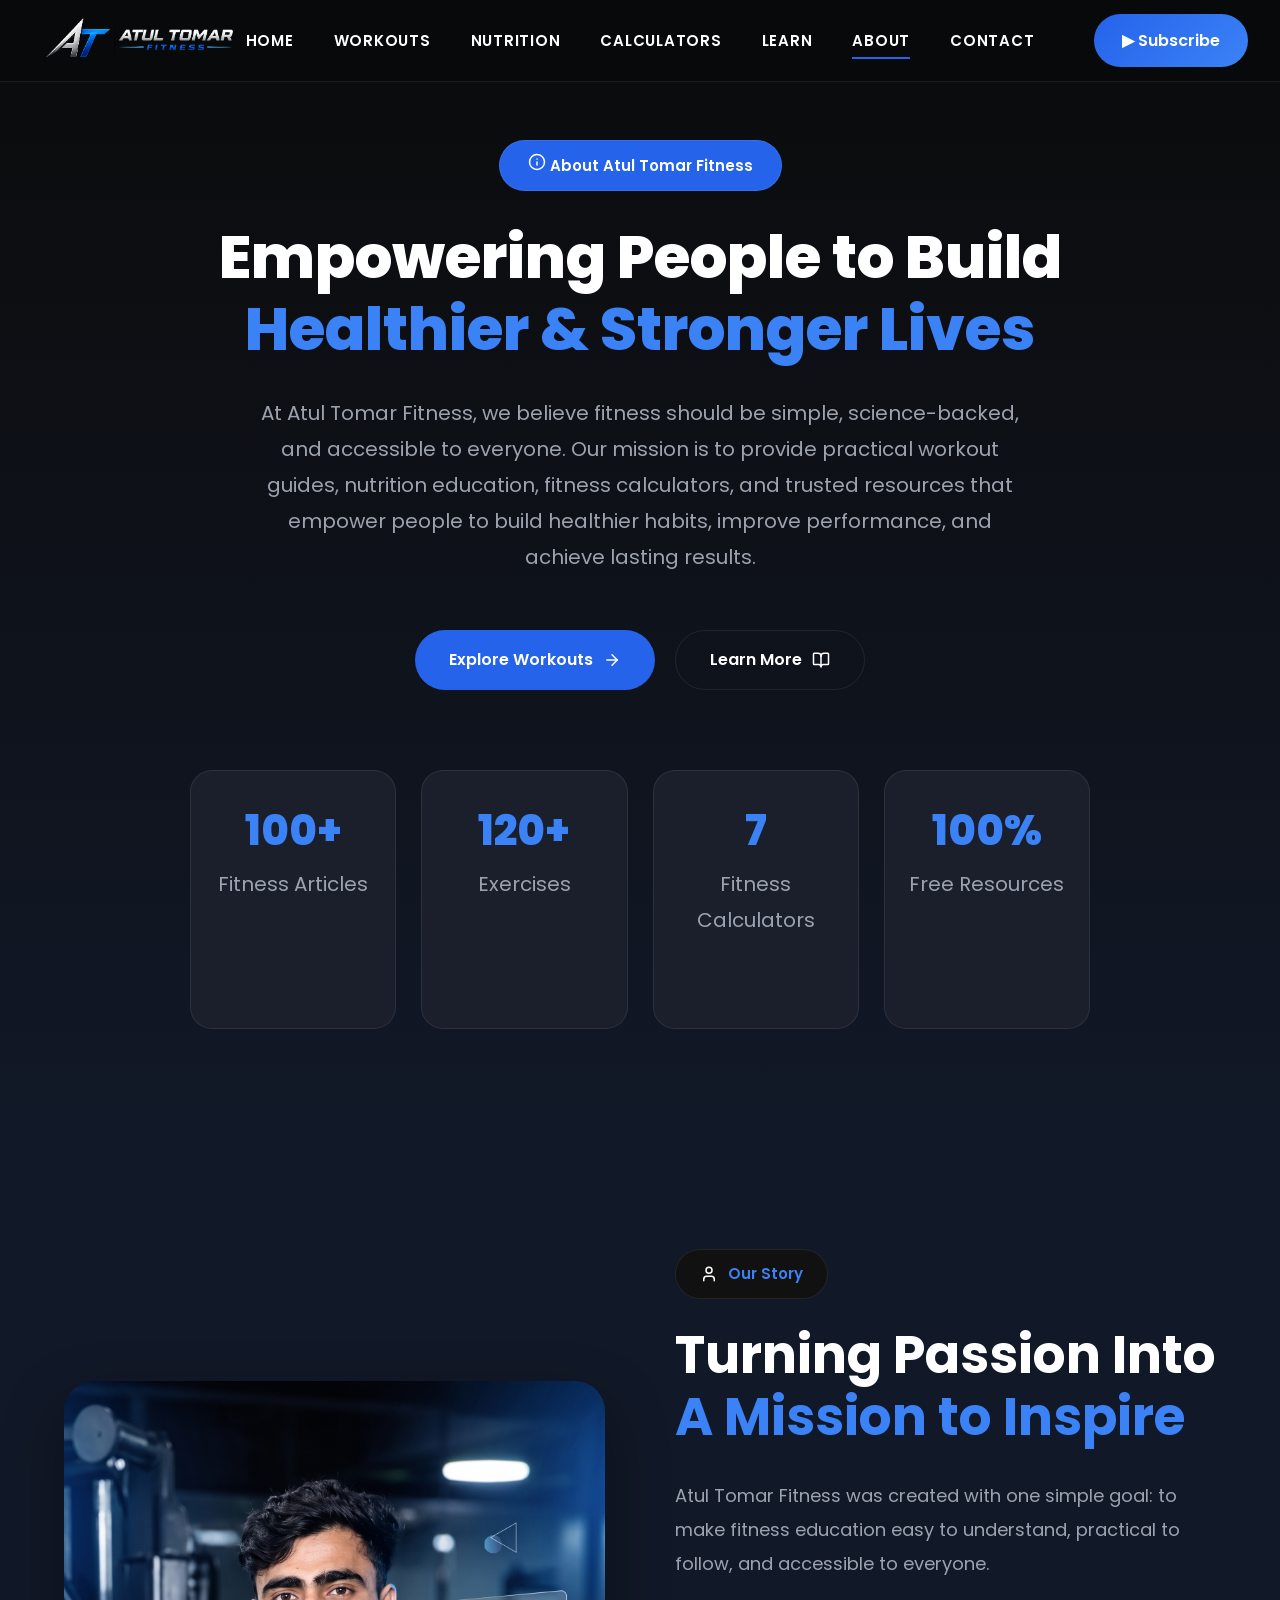
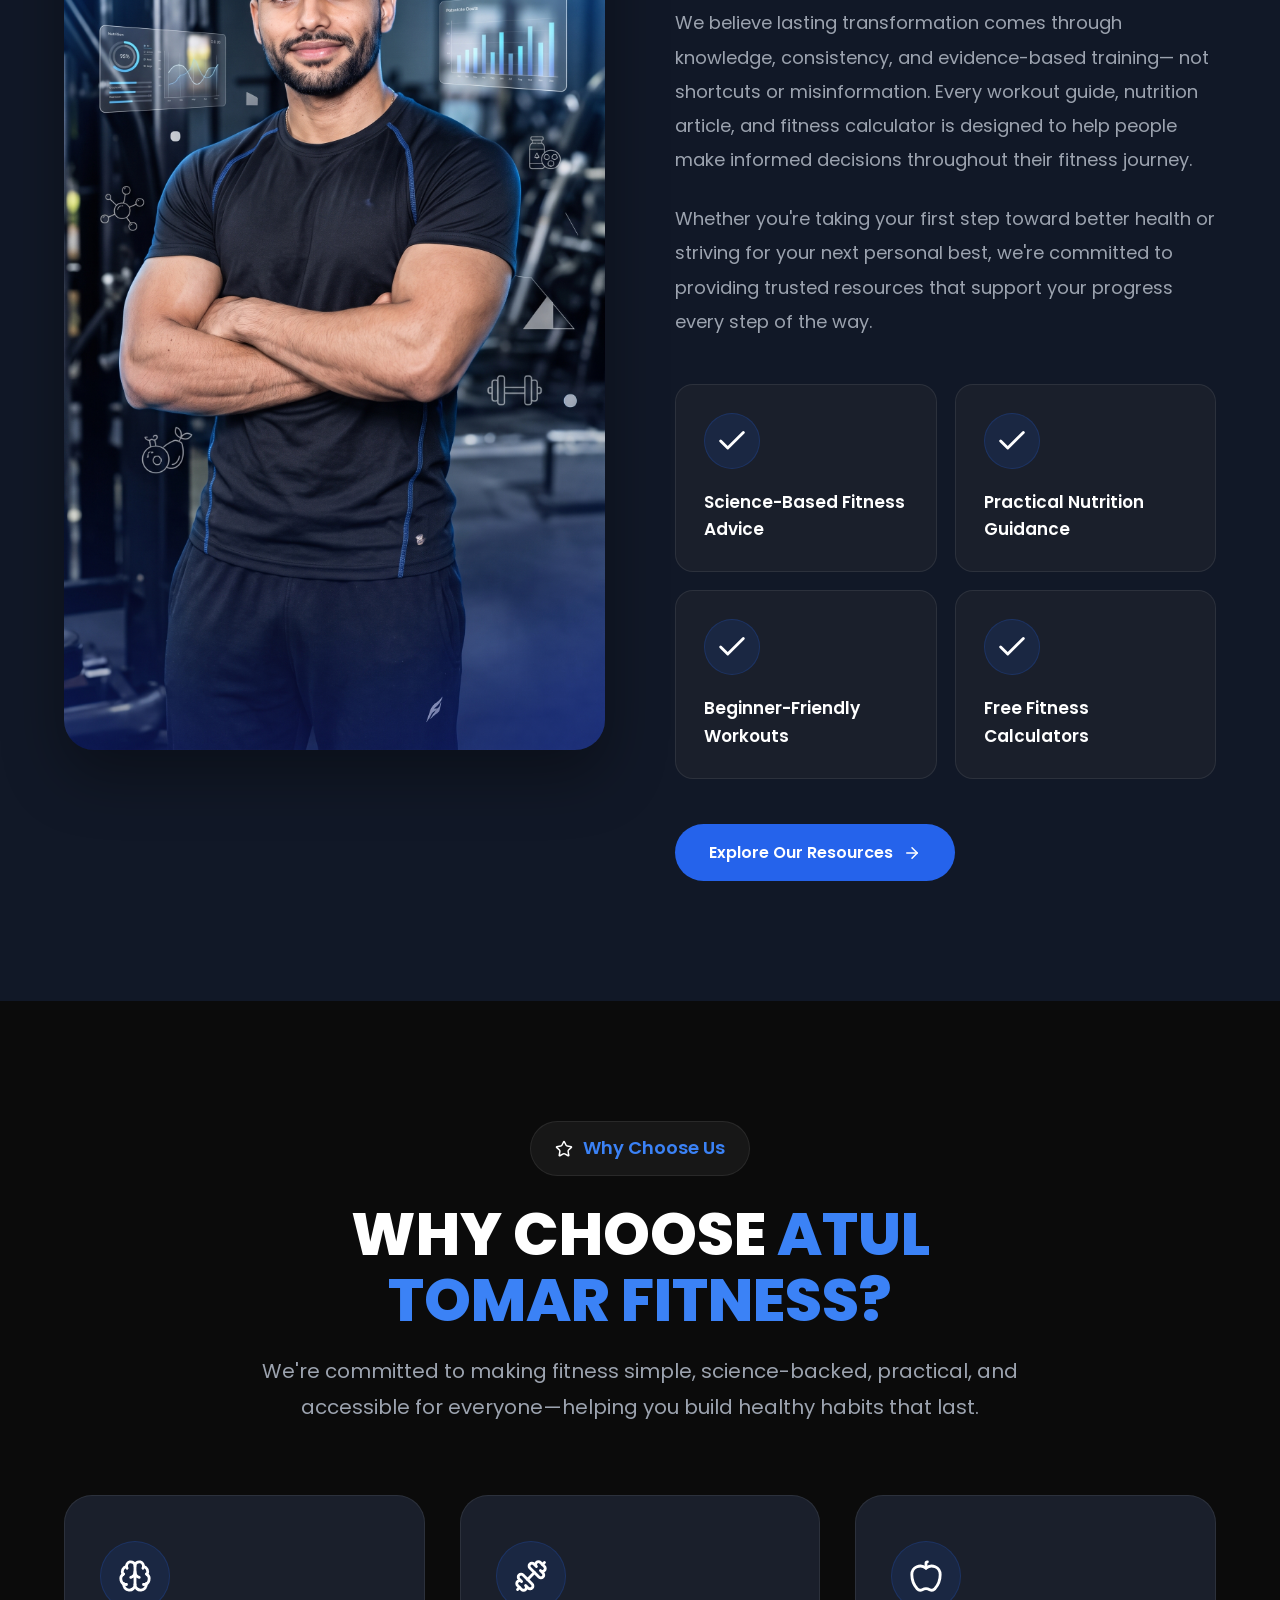
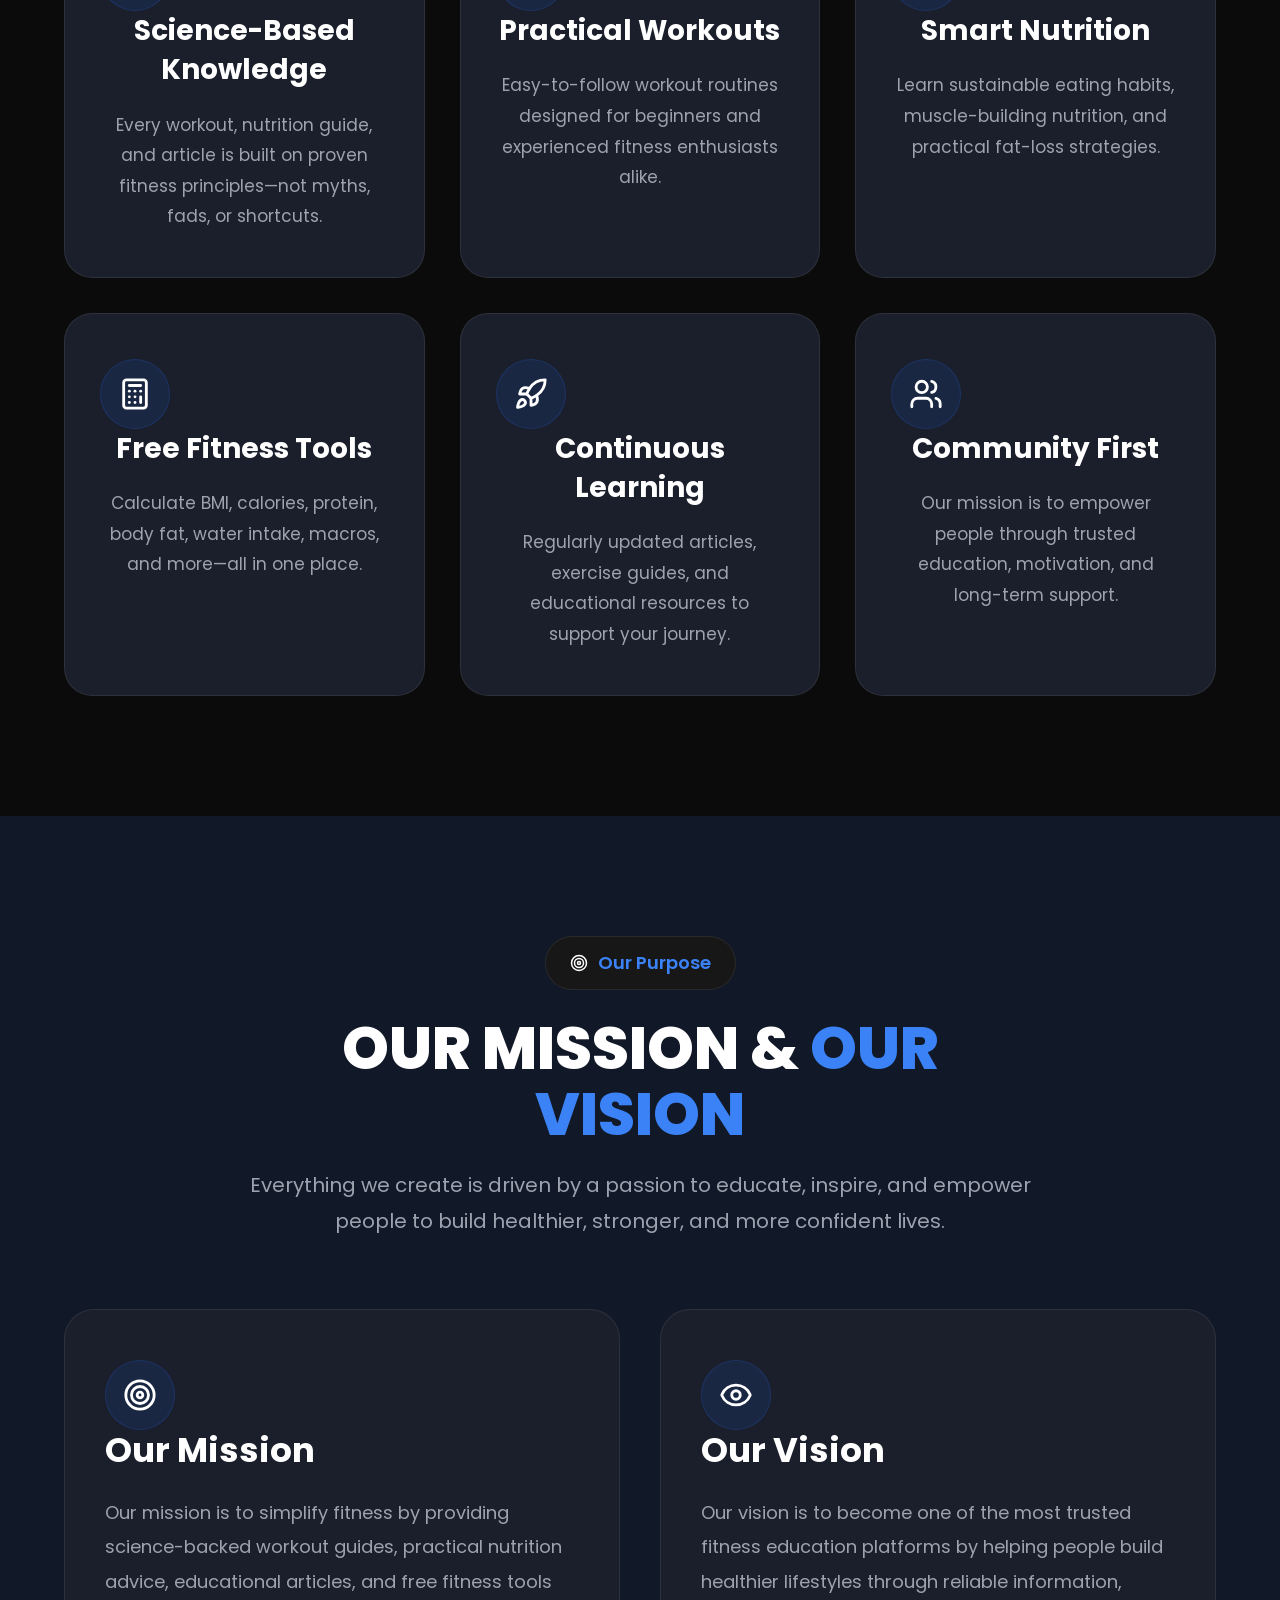
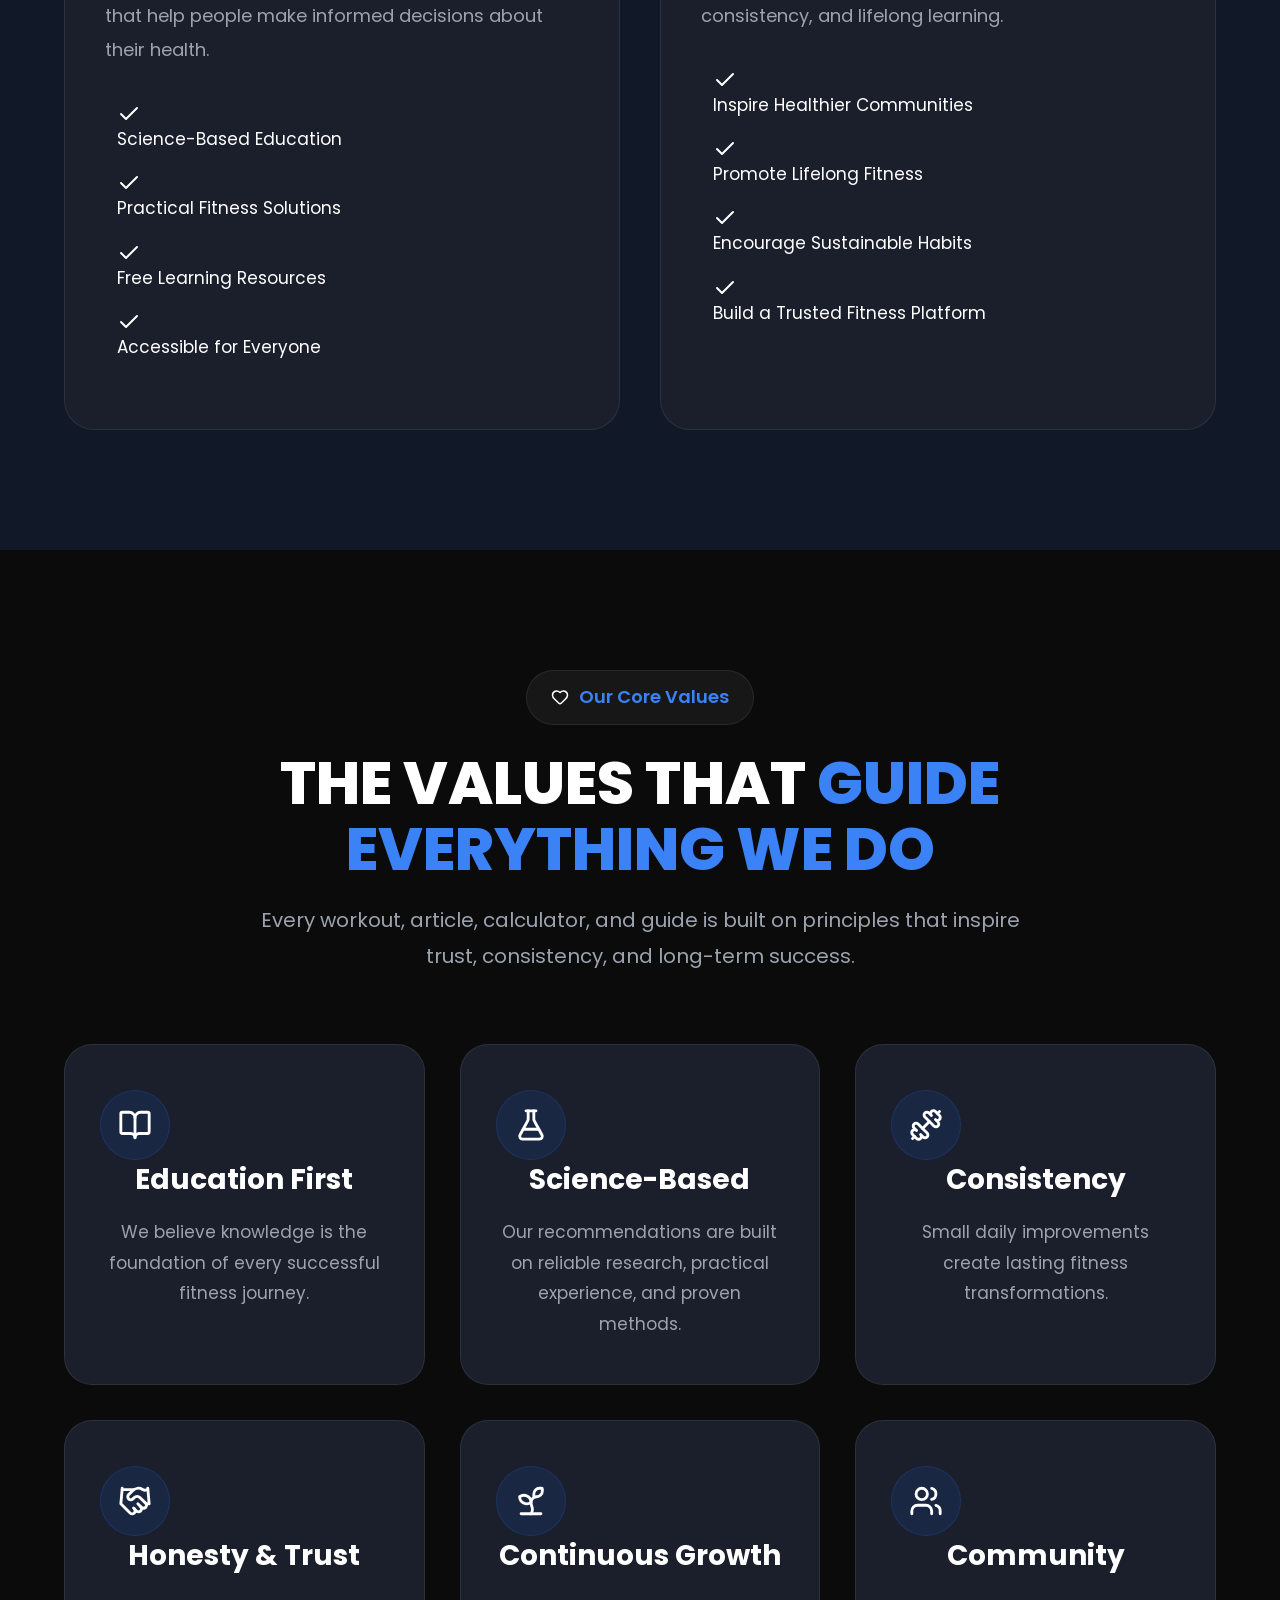
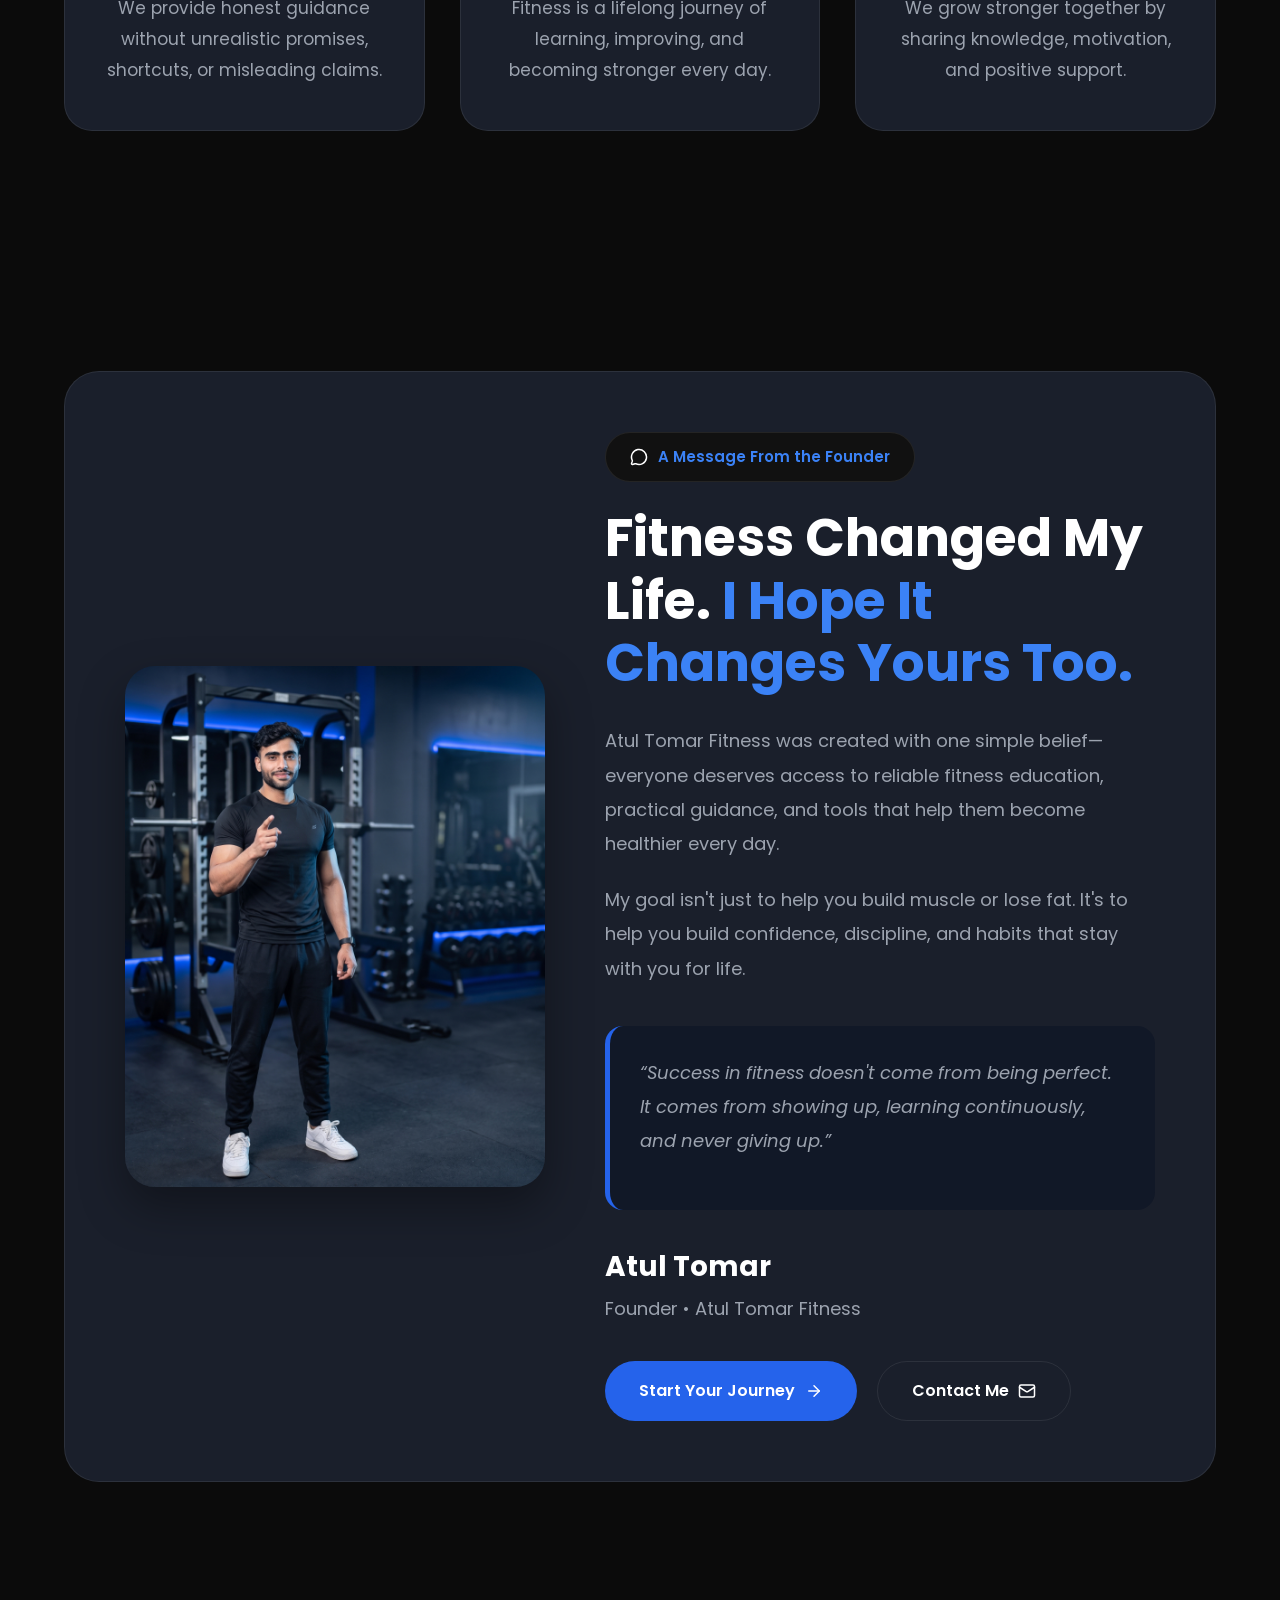
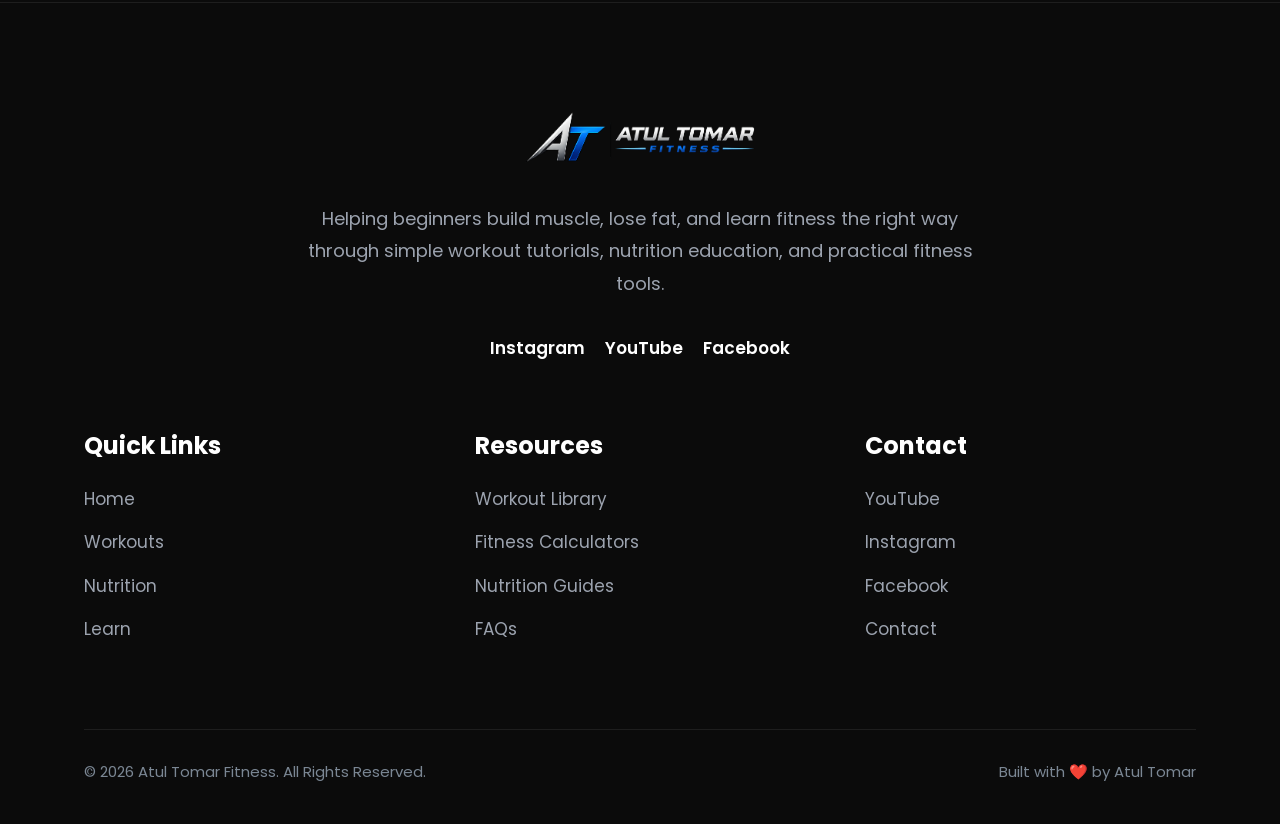
==== about.html @ b4cdebb8 "Launch Atul Tomar Fitness Website V1.0" ====
<!DOCTYPE html>
<html lang="en">

<head>

    <meta charset="UTF-8">

    <meta name="viewport" content="width=device-width, initial-scale=1.0">

    <title>Atul Tomar Fitness</title>

    <link rel="stylesheet" href="css/style.css">

</head>
<body>
<!-- ===================================
     HEADER / NAVIGATION
==================================== -->

<header class="site-header">

    <nav class="main-nav">

        <!-- Logo -->

        <div class="nav-logo">

            <a href="index.html">

                <img
                    src="images/horizontal-logo.png"
                    alt="Atul Tomar Fitness Logo"
                    class="logo-image">

            </a>

        </div>

        <!-- Desktop Navigation -->
<ul class="nav-menu">

    <li class="nav-item">
        <a href="index.html" class="nav-link">Home</a>
    </li>

    <li class="nav-item">
        <a href="workouts.html" class="nav-link">Workouts</a>
    </li>

    <li class="nav-item">
        <a href="nutrition.html" class="nav-link">Nutrition</a>
    </li>

    <li class="nav-item">
                <a href="calculators.html" class="nav-link">
                    Calculators
                </a>
            </li>

    <li class="nav-item">
        <a href="learn.html" class="nav-link">Learn</a>
    </li>

    <li class="nav-item">
        <a href="about.html" class="nav-link active">About</a>
    </li>

    <li class="nav-item">
        <a href="contact.html" class="nav-link">Contact</a>
    </li>

</ul>

        <!-- Navigation Right -->

        <div class="nav-actions">

            <a
                href="https://www.youtube.com/@AtulTomarFitness"
                target="_blank"
                class="subscribe-btn">
              ▶  Subscribe

            </a>

            <button
                class="menu-toggle"
                aria-label="Open Navigation">

                ☰

            </button>

        </div>

    </nav>

</header>
<!-- ==========================================
     ABOUT HERO
========================================== -->

<section class="about-hero" aria-labelledby="about-hero-title">

    <div class="container">

        <div class="about-hero-content">

            <!-- Section Badge -->

            <span class="section-badge">

                <img
                    src="images/icons/info.svg"
                    alt=""
                    aria-hidden="true">

                About Atul Tomar Fitness

            </span>

            <!-- Hero Heading -->

            <h1 id="about-hero-title">

                Empowering People to Build

                <span>Healthier & Stronger Lives</span>

            </h1>

            <!-- Hero Description -->

            <p>

                At Atul Tomar Fitness, we believe fitness should be simple,
                science-backed, and accessible to everyone. Our mission is to
                provide practical workout guides, nutrition education, fitness
                calculators, and trusted resources that empower people to build
                healthier habits, improve performance, and achieve lasting
                results.

            </p>

            <!-- Hero Buttons -->

            <div class="about-buttons">

                <a href="workouts.html" class="primary-btn">

                    <span>Explore Workouts</span>

                    <img
                        src="images/icons/arrow-right.svg"
                        alt=""
                        aria-hidden="true">

                </a>

                <a href="learn.html" class="secondary-btn">

                    <span>Learn More</span>

                    <img
                        src="images/icons/book-open.svg"
                        alt=""
                        aria-hidden="true">

                </a>

            </div>

            <!-- Website Statistics -->

            <div class="about-stats" aria-label="Website Highlights">

                <article class="about-stat">

                    <h3>100+</h3>

                    <p>Fitness Articles</p>

                </article>

                <article class="about-stat">

                    <h3>120+</h3>

                    <p>Exercises</p>

                </article>

                <article class="about-stat">

                    <h3>7</h3>

                    <p>Fitness Calculators</p>

                </article>

                <article class="about-stat">

                    <h3>100%</h3>

                    <p>Free Resources</p>

                </article>

            </div>

        </div>

    </div>

</section>
<!-- ==========================================
     OUR STORY
========================================== -->

<section class="our-story" aria-labelledby="our-story-title">

    <div class="container">

        <div class="story-wrapper">

            <!-- ==========================
                 STORY IMAGE
            =========================== -->

            <div class="story-image">

                <img
                    src="images/atul-founder.jpeg"
                    alt="Atul Tomar, Founder of Atul Tomar Fitness"
                    loading="lazy"
                    decoding="async">

            </div>

            <!-- ==========================
                 STORY CONTENT
            =========================== -->

            <div class="story-content">

                <span class="section-badge">

                    <img
                        src="images/icons/user.svg"
                        alt=""
                        aria-hidden="true">

                    Our Story

                </span>

                <h2 id="our-story-title">

                    Turning Passion Into

                    <span>A Mission to Inspire</span>

                </h2>

                <p>

                    Atul Tomar Fitness was created with one simple goal:
                    to make fitness education easy to understand,
                    practical to follow, and accessible to everyone.

                </p>

                <p>

                    We believe lasting transformation comes through
                    knowledge, consistency, and evidence-based training—
                    not shortcuts or misinformation. Every workout guide,
                    nutrition article, and fitness calculator is designed
                    to help people make informed decisions throughout
                    their fitness journey.

                </p>

                <p>

                    Whether you're taking your first step toward better
                    health or striving for your next personal best,
                    we're committed to providing trusted resources that
                    support your progress every step of the way.

                </p>

               <!-- Story Highlights -->

<ul class="story-highlights">

    <li class="highlight-item">

        <span class="icon-circle">

            <img
                src="images/icons/check.svg"
                alt=""
                aria-hidden="true">

        </span>

        <span class="highlight-text">

            Science-Based Fitness Advice

        </span>

    </li>

    <li class="highlight-item">

        <span class="icon-circle">

            <img
                src="images/icons/check.svg"
                alt=""
                aria-hidden="true">

        </span>

        <span class="highlight-text">

            Practical Nutrition Guidance

        </span>

    </li>

    <li class="highlight-item">

        <span class="icon-circle">

            <img
                src="images/icons/check.svg"
                alt=""
                aria-hidden="true">

        </span>

        <span class="highlight-text">

            Beginner-Friendly Workouts

        </span>

    </li>

    <li class="highlight-item">

        <span class="icon-circle">

            <img
                src="images/icons/check.svg"
                alt=""
                aria-hidden="true">

        </span>

        <span class="highlight-text">

            Free Fitness Calculators

        </span>

    </li>

</ul>

                <a
                    href="learn.html"
                    class="primary-btn">

                    <span>Explore Our Resources</span>

                    <img
                        src="images/icons/arrow-right.svg"
                        alt=""
                        aria-hidden="true">

                </a>

            </div>

        </div>

    </div>

</section>
<!-- ==========================================
     WHY CHOOSE US
========================================== -->

<section class="why-choose" aria-labelledby="why-choose-title">

    <div class="container">

        <!-- Section Heading -->

        <div class="section-heading">

            <span class="section-badge">

                <img
                    src="images/icons/star.svg"
                    alt=""
                    aria-hidden="true">

                Why Choose Us

            </span>

            <h2 id="why-choose-title">

                Why Choose

                <span>Atul Tomar Fitness?</span>

            </h2>

            <p>

                We're committed to making fitness simple,
                science-backed, practical, and accessible
                for everyone—helping you build healthy habits
                that last.

            </p>

        </div>

        <!-- Feature Grid -->

        <div class="choose-grid">

            <!-- ================= Card 1 ================= -->

            <article class="choose-card">

                <span class="icon-circle">

                    <img
                        src="images/icons/brain.svg"
                        alt=""
                        aria-hidden="true">

                </span>

                <h3>

                    Science-Based Knowledge

                </h3>

                <p>

                    Every workout, nutrition guide, and article
                    is built on proven fitness principles—not
                    myths, fads, or shortcuts.

                </p>

            </article>

            <!-- ================= Card 2 ================= -->

            <article class="choose-card">

                <span class="icon-circle">

                    <img
                        src="images/icons/dumbbell.svg"
                        alt=""
                        aria-hidden="true">

                </span>

                <h3>

                    Practical Workouts

                </h3>

                <p>

                    Easy-to-follow workout routines designed
                    for beginners and experienced fitness
                    enthusiasts alike.

                </p>

            </article>

            <!-- ================= Card 3 ================= -->

            <article class="choose-card">

                <span class="icon-circle">

                    <img
                        src="images/icons/apple.svg"
                        alt=""
                        aria-hidden="true">

                </span>

                <h3>

                    Smart Nutrition

                </h3>

                <p>

                    Learn sustainable eating habits,
                    muscle-building nutrition, and
                    practical fat-loss strategies.

                </p>

            </article>

            <!-- ================= Card 4 ================= -->

            <article class="choose-card">

                <span class="icon-circle">

                    <img
                        src="images/icons/calculator.svg"
                        alt=""
                        aria-hidden="true">

                </span>

                <h3>

                    Free Fitness Tools

                </h3>

                <p>

                    Calculate BMI, calories, protein,
                    body fat, water intake, macros,
                    and more—all in one place.

                </p>

            </article>

            <!-- ================= Card 5 ================= -->

            <article class="choose-card">

                <span class="icon-circle">

                    <img
                        src="images/icons/rocket.svg"
                        alt=""
                        aria-hidden="true">

                </span>

                <h3>

                    Continuous Learning

                </h3>

                <p>

                    Regularly updated articles,
                    exercise guides, and educational
                    resources to support your journey.

                </p>

            </article>

            <!-- ================= Card 6 ================= -->

            <article class="choose-card">

                <span class="icon-circle">

                    <img
                        src="images/icons/users.svg"
                        alt=""
                        aria-hidden="true">

                </span>

                <h3>

                    Community First

                </h3>

                <p>

                    Our mission is to empower people
                    through trusted education,
                    motivation, and long-term support.

                </p>

            </article>

        </div>

    </div>

</section>


<!-- ==========================================
     MISSION & VISION
========================================== -->

<section class="mission-vision" aria-labelledby="mission-vision-title">

    <div class="container">

        <!-- Section Heading -->

        <div class="section-heading">

            <span class="section-badge">

                <img
                    src="images/icons/target.svg"
                    alt=""
                    aria-hidden="true">

                Our Purpose

            </span>

            <h2 id="mission-vision-title">

                Our Mission &

                <span>Our Vision</span>

            </h2>

            <p>

                Everything we create is driven by a passion to educate,
                inspire, and empower people to build healthier,
                stronger, and more confident lives.

            </p>

        </div>

        <div class="mission-grid">

            <!-- ================= Mission ================= -->

            <article class="mission-card">

                <span class="icon-circle">

                    <img
                        src="images/icons/target.svg"
                        alt=""
                        aria-hidden="true">

                </span>

                <h3>

                    Our Mission

                </h3>

                <p>

                    Our mission is to simplify fitness by providing
                    science-backed workout guides, practical nutrition
                    advice, educational articles, and free fitness tools
                    that help people make informed decisions about
                    their health.

                </p>

                <ul class="mission-list">

                    <li>

                        <img
                            src="images/icons/check.svg"
                            alt=""
                            aria-hidden="true">

                        <span>Science-Based Education</span>

                    </li>

                    <li>

                        <img
                            src="images/icons/check.svg"
                            alt=""
                            aria-hidden="true">

                        <span>Practical Fitness Solutions</span>

                    </li>

                    <li>

                        <img
                            src="images/icons/check.svg"
                            alt=""
                            aria-hidden="true">

                        <span>Free Learning Resources</span>

                    </li>

                    <li>

                        <img
                            src="images/icons/check.svg"
                            alt=""
                            aria-hidden="true">

                        <span>Accessible for Everyone</span>

                    </li>

                </ul>

            </article>

            <!-- ================= Vision ================= -->

            <article class="mission-card">

                <span class="icon-circle">

                    <img
                        src="images/icons/eye.svg"
                        alt=""
                        aria-hidden="true">

                </span>

                <h3>

                    Our Vision

                </h3>

                <p>

                    Our vision is to become one of the most trusted
                    fitness education platforms by helping people build
                    healthier lifestyles through reliable information,
                    consistency, and lifelong learning.

                </p>

                <ul class="mission-list">

                    <li>

                        <img
                            src="images/icons/check.svg"
                            alt=""
                            aria-hidden="true">

                        <span>Inspire Healthier Communities</span>

                    </li>

                    <li>

                        <img
                            src="images/icons/check.svg"
                            alt=""
                            aria-hidden="true">

                        <span>Promote Lifelong Fitness</span>

                    </li>

                    <li>

                        <img
                            src="images/icons/check.svg"
                            alt=""
                            aria-hidden="true">

                        <span>Encourage Sustainable Habits</span>

                    </li>

                    <li>

                        <img
                            src="images/icons/check.svg"
                            alt=""
                            aria-hidden="true">

                        <span>Build a Trusted Fitness Platform</span>

                    </li>

                </ul>

            </article>

        </div>

    </div>

</section>
<!-- ==========================================================
     CORE VALUES
========================================================== -->

<section class="core-values" aria-labelledby="core-values-title">

    <div class="container">

        <!-- Section Heading -->

        <div class="section-heading">

            <span class="section-badge">

                <img
                    src="images/icons/heart.svg"
                    alt=""
                    aria-hidden="true">

                Our Core Values

            </span>

            <h2 id="core-values-title">

                The Values That

                <span>Guide Everything We Do</span>

            </h2>

            <p>

                Every workout, article, calculator, and guide is built
                on principles that inspire trust, consistency, and
                long-term success.

            </p>

        </div>

        <div class="values-grid">

            <!-- ================= Value 1 ================= -->

            <article class="value-card">

                <span class="icon-circle">

                    <img
                        src="images/icons/book-open.svg"
                        alt=""
                        aria-hidden="true">

                </span>

                <h3>

                    Education First

                </h3>

                <p>

                    We believe knowledge is the foundation of every
                    successful fitness journey.

                </p>

            </article>

            <!-- ================= Value 2 ================= -->

            <article class="value-card">

                <span class="icon-circle">

                    <img
                        src="images/icons/flask-conical.svg"
                        alt=""
                        aria-hidden="true">

                </span>

                <h3>

                    Science-Based

                </h3>

                <p>

                    Our recommendations are built on reliable research,
                    practical experience, and proven methods.

                </p>

            </article>

            <!-- ================= Value 3 ================= -->

            <article class="value-card">

                <span class="icon-circle">

                    <img
                        src="images/icons/dumbbell.svg"
                        alt=""
                        aria-hidden="true">

                </span>

                <h3>

                    Consistency

                </h3>

                <p>

                    Small daily improvements create lasting
                    fitness transformations.

                </p>

            </article>

            <!-- ================= Value 4 ================= -->

            <article class="value-card">

                <span class="icon-circle">

                    <img
                        src="images/icons/handshake.svg"
                        alt=""
                        aria-hidden="true">

                </span>

                <h3>

                    Honesty & Trust

                </h3>

                <p>

                    We provide honest guidance without unrealistic
                    promises, shortcuts, or misleading claims.

                </p>

            </article>

            <!-- ================= Value 5 ================= -->

            <article class="value-card">

                <span class="icon-circle">

                    <img
                        src="images/icons/sprout.svg"
                        alt=""
                        aria-hidden="true">

                </span>

                <h3>

                    Continuous Growth

                </h3>

                <p>

                    Fitness is a lifelong journey of learning,
                    improving, and becoming stronger every day.

                </p>

            </article>

            <!-- ================= Value 6 ================= -->

            <article class="value-card">

                <span class="icon-circle">

                    <img
                        src="images/icons/users.svg"
                        alt=""
                        aria-hidden="true">

                </span>

                <h3>

                    Community

                </h3>

                <p>

                    We grow stronger together by sharing knowledge,
                    motivation, and positive support.

                </p>

            </article>

        </div>

    </div>

</section>

<!-- ==========================================================
     FOUNDER MESSAGE
========================================================== -->

<section class="founder-message" aria-labelledby="founder-message-title">

    <div class="container">

        <div class="founder-card">

            <!-- Founder Image -->

            <div class="founder-image">

                <img
                    src="images/founder-message.jpeg"
                    alt="Portrait of Atul Tomar, Founder of Atul Tomar Fitness"
                    loading="lazy"
                    decoding="async">

            </div>

            <!-- Founder Content -->

            <div class="founder-content">

                <span class="section-badge">

                    <img
                        src="images/icons/message-circle.svg"
                        alt=""
                        aria-hidden="true">

                    A Message From the Founder

                </span>

                <h2 id="founder-message-title">

                    Fitness Changed My Life.

                    <span>I Hope It Changes Yours Too.</span>

                </h2>

                <p>

                    Atul Tomar Fitness was created with one simple belief—
                    everyone deserves access to reliable fitness education,
                    practical guidance, and tools that help them become
                    healthier every day.

                </p>

                <p>

                    My goal isn't just to help you build muscle or lose fat.
                    It's to help you build confidence, discipline, and habits
                    that stay with you for life.

                </p>

                <blockquote>

                    <p>

                        “Success in fitness doesn't come from being perfect.
                        It comes from showing up, learning continuously,
                        and never giving up.”

                    </p>

                </blockquote>

                <div class="founder-signature">

                    <h4>

                        Atul Tomar

                    </h4>

                    <p>

                        Founder • Atul Tomar Fitness

                    </p>

                </div>

                <div class="founder-buttons">

                    <a
                        href="workouts.html"
                        class="primary-btn">

                        <span>Start Your Journey</span>

                        <img
                            src="images/icons/arrow-right.svg"
                            alt=""
                            aria-hidden="true">

                    </a>

                    <a
                        href="contact.html"
                        class="secondary-btn">

                        <span>Contact Me</span>

                        <img
                            src="images/icons/mail.svg"
                            alt=""
                            aria-hidden="true">

                    </a>

                </div>

            </div>

        </div>

    </div>

</section>







<!-- ================================================= -->
<!-- SECTION 11 : FOOTER -->
<!-- STATUS : COMPLETE -->
<!-- ================================================= -->

<footer class="footer">

    <div class="container">
<div class="footer-top">

    <div class="footer-logo-wrapper">
        <img src="images/horizontal-logo.png"
             alt="Atul Tomar Fitness Logo"
             class="footer-logo">
    </div>

    <p class="footer-description">
        Helping beginners build muscle, lose fat, and learn fitness the right way
        through simple workout tutorials, nutrition education, and practical fitness tools.
    </p>

    <div class="footer-socials">
              <a href="https://www.instagram.com/atulfitness84/" target="_blank"   rel="noopener noreferrer">Instagram</a>

<a href="https://www.youtube.com/@AtulTomarFitness" target="_blank"   rel="noopener noreferrer">YouTube</a>

<a href="https://www.facebook.com/AtulTomarFitness" target="_blank"   rel="noopener noreferrer">Facebook</a>

            </div>

        </div>


        <div class="footer-grid">

            <div class="footer-column">

                <h3>Quick Links</h3>

                <a href="index.html">Home</a>

<a href="workouts.html">Workouts</a>

<a href="nutrition.html">Nutrition</a>

<a href="learn.html">Learn</a>

            </div>


            <div class="footer-column">

                <h3>Resources</h3>

                <a href="workouts.html">Workout Library</a>

<a href="calculators.html">Fitness Calculators</a>

<a href="nutrition.html">Nutrition Guides</a>

<a href="learn.html">FAQs</a>

            </div>


            <div class="footer-column">

                <h3>Contact</h3>
<a href="https://www.youtube.com/@AtulTomarFitness" target="_blank"   rel="noopener noreferrer">YouTube</a>

<a href="https://www.instagram.com/atulfitness84/" target="_blank"   rel="noopener noreferrer">Instagram</a>

<a href="https://www.facebook.com/AtulTomarFitness" target="_blank"    rel="noopener noreferrer">Facebook</a>

<a href="contact.html">Contact</a>

            </div>

        </div>


        <div class="footer-bottom">

            <p>
                © 2026 Atul Tomar Fitness. All Rights Reserved.
            </p>

            <p>
                Built with ❤️ by Atul Tomar
            </p>

        </div>

    </div>

</footer>

<!-- ================================================= -->
<!-- END OF SECTION 11 -->
<!-- ================================================= -->
    <script src="javascript/script.js"></script>
</body>
</html>
---- css/style.css ----
/* ==========================================
   ATUL TOMAR FITNESS V2
   Main Stylesheet
========================================== */



/* ==========================================
   GOOGLE FONTS
========================================== */

@import url('https://fonts.googleapis.com/css2?family=Poppins:wght@300;400;500;600;700;800&display=swap');


/* ==========================================
   CSS RESET
========================================== */

*{
    margin:0;
    padding:0;
    box-sizing:border-box;
}

html{
    scroll-behavior:smooth;
}

body{
    font-family:'Poppins',sans-serif;
}

img{
    max-width:100%;
    display:block;
}

a{
    text-decoration:none;
    color:inherit;
}

ul{
    list-style:none;
}

button{
    border:none;
    background:none;
    cursor:pointer;
    font-family:inherit;
}

input,
textarea{
    font-family:inherit;
    outline:none;
}


.section-badge{

    display:inline-flex;

    align-items:center;

    justify-content:center;

    gap:10px;

    padding:12px 24px;

    background:#171717;

    border:1px solid rgba(255,255,255,.08);

    border-radius:50px;

    color:#3b82f6;

    font-size:18px;

    font-weight:600;

    margin-bottom:25px;

}

.section-badge img{

    width:20px;

    height:20px;

    flex-shrink:0;

    display:block;

}
.primary-btn{

    display:inline-flex;

    align-items:center;

    justify-content:center;

    gap:8px;

    white-space:nowrap;

    padding:16px 34px;

    border-radius:50px;

    text-decoration:none;

    font-weight:600;

    transition:all .35s ease;

}
.secondary-btn{

    display:inline-flex;

    align-items:center;

    justify-content:center;

    gap:8px;

    white-space:nowrap;

    padding:16px 34px;

    border-radius:50px;

    text-decoration:none;

    font-weight:600;

    transition:all .35s ease;

}
.icon-circle{

    width:70px;
    height:70px;

    display:flex;
    justify-content:center;
    align-items:center;

    flex-shrink:0;

    border-radius:20px;

    background:linear-gradient(
        135deg,
        #4f8cff,
        #2563eb
    );

    border:1px solid rgba(255,255,255,.08);

       transition:
        transform .35s ease,
        background-color .35s ease,
        border-color .35s ease;


}

.icon-circle img{

    width:34px;

    height:34px;

    object-fit:contain;

    transition:all .35s ease;

}
.card-hover:hover .icon-circle{

    background:#2563eb;

    border-color:#2563eb;

    box-shadow:
        0 0 20px rgba(37,99,235,.45),
        0 0 40px rgba(37,99,235,.20);

    transform:translateY(-3px) scale(1.06);

}

.card-hover:hover .icon-circle img{

    transform:scale(1.08);

}
.primary-btn img,
.secondary-btn img{

    width:18px;

    height:18px;

    flex-shrink:0;

    transition:transform .3s ease;

}

.primary-btn:hover img,
.secondary-btn:hover img{

    transform:translateX(4px);

}
/* ==========================================
   ROOT VARIABLES
========================================== */

:root{

    /* Colors */

    --background:#08090A;
    --surface:#111827;
    --card:#161B22;

    --primary:#2563EB;
    --primary-light:#3B82F6;
    --accent:#38BDF8;

    --white:#FFFFFF;
    --gray:#9CA3AF;

    --border:rgba(255,255,255,.08);

    /* Layout */

    --container-width:1280px;

    --navbar-height:82px;

    /* Radius */

    --radius-small:10px;
    --radius-medium:18px;
    --radius-large:30px;

    /* Animation */

    --transition:.30s ease;

}



/* ==========================================
   GLOBAL STYLES
========================================== */

body{

    background:var(--background);

    color:var(--white);

    overflow-x:hidden;

    line-height:1.6;

}



.container{

    width:90%;

    max-width:var(--container-width);

    margin:auto;

}



section{

    padding:100px 0;

}



::selection{

    background:var(--primary);

    color:white;

}

.primary-btn,
.secondary-btn,
.program-btn,
.workout-btn{

    display:inline-flex;

    align-items:center;

    justify-content:center;

    gap:8px;

    white-space:nowrap;

}
.primary-btn img,
.secondary-btn img,
.program-btn img,
.workout-btn img{

    width:18px;

    height:18px;

    transition:transform .3s ease;

}
.primary-btn:hover img,
.secondary-btn:hover img,
.program-btn:hover img,
.workout-btn:hover img{

    transform:translateX(4px);

}

/* ==========================================
   TYPOGRAPHY
========================================== */

h1,
h2,
h3,
h4,
h5{

    font-weight:700;

    line-height:1.2;

}

p{

    color:var(--gray);

}
/* =====================================================
   ATUL TOMAR FITNESS DESIGN SYSTEM
   Reusable Components
===================================================== */

.section-badge{

    display:inline-flex;

    align-items:center;

    gap:10px;

    padding:12px 24px;

    background:#171717;

    border:1px solid rgba(255,255,255,.08);

    border-radius:50px;

    color:#3b82f6;

    font-size:18px;

    font-weight:600;

}
.section-badge img{

       width:18px;
    height:18px;

    display:inline flex;

    flex-shrink:0;

}
/* ==========================================
   Premium Circular Icon
========================================== */

.icon-circle{

    width:70px;
    height:70px;

    display:flex;
    align-items:center;
    justify-content:center;

    flex-shrink:0;

    border-radius:50%;

    background:rgba(37,99,235,.12);

    border:1px solid rgba(37,99,235,.20);

    transition:all .35s ease;

}
/* ==========================================
   Icon Hover Through Card
========================================== */
.card-hover:hover .icon-circle{

    background:#2563eb;

    border-color:#2563eb;

    box-shadow:
        0 0 20px rgba(37,99,235,.45),
        0 0 40px rgba(37,99,235,.20);

    transform:translateY(-3px) scale(1.06);

}

.card-hover:hover .icon-circle img{

    transform:scale(1.08);

}
/* ==========================================
   Premium Card Hover
========================================== */

.card-hover{

    transition:var(--transition);

}

.card-hover:hover{

    transform:translateY(-8px);

    border-color:rgba(37,99,235,.45);

    box-shadow:
        0 18px 40px rgba(0,0,0,.35),
        0 0 25px rgba(37,99,235,.12);

}

.icon-circle img{

    width:34px;
    height:34px;

    object-fit:contain;

    transition:all .35s ease;

}
/* ==========================================
   Icon Hover Through Card
========================================== */

.highlight-card:hover .icon-circle{

    background:#2563eb;

    border-color:#2563eb;

    box-shadow:
        0 0 20px rgba(37,99,235,.45),
        0 0 40px rgba(37,99,235,.20);

    transform:translateY(-3px) scale(1.06);

}

.highlight-card:hover .icon-circle img{

    transform:scale(1.08);

}


/* ======================================================
   HEADER
====================================================== */

.site-header{

    position:fixed;

    top:0;
    left:0;

    width:100%;

    height:var(--navbar-height);

    background:rgba(8,9,10,.90);

    backdrop-filter:blur(18px);

    border-bottom:1px solid var(--border);

    z-index:1000;

}


/* ======================================================
   NAVIGATION
====================================================== */

.main-nav{

    width:95%;
    max-width:var(--container-width);

    height:100%;

    margin:auto;

    display:flex;

    justify-content:space-between;

    align-items:center;

}


/* ======================================================
   LOGO
====================================================== */

.nav-logo{

    flex:1;

}

.logo-image{

    width:290px;

    max-width:100%;

}


/* ======================================================
   MENU
====================================================== */

.nav-menu{

    flex:2;

    display:flex;

    justify-content:center;

    align-items:center;

    gap:40px;

}


.nav-item{

    list-style:none;

}


.nav-link{

    position:relative;

    color:var(--white);

    font-size:15px;

    font-weight:600;

    text-transform:uppercase;

    letter-spacing:.05em;

    transition:var(--transition);

}


.nav-link:hover{

    color:var(--accent);

}


/* ======================================================
   UNDERLINE ANIMATION
====================================================== */

.nav-link::after{

    content:"";

    position:absolute;

    left:0;

    bottom:-8px;

    width:0;

    height:2px;

    background:var(--primary);

    transition:var(--transition);

}


.nav-link:hover::after{

    width:100%;

}


.nav-link.active::after{

    width:100%;

}


/* ======================================================
   RIGHT SIDE
====================================================== */

.nav-actions{

    flex:1;

    display:flex;

    justify-content:flex-end;

    align-items:center;

    gap:20px;

}


/* ======================================================
   SUBSCRIBE BUTTON
====================================================== */

.subscribe-btn{

    display:inline-flex;

    align-items:center;

    justify-content:center;

    padding:14px 28px;

    background:linear-gradient(
        135deg,
        #2563EB,
        #3B82F6
    );

    color:#fff;

    border-radius:50px;

    font-weight:600;

    transition:var(--transition);

}


.subscribe-btn:hover{

    transform:translateY(-3px);

    box-shadow:0 12px 30px rgba(37,99,235,.40);

}


/* ======================================================
   MOBILE BUTTON
====================================================== */

.menu-toggle{

    display:none;

    font-size:28px;

    color:white;

}


/* ======================================================
   RESPONSIVE
====================================================== */

@media(max-width:992px){

    .nav-menu{

        display:none;

    }

    .subscribe-btn{

        display:none;

    }

    .menu-toggle{

        display:block;

    }

    .logo-image{

        width:220px;

    }

}
 /* ==========================================
 SECTION 01 : NAVIGATION
 STATUS : COMPLETE
 ========================================== */
 /* ======================================================
   SECTION 02 : HERO
   STATUS : CSS COMPLETE
====================================================== */


/* ==========================================
   HERO SECTION
========================================== */

/* =====================================================
   SECTION 02 : HERO

   PURPOSE :
   Introduce the brand with a modern premium hero
   section featuring a strong headline, call-to-action,
   professional image and feature highlights.

   FEATURES :
   ✓ Responsive Two-Column Layout
   ✓ Hero Badge
   ✓ Large Typography
   ✓ CTA Buttons
   ✓ Highlight Cards
   ✓ Premium Image Card
   ✓ Responsive Design

   STATUS : COMPLETE
===================================================== */

.hero-section{

    min-height:calc(100vh - var(--navbar-height));

    display:flex;

    align-items:center;

    padding:120px 0 80px;

}


/* ==========================================
   HERO LAYOUT
========================================== */

.hero-content{

    display:grid;

    grid-template-columns:1fr 1fr;

    align-items:center;

    gap:70px;

}


/* ==========================================
   HERO LEFT
========================================== */

.hero-left{

    display:flex;

    flex-direction:column;

}


/* ==========================================
   HERO BADGE
========================================== */

/* ==========================================
   BADGE COMPONENT
========================================== */

.badge,
.hero-badge{
    display:inline-flex;
    justify-content:center;
    align-items:center;
    width:fit-content;
    padding:12px 22px;
    gap:12px;

    margin-bottom:40px;

    border:1px solid var(--border);
    border-radius:50px;

    background:rgba(255,255,255,.03);

    transition:var(--transition);
}

/* Badge Icon */

.badge-icon{
    width:20px;
    height:20px;
    object-fit:contain;
    flex-shrink:0;

    transition:var(--transition);
}

/* Badge Text */

.badge-text,
.hero-badge span{
    color:var(--accent);
    font-weight:600;
}

/* Hover */

.badge:hover,
.hero-badge:hover{
    border-color:rgba(37,99,235,.45);
    background:rgba(37,99,235,.08);
    box-shadow:0 0 20px rgba(37,99,235,.15);
}

.badge:hover .badge-icon,
.hero-badge:hover .badge-icon{
    transform:rotate(-12deg) scale(1.1);
}

/* ==========================================
   HERO TITLE
========================================== */

.hero-title{

    font-size:64px;

    line-height:1.1;

    font-weight:800;

    margin-bottom:30px;

}


/* ==========================================
   HERO DESCRIPTION
========================================== */

.hero-description{

    font-size:18px;

    max-width:620px;

    margin-bottom:40px;

    color:var(--gray);

      line-height:1.8;

}


/* ==========================================
   HERO BUTTONS
========================================== */

.hero-buttons{

    display:flex;

    gap:20px;

    margin-bottom:50px;

    height:60px;

padding:18px 36px;

font-size:18px;

}


/* ==========================================
   BUTTON COMPONENT
========================================== */

.btn,
.primary-btn,
.secondary-btn{
    display:inline-flex;
    justify-content:center;
    align-items:center;
    gap:.6rem;
    padding:16px 34px;
    border-radius:50px;
    font-weight:600;
    transition:var(--transition);
    text-decoration:none;
    cursor:pointer;
}
/* ==========================================
   Button Icons
========================================== */

.btn img,
.primary-btn img,
.secondary-btn img{

    width:18px;

    height:18px;

    flex-shrink:0;

    transition:transform .3s ease;

}
.btn:hover img,
.primary-btn:hover img{

    transform:translateX(5px);

}

/* Primary Button */

.btn-primary,
.primary-btn{
    background:var(--primary);
    color:#fff;
}

.btn-primary:hover,
.primary-btn:hover{
    transform:translateY(-4px);
    background:var(--primary-light);
}

/* Secondary Button */

.btn-secondary,
.secondary-btn{
    background:transparent;
    border:1px solid var(--border);
    color:#fff;
}

.btn-secondary:hover,
.secondary-btn:hover{
    background:#fff;
    color:#000;
}


/* ==========================================
   HERO HIGHLIGHTS
========================================== */

.hero-highlights{

    display:grid;

    grid-template-columns:repeat(3,1fr);

    gap:20px;

     margin-top:70px;

}


.highlight-card{

    background:var(--card);

    border:1px solid var(--border);

    border-radius:20px;

    padding:22px;

    transition:var(--transition);

}

.highlight-card:hover{

    transform:translateY(-8px);

    border-color:rgba(37,99,235,.45);

    box-shadow:
        0 18px 40px rgba(0,0,0,.35),
        0 0 25px rgba(37,99,235,.12);

}


.highlight-icon{
    width:70px;
    height:70px;

    display:flex;
    justify-content:center;
    align-items:center;

    border-radius:50%;

    background:rgba(37,99,235,.12);

    flex-shrink:0;
}
.highlight-icon img{
    width:34px;
    height:34px;

    object-fit:contain;
}
.highlight-card:hover .highlight-icon{

    background:#2563eb;

    box-shadow:
        0 0 18px rgba(37,99,235,.45),
        0 0 35px rgba(37,99,235,.25);

    transform:scale(1.08);
}
.highlight-card:hover .highlight-icon img{

    transform:scale(1.1) rotate(-5deg);
}


.highlight-content h3{

    margin-bottom:10px;

    font-size:18px;

}


.highlight-content p{

    font-size:14px;

}


/* ==========================================
   HERO RIGHT
========================================== */

.hero-right{

    display:flex;

    justify-content:center;

}


.hero-image-card{

    width:500px;

    max-width:100%;

    padding:18px;

    border-radius:30px;

    background:linear-gradient(
        180deg,
        rgba(37,99,235,.25),
        rgba(255,255,255,.02)
    );

    border:1px solid var(--border);

}


.hero-image{

    width:100%;

    border-radius:22px;

}


/* ==========================================
   RESPONSIVE
========================================== */

@media(max-width:992px){

    .hero-content{

        grid-template-columns:1fr;

        text-align:center;

    }

    .hero-left{

        align-items:center;

    }

    .hero-buttons{

        justify-content:center;

        flex-wrap:wrap;

    }

    .hero-highlights{

        grid-template-columns:1fr;

    }

    .hero-title{

        font-size:46px;

    }

    .hero-title span{

    color:var(--primary);

}

}

 /* ===================================================== 
  STATUS : COMPLETE
===================================================== */

/* =====================================================
   SECTION 03 : WHY CHOOSE ATUL TOMAR FITNESS

   PURPOSE :
   Highlight the core strengths of Atul Tomar Fitness
   using premium feature cards.

   STATUS : COMPLETE
===================================================== */

.why-choose-section{

    padding:120px 0;

    background:#0A0A0A;

}

.section-header{

    text-align:center;

    max-width:800px;

    margin:0 auto 70px;

}

.section-badge{

    display:inline-flex;

    align-items:center;

    gap:10px;

    padding:12px 24px;

    border:1px solid rgba(255,255,255,.08);

    border-radius:999px;

    color:#3B82F6;

    background:#111111;

    font-weight:600;

    font-size:15px;

    margin-bottom:25px;

}

.section-title{

    font-size:56px;

    font-weight:800;

    line-height:1.1;

    color:#ffffff;

    margin-bottom:25px;

}

.section-title span{

    color:#3B82F6;

}

.section-description{

    max-width:700px;

    margin:auto;

    font-size:19px;

    line-height:1.8;

    color:#9CA3AF;

     margin-bottom:90px;

}


/* =====================================
   FEATURE GRID
===================================== */

.feature-grid{

    display:grid;

    grid-template-columns:repeat(2,1fr);

    gap:30px;

    margin-top:80px;

}


/* =====================================
   FEATURE CARD
===================================== */

.feature-card{

    background:#15181F;

    border:1px solid rgba(255,255,255,.06);

    border-radius:24px;

    padding:32px;

    transition:.35s;

}

.feature-card:hover{

    transform:translateY(-10px);

    border-color:#3B82F6;

    box-shadow:0 20px 50px rgba(59,130,246,.15);

}


/* =====================================
   ICON
===================================== */

.feature-icon{

    width:70px;

    height:70px;

    border-radius:18px;

    background:linear-gradient(135deg,#2563EB,#1D4ED8);

    display:flex;

    align-items:center;

    justify-content:center;

    margin-bottom:28px;

}

.feature-icon i{

    color:#ffffff;

    font-size:28px;

}

.feature-card:hover .feature-icon{

    transform:scale(1.1);

    box-shadow:0 0 25px rgba(59,130,246,.45);

}


/* =====================================
   CARD TEXT
===================================== */

.feature-card h3{

    font-size:28px;

    color:#ffffff;

    margin-bottom:18px;

}

.feature-card p{

    color:#A1A1AA;

    line-height:1.8;

    font-size:17px;

    margin-bottom:28px;

}


/* =====================================
   LEARN MORE
===================================== */

.feature-link{

    display:inline-flex;

    align-items:center;

    gap:10px;

    color:#3B82F6;

    text-decoration:none;

    font-weight:700;

    transition:.3s;

}

.feature-link:hover{

    gap:16px;

}

.feature-link i{

    font-size:14px;

}


/* =====================================
   RESPONSIVE
===================================== */

@media(max-width:992px){

    .feature-grid{

        grid-template-columns:1fr;

    }

    .section-title{

        font-size:42px;

    }

}

@media(max-width:768px){

    .why-choose-section{

       padding-top: 120px;
    padding-bottom: 160px;

    }

    .section-title{

        font-size:34px;

    }

    .feature-card{

        padding:30px;

    }

}

/* =====================================
   SECTION DIVIDER
===================================== */

.section-divider{

    width:220px;

    height:2px;

    margin:90px auto 0;

    background:linear-gradient(
        90deg,
        transparent,
        #3B82F6,
        transparent
    );

    border-radius:50px;

}
/* ==========================================
   Link Arrow
========================================== */

.icon-arrow{

    width:18px;
    height:18px;

    transition:var(--transition);

    flex-shrink:0;

}
.feature-link:hover .icon-arrow{

    transform:translateX(5px);

}
/* ==========================================================
   SECTION 03 : WHY CHOOSE ATUL TOMAR FITNESS
   ----------------------------------------------------------
   Purpose:
   • Style the "Why Choose Us" section.
   • Display premium feature cards in a responsive grid.
   • Maintain consistent branding across the website.

   Includes:
   ✓ Section Layout
   ✓ Section Badge
   ✓ Main Heading
   ✓ Description Text
   ✓ Feature Grid
   ✓ Feature Cards
   ✓ Icon Container
   ✓ Card Titles
   ✓ Card Description
   ✓ Learn More Links
   ✓ Hover Effects
   ✓ Section Divider

   Theme:
   • Dark Premium Design
   • Electric Blue Accent
   • Smooth Hover Animations
   • Responsive Layout

   Status : ✅ Completed
========================================================== */


/* ==========================================================
   SECTION 04 : EXERCISE LIBRARY
   ----------------------------------------------------------
   Purpose:
   • Display workout categories.
   • Encourage visitors to explore exercises.
   • Maintain premium dark fitness theme.

   Includes:
   ✓ Section Layout
   ✓ Section Badge
   ✓ Section Heading
   ✓ Description
   ✓ Exercise Grid
   ✓ Exercise Cards
   ✓ Exercise Icons
   ✓ Card Hover Effect
   ✓ Explore Button

   Theme:
   • Dark Premium Design
   • Electric Blue Accent
   • Responsive Grid Layout

   Status : ✅ Completed
========================================================== */


/* ======================================
   SECTION LAYOUT
====================================== */

.exercise-section{

    padding: 80px 0 160px;

    background:#0A0A0A;

}


/* ======================================
   SECTION BADGE
====================================== */

.exercise-section .section-badge{

    width:fit-content;

    margin:0 auto 30px;

    padding:14px 30px;

    border:1px solid rgba(255,255,255,.08);

    border-radius:999px;

    background:#111;

    color:#3B82F6;

    font-size:18px;

    font-weight:600;

}


/* ======================================
   SECTION HEADING
====================================== */

.exercise-section .section-title{

    text-align:center;

    color:#fff;

    font-size:62px;

    font-weight:800;

    line-height:1.1;

    margin-bottom:25px;

}

.exercise-section .section-title span{

    display:block;

    color:#3B82F6;

}


/* ======================================
   SECTION DESCRIPTION
====================================== */

.exercise-section .section-description{

    max-width:760px;

    margin:0 auto 80px;

    text-align:center;

    color:#9CA3AF;

    font-size:22px;

    line-height:1.8;

}


/* ======================================
   EXERCISE GRID
====================================== */

.exercise-grid{

    display:grid;

    grid-template-columns:repeat(4,1fr);

    gap:30px;

}


/* ======================================
   EXERCISE CARD
====================================== */

.exercise-card{

    background:#171A22;

    border:1px solid rgba(255,255,255,.05);

    border-radius:28px;

        padding: 40px 40px 50px;

    transition:.35s ease;

     display: flex;

    flex-direction: column;

}

.exercise-card:hover{

    transform: translateY(-10px)
        scale(1.02);

    border-color:#3B82F6;

      box-shadow: 0 20px 40px rgba(59,130,246,.18);

}


/* ======================================
   EXERCISE ICON
====================================== */

.exercise-icon{

    width:80px;

    height:80px;

    border-radius:22px;

    background:linear-gradient(135deg,#3B82F6,#2563EB);

    display:flex;

    align-items:center;

    justify-content:center;

    font-size:38px;

    margin-bottom:35px;

}


/* ======================================
   CARD TITLE
====================================== */

.exercise-card h3{

    color:#fff;

    font-size:34px;

    font-weight:700;

    margin-bottom:18px;

}


/* ======================================
   CARD DESCRIPTION
====================================== */

.exercise-card p{

    color:#A8B0C0;

    line-height:1.8;

    font-size:18px;

    margin-bottom:35px;

}


/* ======================================
   EXPLORE BUTTON
====================================== */

.exercise-link{

    color:#3B82F6;

    font-weight:700;

    text-decoration:none;

    font-size:18px;

    transition:.3s;

    margin-top: auto;

}

.exercise-link:hover{

    color:#60A5FA;

    padding-left:8px;

}


/* ======================================
   RESPONSIVE
====================================== */

@media(max-width:1200px){

.exercise-grid{

grid-template-columns:repeat(2,1fr);

}

}


@media(max-width:768px){

.exercise-grid{

grid-template-columns:1fr;

}

.exercise-section .section-title{

font-size:42px;

}

.exercise-section .section-description{

font-size:18px;

}

}

.section-divider{

    width:260px;
    height:2px;

    margin:0 auto 80px;

    background:linear-gradient(
        90deg,
        transparent,
        #3B82F6,
        transparent
    );

    opacity:.9;

}
/*======================================================
  SECTION 05 - FEATURED WORKOUT VIDEOS
  Styles for section heading, video cards,
  thumbnails, play button, CTA button, and divider.
======================================================*/


/* Featured Videos Section */

.featured-videos-section{

    
    padding:100px 0 160px;

}


/* Video Grid */

.video-grid{

    display:grid;

    grid-template-columns:repeat(3,1fr);

    gap:35px;

    margin-top:70px;

}


/* Video Card */

.video-card{

    background:#1A1D26;

    border:1px solid rgba(255,255,255,.05);

    border-radius:28px;

    overflow:hidden;

    transition:.35s;

}


.video-card:hover{

    transform:translateY(-10px);

    border-color:#3B82F6;

    box-shadow:0 20px 40px rgba(59,130,246,.18);

}


/* Thumbnail */

.video-thumbnail{

    position:relative;

    overflow:hidden;

    height:240px;

    border-radius:18px;

}

.video-duration{

    position:absolute;

    bottom:15px;

    right:15px;

    background:rgba(0,0,0,0.75);

    color:#ffffff;

    padding:6px 10px;

    border-radius:8px;

    font-size:14px;

    font-weight:600;

}

.video-thumbnail img{

    width:100%;

    height:100%;

    object-fit:cover;

    transition:.4s;

}


.video-card:hover img{

    transform:scale(1.08);

}


/* Play Button */

.play-button{

    position:absolute;

    top:50%;

    left:50%;

    transform:translate(-50%,-50%);

    width:70px;

    height:70px;

    background:rgba(59,130,246,.95);

    border-radius:50%;

    display:flex;

    align-items:center;

    justify-content:center;

    font-size:28px;

    color:#FFFFFF;

    cursor:pointer;

    transition:.3s;

}


.video-card:hover .play-button{

    transform:translate(-50%,-50%) scale(1.12);

}


/* Video Content */

.video-content{

    padding:35px;

}


.video-content h3{

    font-size:32px;

    color:#FFFFFF;

    margin-bottom:18px;

}


.video-content p{

    color:#9CA3AF;

    line-height:1.8;

    margin-bottom:30px;

}


/* Watch Video Link */

.video-link{

    color:#3B82F6;

    text-decoration:none;

    font-weight:600;

    font-size:18px;

    transition:.3s;

}


.video-link:hover{

    color:#60A5FA;

}


/* View All Videos Button */

.videos-button{

    text-align:center;

    margin-top:70px;

}


/* Responsive */

@media(max-width:1100px){

    .video-grid{

        grid-template-columns:repeat(2,1fr);

    }

}


@media(max-width:768px){

    .video-grid{

        grid-template-columns:1fr;

    }

}
/* ==========================================
        SECTION 06 - NUTRITION & DIET
========================================== */

.nutrition-section{

    padding:140px 0 160px;

}

.nutrition-grid{

    display:grid;

    grid-template-columns:repeat(3,1fr);

    gap:30px;

    margin-top:80px;

}

.nutrition-card{

    background:#171a22;

    border:1px solid #242936;

    border-radius:28px;

    padding:45px;

    transition:0.35s ease;

}

.nutrition-card:hover{

    transform:translateY(-10px);

    border-color:#3b82f6;

    box-shadow:0 20px 40px rgba(59,130,246,0.15);

}

.nutrition-icon{

    margin-bottom:30px;

}

.nutrition-card h3{

    color:#ffffff;

    font-size:38px;

    font-weight:700;

    margin-bottom:25px;

}

.nutrition-card p{

    color:#9ca3af;

    font-size:27px;

    line-height:1.8;

    margin-bottom:40px;

}

.nutrition-card a{

    color:#3b82f6;

    text-decoration:none;

    font-size:26px;

    font-weight:700;

    transition:0.3s;

}

.nutrition-card a:hover{

    color:#ffffff;

}

.section-button{

    text-align:center;

    margin-top:70px;

}

.section-button .primary-btn{

    display:inline-block;

    background:linear-gradient(135deg,#3b82f6,#2563eb);

    color:#ffffff;

    text-decoration:none;

    padding:22px 55px;

    border-radius:50px;

    font-size:24px;

    font-weight:700;

    transition:0.35s ease;

}

.section-button .primary-btn:hover{

    transform:translateY(-5px);

    box-shadow:0 15px 35px rgba(59,130,246,0.35);

}

/* ==========================================
        END OF SECTION 06
========================================== */

/* ==========================================
        SECTION 07 - FITNESS TOOLS
========================================== */

.tools-section{
    padding:120px 0;
}

.tools-section .section-header{
    text-align:center;
    max-width:850px;
    margin:0 auto 70px;
}

.section-tag{

    display:inline-flex;

    align-items:center;

    justify-content:center;

    gap:12px;

    padding:12px 26px;

    border:1px solid rgba(255,255,255,.08);

    border-radius:50px;

    background:#111;

    color:var(--primary-color);

    font-size:18px;

    font-weight:600;

    margin-bottom:25px;

}

.tools-section h2{
    font-size:64px;
    font-weight:800;
    line-height:1.1;
    margin-bottom:25px;
    color:#fff;
}

.tools-section h2 span{
    display:block;
    color:var(--primary-color);
}

.tools-section .section-header p{
    color:var(--text-light);
    font-size:22px;
    line-height:1.8;
}

/* ==========================================
        TOOLS GRID
========================================== */

.tools-grid{
    display:grid;
    grid-template-columns:repeat(4,1fr);
    gap:30px;
}

/* ==========================================
        TOOL CARD
========================================== */

.tool-card{
    background:var(--card-bg);
    border:1px solid rgba(255,255,255,0.05);
    border-radius:28px;
    padding:45px 35px;
    transition:0.35s ease;
}

.tool-card:hover{
    transform:translateY(-10px);
    border-color:var(--primary-color);
    box-shadow:0 20px 45px rgba(58,124,255,.18);
}

/* ==========================================
        TOOL ICON
========================================== */

.tool-icon{
    width:90px;
    height:90px;
    border-radius:24px;
    background:linear-gradient(135deg,#4a86ff,#2d5be3);
    display:flex;
    justify-content:center;
    align-items:center;
    font-size:42px;
    margin-bottom:35px;
    transform:scale(1.08);
}

/* ==========================================
        CARD CONTENT
========================================== */

.tool-card h3{
    font-size:34px;
    color:#fff;
    margin-bottom:20px;
    font-weight:700;
}

.tool-card p{
    color:var(--text-light);
    font-size:22px;
    line-height:1.8;
    margin-bottom:35px;
}

.tool-card a{
    color:var(--primary-color);
    text-decoration:none;
    font-size:22px;
    font-weight:600;
    transition:.3s;
}

.tool-card a:hover{
    letter-spacing:1px;
}

/* ==========================================
        SECTION BUTTON
========================================== */

.section-button{
    text-align:center;
    margin-top:70px;
}

/* ==========================================
        SECTION DIVIDER
========================================== */

.tools-section .section-divider{
    width:260px;
    height:2px;
    margin:70px auto 0;
    background:linear-gradient(
        to right,
        transparent,
        var(--primary-color),
        transparent
    );
}

/* ==========================================
        RESPONSIVE
========================================== */

@media(max-width:1200px){

    .tools-grid{
        grid-template-columns:repeat(2,1fr);
    }

}

@media(max-width:768px){

    .tools-section h2{
        font-size:42px;
    }

    .tools-section .section-header p{
        font-size:18px;
    }

    .tools-grid{
        grid-template-columns:1fr;
    }

    .tool-card{
        padding:35px 25px;
    }

    .tool-card h3{
        font-size:28px;
    }

    .tool-card p,
    .tool-card a{
        font-size:18px;
    }

}
/* ==========================================
        SECTION 08 - SUCCESS STORIES
========================================== */

.testimonials-section{
    padding:120px 0;
     padding-bottom:140px;
}

.testimonials-section .section-header{
    text-align:center;
    max-width:900px;
    margin:0 auto 70px;
}

.testimonials-section .section-tag{
    display:inline-block;
    padding:12px 28px;
    border-radius:50px;
    background:#111;
    border:1px solid rgba(255,255,255,.08);
    color:var(--primary-color);
    font-size:18px;
    font-weight:600;
    margin-bottom:25px;
}

.testimonials-section h2{
    font-size:64px;
    font-weight:800;
    line-height:1.1;
    color:#fff;
    margin-bottom:25px;
}

.testimonials-section h2 span{
    display:block;
    color:var(--primary-color);
}

.testimonials-section .section-header p{
    color:var(--text-light);
    font-size:22px;
    line-height:1.8;
}

/* ==========================================
        TESTIMONIAL GRID
========================================== */

.testimonial-grid{
    display:grid;
    grid-template-columns:repeat(3,1fr);
    gap:30px;
    margin-bottom:80px;
}

/* ==========================================
        TESTIMONIAL CARD
========================================== */

.testimonial-card{
    background:var(--card-bg);
    border:1px solid rgba(255,255,255,.05);
    border-radius:28px;
    padding:40px;
    transition:.35s ease;
}

.testimonial-card:hover{
    transform:translateY(-10px);
    border-color:var(--primary-color);
    box-shadow:0 20px 45px rgba(58,124,255,.15);
}

/* ==========================================
        STARS
========================================== */

.stars{
    font-size:22px;
    margin-bottom:25px;
}

/* ==========================================
        REVIEW
========================================== */

.review{
    color:var(--text-light);
    font-size:22px;
    line-height:1.8;
    margin-bottom:35px;
    font-style:italic;
}

/* ==========================================
        USER
========================================== */

.user{
    display:flex;
    align-items:center;
    gap:18px;
}

.user-avatar{
    width:65px;
    height:65px;
    border-radius:50%;
    background:linear-gradient(135deg,#4a86ff,#2d5be3);
    display:flex;
    justify-content:center;
    align-items:center;
    font-size:28px;
    transition:.3s;
      transform:scale(1.1);
}

.user h4{
    color:#fff;
    font-size:22px;
    margin-bottom:6px;
}

.user span{
    color:var(--text-light);
    font-size:17px;
}

/* ==========================================
        COMMUNITY BOX
========================================== */

.community-box{
    background:var(--card-bg);
    border:1px solid rgba(255,255,255,.05);
    border-radius:30px;
    padding:70px;
    text-align:center;
}

.community-box h3{
    font-size:44px;
    color:#fff;
    margin-bottom:20px;
}

.community-box h3 span{
    color:var(--primary-color);
}

.community-box p{
    max-width:700px;
    margin:0 auto 40px;
    color:var(--text-light);
    font-size:22px;
    line-height:1.8;
}

/* ==========================================
        DIVIDER
========================================== */

.testimonials-section .section-divider{
    width:260px;
    height:2px;
    margin:70px auto 0;
    background:linear-gradient(
        to right,
        transparent,
        var(--primary-color),
        transparent
    );
}

/* ==========================================
        RESPONSIVE
========================================== */

@media(max-width:1200px){

    .testimonial-grid{
        grid-template-columns:repeat(2,1fr);
    }

}

@media(max-width:768px){

    .testimonials-section h2{
        font-size:42px;
    }

    .testimonials-section .section-header p{
        font-size:18px;
    }

    .testimonial-grid{
        grid-template-columns:1fr;
    }

    .testimonial-card{
        padding:30px;
    }

    .review{
        font-size:18px;
    }

    .community-box{
        padding:45px 30px;
    }

    .community-box h3{
        font-size:32px;
    }

    .community-box p{
        font-size:18px;
    }

}
/* ===================================================== */
/* SECTION 09 - LATEST ARTICLES & FITNESS GUIDES */
/* ===================================================== */

.articles-section{
    padding:120px 0;
    background:#0b0b0b;
}

.articles-section .container{
    width:90%;
    max-width:1400px;
    margin:auto;
}

/* Section Badge */

.articles-section .section-badge{
    display:inline-block;
    padding:12px 28px;
    border:1px solid rgba(255,255,255,.08);
    border-radius:999px;
    background:#121212;
    color:#ffffff;
    font-size:18px;
    font-weight:600;
    margin-bottom:30px;
}

/* Heading */

.articles-section .section-title{
    font-size:72px;
    line-height:1.1;
    font-weight:800;
    color:#ffffff;
    margin-bottom:30px;
}

.articles-section .section-title span{
    color:#3b82f6;
}

/* Description */

.articles-section .section-description{
    max-width:850px;
    margin:0 auto 80px;
    color:#b6b6b6;
    font-size:24px;
    line-height:1.8;
    text-align:center;
}

/* Articles Grid */

.articles-grid{
    display:grid;
    grid-template-columns:repeat(3,1fr);
    gap:35px;
}

/* Card */

.article-card{
    background:#171a22;
    border:1px solid rgba(255,255,255,.06);
    border-radius:30px;
    overflow:hidden;
    transition:.35s ease;
}

.article-card:hover{
    transform:translateY(-10px);
    border-color:#3b82f6;
    box-shadow:0 15px 45px rgba(59,130,246,.15);
}

/* Image */

.article-image{
    height:250px;
    overflow:hidden;
}

.article-image img{
    width:100%;
    height:100%;
    object-fit:cover;
    display:block;
    transition:.4s;
}

.article-card:hover img{
    transform:scale(1.08);
}

/* Content */

.article-content{
    padding:35px;
}

/* Category */

.article-category{
    display:inline-block;
    background:rgba(59,130,246,.15);
    color:#3b82f6;
    padding:8px 18px;
    border-radius:999px;
    font-size:15px;
    font-weight:600;
    margin-bottom:22px;
}

/* Title */

.article-content h3{
    color:#ffffff;
    font-size:34px;
    line-height:1.3;
    margin-bottom:20px;
}

/* Description */

.article-content p{
    color:#b4b4b4;
    font-size:20px;
    line-height:1.8;
    margin-bottom:35px;
}

/* Read More */

.read-more{
    color:#3b82f6;
    text-decoration:none;
    font-size:22px;
    font-weight:700;
    transition:.3s;
}

.read-more:hover{
    color:#ffffff;
}

/* Button */

.articles-button{
    text-align:center;
    margin-top:70px;
}

.articles-button .primary-btn{
    display:inline-block;
    padding:22px 55px;
    background:#3b82f6;
    color:#ffffff;
    font-size:22px;
    font-weight:700;
    text-decoration:none;
    border-radius:999px;
    transition:.3s;
}

.articles-button .primary-btn:hover{
    background:#2563eb;
    transform:translateY(-4px);
    box-shadow:0 12px 35px rgba(59,130,246,.35);
}

/* ===================================================== */
/* Responsive */
/* ===================================================== */

@media(max-width:992px){

    .articles-grid{
        grid-template-columns:1fr;
    }

    .articles-section .section-title{
        font-size:52px;
    }

    .articles-section .section-description{
        font-size:20px;
    }

    .article-content h3{
        font-size:30px;
    }

}

@media(max-width:576px){

    .articles-section{
        padding:90px 0;
    }

    .articles-section .section-title{
        font-size:42px;
    }

    .article-content{
        padding:28px;
    }

    .article-content h3{
        font-size:26px;
    }

    .article-content p{
        font-size:18px;
    }

    .articles-button .primary-btn{
        width:100%;
        text-align:center;
    }

}

/* ===================================================== */
/* END OF SECTION 09 */
/* ===================================================== */

/* ===================================================== */
/* SECTION 10 - FREQUENTLY ASKED QUESTIONS */
/* ===================================================== */

.faq-section{
    padding:120px 0;
    background:#0b0b0b;
}

.faq-section .container{
    width:90%;
    max-width:1100px;
    margin:auto;
    text-align:center;
}

/* Badge */

.faq-section .section-badge{
    display:inline-block;
    padding:12px 28px;
    border:1px solid rgba(255,255,255,.08);
    border-radius:999px;
    background:#121212;
    color:#ffffff;
    font-size:18px;
    font-weight:600;
    margin-bottom:30px;
}

/* Heading */

.faq-section .section-title{
    font-size:72px;
    line-height:1.1;
    font-weight:800;
    color:#ffffff;
    margin-bottom:30px;
}

.faq-section .section-title span{
    color:#3b82f6;
}

/* Description */

.faq-section .section-description{
    max-width:850px;
    margin:0 auto 70px;
    color:#b6b6b6;
    font-size:24px;
    line-height:1.8;
}

/* FAQ Container */

.faq-container{
    display:flex;
    flex-direction:column;
    gap:20px;
}

/* ==========================================
   FAQ Card
========================================== */

.faq-item{

    background: var(--card-bg);

    border: 1px solid var(--border-color);

    border-radius: var(--radius-lg);

    overflow: hidden;

    transition:
        border-color .3s ease,
        box-shadow .3s ease,
        transform .3s ease;

}

.faq-item + .faq-item{

    margin-top:1rem;

}

.faq-item:hover{
    border-color:#3b82f6;
    box-shadow:0 12px 35px rgba(59,130,246,.12);
}

/* Question */

.faq-question{

    width: 100%;

    display: flex;

    align-items: center;

    justify-content: space-between;

    gap: 1.5rem;

    padding: 1.5rem;

    background: transparent;

    border: none;

    cursor: pointer;

    text-align: left;

    font: inherit;

    color: inherit;

    transition:
        background-color .3s ease,
        color .3s ease;

}

/* Plus Icon */

.faq-icon{
    font-size:34px;
    color:#3b82f6;
    transition:.3s;
}

/* Answer */

.faq-answer{
    max-height:0;
    overflow:hidden;
    transition:max-height .4s ease;
}

.faq-answer p{
    padding:0 35px 30px;
    color:#b6b6b6;
    font-size:20px;
    line-height:1.8;
    text-align:left;
}

/* Active State */

.faq-item.active{
    border-color:#3b82f6;
}

.faq-item.active .faq-icon{
    transform:rotate(45deg);
}

/* ===================================================== */
/* Responsive */
/* ===================================================== */

@media(max-width:992px){

    .faq-section .section-title{
        font-size:52px;
    }

    .faq-section .section-description{
        font-size:20px;
    }

    .faq-question{
        font-size:21px;
        padding:24px 28px;
    }

    .faq-answer p{
        font-size:18px;
        padding:0 28px 25px;
    }

}

@media(max-width:576px){

    .faq-section{
        padding:90px 0;
    }

    .faq-section .section-title{
        font-size:40px;
    }

    .faq-section .section-description{
        font-size:18px;
    }

    .faq-question{
        font-size:18px;
        padding:20px;
    }

    .faq-answer p{
        font-size:16px;
        padding:0 20px 20px;
    }

    .faq-icon{
        font-size:28px;
    }

}

/* ===================================================== */
/* END OF SECTION 10 */
/* ===================================================== */

/* ================================================= */
/* SECTION 11 : FOOTER */
/* STATUS : COMPLETE */
/* ================================================= */

.footer{
    background: #0b0b0b;
    padding: 100px 0 40px;
    border-top: 1px solid rgba(255,255,255,0.08);
}

.footer .container{
    max-width: 1200px;
    margin: auto;
    padding: 0 20px;
}

/* ===========================================
   Footer Top
=========================================== */

.footer-top{
    text-align: center;
    margin-bottom: 70px;
}

.footer-logo-wrapper{
    width:100%;
    display:flex;
    justify-content:center;
    margin-bottom:25px;
}

.footer-logo{
    width:260px;
    height:auto;
}

.footer-description{
    max-width: 700px;
    margin: auto;
    color: #9ca3af;
    font-size: 18px;
    line-height: 1.8;
}

/* ===========================================
   Social Links
=========================================== */

.footer-socials{
    display: flex;
    justify-content: center;
    gap: 20px;
    margin-top: 35px;
}

.footer-socials a{
    color: #ffffff;
    text-decoration: none;
    font-size: 17px;
    font-weight: 600;
    transition: 0.3s;
}

.footer-socials a:hover{
    color: #3b82f6;
}

/* ===========================================
   Footer Grid
=========================================== */

.footer-grid{
    display: grid;
    grid-template-columns: repeat(3,1fr);
    gap: 60px;
    margin-bottom: 70px;
}

.footer-column h3{
    color: #ffffff;
    font-size: 24px;
    margin-bottom: 25px;
}

.footer-column{
    display: flex;
    flex-direction: column;
}

.footer-column a{
    color: #9ca3af;
    text-decoration: none;
    margin-bottom: 16px;
    transition: 0.3s;
    font-size: 17px;
}

.footer-column a:hover{
    color: #3b82f6;
    transform: translateX(6px);
}

/* ===========================================
   Footer Bottom
=========================================== */

.footer-bottom{
    border-top: 1px solid rgba(255,255,255,0.08);
    padding-top: 30px;
    display: flex;
    justify-content: space-between;
    align-items: center;
    flex-wrap: wrap;
    gap: 15px;
}

.footer-bottom p{
    color: #7b8794;
    font-size: 15px;
}

/* ===========================================
   Responsive
=========================================== */

@media(max-width:900px){

    .footer-grid{
        grid-template-columns:1fr;
        text-align:center;
    }

    .footer-column{
        align-items:center;
    }

    .footer-bottom{
        flex-direction:column;
        text-align:center;
    }

}

/* =======================================================
   WORKOUTS PAGE - HERO SECTION
======================================================= */

.workout-hero {
     padding:110px 8% 100px;
    background: #0b0b0b;
}

.workout-hero-container {
    max-width: 1400px;
    margin: auto;

    display: grid;
    grid-template-columns: 1.1fr 0.9fr;
    align-items:start;
    gap: 70px;
}

.workout-badge {
    display: inline-flex;
    align-items: center;
    gap: 10px;

    padding: 14px 28px;

    background: #131313;
    border: 1px solid rgba(255,255,255,.08);

    border-radius: 50px;

    color: #3b82f6;
    font-size: 18px;
    font-weight: 600;

    margin-bottom: 30px;
}

.workout-title {
    font-size: 74px;
    line-height: 1.05;
    font-weight: 800;

    color: #fff;

    margin-bottom: 28px;
}

.workout-title span{
    color:#3b82f6;
}

.workout-description{
    font-size:22px;
    line-height:1.8;
    color:#9ca3af;

    max-width:650px;

    margin-bottom:45px;
}

/* Buttons */

.workout-btn{

    transition:all .3s ease;

}

.workout-btn:hover{

    letter-spacing:.5px;

}
.workout-buttons{
    display:flex;
    gap:22px;
    flex-wrap:wrap;
}

.workout-btn-primary{
    background:#3b82f6;
    color:#fff;

    padding:18px 42px;

    border-radius:50px;

    text-decoration:none;
    font-size:18px;
    font-weight:700;

    transition:.35s;
}

.workout-btn-primary:hover{
    transform:translateY(-5px);
    box-shadow:0 20px 45px rgba(59,130,246,.35);
}

.workout-btn-secondary{
    padding:18px 42px;

    border-radius:50px;

    border:2px solid #3b82f6;

    color:#fff;
    text-decoration:none;

    font-size:18px;
    font-weight:700;

    transition:.35s;
}

.workout-btn-secondary:hover{
    background:#3b82f6;
}

/* Right Image */

.workout-image{
    position:relative;
    display:flex;
    justify-content:center;
    align-items:center;
}

.workout-image img{
     max-width:560px;
    max-height:680px;
    object-fit:cover;
    width:100%;
    max-width:620px;
    height:auto;

    display:block;
    border-radius:30px;

    position:relative;
    z-index:2;

    box-shadow:0 30px 80px rgba(0,0,0,.45);
}

/* Blue Glow */

.workout-image::before{
    content:"";

    position:absolute;

    width:520px;
    height:520px;

    left:50%;
    top:50%;
    transform:translate(-50%,-50%);

    background:#2563eb;
    filter:blur(180px);
    opacity:.18;

    z-index:0;
}

.workout-image img{
    position:relative;
    z-index:2;
}

/* Responsive */

@media(max-width:992px){

.workout-hero-container{

grid-template-columns:1fr;
text-align:center;

}

.workout-description{
margin:auto auto 40px;
}

.workout-buttons{
justify-content:center;
}

.workout-title{
font-size:58px;
}

.workout-image{
margin-top:60px;
}

}

@media(max-width:768px){

.workout-hero{
padding:120px 25px 80px;
}

.workout-title{
font-size:46px;
}

.workout-description{
font-size:18px;
}

.workout-btn-primary,
.workout-btn-secondary{

width:100%;
text-align:center;

}

}
/* =======================================================
   SECTION 02 : WORKOUT CATEGORIES
======================================================= */

.workout-categories{
    width:100%;
    padding:120px 8%;
    background:#0b0b0b;
}

.section-heading{
    max-width:800px;
    margin:0 auto 70px;
    text-align:center;
}

.section-heading .section-badge{

    display:inline-flex;

    align-items:center;

    justify-content:center;

    gap:10px;

    padding:12px 24px;

    background:#171717;

    border:1px solid rgba(255,255,255,.08);

    border-radius:50px;

    color:#3b82f6;

    font-size:18px;

    font-weight:600;

    margin-bottom:25px;

}

.section-heading h2{
    font-size:60px;
    font-weight:800;
    color:#ffffff;
    line-height:1.1;
    margin-bottom:20px;
    text-transform:uppercase;
}

.section-heading h2 span{
    color:#3b82f6;
}

.section-heading p{
    font-size:20px;
    color:#9ca3af;
    line-height:1.8;
}


/* =======================
   CATEGORY GRID
======================= */

.category-grid{
    display:grid;
    grid-template-columns:repeat(4,1fr);
    gap:30px;
}


/* =======================
   CATEGORY CARD
======================= */

.category-card{
    background:#181b24;
    border:1px solid rgba(255,255,255,.05);
    border-radius:24px;
    padding:40px 30px;
    text-decoration:none;
    transition:.35s;
       cursor: pointer;
}

.category-card:hover{
    transform:translateY(-10px);
    border-color:#3b82f6;
    box-shadow:0 0 35px rgba(59,130,246,.18);
}
.category-card:hover .icon-circle{

    background:#2563eb;

    border-color:#2563eb;

    box-shadow:
        0 0 20px rgba(37,99,235,.45),
        0 0 40px rgba(37,99,235,.20);

    transform:translateY(-3px) scale(1.06);

}

.category-card:hover .icon-circle img{

    transform:scale(1.08);

}



.category-card h3{
    color:#ffffff;
    font-size:32px;
    margin-bottom:18px;
    font-weight:700;
}

.category-card p{
    color:#9ca3af;
    font-size:18px;
    line-height:1.8;
}


/* =======================
   TABLET
======================= */

@media(max-width:1100px){

.category-grid{

grid-template-columns:repeat(2,1fr);

}

.section-heading h2{

font-size:48px;

}

}


/* =======================
   MOBILE
======================= */

@media(max-width:768px){

.workout-categories{

padding:80px 6%;

}

.category-grid{

grid-template-columns:1fr;

}

.section-heading h2{

font-size:38px;

}

.section-heading p{

font-size:17px;

}

.category-card{

padding:30px;

}

.category-card h3{

font-size:28px;

}

}

/* =======================================================
   SECTION 03 : FEATURED WORKOUT TUTORIALS
======================================================= */

.featured-workouts{
    padding:120px 8%;
    background:#111111;
}

.featured-workouts .container{
    max-width:1400px;
    margin:auto;
}

/* ======================================
   Section Heading
====================================== */

.featured-workouts .section-heading{
    text-align:center;
    max-width:850px;
    margin:0 auto 70px;
}

.featured-workouts .section-badge{

    display:inline-flex;

    align-items:center;

    gap:10px;

    padding:12px 24px;

    background:#171717;

    border:1px solid rgba(255,255,255,.08);

    border-radius:50px;

    color:#3b82f6;

    font-size:18px;

    font-weight:600;

    margin-bottom:25px;

}

.featured-workouts h2{
    font-size:60px;
    font-weight:800;
    color:#ffffff;
    line-height:1.1;
    margin-bottom:20px;
}

.featured-workouts h2 span{
    color:#3b82f6;
}

.featured-workouts .section-heading p{
    color:#9ca3af;
    font-size:20px;
    line-height:1.8;
}

/* ======================================
   Workout Grid
====================================== */

.workout-grid{
    display:grid;
    grid-template-columns:repeat(2,1fr);
    gap:35px;
}

/* ======================================
   Workout Card
====================================== */

.workout-card{
    background:#181b24;
    border:1px solid rgba(255,255,255,.05);
    border-radius:25px;
    overflow:hidden;
    transition:.35s;
}

.workout-card:hover{
    transform:translateY(-10px);
    border-color:#3b82f6;
    box-shadow:0 20px 45px rgba(59,130,246,.18);
}

/* ======================================
   Thumbnail
====================================== */

.workout-thumbnail{
    position:relative;
    overflow:hidden;
    height:260px;
}

.workout-thumbnail img{
    width:100%;
    height:100%;
    object-fit:cover;
    
    transition:transform .6s ease;
}

.workout-card:hover .workout-thumbnail img{
       transform:scale(1.06);
}

/* ======================================
   Difficulty Badge
====================================== */

.difficulty-badge{
    position:absolute;
    top:20px;
    right:20px;

    background:#3b82f6;
    color:#ffffff;

    padding:8px 16px;

    border-radius:50px;

    font-size:14px;
    font-weight:600;
}

/* ======================================
   Card Content
====================================== */

.workout-content{
    padding:35px;
}

.workout-content h3{
    color:#ffffff;
    font-size:34px;
    margin-bottom:18px;
}

.workout-content p{
    color:#9ca3af;
    font-size:18px;
    line-height:1.8;
    margin-bottom:25px;
}

/* ======================================
   Meta
====================================== */

.workout-meta{
    display:flex;
    justify-content:space-between;
    margin-bottom:30px;

    color:#b6b6b6;
    font-size:16px;
}

/* ======================================
   Button
====================================== */

.workout-btn{
    display:inline-block;
    color:#3b82f6;
    text-decoration:none;
    font-weight:700;
    transition:.3s;
}

.workout-btn:hover{
    color:#ffffff;
}

/* ======================================
   Bottom Button
====================================== */

.workout-action{
    text-align:center;
    margin-top:70px;
}

.workout-action .primary-btn{
    display:inline-block;
    padding:18px 40px;
    border-radius:50px;
    background:#3b82f6;
    color:#ffffff;
    text-decoration:none;
    font-size:18px;
    font-weight:700;
    transition:.35s;
}

.workout-action .primary-btn:hover{
    transform:translateY(-5px);
    box-shadow:0 18px 40px rgba(59,130,246,.3);
}

/* ======================================
   Responsive
====================================== */

@media(max-width:992px){

    .workout-grid{
        grid-template-columns:1fr;
    }

    .featured-workouts h2{
        font-size:48px;
    }

}

@media(max-width:768px){

    .featured-workouts{
        padding:90px 6%;
    }

    .featured-workouts h2{
        font-size:38px;
    }

    .featured-workouts .section-heading p{
        font-size:18px;
    }

    .workout-thumbnail{
        height:220px;
    }

    .workout-content{
        padding:28px;
    }

    .workout-content h3{
        font-size:28px;
    }

}
/* =======================================================
   SECTION 04 : BEGINNER WORKOUT PROGRAMS
======================================================= */

.workout-programs{
    padding:120px 8%;
    background:#0b0b0b;
}

.workout-programs .container{
    max-width:1400px;
    margin:auto;
}

/* ======================================
   Section Heading
====================================== */

.workout-programs .section-heading{
    text-align:center;
    max-width:850px;
    margin:0 auto 70px;
}

.workout-programs .section-badge{

    display:inline-flex;

    align-items:center;

    justify-content:center;

    gap:10px;

    padding:12px 24px;

    background:#171717;

    border:1px solid rgba(255,255,255,.08);

    border-radius:50px;

    color:#3b82f6;

    font-size:18px;

    font-weight:600;

    margin-bottom:25px;

}

.workout-programs h2{
    font-size:60px;
    font-weight:800;
    line-height:1.1;
    color:#ffffff;
    margin-bottom:20px;
}

.workout-programs h2 span{
    color:#3b82f6;
}

.workout-programs .section-heading p{
    color:#9ca3af;
    font-size:20px;
    line-height:1.8;
}
.program-btn{

    display:inline-flex;

    align-items:center;

    gap:8px;

    white-space:nowrap;

}

.program-btn img{

    width:18px;

    height:18px;

    flex-shrink:0;

}

.program-btn:hover img{

    transform:translateX(4px);

}

/* ======================================
   Program Grid
====================================== */

.program-grid{
    display:grid;
    grid-template-columns:repeat(2,1fr);
    gap:35px;
}

/* ======================================
   Program Card
====================================== */

.program-card{
    background:#181b24;
    border:1px solid rgba(255,255,255,.05);
    border-radius:25px;
    padding:40px;
    transition:.35s ease;
}

.program-card:hover{
    transform:translateY(-10px);
    border-color:#3b82f6;
    box-shadow:0 20px 45px rgba(59,130,246,.18);
}

/* ======================================
   Program Icon
====================================== */

.program-icon{
    width:80px;
    height:80px;
    display:flex;
    align-items:center;
    justify-content:center;

    border-radius:20px;

    background:linear-gradient(135deg,#4f8cff,#2563eb);

    font-size:38px;

    margin-bottom:30px;
}

/* ======================================
   Title
====================================== */

.program-card h3{
    color:#ffffff;
    font-size:32px;
    margin-bottom:18px;
}

/* ======================================
   Description
====================================== */

.program-card p{
    color:#9ca3af;
    font-size:18px;
    line-height:1.8;
    margin-bottom:25px;
}

/* ======================================
   Features
====================================== */

.program-features{
    list-style:none;
    padding:0;
    margin-bottom:30px;
}

.program-features li{

    display:flex;

    align-items:center;

    gap:10px;

    margin-bottom:12px;

    color:var(--text-light);

    font-size:0.95rem;

}
.program-features li img{

    width:16px;

    height:16px;

    flex-shrink:0;

}

/* ======================================
   Button
====================================== */

.program-btn{
    display:inline-block;
    color:#3b82f6;
    text-decoration:none;
    font-weight:700;
    transition:.3s;
}

.program-btn:hover{
    color:#ffffff;
}

/* ======================================
   Bottom Button
====================================== */

.program-action{
    text-align:center;
    margin-top:70px;
}

.program-action .primary-btn{

    padding:18px 40px;

    border-radius:50px;

    background:#3b82f6;

    color:#fff;

    text-decoration:none;

    font-size:18px;

    font-weight:700;

    transition:.35s;

}

.program-action .primary-btn:hover{
    transform:translateY(-5px);
    box-shadow:0 18px 40px rgba(59,130,246,.30);
}

/* ======================================
   Responsive
====================================== */

@media(max-width:992px){

.program-grid{
    grid-template-columns:1fr;
}

.workout-programs h2{
    font-size:48px;
}

}

@media(max-width:768px){

.workout-programs{
    padding:90px 6%;
}

.workout-programs h2{
    font-size:38px;
}

.workout-programs .section-heading p{
    font-size:18px;
}

.program-card{
    padding:30px;
}

.program-card h3{
    font-size:28px;
}

.program-card p{
    font-size:17px;
}

}
/* =======================================================
   SECTION 05 : TRAINING PRINCIPLES
======================================================= */

.training-principles{
    padding:120px 8%;
    background:#111111;
}

.training-principles .container{
    max-width:1400px;
    margin:auto;
}

/* ======================================
   Section Heading
====================================== */

.training-principles .section-heading{
    text-align:center;
    max-width:850px;
    margin:0 auto 70px;
}

.training-principles .section-badge{

    display:inline-flex;

    align-items:center;

    justify-content:center;

    gap:10px;

    padding:12px 24px;

    background:#171717;

    border:1px solid rgba(255,255,255,.08);

    border-radius:50px;

    color:#3b82f6;

    font-size:18px;

    font-weight:600;

    margin-bottom:25px;

}

.training-principles h2{
    font-size:60px;
    font-weight:800;
    line-height:1.1;
    color:#ffffff;
    margin-bottom:20px;
}

.training-principles h2 span{
    color:#3b82f6;
}

.training-principles .section-heading p{
    color:#9ca3af;
    font-size:20px;
    line-height:1.8;
}

/* ======================================
   Principles Grid
====================================== */

.principles-grid{
    display:grid;
    grid-template-columns:repeat(2,1fr);
    gap:35px;
}

/* ======================================
   Principle Card
====================================== */

.principle-card{
    background:#181b24;
    border:1px solid rgba(255,255,255,.05);
    border-radius:25px;
    padding:40px;
    transition:.35s ease;
}

.principle-card:hover{
    transform:translateY(-10px);
    border-color:#3b82f6;
    box-shadow:0 20px 45px rgba(59,130,246,.18);
}
.principle-card:hover .icon-circle{

    background:#2563eb;

    border-color:#2563eb;

    box-shadow:
        0 0 20px rgba(37,99,235,.45),
        0 0 40px rgba(37,99,235,.20);

    transform:translateY(-3px) scale(1.06);

}

.principle-card:hover .icon-circle img{

    transform:scale(1.08);

}

/* ======================================
   Principle Icon
====================================== */

.principle-icon{

    margin-bottom:30px;

}

/* ======================================
   Title
====================================== */

.principle-card h3{
    color:#ffffff;
    font-size:32px;
    margin-bottom:18px;
}

/* ======================================
   Description
====================================== */

.principle-card p{
    color:#9ca3af;
    font-size:18px;
    line-height:1.8;
}

/* ======================================
   Bottom Button
====================================== */

.principle-action{
    text-align:center;
    margin-top:70px;
}

.principle-action .primary-btn{

    padding:18px 40px;

    border-radius:50px;

    background:#3b82f6;

    color:#fff;

    text-decoration:none;

    font-size:18px;

    font-weight:700;

    transition:.35s;

}

.principle-action .primary-btn:hover{

    transform:translateY(-5px);

    box-shadow:0 18px 40px rgba(59,130,246,.30);

}

/* ======================================
   Responsive
====================================== */

@media(max-width:992px){

    .principles-grid{
        grid-template-columns:1fr;
    }

    .training-principles h2{
        font-size:48px;
    }

}

@media(max-width:768px){

    .training-principles{
        padding:90px 6%;
    }

    .training-principles h2{
        font-size:38px;
    }

    .training-principles .section-heading p{
        font-size:18px;
    }

    .principle-card{
        padding:30px;
    }

    .principle-card h3{
        font-size:28px;
    }

    .principle-card p{
        font-size:17px;
    }

}
/* =======================================================
   SECTION 06 : FINAL CALL TO ACTION
======================================================= */

.workout-cta{

    padding:140px 8%;

    background:linear-gradient(
        180deg,
        #0b0b0b,
        #111827
    );

    text-align:center;

}

.workout-cta .container{

    max-width:900px;
    margin:auto;

}

.workout-cta .section-badge{

    display:inline-flex;

    align-items:center;

    justify-content:center;

    gap:10px;

    padding:12px 26px;

    background:#171717;

    border:1px solid rgba(255,255,255,.08);

    border-radius:50px;

    color:#3b82f6;

    font-size:18px;

    font-weight:600;

    margin-bottom:25px;

}

.workout-cta h2{

    font-size:64px;

    font-weight:800;

    line-height:1.1;

    color:#ffffff;

    margin-bottom:25px;

}

.workout-cta h2 span{

    color:#3b82f6;

}

.workout-cta p{

    color:#9ca3af;

    font-size:22px;

    line-height:1.8;

    margin-bottom:45px;

}

.cta-buttons{

    display:flex;

    justify-content:center;

    gap:25px;

    flex-wrap:wrap;

}

/* Responsive */

@media(max-width:768px){

.workout-cta{

padding:100px 6%;

}

.workout-cta h2{

font-size:42px;

}

.workout-cta p{

font-size:18px;

}

.cta-buttons{

flex-direction:column;

}

.cta-buttons a{

width:100%;

text-align:center;

}

}
/* ==========================================
   SECTION 01 : NUTRITION HERO
========================================== */

.nutrition-hero{
    padding:140px 8% 100px;
    background:#0b0b0b;
}

.nutrition-hero-container{
    max-width:1400px;
    margin:auto;

    display:grid;
    grid-template-columns:1.1fr 0.9fr;
    gap:70px;

    align-items:start;
}
/* ==========================================
   LEFT CONTENT
========================================== */

.nutrition-content{
    display:flex;
    flex-direction:column;
    justify-content:center;
}

.nutrition-title{
    font-size:68px;
    font-weight:800;
    line-height:1.05;
    color:#ffffff;
    margin:25px 0;
    text-transform:uppercase;
}

.nutrition-title span{
    color:#3b82f6;
}

.nutrition-description{
    max-width:720px;
    color:#9ca3af;
    font-size:22px;
    line-height:1.8;
    margin-bottom:45px;
}
.hero-buttons{
    display:flex;
    gap:20px;
    margin-bottom:60px;
    flex-wrap:wrap;
}
/* ==========================================
   STATS
========================================== */

.nutrition-stats{
    display:flex;
    gap:60px;
    flex-wrap:wrap;
}

.stat-box h3{
    color:#ffffff;
    font-size:40px;
    font-weight:800;
    margin-bottom:8px;
}

.stat-box span{
    color:#9ca3af;
    font-size:17px;
}
/* ==========================================
   HERO IMAGE
========================================== */

.nutrition-image{
    position:relative;
    display:flex;
    justify-content:center;
    align-items:center;
}

.nutrition-image-card{

    width:560px;
    max-width:100%;

    padding:18px;

    border-radius:30px;

    background:linear-gradient(
        180deg,
        rgba(37,99,235,.20),
        rgba(255,255,255,.02)
    );

    border:1px solid rgba(255,255,255,.08);

    backdrop-filter:blur(15px);

    position:relative;

    z-index:2;
}
.nutrition-image-card img{

    width:100%;

    display:block;

    border-radius:22px;
}
.nutrition-image::before{

    content:"";

    position:absolute;

    width:520px;
    height:520px;

    background:#2563eb;

    filter:blur(180px);

    opacity:.18;

    border-radius:50%;

    z-index:0;
}
/* =======================================================
   SECTION 03 : FEATURED MEAL PLANS
======================================================= */

.featured-meals{
    padding:120px 8%;
    background:#111111;
}

.featured-meals .container{
    max-width:1400px;
    margin:auto;
}

/* ======================================
   Section Heading
====================================== */

.featured-meals .section-heading{
    text-align:center;
    max-width:850px;
    margin:0 auto 70px;
}


.featured-meals h2{
    font-size:60px;
    font-weight:800;
    color:#ffffff;
    line-height:1.1;
    margin-bottom:20px;
}

.featured-meals h2 span{
    color:#3b82f6;
}

.featured-meals .section-heading p{
    color:#9ca3af;
    font-size:20px;
    line-height:1.8;
}

/* ======================================
   Meal Grid
====================================== */

.meal-grid{
    display:grid;
    grid-template-columns:repeat(2,1fr);
    gap:35px;
}

/* ======================================
   Meal Card
====================================== */

.meal-card{
    background:#181b24;
    border:1px solid rgba(255,255,255,.05);
    border-radius:25px;
    overflow:hidden;
    transition:.35s ease;
}

.meal-card:hover{
    transform:translateY(-10px);
    border-color:#3b82f6;
    box-shadow:0 20px 45px rgba(59,130,246,.18);
}

/* ======================================
   Meal Image
====================================== */

.meal-image{
    position:relative;
    overflow:hidden;
    height:260px;
}

.meal-image img{
    width:100%;
    height:100%;
    object-fit:cover;
    transition:.4s;
}

.meal-card:hover .meal-image img{
    transform:scale(1.08);
}

/* ======================================
   Badge
====================================== */

.meal-badge{
    position:absolute;
    top:20px;
    right:20px;

    background:#3b82f6;
    color:#ffffff;

    padding:8px 16px;

    border-radius:50px;

    font-size:14px;
    font-weight:600;
}

/* ======================================
   Meal Content
====================================== */

.meal-content{
    padding:35px;
}

.meal-content h3{
    color:#ffffff;
    font-size:32px;
    margin-bottom:18px;
}

.meal-content p{
    color:#9ca3af;
    font-size:18px;
    line-height:1.8;
    margin-bottom:25px;
}

/* ======================================
   Meta
====================================== */

.meal-meta{
    display:flex;
    justify-content:space-between;
    flex-wrap:wrap;
    gap:10px;

    margin-bottom:30px;

    color:#b6b6b6;
    font-size:16px;
}

/* ======================================
   Button
====================================== */

.card-btn{
    display:inline-flex;
    align-items:center;
    justify-content:center;
    gap:8px;
    color:#3b82f6;
    text-decoration:none;
    font-weight:700;
    line-height:1;
    transition:var(--transition);
}

.card-btn span{
    display:flex;
    align-items:center;
}

.card-btn img{
    width:18px;
    height:18px;
    display:block;
    flex-shrink:0;
    transition:transform var(--transition);
        transform:translateY(-1px);
}

.card-btn:hover{
    color:#ffffff;
}

.card-btn:hover img{
    transform:translateY(-1px) translateX(4px);
}
/* ==========================================
   TOPIC LINK
========================================== */

.topic-link{

    display:inline-flex;

    align-items:center;

    gap:8px;

    margin-top:32px;

    color:#ffffff;

    text-decoration:none;

    font-size:18px;

    font-weight:700;

    line-height:1;

    transition:var(--transition);

}

.topic-link img{

    width:18px;

    height:18px;

    flex-shrink:0;

    display:block;

    transition:transform var(--transition);

}

.topic-link:hover{

    color:var(--primary);

}

.topic-link:hover img{

    transform:translateX(5px);

}
/* ======================================
   Bottom Button
====================================== */

.meal-action{
    text-align:center;
    margin-top:70px;
}

.meal-action{

    text-align:center;

    margin-top:60px;

}

.meal-action .primary-btn:hover{
    transform:translateY(-5px);
    box-shadow:0 18px 40px rgba(59,130,246,.30);
}

/* ======================================
   Responsive
====================================== */

@media(max-width:992px){

    .meal-grid{
        grid-template-columns:1fr;
    }

    .featured-meals h2{
        font-size:48px;
    }

}

@media(max-width:768px){

    .featured-meals{
        padding:90px 6%;
    }

    .featured-meals h2{
        font-size:38px;
    }

    .featured-meals .section-heading p{
        font-size:18px;
    }

    .meal-image{
        height:220px;
    }

    .meal-content{
        padding:28px;
    }

    .meal-content h3{
        font-size:28px;
    }

}
/* =======================================================
   SECTION 04 : HIGH PROTEIN FOODS
======================================================= */

.protein-foods{
    padding:120px 8%;
    background:#0b0b0b;
}

.protein-foods .container{
    max-width:1400px;
    margin:auto;
}

/* ======================================
   Section Heading
====================================== */

.protein-foods .section-heading{
    text-align:center;
    max-width:850px;
    margin:0 auto 70px;
}



.protein-foods h2{
    font-size:60px;
    font-weight:800;
    color:#ffffff;
    line-height:1.1;
    margin-bottom:20px;
}

.protein-foods h2 span{
    color:#3b82f6;
}

.protein-foods .section-heading p{
    color:#9ca3af;
    font-size:20px;
    line-height:1.8;
}

/* ======================================
   Protein Grid
====================================== */

.protein-grid{
    display:grid;
    grid-template-columns:repeat(3,1fr);
    gap:30px;
}

/* ======================================
   Protein Card
====================================== */

.protein-card{

    background:#181b24;

    border:1px solid rgba(255,255,255,.05);

    border-radius:24px;

    overflow:hidden;

    transition:.35s ease;

}

.protein-card:hover{

    transform:translateY(-10px);

     border-color:#2563eb;

      box-shadow: 0 20px 45px rgba(37,99,235,.18);


}

/* ======================================
   Image
====================================== */

.protein-image{

    height:230px;

    overflow:hidden;

       padding:24px 24px 0;

}

.protein-image img{

    width:100%;
    height:100%;

    object-fit:cover;

        transition:transform .45s ease;

     border-radius:18px;

         aspect-ratio:1/1;

}

.protein-card:hover .protein-image img{

    transform:scale(1.06);

}

/* ======================================
   Content
====================================== */

.protein-content{

    padding:30px;

}

.protein-content h3{

    color:#ffffff;

    font-size:28px;

    margin-bottom:15px;

}

.protein-content p{

    color:#9ca3af;

    font-size:17px;

    line-height:1.8;

    margin-bottom:22px;

      line-height:1.8;

    margin:18px 0 24px;

}

/* ======================================
   Protein Info
====================================== */

.protein-info span{

    display:inline-flex;

    align-items:center;

    gap:6px;

      margin-top:22px;

}

.protein-info img{

    width:16px;

    height:16px;

    flex-shrink:0;

}
.protein-info strong{

    color:#ffffff;

    font-weight:700;

}

.protein-info span{

    color:#d1d5db;

    font-size:15px;

    font-weight:600;

}

/* ======================================
   Learn More Button
====================================== */

.card-btn{

    display:inline-block;

    color:#3b82f6;

    text-decoration:none;

    font-weight:700;

    transition:.3s;

}

.card-btn:hover{

    color:#ffffff;

}

/* ======================================
   Bottom Button
====================================== */

.protein-action{

    text-align:center;

    margin-top:70px;

}

.protein-action{

    text-align:center;

    margin-top:60px;

}
.protein-action .primary-btn:hover{

    transform:translateY(-5px);

    box-shadow:0 18px 40px rgba(59,130,246,.30);

}

/* ======================================
   Responsive
====================================== */

@media(max-width:1100px){

    .protein-grid{

        grid-template-columns:repeat(2,1fr);

    }

    .protein-foods h2{

        font-size:48px;

    }

}

@media(max-width:768px){

    .protein-foods{

        padding:90px 6%;

    }

    .protein-grid{

        grid-template-columns:1fr;

    }

    .protein-foods h2{

        font-size:38px;

    }

    .protein-foods .section-heading p{

        font-size:18px;

    }

    .protein-image{

        height:220px;

         overflow:hidden;

    }

    .protein-content{

        padding:25px;

    }

    .protein-content h3{

        font-size:26px;

    }

}
/* ======================================================
   NUTRITION GUIDES
====================================================== */

.nutrition-guides{
    padding:120px 8%;
    background:#0b0b0b;
}

.guides-grid{
    display:grid;
    grid-template-columns:repeat(3,1fr);
    gap:35px;
    margin-top:70px;
}

.guide-card{
    background:#121212;
    border:1px solid rgba(255,255,255,.08);
    border-radius:28px;
    overflow:hidden;
    transition:.4s ease;
}
.guide-card h3{

    transition:color .3s ease;

}

.guide-card:hover h3{

    color:#3b82f6;

}

.guide-card:hover{
    transform:translateY(-12px);
    border-color:#3b82f6;
    box-shadow:0 25px 60px rgba(59,130,246,.18);
}

.guide-image{
     overflow:hidden;

    border-radius:18px 18px 0 0;
}

.guide-image img{
    width:100%;
    height:240px;
    object-fit:cover;
    display:block;

      aspect-ratio:16 / 9;
    
    transition:transform .45s ease;
}

.guide-card:hover .guide-image img{
    transform:scale(1.06);
}

.guide-content{
    padding:30px;
}

.guide-category{

    display:inline-flex;

    align-items:center;

    padding:8px 16px;

    margin-bottom:18px;

    background:rgba(37,99,235,.12);

    border:1px solid rgba(37,99,235,.20);

    border-radius:50px;

    color:#3b82f6;

    font-size:14px;

    font-weight:600;

    letter-spacing:.4px;

}

.guide-content h3{
    color:#ffffff;
    font-size:28px;
    line-height:1.35;
    margin-bottom:18px;
    transition:.3s;
}

.guide-card:hover h3{
     transform:translateY(-10px);

    border-color:#2563eb;

    box-shadow:0 20px 45px rgba(37,99,235,.20);
}

.guide-content p{
    color:#9ca3af;
    font-size:17px;
    line-height:1.8;
      margin:18px 0 24px;
}

.card-btn{
    display:inline-flex;
    align-items:center;
    gap:8px;
    text-decoration:none;
    color:#3b82f6;
    font-size:17px;
    font-weight:600;
    transition:.3s;
}

.card-btn:hover{
    gap:14px;
}

.guides-action{
    text-align:center;
    margin-top:70px;
}
/* ===============================
   TABLET
================================ */

@media (max-width:992px){

    .guides-grid{
        grid-template-columns:repeat(2,1fr);
    }

}


/* ===============================
   MOBILE
================================ */

@media (max-width:768px){

    .nutrition-guides{
        padding:90px 6%;
    }

    .guides-grid{
        grid-template-columns:1fr;
        gap:30px;
    }

    .guide-image img{
        height:220px;
    }

    .guide-content{
        padding:25px;
    }

    .guide-content h3{
        font-size:24px;
    }

}
/* =======================================================
   SECTION 06 : NUTRITION CALCULATORS
======================================================= */

.nutrition-calculators{
    padding:120px 8%;
    background:#111111;
}

.nutrition-calculators .container{
    max-width:1400px;
    margin:auto;
}

/* ======================================
   Section Heading
====================================== */

.nutrition-calculators .section-heading{
    text-align:center;
    max-width:850px;
    margin:0 auto 70px;
}


.nutrition-calculators h2{
    font-size:60px;
    font-weight:800;
    color:#ffffff;
    line-height:1.1;
    margin-bottom:20px;
}

.nutrition-calculators h2 span{
    color:#3b82f6;
}

.nutrition-calculators .section-heading p{
    color:#9ca3af;
    font-size:20px;
    line-height:1.8;
}

/* ======================================
   Calculator Grid
====================================== */

.calculator-grid{
    display:grid;
    grid-template-columns:repeat(2,1fr);
    gap:35px;
}

/* ======================================
   Calculator Card
====================================== */

.calculator-card{
    background:#181b24;
    border:1px solid rgba(255,255,255,.05);
    border-radius:25px;
    padding:40px;
       transition:
        transform .35s ease,
        border-color .35s ease,
        box-shadow .35s ease;

}

.calculator-card:hover{

    transform:translateY(-10px);

    border-color:#2563eb;

    box-shadow:0 20px 45px rgba(37,99,235,.18);

}

.calculator-card:hover h3{

    color:#3b82f6;

}
.calculator-card:hover .icon-circle{

    transform:translateY(-3px) scale(1.05);

    box-shadow:0 12px 30px rgba(37,99,235,.35);

}


/* ======================================
   Card Title
====================================== */

.calculator-card h3{
    color:#ffffff;
    font-size:30px;
    margin-bottom:18px;
}

/* ======================================
   Card Description
====================================== */

.calculator-card p{
    color:#9ca3af;
    font-size:18px;
    line-height:1.8;
    margin-bottom:30px;
}

/* ======================================
   Button
====================================== */

.calculator-card .card-btn{
    display:inline-block;
    color:#3b82f6;
    text-decoration:none;
    font-weight:700;
    transition:.3s;
}

.calculator-card .card-btn:hover{
    color:#ffffff;
}

/* ======================================
   Bottom CTA
====================================== */

.calculator-action{
    text-align:center;
    margin-top:70px;
}

.calculator-action .primary-btn{
    display:inline-block;
    padding:18px 40px;
    border-radius:50px;
    background:#3b82f6;
    color:#ffffff;
    text-decoration:none;
    font-size:18px;
    font-weight:700;
    transition:.35s;
}

.calculator-action .primary-btn:hover{
    transform:translateY(-5px);
    box-shadow:0 18px 40px rgba(59,130,246,.30);
}

/* ======================================
   Responsive
====================================== */

@media(max-width:992px){

    .calculator-grid{
        grid-template-columns:1fr;
    }

    .nutrition-calculators h2{
        font-size:48px;
    }

}

@media(max-width:768px){

    .nutrition-calculators{
        padding:90px 6%;
    }

    .nutrition-calculators h2{
        font-size:38px;
    }

    .nutrition-calculators .section-heading p{
        font-size:18px;
    }

    .calculator-card{
        padding:30px;
    }

    .calculator-card h3{
        font-size:26px;
    }

    .calculator-card p{
        font-size:17px;
    }

}
/* =======================================================
   SECTION 07 : NUTRITION FAQ
======================================================= */

.nutrition-faq{
    padding:120px 8%;
    background:#0b0b0b;
}

.nutrition-faq .container{
    max-width:1100px;
    margin:auto;
}

/* ======================================
   Section Heading
====================================== */

.nutrition-faq .section-heading{
    text-align:center;
    max-width:850px;
    margin:0 auto 70px;
}

.nutrition-faq .section-badge{
    display:inline-block;
    padding:12px 24px;
    background:#171717;
    border:1px solid rgba(255,255,255,.08);
    border-radius:50px;
    color:#3b82f6;
    font-size:18px;
    font-weight:600;
    margin-bottom:25px;
}

.nutrition-faq h2{
    font-size:60px;
    font-weight:800;
    color:#ffffff;
    line-height:1.1;
    margin-bottom:20px;
}

.nutrition-faq h2 span{
    color:#3b82f6;
}

.nutrition-faq .section-heading p{
    color:#9ca3af;
    font-size:20px;
    line-height:1.8;
}

/* ======================================
   FAQ Container
====================================== */

.faq-container{
    display:flex;
    flex-direction:column;
    gap:20px;
}

/* ======================================
   FAQ Item
====================================== */

.faq-item{
    background:#181b24;
    border:1px solid rgba(255,255,255,.06);
    border-radius:20px;
    overflow:hidden;
    transition:.35s ease;
}

.faq-item:hover{
    border-color:#3b82f6;
    box-shadow:0 15px 40px rgba(59,130,246,.15);
}

/* ======================================
   Question
====================================== */

.faq-question{
    width:100%;

    display:flex;
    justify-content:space-between;
    align-items:center;

    padding:28px 30px;

    background:transparent;
    border:none;
    outline:none;

    cursor:pointer;

    color:#ffffff;
    font-size:20px;
    font-weight:600;
    text-align:left;

    transition:.3s;
}

.faq-question:hover{
    color:#3b82f6;
}

/* ======================================
   Plus Icon
====================================== */

.faq-icon{
    font-size:30px;
    font-weight:400;
    color:#3b82f6;
    transition:.3s;
}

/* ======================================
   Answer
====================================== */

.faq-answer{
    display:none;
    padding:0 30px 30px;
}

.faq-answer p{
    color:#9ca3af;
    font-size:18px;
    line-height:1.9;
}

/* ======================================
   Active State
====================================== */

.faq-item.active .faq-answer{
    display:block;
}

.faq-item.active .faq-icon{
    transform:rotate(45deg);
}

/* ======================================
   Responsive
====================================== */

@media(max-width:768px){

    .nutrition-faq{
        padding:90px 6%;
    }

    .nutrition-faq h2{
        font-size:38px;
    }

    .nutrition-faq .section-heading p{
        font-size:18px;
    }

    .faq-question{
        padding:22px;
        font-size:18px;
    }

    .faq-answer{
        padding:0 22px 22px;
    }

    .faq-answer p{
        font-size:16px;
    }

}
/* =======================================================
   SECTION 08 : NUTRITION CTA
======================================================= */

.nutrition-cta{
    padding:120px 8%;
    background:#111111;
}

.nutrition-cta .container{
    max-width:1400px;
    margin:auto;
}

/* ======================================
   CTA Box
====================================== */

.nutrition-cta-content{

    background:linear-gradient(
        135deg,
        rgba(59,130,246,.10),
        rgba(17,17,17,1)
    );

    border:1px solid rgba(59,130,246,.25);

    border-radius:35px;

    padding:90px 70px;

    text-align:center;

    position:relative;

    overflow:hidden;

}

/* ======================================
   Blue Glow
====================================== */

.nutrition-cta-content::before{

    content:"";

    position:absolute;

    width:420px;
    height:420px;

    background:#2563eb;

    filter:blur(180px);

    opacity:.15;

    top:-120px;
    right:-100px;

    z-index:0;

}

.nutrition-cta-content>*{

    position:relative;

    z-index:2;

}

/* ======================================
   Badge
====================================== */

.nutrition-cta .section-badge{

    display:inline-block;

    padding:12px 24px;

    border-radius:50px;

    background:#171717;

    border:1px solid rgba(255,255,255,.08);

    color:#3b82f6;

    font-size:18px;

    font-weight:600;

    margin-bottom:30px;

}

/* ======================================
   Heading
====================================== */

.nutrition-cta h2{

    font-size:64px;

    color:#ffffff;

    font-weight:800;

    line-height:1.1;

    margin-bottom:25px;

}

.nutrition-cta h2 span{

    color:#3b82f6;

}

/* ======================================
   Description
====================================== */

.nutrition-cta p{

    max-width:760px;

    margin:auto;

    color:#9ca3af;

    font-size:20px;

    line-height:1.9;

    margin-bottom:45px;

}

/* ======================================
   Buttons
====================================== */

.cta-buttons{

    display:flex;

    justify-content:center;

    gap:20px;

    flex-wrap:wrap;

    margin-bottom:70px;

}

.cta-buttons a{

    text-decoration:none;

    padding:18px 38px;

    border-radius:50px;

    font-size:18px;

    font-weight:700;

    transition:.35s;

}

/* Primary Button */

.cta-buttons .primary-btn{

    background:#3b82f6;

    color:#ffffff;

}

.cta-buttons .primary-btn:hover{

    transform:translateY(-6px);

    box-shadow:0 20px 45px rgba(59,130,246,.35);

}

/* Secondary Button */

.cta-buttons .secondary-btn{

    border:1px solid rgba(255,255,255,.12);

    color:#ffffff;

    background:#1a1a1a;

}

.cta-buttons .secondary-btn:hover{

    background:#3b82f6;

    border-color:#3b82f6;

}

/* ======================================
   Stats
====================================== */

.cta-stats{

    display:grid;

    grid-template-columns:repeat(4,1fr);

    gap:25px;

}

.stat-box{

    padding:30px;

    background:#181b24;

    border-radius:22px;

    border:1px solid rgba(255,255,255,.06);

    transition:.35s;

}

.stat-box:hover{

    transform:translateY(-8px);

    border-color:#3b82f6;

    box-shadow:0 18px 40px rgba(59,130,246,.18);

}

.stat-box h3{

    color:#3b82f6;

    font-size:42px;

    margin-bottom:12px;

}

.stat-box p{

    margin:0;

    color:#9ca3af;

    font-size:18px;

}

/* ======================================
   Responsive
====================================== */

@media(max-width:992px){

    .nutrition-cta-content{

        padding:70px 40px;

    }

    .nutrition-cta h2{

        font-size:48px;

    }

    .cta-stats{

        grid-template-columns:repeat(2,1fr);

    }

}

@media(max-width:768px){

    .nutrition-cta{

        padding:90px 6%;

    }

    .nutrition-cta-content{

        padding:50px 25px;

    }

    .nutrition-cta h2{

        font-size:36px;

    }

    .nutrition-cta p{

        font-size:18px;

    }

    .cta-buttons{

        flex-direction:column;

    }

    .cta-buttons a{

        width:100%;

        text-align:center;

    }

    .cta-stats{

        grid-template-columns:1fr;

    }

}
/* =======================================================
   SECTION 01 : CALCULATOR HERO
======================================================= */

.calculator-hero{
    padding:140px 8% 100px;
    background:#0b0b0b;
}

.calculator-hero-container{

    max-width:1400px;
    margin:auto;

    display:grid;
    grid-template-columns:1.1fr .9fr;

    gap:70px;

    align-items:center;

}

/* ======================================
   Left Content
====================================== */

.calculator-content h1{

    font-size:68px;
    font-weight:800;
    line-height:1.05;

    color:#ffffff;

    margin:30px 0;

}

.calculator-content p{

    max-width:650px;

    color:#9ca3af;

    font-size:22px;

    line-height:1.8;

    margin-bottom:45px;

}

/* ======================================
   Dashboard
====================================== */

.calculator-dashboard{

    display:flex;
    justify-content:center;
    align-items:center;

    position:relative;

}

/* Blue Glow */

.calculator-dashboard::before{

    content:"";

    position:absolute;

    width:450px;
    height:450px;

    background:#2563eb;

    border-radius:50%;

    filter:blur(180px);

    opacity:.18;

}

/* ======================================
   Dashboard Card
====================================== */

.dashboard-card{

    width:100%;
    max-width:500px;

    background:rgba(24,27,36,.92);

    border:1px solid rgba(255,255,255,.08);

    border-radius:30px;

    padding:35px;

    backdrop-filter:blur(18px);

    position:relative;

    z-index:2;

    box-shadow:
        0 25px 60px rgba(0,0,0,.45);

}

/* ======================================
   Dashboard Items
====================================== */

.dashboard-item{

    display:flex;

    justify-content:space-between;

    align-items:center;

    padding:22px 0;

    border-bottom:1px solid rgba(255,255,255,.08);

}

.dashboard-item:last-child{

    border-bottom:none;

}

.dashboard-item span{

    color:#9ca3af;

    font-size:18px;

}

.dashboard-item strong{

    color:#3b82f6;

    font-size:26px;

    font-weight:700;

}

/* ======================================
   Floating Animation
====================================== */

.dashboard-card{

    animation:floatDashboard 4s ease-in-out infinite;

}

@keyframes floatDashboard{

    0%{

        transform:translateY(0);

    }

    50%{

        transform:translateY(-12px);

    }

    100%{

        transform:translateY(0);

    }

}

/* ======================================
   Responsive
====================================== */

@media(max-width:992px){

    .calculator-hero-container{

        grid-template-columns:1fr;

        text-align:center;

    }

    .calculator-content p{

        margin:auto auto 45px;

    }

    .calculator-content h1{

        font-size:52px;

    }

}

@media(max-width:768px){

    .calculator-hero{

        padding:100px 6% 80px;

    }

    .calculator-content h1{

        font-size:40px;

    }

    .calculator-content p{

        font-size:18px;

    }

    .dashboard-card{

        padding:25px;

    }

    .dashboard-item span{

        font-size:16px;

    }

    .dashboard-item strong{

        font-size:22px;

    }

}
/* =======================================================
   CALCULATOR CATEGORIES
======================================================= */

.calculator-categories{
    padding:120px 8%;
    background:#0b0b0b;
}

.calculator-category-grid{

    display:grid;
    grid-template-columns:repeat(3,1fr);
    gap:35px;

    margin-top:70px;

}

/* =======================================================
   CARD
======================================================= */

.calculator-category-card{

    position:relative;

    background:#151515;

    border:1px solid rgba(255,255,255,.08);

    border-radius:30px;

    padding:45px 35px;

    transition:.4s ease;

    overflow:hidden;

}

.calculator-category-card:hover{

    transform:translateY(-10px);

    border-color:#3b82f6;

    box-shadow:0 25px 50px rgba(37,99,235,.20);

}
.calculator-category-card:hover .calculator-category-icon{

    transform: translateY(-4px);

}

.calculator-category-card:hover .calculator-category-icon img{

    transform: scale(1.1);

}
/* =======================================================
   LABEL
======================================================= */

.calculator-label{

    position:absolute;

    top:20px;
    right:20px;

    background:#2563eb;

    color:#ffffff;

    padding:6px 14px;

    border-radius:50px;

    font-size:12px;

    font-weight:600;

    text-transform:uppercase;

    letter-spacing:.5px;

}

/* =======================================================
   ICON
======================================================= */

.calculator-category-icon{

    width:80px;
    height:80px;

    display:flex;

    justify-content:center;
    align-items:center;

    font-size:36px;

    border-radius:22px;

    margin-bottom:30px;

    background:linear-gradient(135deg,#4f8cff,#2563eb);

      transition:
        transform .35s ease,
        background-color .35s ease;


}
.calculator-category-icon img{

    transition:
        transform .35s ease;

}
/* =======================================================
   TEXT
======================================================= */

.calculator-category-card h3{

    color:#ffffff;

    font-size:30px;

    margin-bottom:18px;

    font-weight:700;

}

.calculator-category-card p{

    color:#9ca3af;

    font-size:18px;

    line-height:1.8;

    margin-bottom:35px;

}

/* =======================================================
   BUTTON
======================================================= */

.card-btn{

    display:inline-flex;

    align-items:center;

    gap:8px;

    color:#3b82f6;

    font-weight:600;

    text-decoration:none;

    transition:.3s;

}

.card-btn:hover{

    color:#ffffff;

    gap:14px;

}

/* =======================================================
   RESPONSIVE
======================================================= */

@media(max-width:992px){

    .calculator-category-grid{

        grid-template-columns:repeat(2,1fr);

    }

}

@media(max-width:768px){

    .calculator-category-grid{

        grid-template-columns:1fr;

    }

    .calculator-category-card{

        text-align:center;

    }

    .calculator-category-icon{

        margin:0 auto 30px;

    }

}
/* ==========================================================
   BMI CALCULATOR
========================================================== */

.bmi-calculator{
    padding:120px 8%;
    background:#0b0b0b;
}

.bmi-wrapper{
    margin-top:70px;

    display:grid;
    grid-template-columns:1fr 420px;
    gap:60px;

    align-items:center;
}

/* ==========================================================
   LEFT CARD
========================================================== */

.bmi-card{

    background:#161616;

    border:1px solid rgba(255,255,255,.08);

    border-radius:28px;

    padding:50px;

    box-shadow:0 20px 60px rgba(0,0,0,.35);

}

.input-group{
    margin-bottom:35px;
}

.input-group label{

    display:block;

    font-size:20px;

    font-weight:600;

    color:#ffffff;

    margin-bottom:15px;

}

.input-group input{

    width:100%;

    height:65px;

    padding:0 22px;

    background:#1f1f1f;

    border:1px solid rgba(255,255,255,.08);

    border-radius:16px;

    color:#ffffff;

    font-size:18px;

    transition:.3s;

}

.input-group input:focus{

    outline:none;

    border-color:#3b82f6;

    box-shadow:0 0 20px rgba(59,130,246,.18);

}

.input-group input::placeholder{

    color:#8b8b8b;

}

.btn-primary{
    display:inline-flex;
    justify-content:center;
    align-items:center;

    width:100%;
    height:65px;

    border:none;
    border-radius:16px;

    background:#3b82f6;
    color:#ffffff;

    font-size:18px;
    font-weight:600;

    cursor:pointer;
    transition:.3s;
}

.btn-primary:hover{
    background:#2563eb;
}

/* ==========================================================
   RESULT CARD
========================================================== */

.bmi-result-card{

    background:#171c26;

    border:1px solid rgba(255,255,255,.08);

    border-radius:28px;

    padding:50px;

    text-align:center;

    box-shadow:0 20px 60px rgba(0,0,0,.35);

}

.result-title{

    display:block;

    color:#9ca3af;

    font-size:20px;

    margin-bottom:20px;

}

#bmiValue{

    font-size:72px;

    font-weight:800;

    color:#3b82f6;

    margin-bottom:25px;

}

.status-badge{

    display:inline-block;

    padding:12px 28px;

    border-radius:40px;

    background:#1d4ed8;

    color:#ffffff;

    font-size:17px;

    font-weight:600;

}

.result-divider{

    width:100%;

    height:1px;

    background:rgba(255,255,255,.08);

    margin:45px 0;

}

.ideal-box p{

    color:#9ca3af;

    font-size:18px;

    margin-bottom:12px;

}

#idealWeight{

    font-size:34px;

    color:#ffffff;

    font-weight:700;

}


/* ==========================================================
   RESPONSIVE
========================================================== */

@media(max-width:992px){

    .bmi-wrapper{

        grid-template-columns:1fr;

    }

    .bmi-card{

        padding:35px;

    }

    .bmi-result-card{

        padding:35px;

    }

    #bmiValue{

        font-size:60px;

    }

}

@media(max-width:576px){

    .bmi-calculator{

        padding:90px 6%;

    }

    .input-group label{

        font-size:18px;

    }

    .input-group input{

        height:58px;

        font-size:16px;

    }

    #bmiValue{

        font-size:50px;

    }

}
/* ==========================================================
   PROTEIN CALCULATOR
========================================================== */

.protein-calculator{
    padding:120px 0;
    background:var(--background);
}

.protein-wrapper{
    display:grid;
    grid-template-columns:1fr 1fr;
    gap:50px;
    align-items:start;
    margin-top:70px;
}

/* LEFT CARD */

.protein-card{
    background:#161616;
    border:1px solid rgba(255,255,255,.08);
    border-radius:30px;
    padding:45px;
    box-shadow:0 25px 60px rgba(0,0,0,.35);
}

.protein-card .input-group{
    margin-bottom:30px;
}

.protein-card label{
    display:block;
    font-size:20px;
    font-weight:600;
    color:#ffffff;
    margin-bottom:15px;
}

.protein-card input,
.protein-card select{
    width:100%;
    height:70px;
    padding:0 25px;
    background:#1f1f1f;
    border:1px solid rgba(255,255,255,.08);
    border-radius:18px;
    color:#ffffff;
    font-size:18px;
    outline:none;
    transition:.3s;
}

.protein-card input:focus,
.protein-card select:focus{
    border-color:var(--primary);
    box-shadow:0 0 20px rgba(59,130,246,.25);
}

.protein-card select{
    cursor:pointer;
}

.protein-card .btn-primary{
    width:100%;
    margin-top:10px;
}

/* RIGHT RESULT CARD */

.protein-result .result-card{
    background:#1b1f2a;
    border:1px solid rgba(255,255,255,.08);
    border-radius:30px;
    padding:50px;
    text-align:center;
    box-shadow:0 25px 60px rgba(0,0,0,.35);
}

.protein-result h3{
    color:#9ca3af;
    font-size:32px;
    font-weight:600;
    margin-bottom:30px;
}

.protein-result h1{
    font-size:70px;
    color:var(--primary);
    margin-bottom:20px;
}

#proteinStatus{
    display:inline-block;
    padding:14px 28px;
    background:rgba(59,130,246,.18);
    color:#ffffff;
    border-radius:999px;
    font-size:18px;
    font-weight:600;
}

.result-divider{
    width:100%;
    height:1px;
    background:rgba(255,255,255,.08);
    margin:40px 0;
}

.protein-breakdown p,
.protein-tip p{
    color:#9ca3af;
    font-size:22px;
    margin-bottom:15px;
}

.protein-breakdown h4{
    font-size:38px;
    color:#ffffff;
}

#proteinTip{
    display:block;
    color:#d1d5db;
    line-height:1.8;
    font-size:18px;
    max-width:340px;
    margin:0 auto;
}

/* ===========================
   RESPONSIVE
=========================== */

@media(max-width:992px){

    .protein-wrapper{
        grid-template-columns:1fr;
    }

    .protein-card,
    .protein-result .result-card{
        padding:35px;
    }

    .protein-result h1{
        font-size:55px;
    }

}

@media(max-width:576px){

    .protein-card,
    .protein-result .result-card{
        padding:25px;
        border-radius:22px;
    }

    .protein-result h1{
        font-size:42px;
    }

    .protein-card label{
        font-size:18px;
    }

    .protein-card input,
    .protein-card select{
        height:60px;
        font-size:16px;
    }

}
/* ==========================================================
   TDEE CALCULATOR
========================================================== */

.tdee-calculator{
    padding:120px 8%;
    background:#0b0b0b;
}

.tdee-wrapper{

    margin-top:70px;

    display:grid;

    grid-template-columns:1fr 420px;

    gap:60px;

    align-items:start;

}

/* ==========================================
   LEFT CARD
========================================== */

.tdee-card{

    background:#161616;

    border:1px solid rgba(255,255,255,.08);

    border-radius:30px;

    padding:45px;

    box-shadow:0 20px 60px rgba(0,0,0,.35);

}

.tdee-card .input-group{

    margin-bottom:28px;

}

.tdee-card label{

    display:block;

    color:#ffffff;

    font-size:18px;

    font-weight:600;

    margin-bottom:12px;

}

.tdee-card input,
.tdee-card select{

    width:100%;

    height:65px;

    padding:0 22px;

    background:#1f1f1f;

    border:1px solid rgba(255,255,255,.08);

    border-radius:16px;

    color:#ffffff;

    font-size:17px;

    transition:.3s;

    outline:none;

}

.tdee-card input:focus,
.tdee-card select:focus{

    border-color:#3b82f6;

    box-shadow:0 0 18px rgba(59,130,246,.25);

}

.tdee-card select{

    cursor:pointer;

}

.tdee-card .btn-primary{

    width:100%;

    margin-top:10px;

}

/* ==========================================
   RESULT CARD
========================================== */

.tdee-result{

    display:flex;

    justify-content:center;

}

.tdee-result .result-card{

    width:100%;

    background:#171c26;

    border:1px solid rgba(255,255,255,.08);

    border-radius:30px;

    padding:45px;

    box-shadow:0 20px 60px rgba(0,0,0,.35);

}

.tdee-result h3{

    color:#9ca3af;

    text-align:center;

    font-size:22px;

    margin-bottom:20px;

}

#maintenanceCalories{

    text-align:center;

    font-size:64px;

    color:#3b82f6;

    font-weight:800;

    margin-bottom:20px;

}

#calorieStatus{

    display:block;

    width:max-content;

    margin:0 auto;

    padding:12px 26px;

    background:#1d4ed8;

    color:#ffffff;

    border-radius:50px;

    font-size:17px;

    font-weight:600;

}

/* ==========================================
   RESULT LIST
========================================== */

.calorie-info{

    margin-top:40px;

}

.calorie-item{

    display:flex;

    justify-content:space-between;

    align-items:center;

    padding:18px 0;

    border-bottom:1px solid rgba(255,255,255,.08);

}

.calorie-item:last-child{

    border-bottom:none;

}

.calorie-item span{

    color:#d1d5db;

    font-size:18px;

}

.calorie-item strong{

    color:#3b82f6;

    font-size:22px;

    font-weight:700;

}

/* ==========================================
   RESPONSIVE
========================================== */

@media(max-width:992px){

    .tdee-wrapper{

        grid-template-columns:1fr;

    }

}

@media(max-width:768px){

    .tdee-calculator{

        padding:90px 6%;

    }

    .tdee-card{

        padding:30px;

    }

    .tdee-result .result-card{

        padding:30px;

    }

    #maintenanceCalories{

        font-size:50px;

    }

    .calorie-item span{

        font-size:16px;

    }

    .calorie-item strong{

        font-size:18px;

    }

}
/* ==========================================================
   WATER INTAKE CALCULATOR
========================================================== */

.water-calculator{
    padding:120px 8%;
    background:#0b0b0b;
}

.water-wrapper{

    display:grid;
    grid-template-columns:1fr 420px;

    gap:60px;

    align-items:start;

    margin-top:70px;

}

/* ==========================================
   LEFT CARD
========================================== */

.water-card{

    background:#161616;

    border:1px solid rgba(255,255,255,.08);

    border-radius:30px;

    padding:45px;

    box-shadow:0 20px 60px rgba(0,0,0,.35);

}

.water-card .input-group{

    margin-bottom:30px;

}

.water-card label{

    display:block;

    color:#ffffff;

    font-size:18px;

    font-weight:600;

    margin-bottom:12px;

}

.water-card input,
.water-card select{

    width:100%;

    height:65px;

    padding:0 22px;

    background:#1f1f1f;

    border:1px solid rgba(255,255,255,.08);

    border-radius:16px;

    color:#ffffff;

    font-size:17px;

    transition:.3s;

    outline:none;

}

.water-card input:focus,
.water-card select:focus{

    border-color:#3b82f6;

    box-shadow:0 0 18px rgba(59,130,246,.25);

}

.water-card .btn-primary{

    width:100%;

    margin-top:10px;

}

/* ==========================================
   RESULT CARD
========================================== */

.water-result{

    display:flex;

    justify-content:center;

}

.water-result .result-card{

    width:100%;

    background:#171c26;

    border:1px solid rgba(255,255,255,.08);

    border-radius:30px;

    padding:45px;

    text-align:center;

    box-shadow:0 20px 60px rgba(0,0,0,.35);

}

.water-result h3{

    color:#9ca3af;

    font-size:22px;

    margin-bottom:20px;

}

#waterValue{

    font-size:70px;

    color:#3b82f6;

    font-weight:800;

    margin-bottom:20px;

}

#waterStatus{

    display:inline-block;

    padding:12px 28px;

    border-radius:50px;

    background:#1d4ed8;

    color:#ffffff;

    font-size:17px;

    font-weight:600;

}

.water-breakdown{

    margin-top:35px;

}

.water-breakdown p{

    color:#9ca3af;

    font-size:18px;

    margin-bottom:15px;

}

#waterTip{

    color:#ffffff;

    font-size:24px;

    font-weight:600;

    line-height:1.6;

}

/* ==========================================
   RESPONSIVE
========================================== */

@media(max-width:992px){

    .water-wrapper{

        grid-template-columns:1fr;

    }

}

@media(max-width:768px){

    .water-calculator{

        padding:90px 6%;

    }

    .water-card{

        padding:30px;

    }

    .water-result .result-card{

        padding:30px;

    }

    #waterValue{

        font-size:52px;

    }

    #waterTip{

        font-size:20px;

    }

}

/* ==========================================================
   BODY FAT CALCULATOR
========================================================== */

.bodyfat-calculator{

    padding:120px 8%;

    background:#0b0b0b;

}

.bodyfat-wrapper{

    display:grid;

    grid-template-columns:1fr 420px;

    gap:60px;

    align-items:start;

    margin-top:70px;

}

/* =============================
   LEFT CARD
============================= */

.bodyfat-card{

    background:#161616;

    border:1px solid rgba(255,255,255,.08);

    border-radius:30px;

    padding:45px;

    box-shadow:0 20px 60px rgba(0,0,0,.35);

}

.bodyfat-card .input-group{

    margin-bottom:28px;

}

.bodyfat-card label{

    display:block;

    color:#ffffff;

    font-size:18px;

    font-weight:600;

    margin-bottom:12px;

}

.bodyfat-card input,
.bodyfat-card select{

    width:100%;

    height:65px;

    padding:0 22px;

    background:#1f1f1f;

    border:1px solid rgba(255,255,255,.08);

    border-radius:16px;

    color:#ffffff;

    font-size:17px;

    outline:none;

    transition:.3s;

}

.bodyfat-card input:focus,
.bodyfat-card select:focus{

    border-color:#3b82f6;

    box-shadow:0 0 18px rgba(59,130,246,.25);

}

.bodyfat-card .btn-primary{

    width:100%;

    margin-top:10px;

}

/* =============================
   RESULT CARD
============================= */

.bodyfat-result{

    display:flex;

    justify-content:center;

}

.bodyfat-result .result-card{

    width:100%;

    background:#171c26;

    border:1px solid rgba(255,255,255,.08);

    border-radius:30px;

    padding:45px;

    box-shadow:0 20px 60px rgba(0,0,0,.35);

}

.bodyfat-result h3{

    color:#9ca3af;

    text-align:center;

    font-size:22px;

    margin-bottom:20px;

}

#bodyFatValue{

    text-align:center;

    font-size:64px;

    color:#3b82f6;

    font-weight:800;

    margin-bottom:20px;

}

#bodyFatStatus{

    display:block;

    width:max-content;

    margin:auto;

    padding:12px 28px;

    border-radius:50px;

    background:#1d4ed8;

    color:#ffffff;

    font-size:17px;

    font-weight:600;

     transition:.4s;

    transform:scale(1);

}

.bodyfat-details{

    margin-top:35px;

}

@media(max-width:992px){

    .bodyfat-wrapper{

        grid-template-columns:1fr;

    }

}

@media(max-width:768px){

    .bodyfat-card,
    .bodyfat-result .result-card{

        padding:30px;

    }

    #bodyFatValue{

        font-size:50px;

    }

}

/* ==========================================================
   BODY FAT CLASSIFICATION METER
========================================================== */

.bodyfat-meter{

    margin:40px 0;

}

.bodyfat-meter h4{

    color:#ffffff;

    font-size:22px;

    margin-bottom:25px;

}

/* ======================================
   Labels
====================================== */

.meter-labels{

    display:grid;

    grid-template-columns:repeat(5,1fr);

    text-align:center;

    gap:4px;

    margin-bottom:15px;

}


.meter-labels span{

    font-size:11px;

    line-height:1.2;

}
/* ======================================
   Meter Bar
====================================== */

.meter-bar{

    position:relative;

    display:grid;

    grid-template-columns:repeat(5,1fr);

    height:18px;

    border-radius:50px;

    overflow:hidden;

}

/* Sections */

.meter-segment.essential{

    background:#ef4444;

}

.meter-segment.athletic{

    background:#22c55e;

}

.meter-segment.fitness{

    background:#3b82f6;

}

.meter-segment.average{

    background:#f59e0b;

}

.meter-segment.obese{

    background:#dc2626;

}

/* ======================================
   Pointer
====================================== */

.meter-pointer{

    position:absolute;

    top:1px;

    left:5%;

    width:18px;

    height:18px;

    background:#ffffff;

    border:3px solid #3b82f6;

    border-radius:50%;

    transform:translateX(-50%);

    transition:left .8s ease;

    box-shadow:0 0 15px rgba(59,130,246,.6);

    z-index:5;

}

/* ======================================
   Percentage
====================================== */

.meter-value{

    margin-top:18px;

    text-align:center;

}

#meterPercentage{

    color:#3b82f6;

    font-size:24px;

    font-weight:700;

}

/* ======================================
   Responsive
====================================== */

@media(max-width:768px){

    .meter-labels span{

        font-size:10px;

    }

    .meter-pointer{

        font-size:18px;

        top:-24px;

    }

    #meterPercentage{

        font-size:20px;

    }

}
/* ==========================================================
   LEAN BODY MASS CALCULATOR
========================================================== */

.lbm-calculator{

    padding:120px 8%;

    background:#0b0b0b;

}

.lbm-wrapper{

    display:grid;

    grid-template-columns:1fr 420px;

    gap:60px;

    align-items:start;

    margin-top:70px;

}

/* =============================
   INPUT CARD
============================= */

.lbm-card{

    background:#161616;

    border:1px solid rgba(255,255,255,.08);

    border-radius:30px;

    padding:45px;

    box-shadow:0 20px 60px rgba(0,0,0,.35);

}

.lbm-card .input-group{

    margin-bottom:28px;

}

.lbm-card label{

    display:block;

    color:#ffffff;

    font-size:18px;

    font-weight:600;

    margin-bottom:12px;

}

.lbm-card input{

    width:100%;

    height:65px;

    padding:0 22px;

    background:#1f1f1f;

    border:1px solid rgba(255,255,255,.08);

    border-radius:16px;

    color:#ffffff;

    font-size:17px;

    outline:none;

    transition:.3s;

}

.lbm-card input:focus{

    border-color:#3b82f6;

    box-shadow:0 0 18px rgba(59,130,246,.25);

}

.lbm-card .btn-primary{

    width:100%;

    margin-top:15px;

}

/* =============================
   RESULT CARD
============================= */

.lbm-result{

    display:flex;

    justify-content:center;

}

.lbm-result .result-card{

    width:100%;

    background:#171c26;

    border:1px solid rgba(255,255,255,.08);

    border-radius:30px;

    padding:45px;

    box-shadow:0 20px 60px rgba(0,0,0,.35);

}

.lbm-result h3{

    text-align:center;

    color:#9ca3af;

    font-size:22px;

    margin-bottom:20px;

}

#lbmValue{

    text-align:center;

    font-size:64px;

    font-weight:800;

    color:#3b82f6;

    margin-bottom:20px;

}

#lbmStatus{

    display:block;

    width:max-content;

    margin:auto;

    padding:12px 28px;

    border-radius:50px;

    background:#1d4ed8;

    color:#ffffff;

    font-size:16px;

    font-weight:600;

}

.lbm-details{

    margin-top:35px;

}

.lbm-details .calorie-item{

    display:flex;

    justify-content:space-between;

    align-items:center;

    padding:18px 0;

    border-bottom:1px solid rgba(255,255,255,.08);

}

.lbm-details .calorie-item:last-child{

    border-bottom:none;

}

.lbm-details span{

    color:#9ca3af;

    font-size:16px;

}

.lbm-details strong{

    color:#ffffff;

    font-size:18px;

    font-weight:700;

}

/* =============================
   RESPONSIVE
============================= */

@media(max-width:992px){

    .lbm-wrapper{

        grid-template-columns:1fr;

    }

}

@media(max-width:768px){

    .lbm-card,
    .lbm-result .result-card{

        padding:30px;

    }

    #lbmValue{

        font-size:48px;

    }

    .lbm-card label{

        font-size:16px;

    }

}
/* ==========================================================
   MACRO CALCULATOR
========================================================== */

.macro-calculator{

    padding:120px 8%;

    background:#0b0b0b;

}

.macro-wrapper{

    display:grid;

    grid-template-columns:1fr 420px;

    gap:60px;

    align-items:start;

    margin-top:70px;

}

/* ==========================================
   INPUT CARD
========================================== */

.macro-card{

    background:#161616;

    border:1px solid rgba(255,255,255,.08);

    border-radius:30px;

    padding:45px;

    box-shadow:0 20px 60px rgba(0,0,0,.35);

}

.macro-card .input-group{

    margin-bottom:28px;

}

.macro-card label{

    display:block;

    color:#ffffff;

    font-size:18px;

    font-weight:600;

    margin-bottom:12px;

}

.macro-card input,
.macro-card select{

    width:100%;

    height:65px;

    padding:0 22px;

    background:#1f1f1f;

    border:1px solid rgba(255,255,255,.08);

    border-radius:16px;

    color:#ffffff;

    font-size:17px;

    outline:none;

    transition:.3s;

}

.macro-card input:focus,
.macro-card select:focus{

    border-color:#3b82f6;

    box-shadow:0 0 18px rgba(59,130,246,.25);

}

.macro-card .btn-primary{

    width:100%;

    margin-top:15px;

}

/* ==========================================
   RESULT CARD
========================================== */

.macro-result{

    display:flex;

    justify-content:center;

}

.macro-result .result-card{

    width:100%;

    background:#171c26;

    border:1px solid rgba(255,255,255,.08);

    border-radius:30px;

    padding:45px;

    box-shadow:0 20px 60px rgba(0,0,0,.35);

}

.macro-result h3{

    text-align:center;

    color:#9ca3af;

    font-size:22px;

    margin-bottom:20px;

}

#macroCalories{

    text-align:center;

    font-size:60px;

    font-weight:800;

    color:#3b82f6;

    margin-bottom:20px;

}

#macroStatus{

    display:block;

    width:max-content;

    margin:auto;

    padding:12px 30px;

    border-radius:50px;

    background:#2563eb;

    color:#ffffff;

    font-size:16px;

    font-weight:600;

    transition:.3s;

}

.macro-details{

    margin-top:30px;

}

.macro-details .calorie-item{

    display:flex;

    justify-content:space-between;

    align-items:center;

    padding:18px 0;

    border-bottom:1px solid rgba(255,255,255,.08);

}

.macro-details .calorie-item:last-child{

    border-bottom:none;

}

.macro-details span{

    color:#9ca3af;

    font-size:16px;

}

.macro-details strong{

    color:#ffffff;

    font-size:18px;

    font-weight:700;

}

/* ==========================================
   RESPONSIVE
========================================== */

@media(max-width:992px){

    .macro-wrapper{

        grid-template-columns:1fr;

    }

}

@media(max-width:768px){

    .macro-card,
    .macro-result .result-card{

        padding:30px;

    }

    #macroCalories{

        font-size:48px;

    }

}
/* ==========================================================
   LEARN HERO SECTION
========================================================== */

.learn-hero{

    padding:140px 0 100px;

    background:
    linear-gradient(
        180deg,
        #0b0b0b 0%,
        #111827 100%
    );

    text-align:center;

}

/* ==========================================================
   CONTENT
========================================================== */

.learn-hero-content{

    max-width:850px;

    margin:0 auto;

}

/* ==========================================================
   BADGE
========================================================== */

.learn-hero .section-badge{

    display:inline-block;

    padding:12px 26px;

    border-radius:50px;

    background:#2563eb;

    color:#ffffff;

    font-size:15px;

    font-weight:600;

    margin-bottom:30px;

}

/* ==========================================================
   HEADING
========================================================== */

.learn-hero h1{

    font-size:58px;

    font-weight:800;

    color:#ffffff;

    line-height:1.2;

    margin-bottom:25px;

}

.learn-hero h1 span{

    color:#3b82f6;

}

/* ==========================================================
   DESCRIPTION
========================================================== */

.learn-hero p{

    font-size:20px;

    color:#9ca3af;

    line-height:1.8;

    margin-bottom:50px;

}

/* ==========================================================
   SEARCH BAR
========================================================== */

.learn-search{

    display:flex;

    justify-content:center;

    gap:18px;

    flex-wrap:wrap;

}

.learn-search input{

    width:500px;

    max-width:100%;

    padding:18px 24px;

    background:#1f1f1f;

    border:1px solid #333;

    border-radius:50px;

    color:#ffffff;

    font-size:17px;

    outline:none;

    transition:0.3s;

}

.learn-search input:focus{

    border-color:#2563eb;

    box-shadow:0 0 15px rgba(37,99,235,.35);

}

.learn-search input::placeholder{

    color:#6b7280;

}

.learn-search .btn-primary{

    padding:18px 40px;

    border-radius:50px;

}
/* ==========================================================
   RESPONSIVE
========================================================== */

@media(max-width:768px){

.learn-hero{

    padding:110px 0 70px;

}

.learn-hero h1{

    font-size:40px;

}

.learn-hero p{

    font-size:17px;

}

.learn-search{

    flex-direction:column;

    align-items:center;

}

.learn-search input{

    width:100%;

}

.learn-search .btn-primary{

    width:100%;

}

}
/* ==========================================================
   LEARN CATEGORIES
========================================================== */

.learn-categories{

    padding:100px 0;

    background:#0b0b0b;

}

/* ==========================================================
   GRID
========================================================== */

.category-grid{

    display:grid;

    grid-template-columns:repeat(3,1fr);

    gap:35px;

    margin-top:70px;

}

/* ==========================================================
   CARD
========================================================== */

.category-card{

    background:#1a1f2b;

    border:1px solid #2c3344;

    border-radius:25px;

    padding:40px;

    transition:.35s;

    cursor:pointer;

    overflow:hidden;

    position:relative;

}

/* Hover */

.category-card:hover{

    transform:translateY(-10px);

    border-color:#2563eb;

    box-shadow:0 20px 45px rgba(37,99,235,.20);

}



/* ==========================================================
   TITLE
========================================================== */

.category-card h3{

    color:#ffffff;

    font-size:42px;

    font-weight:700;

    margin-bottom:20px;

}

/* ==========================================================
   DESCRIPTION
========================================================== */

.category-card p{

    color:#9ca3af;

    font-size:24px;

    line-height:1.8;

}

/* ==========================================================
   HOVER EFFECT
========================================================== */

.category-card::before{

    content:"";

    position:absolute;

    top:0;

    left:-100%;

    width:100%;

    height:100%;

    background:linear-gradient(

        90deg,

        transparent,

        rgba(255,255,255,.05),

        transparent

    );

    transition:.7s;

}

.category-card:hover::before{

    left:100%;

}
/* ==========================================================
   RESPONSIVE
========================================================== */

@media(max-width:1200px){

.category-grid{

    grid-template-columns:repeat(2,1fr);

}

}

@media(max-width:768px){

.category-grid{

    grid-template-columns:1fr;

}

.category-card{

    padding:30px;

}

.category-card h3{

    font-size:34px;

}

.category-card p{

    font-size:20px;

}
.category-icon{
    margin-bottom:35px;
}

}
/* ==========================================================
   FEATURED ARTICLES
========================================================== */

.featured-articles{

    padding:100px 0;

    background:#0b0b0b;

}

/* ==========================================================
   GRID
========================================================== */

.article-grid{

    display:grid;

    grid-template-columns:repeat(3,1fr);

    gap:35px;

    margin-top:70px;

}

/* ==========================================================
   ARTICLE CARD
========================================================== */

.article-card{

    background:#1a1f2b;

    border:1px solid #2c3344;

    border-radius:25px;

    overflow:hidden;

    transition:.35s;

    cursor:pointer;

}

.article-card:hover{

    transform:translateY(-10px);

    border-color:#2563eb;

    box-shadow:0 20px 45px rgba(37,99,235,.20);

}

/* ==========================================================
   IMAGE
========================================================== */

.article-image img{

    width:100%;

    height:250px;

    object-fit:cover;

    display:block;

    transition:.35s;

}

.article-card:hover img{

    transform:scale(1.05);

}

/* ==========================================================
   CONTENT
========================================================== */

.article-content{

    padding:30px;

}

/* ==========================================================
   CATEGORY
========================================================== */

.article-category{

    display:inline-block;

    padding:8px 18px;

    background:#2563eb;

    color:#ffffff;

    border-radius:50px;

    font-size:14px;

    font-weight:600;

    margin-bottom:20px;

}

/* ==========================================================
   TITLE
========================================================== */

.article-content h3{

    color:#ffffff;

    font-size:30px;

    line-height:1.4;

    margin-bottom:18px;

}

/* ==========================================================
   DESCRIPTION
========================================================== */

.article-content p{

    color:#9ca3af;

    font-size:18px;

    line-height:1.8;

    margin-bottom:25px;

}

/* ==========================================================
   READ MORE
========================================================== */

.article-content a{

    color:#3b82f6;

    font-size:18px;

    font-weight:700;

    text-decoration:none;

    transition:.3s;

}

.article-content a:hover{

    color:#60a5fa;

}
/* ==========================================================
   RESPONSIVE
========================================================== */

@media(max-width:1200px){

.article-grid{

    grid-template-columns:repeat(2,1fr);

}

}

@media(max-width:768px){

.article-grid{

    grid-template-columns:1fr;

}

.article-content{

    padding:25px;

}

.article-content h3{

    font-size:24px;

}

.article-content p{

    font-size:17px;

}

.article-card img{

    height:220px;

}

}
/* ==========================================================
   LATEST ARTICLES
========================================================== */

.latest-articles{

    padding:100px 0;

    background:#111827;

}

/* ==========================================================
   GRID
========================================================== */

.latest-grid{

    display:grid;

    grid-template-columns:repeat(2,1fr);

    gap:35px;

    margin-top:70px;

}

/* ==========================================================
   CARD
========================================================== */

.latest-card{

    display:flex;

    align-items:flex-start;

    gap:25px;

    background:#1a1f2b;

    border:1px solid #2c3344;

    border-radius:22px;

    padding:30px;

    transition:.35s;

    cursor:pointer;

}

.latest-card:hover{

    transform:translateY(-8px);

    border-color:#2563eb;

    box-shadow:0 18px 40px rgba(37,99,235,.18);

}

/* ==========================================================
   DATE
========================================================== */

.latest-date{

    min-width:90px;

    height:90px;

    border-radius:18px;

    background:linear-gradient(135deg,#2563eb,#3b82f6);

    display:flex;

    flex-direction:column;

    justify-content:center;

    align-items:center;

    color:#ffffff;

}

.latest-date span{

    font-size:34px;

    font-weight:700;

    line-height:1;

}

.latest-date small{

    font-size:14px;

    letter-spacing:2px;

    margin-top:8px;

}

/* ==========================================================
   CONTENT
========================================================== */

.latest-content{

    flex:1;

}

/* ==========================================================
   CATEGORY
========================================================== */

.latest-category{

    display:inline-block;

    padding:8px 18px;

    background:#2563eb;

    border-radius:50px;

    color:#ffffff;

    font-size:13px;

    font-weight:600;

    margin-bottom:18px;

}

/* ==========================================================
   TITLE
========================================================== */

.latest-content h3{

    color:#ffffff;

    font-size:28px;

    line-height:1.4;

    margin-bottom:15px;

}

/* ==========================================================
   DESCRIPTION
========================================================== */

.latest-content p{

    color:#9ca3af;

    font-size:17px;

    line-height:1.8;

    margin-bottom:22px;

}

/* ==========================================================
   LINK
========================================================== */

.latest-content a{

    color:#3b82f6;

    text-decoration:none;

    font-size:17px;

    font-weight:700;

    transition:.3s;

}

.latest-content a:hover{

    color:#60a5fa;

    padding-left:8px;

}
/* ==========================================================
   RESPONSIVE
========================================================== */

@media(max-width:992px){

.latest-grid{

    grid-template-columns:1fr;

}

}

@media(max-width:768px){

.latest-card{

    flex-direction:column;

    align-items:flex-start;

}

.latest-date{

    width:80px;

    height:80px;

}

.latest-date span{

    font-size:28px;

}

.latest-content h3{

    font-size:24px;

}

.latest-content p{

    font-size:16px;

}

}
/* ==========================================================
   POPULAR FITNESS TOPICS
========================================================== */

.popular-topics{

    padding:100px 0;

    background:#0b0b0b;

}

/* ==========================================================
   GRID
========================================================== */

.topics-grid{

    display:grid;

    grid-template-columns:repeat(3,1fr);

    gap:35px;

    margin-top:70px;

}

/* ==========================================================
   CARD
========================================================== */

.topic-card{

    position:relative;

    height:420px;

    overflow:hidden;

    border-radius:25px;

    cursor:pointer;

    border:1px solid #2c3344;

    transition:.35s;

}

.topic-card:hover{

    transform:translateY(-10px);

    border-color:#2563eb;

    box-shadow:0 20px 50px rgba(37,99,235,.20);

}

/* ==========================================================
   IMAGE
========================================================== */

.topic-card > img{
    width:100%;
    height:100%;
    object-fit:cover;
    transition:.5s;
}

.topic-card:hover img{

    transform:scale(1.12);

}

/* ==========================================================
   OVERLAY
========================================================== */

.topic-overlay{

    position:absolute;

    inset:0;

    display:flex;

     margin-bottom:16px;

    flex-direction:column;

    justify-content:flex-end;

    padding:35px;

  background:linear-gradient(
    to top,
    rgba(0,0,0,.88) 0%,
    rgba(0,0,0,.55) 45%,
    rgba(0,0,0,.15) 100%
);

}

/* ==========================================================
   CATEGORY
========================================================== */

.topic-overlay span{

    display:inline-block;

    width:max-content;

    padding:8px 18px;

    background:#2563eb;

    border-radius:50px;

    color:#ffffff;

    font-size:14px;

    font-weight:600;

    margin-bottom:18px;

}

/* ==========================================================
   TITLE
========================================================== */

.topic-overlay h3{

    color:#ffffff;

    font-size:34px;

    font-weight:700;

    line-height:1.3;

    margin-bottom:20px;

}

/* ==========================================================
   LINK
========================================================== */

.topic-overlay a{

    color:#ffffff;

    text-decoration:none;

    font-size:18px;

    font-weight:600;

    transition:.3s;

}

.topic-overlay a:hover{

    color:#60a5fa;

    padding-left:8px;

}
/* ==========================================================
   RESPONSIVE
========================================================== */

@media(max-width:1200px){

.topics-grid{

    grid-template-columns:repeat(2,1fr);

}

}

@media(max-width:768px){

.topics-grid{

    grid-template-columns:1fr;

}

.topic-card{

    height:340px;

}

.topic-overlay{

    padding:25px;

}

.topic-overlay h3{

    font-size:28px;

}

}
/* ==========================================================
   LEARN CTA
========================================================== */

.learn-cta{

    padding:120px 0;

    background:#0b0b0b;

}

.learn-cta-box{

    max-width:1200px;

    margin:auto;

    padding:80px 60px;

    border-radius:35px;

    text-align:center;

    background:linear-gradient(
        135deg,
        #1e3a8a,
        #2563eb,
        #3b82f6
    );

    position:relative;

    overflow:hidden;

    box-shadow:0 25px 70px rgba(37,99,235,.35);

}

/* ==========================================
   Decorative Glow
========================================== */

.learn-cta-box::before{

    content:"";

    position:absolute;

    width:350px;

    height:350px;

    background:rgba(255,255,255,.08);

    border-radius:50%;

    top:-120px;

    left:-120px;

}

.learn-cta-box::after{

    content:"";

    position:absolute;

    width:280px;

    height:280px;

    background:rgba(255,255,255,.05);

    border-radius:50%;

    bottom:-120px;

    right:-120px;

}

/* ==========================================
   CONTENT
========================================== */

.learn-cta-box>*{

    position:relative;

    z-index:2;

}

/* ==========================================
   BADGE
========================================== */

.learn-cta .section-badge{

    display:inline-block;

    padding:12px 28px;

    background:rgba(255,255,255,.15);

    backdrop-filter:blur(10px);

    border-radius:50px;

    color:#ffffff;

    font-size:15px;

    font-weight:600;

    margin-bottom:30px;

}

/* ==========================================
   HEADING
========================================== */

.learn-cta-box h2{

    color:#ffffff;

    font-size:58px;

    font-weight:800;

    line-height:1.2;

    margin-bottom:25px;

}

.learn-cta-box h2 span{

    color:#facc15;

}

/* ==========================================
   DESCRIPTION
========================================== */

.learn-cta-box p{

    max-width:750px;

    margin:auto;

    color:#e5e7eb;

    font-size:20px;

    line-height:1.8;

    margin-bottom:50px;

}

/* ==========================================
   BUTTONS
========================================== */

.learn-cta-buttons{

    display:flex;

    justify-content:center;

    gap:20px;

    flex-wrap:wrap;

    margin-bottom:70px;

}

.learn-cta-buttons .btn-primary{

    min-width:220px;

}

.learn-cta-buttons .btn-secondary{

    display:inline-flex;

    justify-content:center;

    align-items:center;

    min-width:220px;

    padding:18px 35px;

    border-radius:50px;

    background:#ffffff;

    color:#1e3a8a;

    text-decoration:none;

    font-weight:700;

    transition:.3s;

}

.learn-cta-buttons .btn-secondary:hover{

    transform:translateY(-4px);

    background:#f3f4f6;

}

/* ==========================================
   STATS
========================================== */

.learn-stats{

    display:grid;

    grid-template-columns:repeat(4,1fr);

    gap:30px;

}

.learn-stat{

    padding:25px;

    background:rgba(255,255,255,.08);

    backdrop-filter:blur(10px);

    border-radius:20px;

}

.learn-stat h3{

    color:#ffffff;

    font-size:42px;

    margin-bottom:10px;

}

.learn-stat span{

    color:#dbeafe;

    font-size:17px;

}
/* ==========================================================
   RESPONSIVE
========================================================== */

@media(max-width:992px){

.learn-stats{

    grid-template-columns:repeat(2,1fr);

}

.learn-cta-box{

    padding:60px 40px;

}

.learn-cta-box h2{

    font-size:46px;

}

}

@media(max-width:768px){

.learn-cta{

    padding:80px 0;

}

.learn-cta-box{

    padding:45px 25px;

}

.learn-cta-box h2{

    font-size:34px;

}

.learn-cta-box p{

    font-size:17px;

}

.learn-cta-buttons{

    flex-direction:column;

}

.learn-cta-buttons .btn-primary,

.learn-cta-buttons .btn-secondary{

    width:100%;

}

.learn-stats{

    grid-template-columns:1fr;

}

.learn-stat h3{

    font-size:34px;

}

}
/* ==========================================================
   ABOUT HERO SECTION
========================================================== */

.about-hero{

    padding:140px 0 100px;

    background:linear-gradient(
        180deg,
        #0b0b0b 0%,
        #111827 100%
    );

    text-align:center;

}

/* ==========================================================
   CONTENT
========================================================== */

.about-hero-content{

    max-width:900px;

    margin:auto;

}

/* ==========================================================
   BADGE
========================================================== */

.about-hero .section-badge{

    display:inline-block;

    padding:12px 28px;

    border-radius:50px;

    background:#2563eb;

    color:#ffffff;

    font-size:15px;

    font-weight:600;

    margin-bottom:30px;

}

/* ==========================================================
   HEADING
========================================================== */

.about-hero h1{

    font-size:60px;

    font-weight:800;

    color:#ffffff;

    line-height:1.2;

    margin-bottom:30px;

}

.about-hero h1 span{

    color:#3b82f6;

}

/* ==========================================================
   DESCRIPTION
========================================================== */

.about-hero p{

    max-width:780px;

    margin:auto;

    color:#9ca3af;

    font-size:20px;

    line-height:1.8;

    margin-bottom:55px;

}

/* ==========================================================
   BUTTONS
========================================================== */

.about-buttons{

    display:flex;

    justify-content:center;

    gap:20px;

    flex-wrap:wrap;

    margin-bottom:80px;

}

.about-buttons .btn-primary{

    min-width:220px;

}

.about-buttons .btn-secondary{

    display:inline-flex;

    justify-content:center;

    align-items:center;

    min-width:220px;

    padding:18px 35px;

    border:2px solid #3b82f6;

    border-radius:50px;

    color:#ffffff;

    text-decoration:none;

    font-weight:600;

    transition:.3s;

}

.about-buttons .btn-secondary:hover{

    background:#2563eb;

    transform:translateY(-4px);

}

/* ==========================================================
   STATS
========================================================== */

.about-stats{

    display:grid;

    grid-template-columns:repeat(4,1fr);

    gap:25px;

}

.about-stat{

    background:#1a1f2b;

    border:1px solid rgba(255,255,255,.08);

    border-radius:22px;

    padding:35px 20px;

    transition:.35s;

}

.about-stat:hover{

    transform:translateY(-8px);

    border-color:#2563eb;

    box-shadow:0 18px 40px rgba(37,99,235,.18);

}

.about-stat h3{

    color:#3b82f6;

    font-size:42px;

    font-weight:800;

    margin-bottom:10px;

}

.about-stat span{

    color:#9ca3af;

    font-size:16px;

}
/* ==========================================================
   RESPONSIVE
========================================================== */

@media(max-width:992px){

.about-stats{

    grid-template-columns:repeat(2,1fr);

}

.about-hero h1{

    font-size:48px;

}

}

@media(max-width:768px){

.about-hero{

    padding:110px 0 80px;

}

.about-hero h1{

    font-size:36px;

}

.about-hero p{

    font-size:17px;

}

.about-buttons{

    flex-direction:column;

}

.about-buttons .btn-primary,

.about-buttons .btn-secondary{

    width:100%;

}

.about-stats{

    grid-template-columns:1fr;

}

.about-stat h3{

    font-size:34px;

}

}
/* ==========================================================
   OUR STORY
========================================================== */

.our-story{

    padding:120px 0;

    background:#111827;

}

/* ==========================================================
   LAYOUT
========================================================== */

.story-wrapper{

    display:grid;

    grid-template-columns:1fr 1fr;

    gap:70px;

    align-items:center;

}

/* ==========================================================
   IMAGE
========================================================== */

.story-image{

    position:relative;

}

.story-image img{

    width:100%;

    border-radius:30px;

    display:block;

    box-shadow:0 25px 60px rgba(0,0,0,.35);

    transition:.4s;

}

.story-image:hover img{

    transform:scale(1.03);

}

/* Decorative Border */

.story-image::before{

    content:"";

    position:absolute;

    top:-15px;

    left:-15px;

    width:100%;

    height:100%;

    border:3px solid #2563eb;

    border-radius:30px;

    z-index:-1;

}

/* ==========================================================
   CONTENT
========================================================== */

.story-content .section-badge{

    margin-bottom:25px;

}

.story-content h2{

    font-size:52px;

    color:#ffffff;

    line-height:1.2;

    margin-bottom:30px;

}

.story-content h2 span{

    color:#3b82f6;

}

.story-content p{

    color:#9ca3af;

    font-size:18px;

    line-height:1.9;

    margin-bottom:25px;

}

/* ==========================================================
   HIGHLIGHTS
========================================================== */

.story-highlights{

    display:grid;

    grid-template-columns:repeat(2,1fr);

    gap:18px;

    margin:45px 0;

}

.highlight-item{

    background:#1a1f2b;

    border:1px solid rgba(255,255,255,.08);

    border-radius:18px;

    padding:18px 20px;

    color:#ffffff;

    font-size:17px;

    font-weight:600;

    transition:.3s;

     padding: 1.75rem;

}
.highlight-item .icon-circle{

    width: 3.5rem;
    height: 3.5rem;

    flex-shrink: 0;

    margin-bottom: 1.25rem;

        transition:
        transform .35s ease,
        background .35s ease,
        border-color .35s ease;

}

.highlight-item:hover{

    transform: translateY(-6px);

    border-color: rgba(37,99,235,.45);

    box-shadow:
        0 18px 45px rgba(37,99,235,.12);


}
.highlight-item:hover .icon-circle{

    transform: scale(1.08);

}
.highlight-text{

    line-height: 1.45;
       font-weight: 600;

}
/* ==========================================================
   BUTTON
========================================================== */

.story-content .btn-primary{

    margin-top:10px;

}
/* ==========================================================
   RESPONSIVE
========================================================== */

@media(max-width:992px){

.story-wrapper{

    grid-template-columns:1fr;

}

.story-image{

    max-width:600px;

    margin:auto;

}

.story-content{

    text-align:center;

}

.story-highlights{

    grid-template-columns:1fr 1fr;

}

}

@media(max-width:768px){

.our-story{

    padding:80px 0;

}

.story-content h2{

    font-size:38px;

}

.story-content p{

    font-size:17px;

}

.story-highlights{

    grid-template-columns:1fr;

}

.highlight-item{

    text-align:left;

}

}
/* ==========================================================
   WHY CHOOSE ATUL TOMAR FITNESS
========================================================== */

.why-choose{

    padding:120px 0;

    background:#0b0b0b;

}

/* ==========================================================
   GRID
========================================================== */

.choose-grid{

    display:grid;

    grid-template-columns:repeat(3,1fr);

    gap:35px;

    margin-top:70px;

}

/* ==========================================================
   CARD
========================================================== */

.choose-card{

    background:#1a1f2b;

    border:1px solid rgba(255,255,255,.08);

    border-radius:28px;

    padding:45px 35px;

    text-align:center;

    transition:.35s;

    cursor:pointer;

    position:relative;

    overflow:hidden;

        transition:
        transform .35s ease,
        border-color .35s ease,
        box-shadow .35s ease;
}
.choose-card .icon-circle{

    transition:
        transform .35s ease,
        background-color .35s ease,
        border-color .35s ease;

}

/* Hover */

.choose-card:hover{

    transform:translateY(-10px);

    border-color:#2563eb;

    box-shadow:0 20px 50px rgba(37,99,235,.20);

}
.choose-card:hover .icon-circle{
  
       background: rgba(37,99,235,.18);

    border-color: rgba(37,99,235,.45);

    transform: scale(1.08);


}

/* Shine Effect */

.choose-card::before{

    content:"";

    position:absolute;

    top:0;

    left:-100%;

    width:100%;

    height:100%;

    background:linear-gradient(

        90deg,

        transparent,

        rgba(255,255,255,.06),

        transparent

    );

    transition:.8s;

}

.choose-card:hover::before{

    left:100%;

}

/* ==========================================================
   ICON
========================================================== */

.choose-icon{

    width:90px;

    height:90px;

    margin:auto;

    margin-bottom:30px;

    border-radius:22px;

    background:linear-gradient(

        135deg,

        #2563eb,

        #3b82f6

    );

    display:flex;

    justify-content:center;

    align-items:center;

    font-size:42px;

    transition:.35s;

}

.choose-card:hover .choose-icon{

    transform:rotate(-8deg) scale(1.08);

}

/* ==========================================================
   TITLE
========================================================== */

.choose-card h3{

    color:#ffffff;

    font-size:28px;

    line-height:1.4;

    margin-bottom:20px;

}

/* ==========================================================
   DESCRIPTION
========================================================== */

.choose-card p{

    color:#9ca3af;

    font-size:17px;

    line-height:1.8;

}
/* ==========================================================
   RESPONSIVE
========================================================== */

@media(max-width:1200px){

.choose-grid{

    grid-template-columns:repeat(2,1fr);

}

}

@media(max-width:768px){

.why-choose{

    padding:80px 0;

}

.choose-grid{

    grid-template-columns:1fr;

}

.choose-card{

    padding:35px 25px;

}

.choose-icon{

    width:75px;

    height:75px;

    font-size:34px;

}

.choose-card h3{

    font-size:24px;

}

.choose-card p{

    font-size:16px;

}

}
/* ==========================================================
   MISSION & VISION
========================================================== */

.mission-vision{

    padding:120px 0;

    background:#111827;

}

/* ==========================================================
   GRID
========================================================== */

.mission-grid{

    display:grid;

    grid-template-columns:repeat(2,1fr);

    gap:40px;

    margin-top:70px;

}

/* ==========================================================
   CARD
========================================================== */

.mission-card{

    background:#1a1f2b;

    border:1px solid rgba(255,255,255,.08);

    border-radius:30px;

    padding:50px 40px;

    transition:.35s;

    position:relative;

    overflow:hidden;

}

.mission-card:hover{

    transform:translateY(-10px);

    border-color:#2563eb;

    box-shadow:0 20px 50px rgba(37,99,235,.20);

}

/* ==========================================
   SHINE EFFECT
========================================== */

.mission-card::before{

    content:"";

    position:absolute;

    top:0;

    left:-100%;

    width:100%;

    height:100%;

    background:linear-gradient(

        90deg,

        transparent,

        rgba(255,255,255,.05),

        transparent

    );

    transition:.8s;

}

.mission-card:hover::before{

    left:100%;

}

/* ==========================================================
   ICON
========================================================== */

.mission-icon{

    width:90px;

    height:90px;

    border-radius:22px;

    background:linear-gradient(
        135deg,
        #2563eb,
        #3b82f6
    );

    display:flex;

    justify-content:center;

    align-items:center;

    font-size:42px;

    margin-bottom:30px;

    transition:.35s;

}

.mission-card:hover .mission-icon{

    transform:rotate(-8deg) scale(1.08);

}

/* ==========================================================
   TITLE
========================================================== */

.mission-card h3{

    color:#ffffff;

    font-size:34px;

    margin-bottom:25px;

}

/* ==========================================================
   DESCRIPTION
========================================================== */

.mission-card p{

    color:#9ca3af;

    font-size:18px;

    line-height:1.9;

    margin-bottom:35px;

}

/* ==========================================================
   LIST
========================================================== */

.mission-card ul{

    list-style:none;

    padding:0;

    margin:0;

}

.mission-card ul li{

    color:#ffffff;

    font-size:17px;

    margin-bottom:18px;

    padding-left:12px;

    transition:.3s;

}

.mission-card ul li:hover{

    color:#60a5fa;

    transform:translateX(6px);

}
/* ==========================================================
   RESPONSIVE
========================================================== */

@media(max-width:992px){

.mission-grid{

    grid-template-columns:1fr;

}

}

@media(max-width:768px){

.mission-vision{

    padding:80px 0;

}

.mission-card{

    padding:35px 25px;

}

.mission-icon{

    width:75px;

    height:75px;

    font-size:34px;

}

.mission-card h3{

    font-size:28px;

}

.mission-card p{

    font-size:16px;

}

.mission-card ul li{

    font-size:16px;

}

}
/* ==========================================================
   CORE VALUES
========================================================== */

.core-values{

    padding:120px 0;

    background:#0b0b0b;

}

/* ==========================================================
   GRID
========================================================== */

.values-grid{

    display:grid;

    grid-template-columns:repeat(3,1fr);

    gap:35px;

    margin-top:70px;

}

/* ==========================================================
   CARD
========================================================== */

.value-card{

    background:#1a1f2b;

    border:1px solid rgba(255,255,255,.08);

    border-radius:28px;

    padding:45px 35px;

    text-align:center;

    transition:.35s;

    cursor:pointer;

    position:relative;

    overflow:hidden;

}

/* Hover */

.value-card:hover{

    transform:translateY(-10px);

    border-color:#2563eb;

    box-shadow:0 20px 50px rgba(37,99,235,.20);

}

/* ==========================================================
   SHINE EFFECT
========================================================== */

.value-card::before{

    content:"";

    position:absolute;

    top:0;

    left:-100%;

    width:100%;

    height:100%;

    background:linear-gradient(

        90deg,

        transparent,

        rgba(255,255,255,.06),

        transparent

    );

    transition:.8s;

}

.value-card:hover::before{

    left:100%;

}

/* ==========================================================
   ICON
========================================================== */

.value-icon{

    width:90px;

    height:90px;

    margin:auto;

    margin-bottom:30px;

    border-radius:22px;

    background:linear-gradient(
        135deg,
        #2563eb,
        #3b82f6
    );

    display:flex;

    justify-content:center;

    align-items:center;

    font-size:42px;

    transition:.35s;

}

.value-card:hover .value-icon{

    transform:rotate(-8deg) scale(1.08);

}

/* ==========================================================
   TITLE
========================================================== */

.value-card h3{

    color:#ffffff;

    font-size:28px;

    font-weight:700;

    line-height:1.4;

    margin-bottom:18px;

}

/* ==========================================================
   DESCRIPTION
========================================================== */

.value-card p{

    color:#9ca3af;

    font-size:17px;

    line-height:1.8;

}
/* ==========================================================
   RESPONSIVE
========================================================== */

@media(max-width:1200px){

.values-grid{

    grid-template-columns:repeat(2,1fr);

}

}

@media(max-width:768px){

.core-values{

    padding:80px 0;

}

.values-grid{

    grid-template-columns:1fr;

}

.value-card{

    padding:35px 25px;

}

.value-icon{

    width:75px;

    height:75px;

    font-size:34px;

}

.value-card h3{

    font-size:24px;

}

.value-card p{

    font-size:16px;

}

}
/* ==========================================================
   OUR IMPACT
========================================================== */

.our-impact{

    padding:120px 0;

    background:#111827;

}

/* ==========================================================
   GRID
========================================================== */

.impact-grid{

    display:grid;

    grid-template-columns:repeat(3,1fr);

    gap:35px;

    margin-top:70px;

}

/* ==========================================================
   CARD
========================================================== */

.impact-card{

    background:#1a1f2b;

    border:1px solid rgba(255,255,255,.08);

    border-radius:28px;

    padding:45px 35px;

    text-align:center;

    position:relative;

    overflow:hidden;

    transition:.35s;

    cursor:pointer;

}

.impact-card:hover{

    transform:translateY(-10px);

    border-color:#2563eb;

    box-shadow:0 20px 50px rgba(37,99,235,.20);

}

/* ==========================================================
   SHINE EFFECT
========================================================== */

.impact-card::before{

    content:"";

    position:absolute;

    top:0;

    left:-100%;

    width:100%;

    height:100%;

    background:linear-gradient(

        90deg,

        transparent,

        rgba(255,255,255,.06),

        transparent

    );

    transition:.8s;

}

.impact-card:hover::before{

    left:100%;

}

/* ==========================================================
   ICON
========================================================== */

.impact-icon{

    width:90px;

    height:90px;

    margin:auto;

    margin-bottom:30px;

    border-radius:22px;

    background:linear-gradient(

        135deg,

        #2563eb,

        #3b82f6

    );

    display:flex;

    justify-content:center;

    align-items:center;

    font-size:42px;

    transition:.35s;

}

.impact-card:hover .impact-icon{

    transform:rotate(-8deg) scale(1.08);

}

/* ==========================================================
   NUMBER
========================================================== */

.impact-card h3{

    color:#3b82f6;

    font-size:48px;

    font-weight:800;

    margin-bottom:12px;

}

/* ==========================================================
   TITLE
========================================================== */

.impact-card span{

    display:block;

    color:#ffffff;

    font-size:22px;

    font-weight:700;

    margin-bottom:20px;

}

/* ==========================================================
   DESCRIPTION
========================================================== */

.impact-card p{

    color:#9ca3af;

    font-size:17px;

    line-height:1.8;

}
/* ==========================================================
   RESPONSIVE
========================================================== */

@media(max-width:1200px){

.impact-grid{

    grid-template-columns:repeat(2,1fr);

}

}

@media(max-width:768px){

.our-impact{

    padding:80px 0;

}

.impact-grid{

    grid-template-columns:1fr;

}

.impact-card{

    padding:35px 25px;

}

.impact-icon{

    width:75px;

    height:75px;

    font-size:34px;

}

.impact-card h3{

    font-size:40px;

}

.impact-card span{

    font-size:20px;

}

.impact-card p{

    font-size:16px;

}

}
/* ==========================================================
   FOUNDER MESSAGE
========================================================== */

.founder-message{

    padding:120px 0;

    background:#0b0b0b;

}

/* ==========================================================
   CARD
========================================================== */

.founder-card{

    display:grid;

    grid-template-columns:420px 1fr;

    gap:60px;

    align-items:center;

    background:#1a1f2b;

    border:1px solid rgba(255,255,255,.08);

    border-radius:35px;

    padding:60px;

    overflow:hidden;

    position:relative;

    transition:.35s;

}

.founder-card:hover{

    border-color:#2563eb;

    box-shadow:0 25px 60px rgba(37,99,235,.18);

}

/* ==========================================================
   SHINE EFFECT
========================================================== */

.founder-card::before{

    content:"";

    position:absolute;

    top:0;

    left:-100%;

    width:100%;

    height:100%;

    background:linear-gradient(

        90deg,

        transparent,

        rgba(255,255,255,.05),

        transparent

    );

    transition:.9s;

}

.founder-card:hover::before{

    left:100%;

}

/* ==========================================================
   IMAGE
========================================================== */

.founder-image{

    position:relative;

}

.founder-image img{

    width:100%;

    border-radius:30px;

    display:block;

    transition:.4s;

    box-shadow:0 20px 45px rgba(0,0,0,.35);

}

.founder-card:hover .founder-image img{

    transform:scale(1.03);

}

/* Decorative Border */

.founder-image::before{

    content:"";

    position:absolute;

    top:-15px;

    left:-15px;

    width:100%;

    height:100%;

    border:3px solid #2563eb;

    border-radius:30px;

    z-index:-1;

}

/* ==========================================================
   CONTENT
========================================================== */

.founder-content{

    position:relative;

    z-index:2;

}

.founder-content .section-badge{

    margin-bottom:25px;

}

.founder-content h2{

    color:#ffffff;

    font-size:52px;

    line-height:1.2;

    margin-bottom:30px;

}

.founder-content h2 span{

    color:#3b82f6;

}

.founder-content p{

    color:#9ca3af;

    font-size:18px;

    line-height:1.9;

    margin-bottom:22px;

}

/* ==========================================================
   QUOTE
========================================================== */

.founder-content blockquote{

    margin:40px 0;

    padding:30px;

    border-left:5px solid #2563eb;

    background:#111827;

    border-radius:18px;

    color:#ffffff;

    font-size:22px;

    font-style:italic;

    line-height:1.8;

}

/* ==========================================================
   SIGNATURE
========================================================== */

.founder-signature{

    margin-bottom:35px;

}

.founder-signature h4{

    color:#ffffff;

    font-size:28px;

    margin-bottom:8px;

}

.founder-signature span{

    color:#60a5fa;

    font-size:17px;

}

/* ==========================================================
   BUTTONS
========================================================== */

.founder-buttons{

    display:flex;

    gap:20px;

    flex-wrap:wrap;

}

.founder-buttons .btn-primary{

    min-width:220px;

}

.founder-buttons .btn-secondary{

    display:flex;

    justify-content:center;

    align-items:center;

    min-width:220px;

    padding:18px 35px;

    border:2px solid #3b82f6;

    border-radius:50px;

    color:#ffffff;

    text-decoration:none;

    font-weight:600;

    transition:.3s;

}

.founder-buttons .btn-secondary:hover{

    background:#2563eb;

    transform:translateY(-4px);

}
/* ==========================================================
   RESPONSIVE
========================================================== */

@media(max-width:1100px){

.founder-card{

    grid-template-columns:1fr;

}

.founder-image{

    max-width:500px;

    margin:auto;

}

}

@media(max-width:768px){

.founder-message{

    padding:80px 0;

}

.founder-card{

    padding:35px 25px;

}

.founder-content{

    text-align:center;

}

.founder-content h2{

    font-size:36px;

}

.founder-content p{

    font-size:17px;

}

.founder-content blockquote{

    font-size:18px;

    padding:22px;

}

.founder-signature h4{

    font-size:24px;

}

.founder-buttons{

    flex-direction:column;

}

.founder-buttons .btn-primary,

.founder-buttons .btn-secondary{

    width:100%;

}

}
/* ==========================================================
   CONTACT HERO
========================================================== */

.contact-hero{

    padding:140px 0 100px;

    background:linear-gradient(
        180deg,
        #0b0b0b 0%,
        #111827 100%
    );

    text-align:center;

}

.contact-hero-content{

    max-width:850px;

    margin:auto;

}

.contact-hero .section-badge{

    display:inline-block;

    padding:12px 28px;

    background:#2563eb;

    color:#ffffff;

    border-radius:50px;

    font-size:15px;

    font-weight:600;

    margin-bottom:30px;

}

.contact-hero h1{

    color:#ffffff;

    font-size:60px;

    font-weight:800;

    line-height:1.2;

    margin-bottom:30px;

}

.contact-hero h1 span{

    color:#3b82f6;

}

.contact-hero p{

    color:#9ca3af;

    font-size:20px;

    line-height:1.8;

}
/* ==========================================================
   CONTACT INFO
========================================================== */

.contact-info{

    padding:100px 0;

    background:#0b0b0b;

}

.contact-grid{

    display:grid;

    grid-template-columns:repeat(3,1fr);

    gap:35px;

}

.contact-card{

    background:#1a1f2b;

    border:1px solid rgba(255,255,255,.08);

    border-radius:28px;

    padding:45px 30px;

    text-align:center;

    transition:.35s;

}

.contact-card:hover{

    transform:translateY(-10px);

    border-color:#2563eb;

    box-shadow:0 20px 45px rgba(37,99,235,.18);

}

.contact-icon{

    width:90px;

    height:90px;

    margin:auto;

    margin-bottom:25px;

    border-radius:22px;

    background:linear-gradient(
        135deg,
        #2563eb,
        #3b82f6
    );

    display:flex;

    justify-content:center;

    align-items:center;

    font-size:42px;

}

.contact-card h3{

    color:#ffffff;

    font-size:28px;

    margin-bottom:15px;

}

.contact-card p{

    color:#9ca3af;

    font-size:17px;

    margin-bottom:20px;

}

.contact-card a{

    color:#60a5fa;

    text-decoration:none;

    font-weight:600;

    word-break:break-word;

}

.contact-card a:hover{

    color:#ffffff;

}
/* ==========================================================
   CONTACT FORM
========================================================== */

.contact-form-section{

    padding:120px 0;

    background:#111827;

}

.contact-wrapper{

    display:grid;

    grid-template-columns:1fr 1fr;

    gap:60px;

    align-items:center;

}

.contact-text h2{

    color:#ffffff;

    font-size:52px;

    line-height:1.2;

    margin:25px 0;

}

.contact-text h2 span{

    color:#3b82f6;

}

.contact-text p{

    color:#9ca3af;

    font-size:18px;

    line-height:1.9;

}

.contact-form{

    background:#1a1f2b;

    border:1px solid rgba(255,255,255,.08);

    border-radius:30px;

    padding:40px;

}

.contact-form form{

    display:flex;

    flex-direction:column;

    gap:20px;

}

.contact-form input,

.contact-form textarea{

    width:100%;

    padding:18px 20px;

    background:#111827;

    border:1px solid #2d3748;

    border-radius:15px;

    color:#ffffff;

    font-size:16px;

    outline:none;

    transition:.3s;

}

.contact-form textarea{

    resize:none;

}

.contact-form input:focus,

.contact-form textarea:focus{

    border-color:#2563eb;

    box-shadow:0 0 12px rgba(37,99,235,.30);

}

.contact-form input::placeholder,

.contact-form textarea::placeholder{

    color:#6b7280;

}

.contact-form .btn-primary{

    margin-top:10px;

}
/* ==========================================================
   RESPONSIVE
========================================================== */

@media(max-width:992px){

.contact-grid{

    grid-template-columns:1fr;

}

.contact-wrapper{

    grid-template-columns:1fr;

}

.contact-text{

    text-align:center;

}

}

@media(max-width:768px){

.contact-hero{

    padding:110px 0 70px;

}

.contact-hero h1{

    font-size:38px;

}

.contact-hero p{

    font-size:17px;

}

.contact-form{

    padding:30px 20px;

}

.contact-text h2{

    font-size:36px;

}

.contact-card{

    padding:35px 25px;

}

.contact-icon{

    width:75px;

    height:75px;

    font-size:34px;

}

}
/* ==========================================================
   EXERCISE HERO
========================================================== */

.exercise-hero{

    padding:150px 0 100px;

    background:#0b0b0b;

}

/* ==========================================================
   WRAPPER
========================================================== */

.exercise-hero-wrapper{

    display:grid;

    grid-template-columns:1fr 1fr;

    gap:70px;

    align-items:center;

}

/* ==========================================================
   LEFT CONTENT
========================================================== */

.exercise-content h1{

    color:#ffffff;

    font-size:64px;

    font-weight:800;

    line-height:1.1;

    margin:25px 0;

}

.exercise-content p{

    color:#9ca3af;

    font-size:19px;

    line-height:1.9;

    margin-bottom:45px;

    max-width:650px;

}

/* ==========================================================
   INFO GRID
========================================================== */

.exercise-info{

    display:grid;

    grid-template-columns:repeat(2,1fr);

    gap:20px;

    margin-bottom:45px;

}

.exercise-item{

    background:#111827;

    border:1px solid rgba(255,255,255,.08);

    border-radius:18px;

    padding:22px;

    transition:.3s;

}

.exercise-item:hover{

    border-color:#2563eb;

    transform:translateY(-5px);

}

.exercise-item h4{

    color:#60a5fa;

    font-size:15px;

    text-transform:uppercase;

    letter-spacing:1px;

    margin-bottom:10px;

}

.exercise-item span{

    color:#ffffff;

    font-size:20px;

    font-weight:700;

}

/* ==========================================================
   BUTTONS
========================================================== */

.exercise-buttons{

    display:flex;

    gap:20px;

    flex-wrap:wrap;

}

.exercise-buttons .btn-primary{

    min-width:220px;

}

.exercise-buttons .btn-secondary{

    display:flex;

    justify-content:center;

    align-items:center;

    min-width:220px;

    padding:18px 35px;

    border:2px solid #2563eb;

    border-radius:50px;

    color:#ffffff;

    text-decoration:none;

    font-weight:600;

    transition:.3s;

}

.exercise-buttons .btn-secondary:hover{

    background:#2563eb;

    transform:translateY(-4px);

}

/* ==========================================================
   IMAGE
========================================================== */

.exercise-image{

    position:relative;

}

.exercise-image img{

    width:100%;

    display:block;

    border-radius:30px;

    box-shadow:0 25px 60px rgba(0,0,0,.45);

    transition:.4s;

}

.exercise-image img:hover{

    transform:scale(1.02);

}

/* Decorative Border */

.exercise-image::before{

    content:"";

    position:absolute;

    top:-15px;

    left:-15px;

    width:100%;

    height:100%;

    border:3px solid #2563eb;

    border-radius:30px;

    z-index:-1;

}
/* ==========================================================
   RESPONSIVE
========================================================== */

@media(max-width:1100px){

.exercise-hero-wrapper{

    grid-template-columns:1fr;

}

.exercise-content{

    text-align:center;

}

.exercise-content p{

    margin:auto;

    margin-bottom:40px;

}

.exercise-info{

    max-width:700px;

    margin:40px auto;

}

.exercise-buttons{

    justify-content:center;

}

.exercise-image{

    max-width:650px;

    margin:auto;

}

}

@media(max-width:768px){

.exercise-hero{

    padding:120px 0 70px;

}

.exercise-content h1{

    font-size:42px;

}

.exercise-content p{

    font-size:17px;

}

.exercise-info{

    grid-template-columns:1fr;

}

.exercise-buttons{

    flex-direction:column;

}

.exercise-buttons .btn-primary,

.exercise-buttons .btn-secondary{

    width:100%;

}

}
/* ==========================================================
   QUICK FACTS
========================================================== */

.exercise-quick-facts{

    display:grid;

    grid-template-columns:repeat(2,1fr);

    gap:20px;

    margin-top:50px;

}

.quick-fact{

    display:flex;

    align-items:center;

    gap:18px;

    background:#111827;

    border:1px solid rgba(255,255,255,.08);

    border-radius:18px;

    padding:20px 22px;

    transition:.3s;

}

.quick-fact:hover{

    transform:translateY(-5px);

    border-color:#2563eb;

    box-shadow:0 15px 35px rgba(37,99,235,.18);

}

.quick-icon{

    width:60px;

    height:60px;

    border-radius:15px;

    background:linear-gradient(
        135deg,
        #2563eb,
        #3b82f6
    );

    display:flex;

    justify-content:center;

    align-items:center;

    font-size:28px;

    flex-shrink:0;

}

.quick-fact h4{

    color:#ffffff;

    font-size:18px;

    margin-bottom:6px;

}

.quick-fact p{

    color:#9ca3af;

    font-size:16px;

    margin:0;

}
@media(max-width:768px){

.exercise-quick-facts{

    grid-template-columns:1fr;

}

.quick-fact{

    padding:18px;

}

.quick-icon{

    width:55px;

    height:55px;

    font-size:24px;

}

}
/* ==========================================================
   MUSCLES WORKED
========================================================== */

.muscles-worked{

    padding:120px 0;

    background:#111827;

}

/* ==========================================================
   MAIN WRAPPER
========================================================== */

.muscles-wrapper{

    display:grid;

    grid-template-columns:1fr 1fr;

    gap:60px;

    align-items:center;

    margin-top:70px;

}


/* ==========================================================
   ANATOMY IMAGE
========================================================== */

.muscles-image{

    background:#1a1f2b;

    border:1px solid rgba(255,255,255,.08);

    border-radius:28px;

    padding:15px;

    text-align:center;

    transition:.35s;

    box-shadow:0 18px 45px rgba(0,0,0,.25);

}


.muscles-image:hover{

    transform:translateY(-8px);

    border-color:#2563eb;

    box-shadow:0 22px 55px rgba(37,99,235,.18);

}

.muscles-image img{

    width:100%;

    max-width:760px;   /* Increased from 650px */

    display:block;

    margin:auto;

    border-radius:18px;

    object-fit:contain;

}
.anatomy-caption{

    margin-top:25px;

    display:flex;

    flex-direction:column;

    gap:12px;

}

.anatomy-caption span{

    color:#d1d5db;

    font-size:17px;

    font-weight:500;

}

.caption-primary{

    color:#ffffff !important;

    font-weight:700 !important;

}
/* ==========================================================
   CONTENT
========================================================== */

.muscles-content{

    display:flex;

    flex-direction:column;

    gap:30px;

}

/* ==========================================================
   MUSCLE CARD
========================================================== */

.muscle-card{

    background:#1a1f2b;

    border:1px solid rgba(255,255,255,.08);

    border-radius:22px;

    padding:28px;

   transition:

transform .35s ease,

box-shadow .35s ease,

border-color .35s ease;

}

.muscle-card:hover{

    transform:translateY(-8px);

    border-color:#2563eb;

    box-shadow:0 18px 40px rgba(37,99,235,.18);

}

/* ==========================================================
   TITLE
========================================================== */

.muscle-title{

    display:inline-block;

    background:#2563eb;

    color:#ffffff;

    padding:8px 18px;

    border-radius:50px;

    font-size:14px;

    font-weight:600;

    margin-bottom:20px;

}

.muscle-card h3{

    color:#ffffff;

    font-size:30px;

    margin-bottom:18px;

}

.muscle-card p{

    color:#9ca3af;

    font-size:17px;

    line-height:1.8;

}

/* ==========================================================
   MUSCLE LIST
========================================================== */

.muscle-list{

    display:grid;

    gap:14px;

    padding:0;

    margin-top:25px;

}

.muscle-list li{

 list-style:none;

    background:#111827;

    border-radius:14px;

    padding:16px 18px;

    color:#ffffff;

    font-size:17px;

    border:1px solid rgba(255,255,255,.05);

    transition:.3s;

}


.muscle-list li:hover{

    border-color:#2563eb;

    transform:translateX(6px);

}

.muscle-list li:last-child{

    margin-bottom:0;

}

/* ==========================================================
   ACTIVATION
========================================================== */

.activation-section{

    margin-top:80px;

    background:#1a1f2b;

    border:1px solid rgba(255,255,255,.08);

    border-radius:25px;

    padding:45px;

}

.activation-section h3{

    color:#ffffff;

    font-size:34px;

    text-align:center;

    margin-bottom:40px;

}

/* ==========================================================
   ACTIVATION ITEM
========================================================== */

.activation-item{

    margin-bottom:30px;

}

.activation-item:last-child{

    margin-bottom:0;

}

.activation-header{

    display:flex;

    justify-content:space-between;

    align-items:center;

    margin-bottom:12px;

}

.activation-header span{

    color:#ffffff;

    font-size:18px;

    font-weight:600;

}

/* ==========================================================
   PROGRESS BAR
========================================================== */

.activation-bar{

    width:100%;

    height:14px;

    background:#111827;

    border-radius:50px;

    overflow:hidden;

}

.activation-fill{

    height:100%;

    border-radius:50px;

    background:linear-gradient(
        90deg,
        #2563eb,
        #3b82f6
    );

}

/* Widths */

.activation-fill.chest{

    width:100%;

}

.activation-fill.triceps{

    width:75%;

}

.activation-fill.shoulders{

    width:65%;

}

.activation-fill.serratus{

    width:40%;

}
/* ==========================================================
   RESPONSIVE
========================================================== */

@media(max-width:992px){

.muscles-wrapper{

    grid-template-columns:1fr;

}

.muscles-image{

    order:-1;

}

}

@media(max-width:768px){

.muscles-worked{

    padding:80px 0;

}

.muscles-wrapper{

    gap:40px;

}

.muscle-card{

    padding:25px;

}

.muscle-card h3{

    font-size:24px;

}

.muscle-card p{

    font-size:16px;

}

.activation-section{

    padding:30px 20px;

}

.activation-section h3{

    font-size:28px;

}

.activation-header span{

    font-size:16px;

}

}
/* ==========================================
   ACTIVATION ANIMATION
========================================== */

.activation-fill{

    animation:fillBar 1.4s ease forwards;

    transform-origin:left;

}

@keyframes fillBar{

    from{

        transform:scaleX(0);

    }

    to{

        transform:scaleX(1);

    }

}
/* ==========================================================
   BENEFITS
========================================================== */

.exercise-benefits{

    padding:120px 0;

    background:#0f172a;

}

/* ==========================================================
   BENEFITS GRID
========================================================== */

.benefits-grid{

    display:grid;

    grid-template-columns:repeat(3,1fr);

    gap:30px;

    margin-top:70px;

}

/* ==========================================================
   BENEFIT CARD
========================================================== */

.benefit-card{

    background:#1a1f2b;

    border:1px solid rgba(255,255,255,.08);

    border-radius:24px;

    padding:35px 30px;

    transition:
    transform .35s ease,
    border-color .35s ease,
    box-shadow .35s ease;

    box-shadow:0 18px 45px rgba(0,0,0,.22);

    height:100%;

}

.benefit-card:hover{

    transform:translateY(-8px);

    border-color:#2563eb;

    box-shadow:0 22px 55px rgba(37,99,235,.18);

}

/* ==========================================================
   BENEFIT ICON
========================================================== */

.benefit-icon{

    width:72px;

    height:72px;

    display:flex;

    align-items:center;

    justify-content:center;

    border-radius:18px;

    background:rgba(37,99,235,.12);

    border:1px solid rgba(59,130,246,.18);

    transition:.35s;

}

.benefit-card:hover .benefit-icon{

    transform:translateY(-4px);

    background:#2563eb;

}

.benefit-icon img{

    width:34px;

    height:34px;

    transition:.35s;

    filter:brightness(0) invert(44%) sepia(94%) saturate(1822%)
           hue-rotate(209deg) brightness(99%) contrast(92%);

}

.benefit-card:hover .benefit-icon img{

    filter:brightness(0) invert(1);

}

/* ==========================================================
   TITLE
========================================================== */

.benefit-card h3{

    color:#ffffff;

    font-size:24px;

    margin-bottom:18px;

    line-height:1.4;

}

/* ==========================================================
   DESCRIPTION
========================================================== */

.benefit-card p{

    color:#cbd5e1;

    font-size:16px;

    line-height:1.8;

}

/* ==========================================================
   RESPONSIVE
========================================================== */

@media(max-width:992px){

.benefits-grid{

    grid-template-columns:repeat(2,1fr);

}

}

@media(max-width:768px){

.exercise-benefits{

    padding:80px 0;

}

.benefits-grid{

    grid-template-columns:1fr;

    gap:25px;

    margin-top:50px;

}

.benefit-card{

    padding:30px 25px;

}

.benefit-icon{

    width:60px;

    height:60px;

    font-size:30px;

    border-radius:16px;

}

.benefit-card h3{

    font-size:22px;

}

.benefit-card p{

    font-size:15px;

}

}
/* ==========================================================
   HOW TO PERFORM
========================================================== */

.how-to-perform{

    padding:120px 0;

    background:#111827;

}

/* ==========================================================
   TIMELINE
========================================================== */

.steps-timeline{

    position:relative;

    max-width:900px;

    margin:70px auto 0;

}

.steps-timeline::before{

    content:"";

    position:absolute;

    left:35px;

    top:0;

    width:3px;

    height:100%;

    background:linear-gradient(
        to bottom,
        #2563eb,
        rgba(37,99,235,.15)
    );

}

/* ==========================================================
   STEP CARD
========================================================== */

.step-card{

    display:flex;

    gap:30px;

    position:relative;

    margin-bottom:45px;

    transition:
    transform .35s ease,
    box-shadow .35s ease;

}

.step-card:last-child{

    margin-bottom:0;

}

.step-card:hover{

    transform:translateY(-6px);

}

/* ==========================================================
   STEP NUMBER
========================================================== */

.step-number{

    width:70px;

    height:70px;

    flex-shrink:0;

    display:flex;

    align-items:center;

    justify-content:center;

    border-radius:50%;

    background:linear-gradient(
        135deg,
        #2563eb,
        #3b82f6
    );

    color:#ffffff;

    font-size:22px;

    font-weight:700;

    position:relative;

    z-index:2;

    box-shadow:0 10px 25px rgba(37,99,235,.35);

}

/* ==========================================================
   CONTENT CARD
========================================================== */

.step-content{

    flex:1;

    background:#1a1f2b;

    border:1px solid rgba(255,255,255,.08);

    border-radius:22px;

    padding:28px;

    transition:
    border-color .35s ease,
    box-shadow .35s ease;

}

.step-card:hover .step-content{

    border-color:#2563eb;

    box-shadow:0 18px 40px rgba(37,99,235,.18);

}

/* ==========================================================
   TEXT
========================================================== */

.step-content h3{

    color:#ffffff;

    font-size:28px;

    margin-bottom:15px;

}

.step-content p{

    color:#cbd5e1;

    font-size:17px;

    line-height:1.8;

}

/* ==========================================================
   RESPONSIVE
========================================================== */

@media(max-width:768px){

.how-to-perform{

    padding:80px 0;

}

.steps-timeline{

    margin-top:50px;

}

.steps-timeline::before{

    left:25px;

}

.step-card{

    gap:20px;

    margin-bottom:35px;

}

.step-number{

    width:50px;

    height:50px;

    font-size:18px;

}

.step-content{

    padding:22px;

}

.step-content h3{

    font-size:22px;

}

.step-content p{

    font-size:16px;

}

}
/* ==========================================================
   COMMON MISTAKES
========================================================== */

.common-mistakes{

    padding:120px 0;

    background:#0f172a;

}

/* ==========================================================
   WRAPPER
========================================================== */

.mistakes-wrapper{

    margin-top:70px;

    background:#1a1f2b;

    border:1px solid rgba(255,255,255,.08);

    border-radius:28px;

    overflow:hidden;

    box-shadow:0 18px 45px rgba(0,0,0,.25);

}

/* ==========================================================
   ITEM
========================================================== */

.mistake-item{

    display:flex;

    align-items:flex-start;

    gap:25px;

    padding:30px 35px;

    border-left:4px solid transparent;

    border-bottom:1px solid rgba(255,255,255,.06);

    transition:
    .35s ease;

}

.mistake-item:last-child{

    border-bottom:none;

}

.mistake-item:hover{

    background:rgba(239,68,68,.05);

    border-left-color:#ef4444;

}

/* ==========================================================
   BADGE
========================================================== */

.mistake-badge{

    width:58px;

    height:58px;

    min-width:58px;

    border-radius:50%;

    background:rgba(239,68,68,.12);

    border:2px solid rgba(239,68,68,.35);

    display:flex;

    align-items:center;

    justify-content:center;

    color:#ef4444;

    font-size:18px;

    font-weight:700;

    transition:.35s;

}

.mistake-item:hover .mistake-badge{

    background:#ef4444;

    color:#ffffff;

    transform:scale(1.08);

}

/* ==========================================================
   CONTENT
========================================================== */

.mistake-content{

    flex:1;

}

.mistake-content h3{

    color:#ffffff;

    font-size:24px;

    margin-bottom:10px;

}

.mistake-content p{

    color:#cbd5e1;

    font-size:16px;

    line-height:1.8;

}

/* ==========================================================
   RESPONSIVE
========================================================== */

@media(max-width:768px){

.common-mistakes{

    padding:80px 0;

}

.mistakes-wrapper{

    margin-top:50px;

}

.mistake-item{

    padding:25px 20px;

    gap:18px;

}

.mistake-badge{

    width:48px;

    height:48px;

    min-width:48px;

    font-size:15px;

}

.mistake-content h3{

    font-size:20px;

}

.mistake-content p{

    font-size:15px;

}

}
/* ==========================================================
   COACH'S TIPS
========================================================== */

.coach-tips{

    padding:120px 0;

    background:#111827;

}

/* ==========================================================
   COACH CARD
========================================================== */

.coach-card{

    margin-top:70px;

    background:#1a1f2b;

    border:1px solid rgba(255,255,255,.08);

    border-radius:28px;

    overflow:hidden;

    box-shadow:0 18px 45px rgba(0,0,0,.25);

}

/* ==========================================================
   TIP
========================================================== */

.coach-tip{

    display:flex;

    gap:25px;

    padding:30px 35px;

    border-bottom:1px solid rgba(255,255,255,.06);

    transition:
    background .35s ease,
    transform .35s ease;

}

.coach-tip:last-child{

    border-bottom:none;

}

.coach-tip:hover{

    background:rgba(37,99,235,.05);

}

/* ==========================================================
   STAR
========================================================== */

.tip-star{

    width:56px;

    height:56px;

    min-width:56px;

    display:flex;

    align-items:center;

    justify-content:center;

    border-radius:50%;

    background:rgba(37,99,235,.12);

    border:2px solid rgba(37,99,235,.25);

    color:#3b82f6;

    font-size:22px;

    transition:.35s;

}

.coach-tip:hover .tip-star{

    background:#2563eb;

    color:#ffffff;

    transform:rotate(12deg) scale(1.08);

}

/* ==========================================================
   CONTENT
========================================================== */

.tip-content{

    flex:1;

}

.tip-content h3{

    color:#ffffff;

    font-size:24px;

    margin-bottom:12px;

}

.tip-content p{

    color:#cbd5e1;

    font-size:16px;

    line-height:1.8;

}

/* ==========================================================
   COACH'S CORNER
========================================================== */

.coach-corner{

    margin-top:40px;

    background:linear-gradient(
        135deg,
        rgba(37,99,235,.10),
        rgba(59,130,246,.05)
    );

    border:1px solid rgba(37,99,235,.18);

    border-left:5px solid #2563eb;

    border-radius:24px;

    padding:45px;

    text-align:center;

}

/* ==========================================================
   TITLE
========================================================== */

.corner-title{

    color:#60a5fa;

    font-size:22px;

    font-weight:700;

    margin-bottom:25px;

}

/* ==========================================================
   QUOTE
========================================================== */

.coach-corner blockquote{

    margin:0;

    color:#ffffff;

    font-size:28px;

    line-height:1.8;

    font-weight:600;

    font-style:italic;

}

/* ==========================================================
   AUTHOR
========================================================== */

.corner-author{

    margin-top:35px;

    color:#ffffff;

    font-size:22px;

    font-weight:700;

}

/* ==========================================================
   ROLE
========================================================== */

.corner-role{

    margin-top:10px;

    color:#60a5fa;

    font-size:15px;

    text-transform:uppercase;

    letter-spacing:2px;

}

/* ==========================================================
   RESPONSIVE
========================================================== */

@media(max-width:768px){

.coach-tips{

    padding:80px 0;

}

.coach-card{

    margin-top:50px;

}

.coach-tip{

    gap:18px;

    padding:25px 20px;

}

.tip-star{

    width:46px;

    height:46px;

    min-width:46px;

    font-size:18px;

}

.tip-content h3{

    font-size:20px;

}

.tip-content p{

    font-size:15px;

}

.coach-corner{

    padding:30px 20px;

}

.corner-title{

    font-size:20px;

}

.coach-corner blockquote{

    font-size:22px;

}

.corner-author{

    font-size:20px;

}

.corner-role{

    font-size:14px;

}

}
/* ==========================================================
   RECOMMENDED VARIATIONS
========================================================== */

.exercise-variations{

    padding:120px 0;

    background:#0f172a;

}

/* ==========================================================
   GRID
========================================================== */

.variations-grid{

    display:grid;

    grid-template-columns:repeat(2,1fr);

    gap:35px;

    margin-top:70px;

}

/* ==========================================================
   CARD
========================================================== */

.variation-card{

    background:#1a1f2b;

    border:1px solid rgba(255,255,255,.08);

    border-radius:24px;

    overflow:hidden;

    transition:.35s;

    box-shadow:0 18px 45px rgba(0,0,0,.20);

}

.variation-card:hover{

    transform:translateY(-8px);

    border-color:#2563eb;

    box-shadow:0 22px 50px rgba(37,99,235,.18);

}

/* ==========================================================
   IMAGE
========================================================== */

.variation-image{

    overflow:hidden;

}

.variation-image img{

    width:100%;

    height:240px;

    object-fit:cover;

    display:block;

    transition:.4s;

}

.variation-card:hover .variation-image img{

    transform:scale(1.06);

}

/* ==========================================================
   CONTENT
========================================================== */

.variation-card h3{

    color:#ffffff;

    font-size:28px;

    margin:22px 28px 15px;

}

.variation-card p{

    color:#cbd5e1;

    font-size:16px;

    line-height:1.8;

    margin:0 28px 30px;

}

/* ==========================================================
   BADGES
========================================================== */

.variation-badge{

    display:inline-block;

    margin:28px 28px 0;

    padding:8px 18px;

    border-radius:50px;

    font-size:13px;

    font-weight:700;

    letter-spacing:.8px;

    text-transform:uppercase;

}

/* Beginner */

.variation-badge.beginner{

    background:rgba(34,197,94,.15);

    color:#22c55e;

}

/* Upper Chest */

.variation-badge.upper-chest{

    background:rgba(168,85,247,.15);

    color:#a855f7;

}

/* Strength */

.variation-badge.strength{

    background:rgba(37,99,235,.15);

    color:#3b82f6;

}

/* Home Workout */

.variation-badge.home{

    background:rgba(249,115,22,.15);

    color:#f97316;

}

/* ==========================================================
   BUTTON
========================================================== */

.variation-btn{

    display:flex;

    justify-content:center;

    align-items:center;

    margin:0 28px 30px;

    padding:14px;

    border-radius:14px;

    background:#2563eb;

    color:#ffffff;

    text-decoration:none;

    font-weight:600;

    transition:.3s;

}

.variation-btn:hover{

    background:#1d4ed8;

}

/* ==========================================================
   RESPONSIVE
========================================================== */

@media(max-width:992px){

.variations-grid{

    grid-template-columns:1fr;

}

}

@media(max-width:768px){

.exercise-variations{

    padding:80px 0;

}

.variations-grid{

    margin-top:50px;

    gap:25px;

}

.variation-image img{

    height:220px;

}

.variation-card h3{

    font-size:24px;

    margin:20px 22px 12px;

}

.variation-card p{

    font-size:15px;

    margin:0 22px 25px;

}

.variation-badge{

    margin:22px 22px 0;

}

.variation-btn{

    margin:0 22px 25px;

}

}
/* ==========================================================
   FAQ
========================================================== */

.exercise-faq{

    padding:120px 0;

    background:#111827;

}

/* ==========================================================
   WRAPPER
========================================================== */

.faq-wrapper{

    max-width:900px;

    margin:70px auto 0;

}

/* ==========================================================
   FAQ ITEM
========================================================== */

.faq-item{

    background:#1a1f2b;

    border:1px solid rgba(255,255,255,.08);

    border-radius:22px;

    overflow:hidden;

    margin-bottom:20px;

    transition:.35s;

}

.faq-item:hover{

    border-color:#2563eb;

    box-shadow:0 15px 35px rgba(37,99,235,.12);

}

.faq-item.active{

    border-color:#2563eb;

}

/* ==========================================================
   QUESTION
========================================================== */

.faq-question{

    width:100%;

    background:transparent;

    border:none;

    display:flex;

    align-items:center;

    gap:25px;

    padding:28px 30px;

    cursor:pointer;

    text-align:left;

}

/* ==========================================================
   NUMBER
========================================================== */

.faq-number{

    width:55px;

    height:55px;

    min-width:55px;

    display:flex;

    align-items:center;

    justify-content:center;

    border-radius:50%;

    background:rgba(37,99,235,.12);

    border:2px solid rgba(37,99,235,.25);

    color:#3b82f6;

    font-size:18px;

    font-weight:700;

    transition:.35s;

}

.faq-item.active .faq-number{

    background:#2563eb;

    color:#ffffff;

}

/* ==========================================================
   TITLE
========================================================== */

.faq-title{

    flex: 1;

    font-size: 1.0625rem;

    font-weight: 600;

    line-height: 1.6;

    color: var(--heading-color);

}

/* ==========================================
   FAQ Icon
========================================== */

.faq-icon{

    flex-shrink: 0;

    display: flex;

    align-items: center;

    justify-content: center;

    width: 2rem;

    height: 2rem;

    transition: transform .3s ease;

}

.faq-icon img{

    width: 1.25rem;

    height: 1.25rem;

    display: block;

}
.faq-item.active .faq-icon{

    transform:rotate(180deg);

}

/* ==========================================================
   ANSWER
========================================================== */

.faq-answer{

    display:none;

    padding:0 30px 30px 90px;

}

.faq-item.active .faq-answer{

    display:block;

}

.faq-answer p{

    color:#cbd5e1;

    font-size:17px;

    line-height:1.8;

}
/* ==========================================
   FAQ Hover & Focus
========================================== */

.faq-item:hover{

    border-color: var(--primary-color);

    box-shadow: 0 12px 32px rgba(0, 0, 0, 0.08);

    transform: translateY(-2px);

}

.faq-question:hover{

    background-color: var(--surface-hover);

}

.faq-question:focus-visible{

    outline: 2px solid var(--primary-color);

    outline-offset: -2px;

}
/* ==========================================================
   RESPONSIVE
========================================================== */

@media(max-width:768px){

.exercise-faq{

    padding:80px 0;

}

.faq-wrapper{

    margin-top:50px;

}

.faq-question{

    gap:18px;

    padding:22px 20px;

}

.faq-number{

    width:45px;

    height:45px;

    min-width:45px;

    font-size:16px;

}

.faq-title{

    font-size:18px;

}

.faq-icon{

    font-size:24px;

}

.faq-answer{

    padding:0 20px 25px 83px;

}

.faq-answer p{

    font-size:15px;

}

}
/* ==========================================================
   RELATED EXERCISES
========================================================== */

.related-exercises{

    padding:120px 0;

    background:#0f172a;

}

/* ==========================================================
   GRID
========================================================== */

.related-grid{

    display:grid;

    grid-template-columns:repeat(4,1fr);

    gap:30px;

    margin-top:70px;

}

/* ==========================================================
   CARD
========================================================== */

.related-card{

    background:#1a1f2b;

    border:1px solid rgba(255,255,255,.08);

    border-radius:22px;

    overflow:hidden;

    transition:.35s;

    box-shadow:0 15px 40px rgba(0,0,0,.20);

}

.related-card:hover{

    transform:translateY(-8px);

    border-color:#2563eb;

    box-shadow:0 20px 45px rgba(37,99,235,.18);

}

/* ==========================================================
   IMAGE
========================================================== */

.related-image{

    overflow:hidden;

}

.related-image img{

    width:100%;

    height:180px;

    object-fit:cover;

    display:block;

    transition:.4s;

}

.related-card:hover .related-image img{

    transform:scale(1.08);

}

/* ==========================================================
   CONTENT
========================================================== */

.related-content{

    padding:22px;

}

.related-content h3{

    color:#ffffff;

    font-size:22px;

    margin:18px 0 12px;

}

.related-content p{

    color:#cbd5e1;

    font-size:15px;

    line-height:1.7;

    margin-bottom:22px;

}

/* ==========================================================
   BADGES
========================================================== */

.related-badge{

    display:inline-block;

    padding:7px 16px;

    border-radius:50px;

    font-size:12px;

    font-weight:700;

    text-transform:uppercase;

    letter-spacing:.8px;

}

/* Compound */

.related-badge.compound{

    background:rgba(37,99,235,.15);

    color:#3b82f6;

}

/* Isolation */

.related-badge.isolation{

    background:rgba(168,85,247,.15);

    color:#a855f7;

}

/* Bodyweight */

.related-badge.bodyweight{

    background:rgba(34,197,94,.15);

    color:#22c55e;

}

/* Lower Chest */

.related-badge.lower-chest{

    background:rgba(249,115,22,.15);

    color:#f97316;

}

/* ==========================================================
   BUTTON
========================================================== */

.related-btn{

    display:inline-flex;

    align-items:center;

    gap:8px;

    color:#60a5fa;

    font-weight:600;

    text-decoration:none;

    transition:.3s;

}

.related-btn:hover{

    color:#93c5fd;

    transform:translateX(6px);

}

/* ==========================================================
   RESPONSIVE
========================================================== */

@media(max-width:1200px){

.related-grid{

    grid-template-columns:repeat(2,1fr);

}

}

@media(max-width:768px){

.related-exercises{

    padding:80px 0;

}

.related-grid{

    grid-template-columns:1fr;

    gap:25px;

    margin-top:50px;

}

.related-image img{

    height:220px;

}

.related-content{

    padding:20px;

}

.related-content h3{

    font-size:20px;

}

.related-content p{

    font-size:15px;

}

}
/* ==========================================================
   JOURNEY CTA
========================================================== */

.journey-cta{

    padding:120px 0;

    background:#111827;

}

/* ==========================================================
   MAIN CARD
========================================================== */

.journey-card{

    background:linear-gradient(
        135deg,
        #1a1f2b,
        #161b26
    );

    border:1px solid rgba(255,255,255,.08);

    border-radius:32px;

    padding:70px 50px;

    text-align:center;

    box-shadow:0 20px 50px rgba(0,0,0,.25);

}

.journey-card h2{

    color:#ffffff;

    font-size:46px;

    margin:30px 0 20px;

}

.journey-card>p{

    max-width:760px;

    margin:auto;

    color:#cbd5e1;

    font-size:18px;

    line-height:1.9;

}

/* ==========================================================
   GRID
========================================================== */

.journey-grid{

    display:grid;

    grid-template-columns:repeat(3,1fr);

    gap:30px;

    margin-top:70px;

}

/* ==========================================================
   ITEM
========================================================== */

.journey-item{

    background:#111827;

    border:1px solid rgba(255,255,255,.08);

    border-radius:22px;

    padding:40px 30px;

    text-decoration:none;

    transition:.35s;

}

.journey-item:hover{

    transform:translateY(-8px);

    border-color:#2563eb;

    box-shadow:0 20px 45px rgba(37,99,235,.18);

}

/* ==========================================================
   ICON
========================================================== */

.journey-icon{

    width:80px;

    height:80px;

    margin:0 auto 25px;

    display:flex;

    align-items:center;

    justify-content:center;

    border-radius:22px;

    background:rgba(37,99,235,.12);

    border:1px solid rgba(37,99,235,.25);

    font-size:36px;

    transition:.35s;

}

.journey-item:hover .journey-icon{

    background:#2563eb;

    color:#ffffff;

    transform:scale(1.08);

}

/* ==========================================================
   TEXT
========================================================== */

.journey-item h3{

    color:#ffffff;

    font-size:24px;

    margin-bottom:15px;

}

.journey-item p{

    color:#cbd5e1;

    font-size:16px;

    line-height:1.8;

}

/* ==========================================================
   RESPONSIVE
========================================================== */

@media(max-width:992px){

.journey-grid{

    grid-template-columns:1fr;

}

}

@media(max-width:768px){

.journey-cta{

    padding:80px 0;

}

.journey-card{

    padding:50px 25px;

}

.journey-card h2{

    font-size:34px;

}

.journey-card>p{

    font-size:16px;

}

.journey-grid{

    margin-top:45px;

    gap:25px;

}

.journey-item{

    padding:30px 20px;

}

.journey-icon{

    width:70px;

    height:70px;

    font-size:30px;

}

.journey-item h3{

    font-size:22px;

}

.journey-item p{

    font-size:15px;

}

}
.workout-meta{

    display:flex;

    justify-content:space-between;

    align-items:center;

    margin:25px 0;

}

.workout-meta span{

    display:flex;

    align-items:center;

    gap:8px;

    color:var(--text-light);

    font-size:.95rem;

    font-weight:500;

}

.workout-meta img{

    width:18px;

    height:18px;

    object-fit:contain;

    opacity:.9;

}
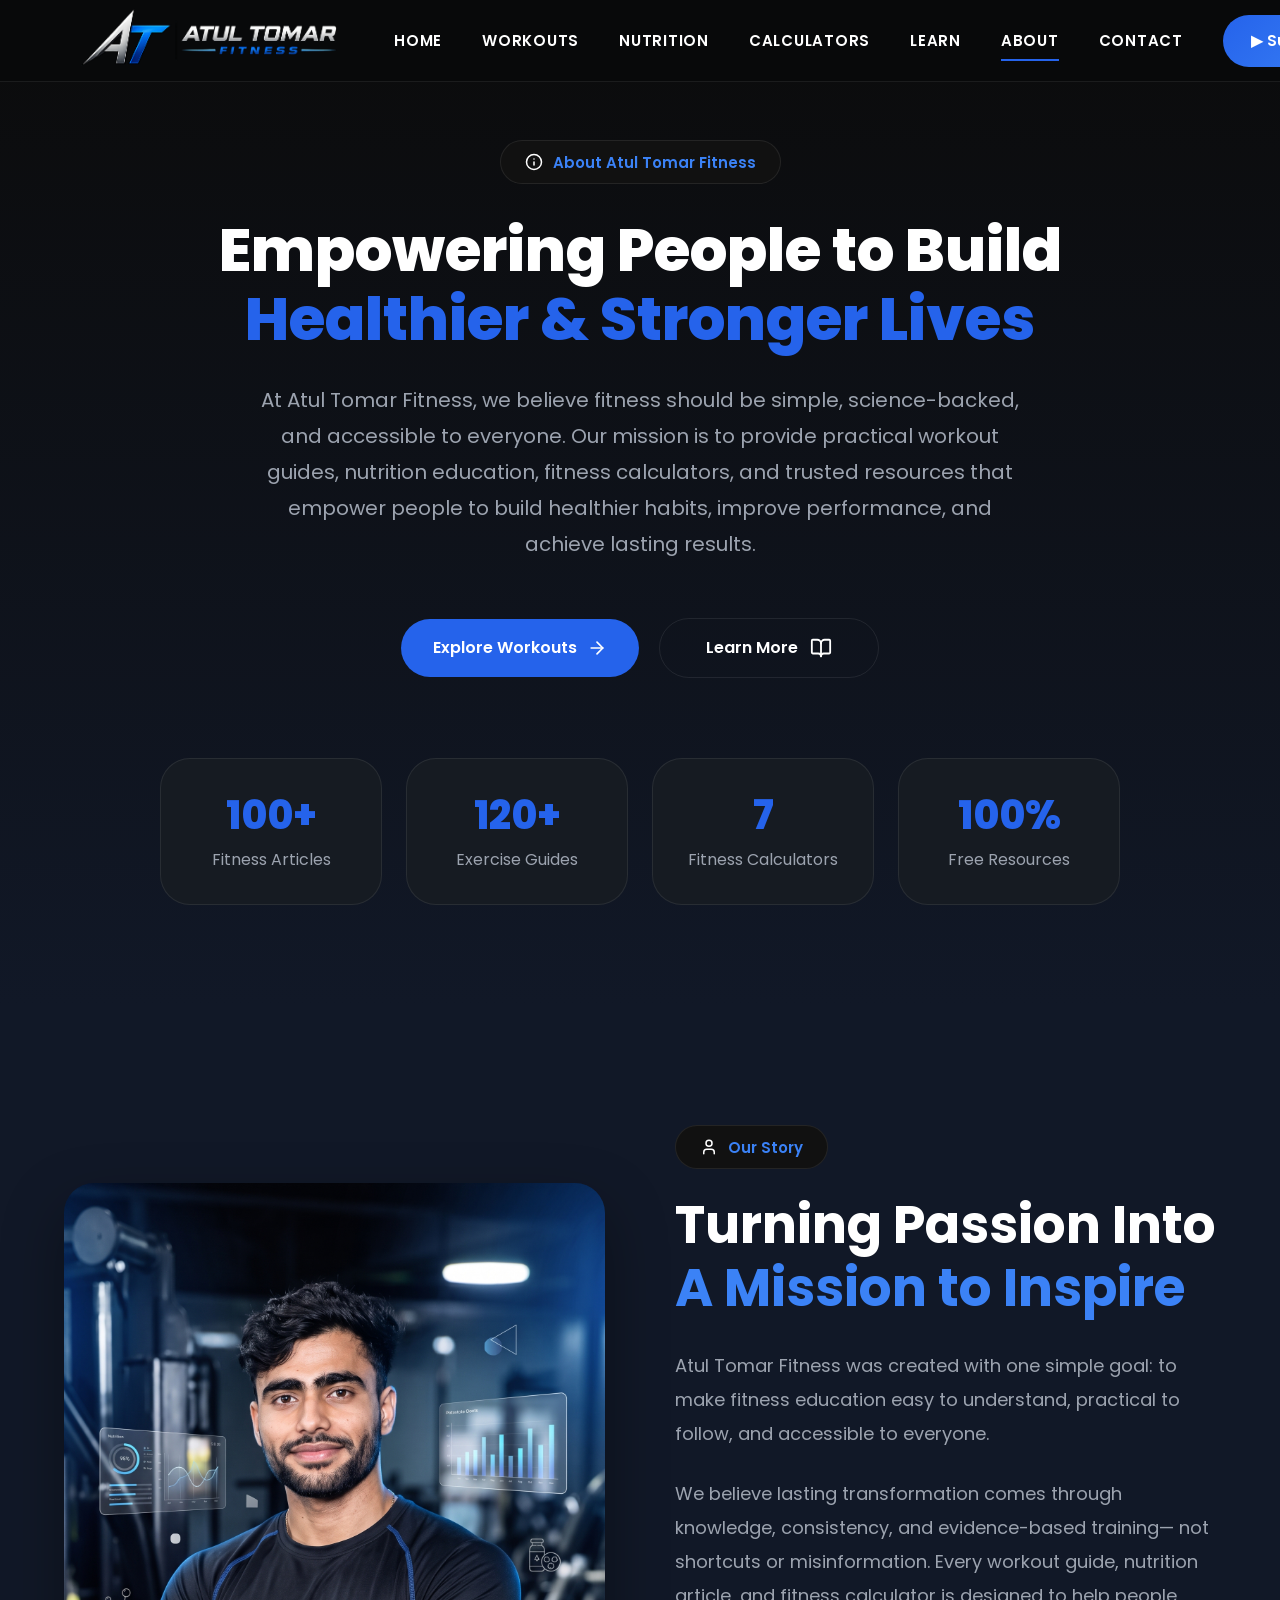
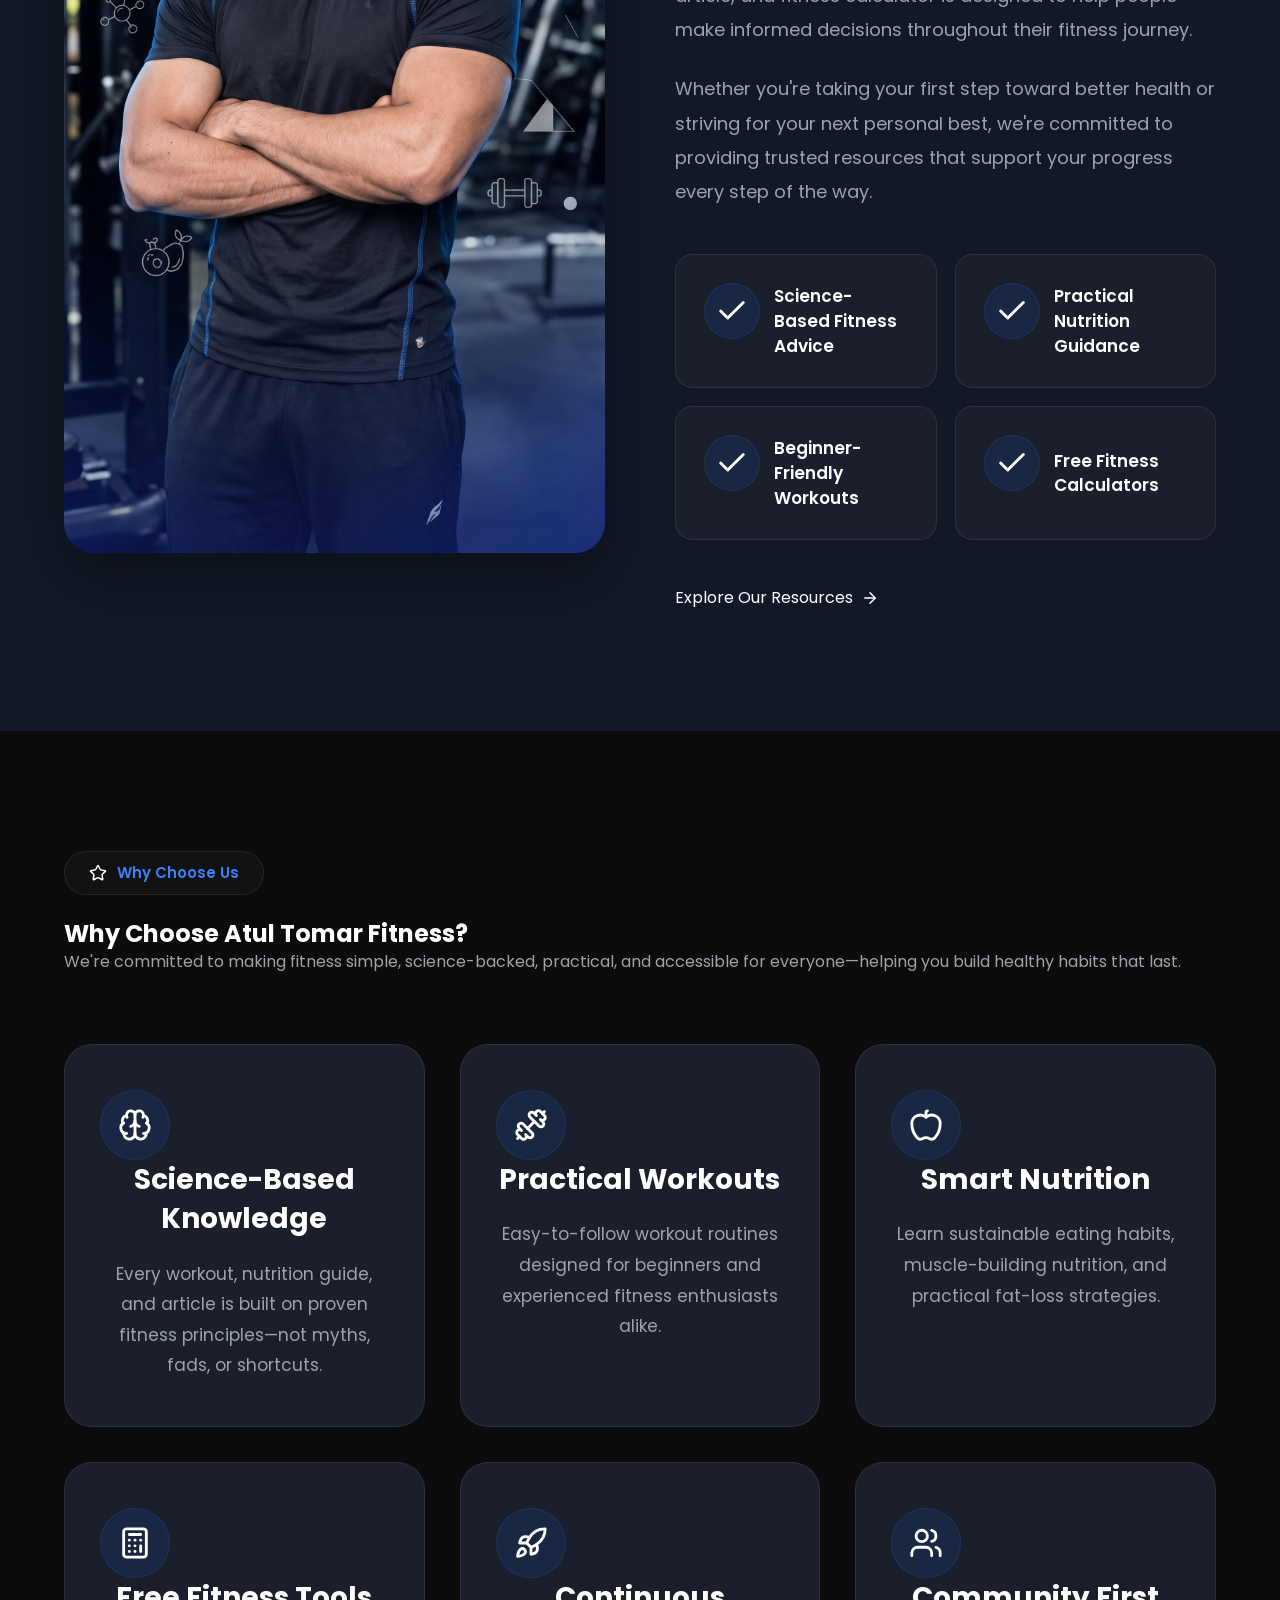
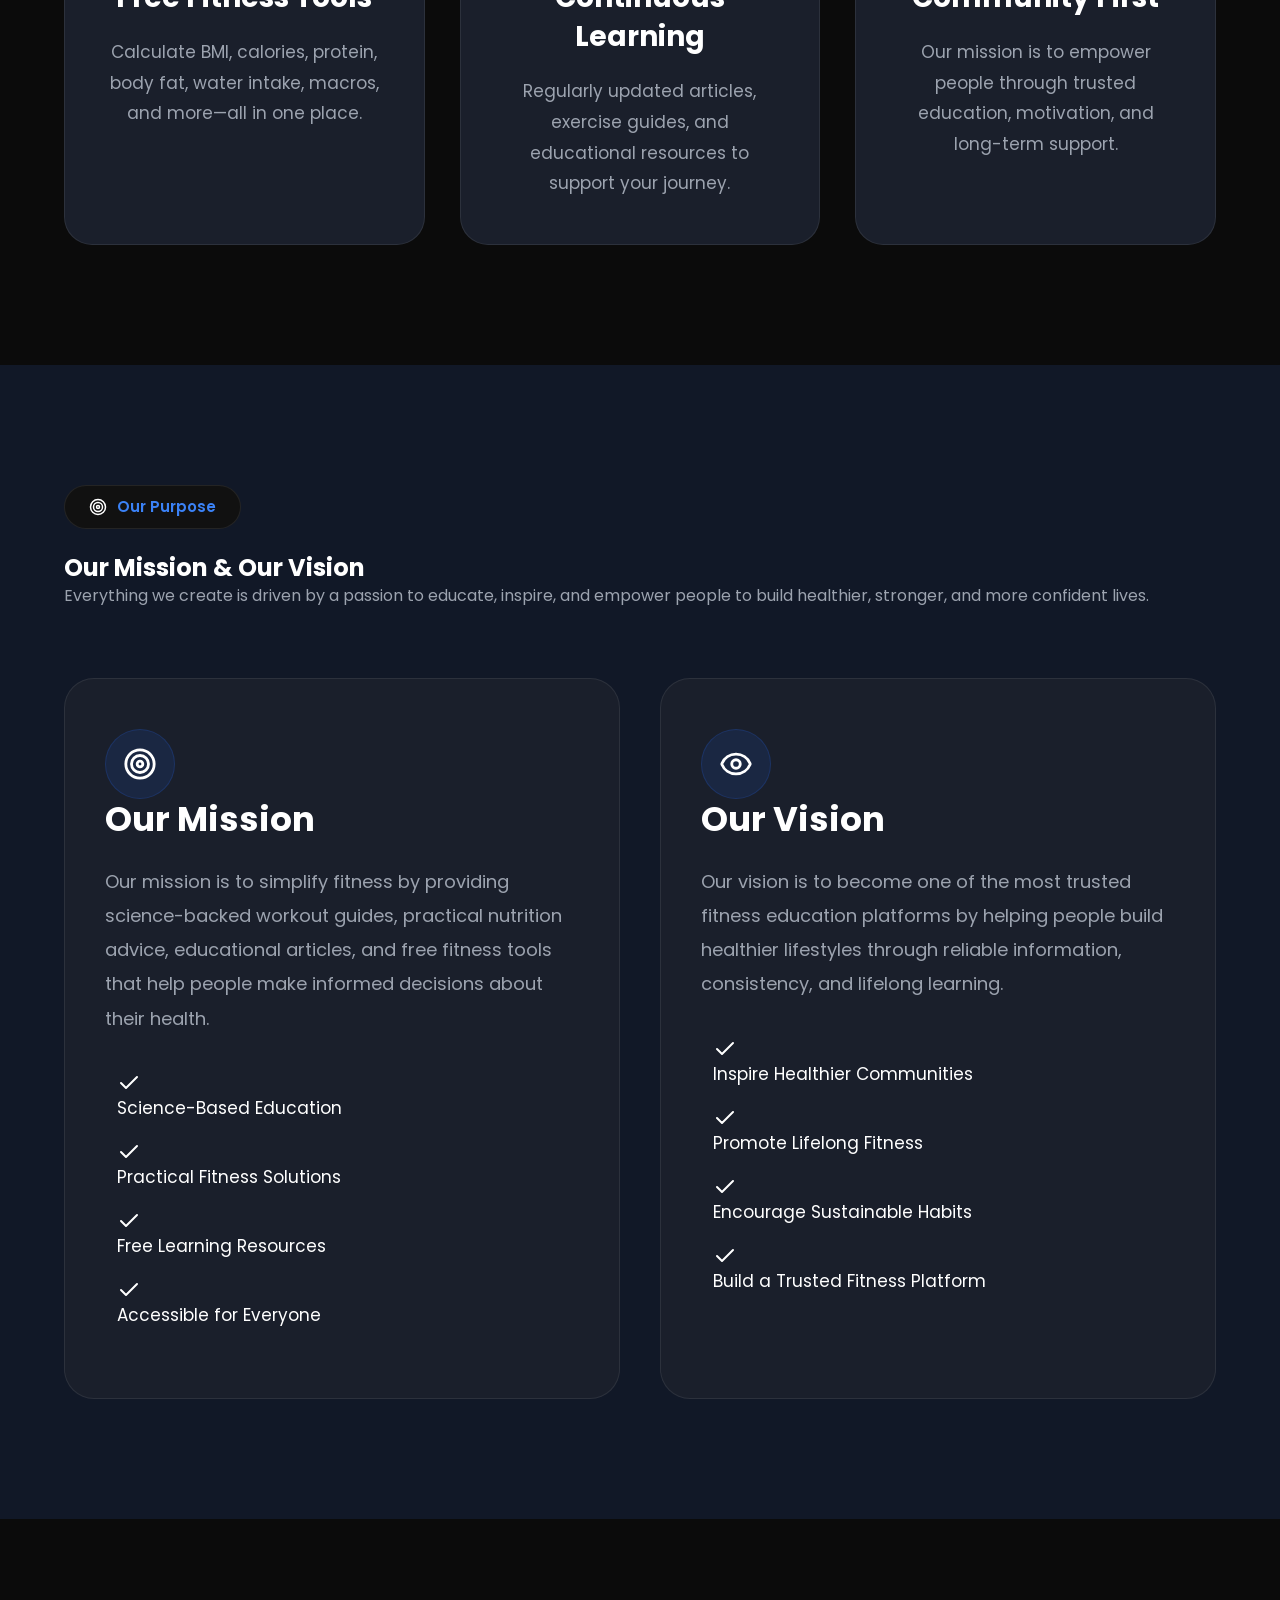
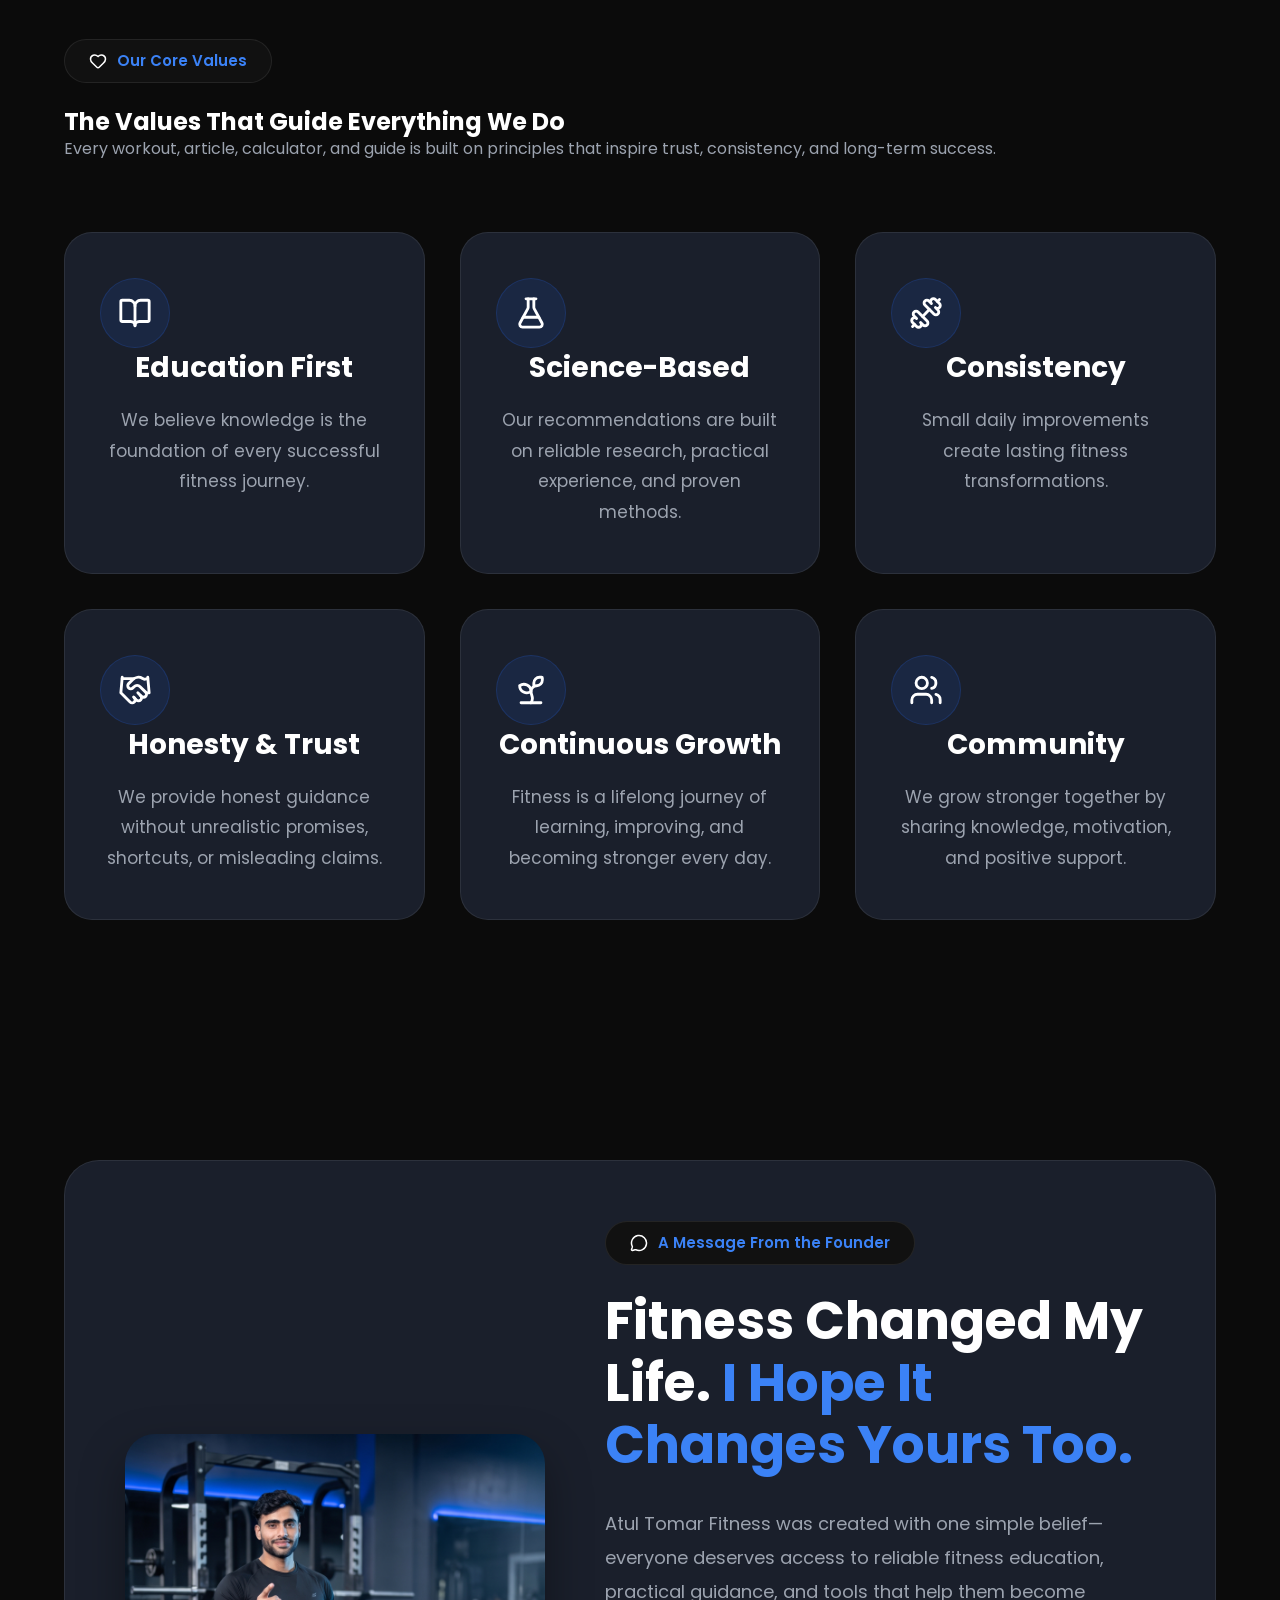
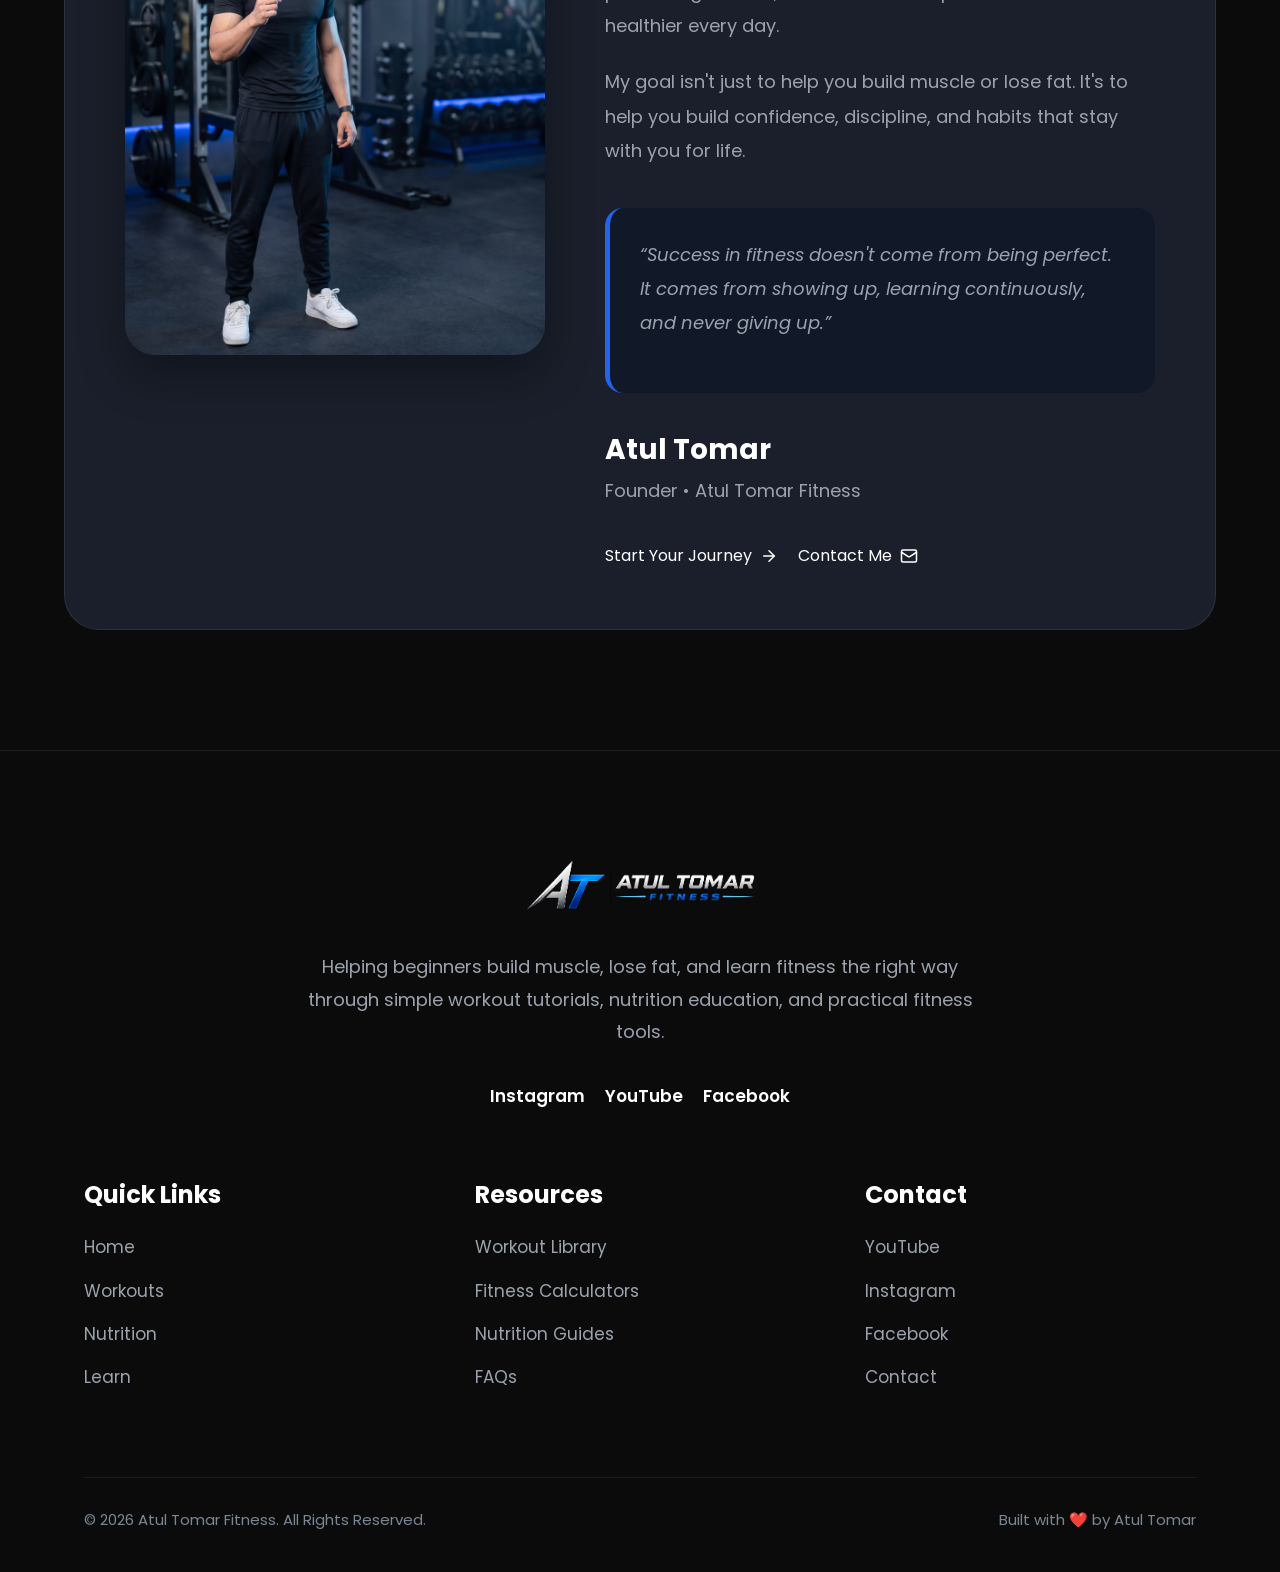
==== commit 679f8fb1: "feat: complete website responsive improvements and UI refinements" ====
--- a/about.html
+++ b/about.html
@@ -19,13 +19,15 @@
 
 <header class="site-header">
 
-    <nav class="main-nav">
-
-        <!-- Logo -->
-
-        <div class="nav-logo">
-
-            <a href="index.html">
+    <div class="container">
+
+        <nav class="main-nav" aria-label="Primary Navigation">
+
+            <!-- ==================================================
+                 LOGO
+            =================================================== -->
+
+            <a href="index.html" class="nav-logo">
 
                 <img
                     src="images/horizontal-logo.png"
@@ -34,66 +36,96 @@
 
             </a>
 
-        </div>
-
-        <!-- Desktop Navigation -->
-<ul class="nav-menu">
-
-    <li class="nav-item">
-        <a href="index.html" class="nav-link">Home</a>
-    </li>
-
-    <li class="nav-item">
-        <a href="workouts.html" class="nav-link">Workouts</a>
-    </li>
-
-    <li class="nav-item">
-        <a href="nutrition.html" class="nav-link">Nutrition</a>
-    </li>
-
-    <li class="nav-item">
-                <a href="calculators.html" class="nav-link">
-                    Calculators
+            <!-- ==================================================
+                 PRIMARY NAVIGATION
+            =================================================== -->
+
+            <ul
+                class="nav-menu"
+                id="primary-menu">
+
+                <li class="nav-item">
+                    <a href="index.html" class="nav-link ">
+                        Home
+                    </a>
+                </li>
+
+                <li class="nav-item">
+                    <a href="workouts.html" class="nav-link">
+                        Workouts
+                    </a>
+                </li>
+
+                <li class="nav-item">
+                    <a href="nutrition.html" class="nav-link">
+                        Nutrition
+                    </a>
+                </li>
+
+                <li class="nav-item">
+                    <a href="calculators.html" class="nav-link">
+                        Calculators
+                    </a>
+                </li>
+
+                <li class="nav-item">
+                    <a href="learn.html" class="nav-link">
+                        Learn
+                    </a>
+                </li>
+
+                <li class="nav-item">
+                    <a href="about.html" class="nav-link active">
+                        About
+                    </a>
+                </li>
+
+                <li class="nav-item">
+                    <a href="contact.html" class="nav-link">
+                        Contact
+                    </a>
+                </li>
+
+            </ul>
+
+            <!-- ==================================================
+                 NAVIGATION ACTIONS
+            =================================================== -->
+
+            <div class="nav-actions">
+
+                <a
+                    href="https://www.youtube.com/@AtulTomarFitness"
+                    target="_blank"
+                    rel="noopener noreferrer"
+                    class="subscribe-btn">
+
+                    ▶ Subscribe
+
                 </a>
-            </li>
-
-    <li class="nav-item">
-        <a href="learn.html" class="nav-link">Learn</a>
-    </li>
-
-    <li class="nav-item">
-        <a href="about.html" class="nav-link active">About</a>
-    </li>
-
-    <li class="nav-item">
-        <a href="contact.html" class="nav-link">Contact</a>
-    </li>
-
-</ul>
-
-        <!-- Navigation Right -->
-
-        <div class="nav-actions">
-
-            <a
-                href="https://www.youtube.com/@AtulTomarFitness"
-                target="_blank"
-                class="subscribe-btn">
-              ▶  Subscribe
-
-            </a>
-
-            <button
-                class="menu-toggle"
-                aria-label="Open Navigation">
-
-                ☰
-
-            </button>
-
-        </div>
-
-    </nav>
+
+                <!-- Mobile Menu Button -->
+
+                <button
+                    class="menu-toggle"
+                    type="button"
+                    aria-label="Toggle navigation"
+                    aria-expanded="false"
+                    aria-controls="primary-menu">
+
+                    <img
+                        src="images/icons/menu.svg"
+                        alt=""
+                        class="menu-icon"
+                        aria-hidden="true">
+
+                </button>
+
+            </div>
+
+        </nav>
+
+    </div>
 
 </header>
 <!-- ==========================================
@@ -125,7 +157,7 @@
 
                 Empowering People to Build
 
-                <span>Healthier & Stronger Lives</span>
+                <span>Healthier &amp; Stronger Lives</span>
 
             </h1>
 
@@ -146,7 +178,9 @@
 
             <div class="about-buttons">
 
-                <a href="workouts.html" class="primary-btn">
+                <a
+                    href="workouts.html"
+                    class="btn-primary">
 
                     <span>Explore Workouts</span>
 
@@ -157,7 +191,9 @@
 
                 </a>
 
-                <a href="learn.html" class="secondary-btn">
+                <a
+                    href="learn.html"
+                    class="btn-secondary">
 
                     <span>Learn More</span>
 
@@ -170,9 +206,11 @@
 
             </div>
 
-            <!-- Website Statistics -->
-
-            <div class="about-stats" aria-label="Website Highlights">
+            <!-- Website Highlights -->
+
+            <div
+                class="about-stats"
+                aria-label="Website Highlights">
 
                 <article class="about-stat">
 
@@ -186,7 +224,7 @@
 
                     <h3>120+</h3>
 
-                    <p>Exercises</p>
+                    <p>Exercise Guides</p>
 
                 </article>
 
--- a/css/style.css
+++ b/css/style.css
@@ -12,6 +12,12 @@
 @import url('https://fonts.googleapis.com/css2?family=Poppins:wght@300;400;500;600;700;800&display=swap');
 
 
+html,
+body{
+
+    overflow-x:hidden;
+
+}
 /* ==========================================
    CSS RESET
 ========================================== */
@@ -66,82 +72,135 @@
 
     justify-content:center;
 
-    gap:10px;
-
-    padding:12px 24px;
-
-    background:#171717;
-
-    border:1px solid rgba(255,255,255,.08);
-
-    border-radius:50px;
-
-    color:#3b82f6;
-
-    font-size:18px;
+    gap:.75rem;
+
+    padding:.75rem 1.5rem;
+
+    background:var(--card);
+
+    border:1px solid var(--border);
+
+    border-radius:999px;
+
+    color:var(--primary);
+
+    font-size:1rem;
 
     font-weight:600;
 
-    margin-bottom:25px;
-
-}
-
+    line-height:1;
+
+    margin-bottom:2rem;
+
+}
 .section-badge img{
 
+    width:22px;
+
+    height:22px;
+
+    flex-shrink:0;
+
+    display:block;
+
+    object-fit:contain;
+
+}
+.btn-primary{
+
+    display:inline-flex;
+
+    align-items:center;
+
+    justify-content:center;
+
+    gap:.6rem;
+
+    padding:1rem 2rem;
+
+    border:none;
+
+    border-radius:999px;
+
+    background:var(--primary);
+
+    color:var(--white);
+
+    font-weight:600;
+
+    text-decoration:none;
+
+    cursor:pointer;
+
+    transition:
+        transform .3s ease,
+        background .3s ease,
+        box-shadow .3s ease;
+
+}
+
+.btn-primary:hover{
+
+    background:var(--primary-dark);
+
+    transform:translateY(-2px);
+
+    box-shadow:0 14px 30px rgba(37,99,235,.25);
+
+}
+
+.btn-primary img{
+
     width:20px;
 
     height:20px;
 
     flex-shrink:0;
 
-    display:block;
-
-}
-.primary-btn{
+}
+.btn-secondary{
 
     display:inline-flex;
-
     align-items:center;
-
     justify-content:center;
-
-    gap:8px;
-
-    white-space:nowrap;
-
-    padding:16px 34px;
-
-    border-radius:50px;
+    gap:.75rem;
+
+    padding:1rem 2rem;
+
+    border:1px solid var(--border);
+
+    border-radius:999px;
+
+    background:transparent;
+
+    color:var(--white);
 
     text-decoration:none;
 
     font-weight:600;
 
-    transition:all .35s ease;
-
-}
-.secondary-btn{
-
-    display:inline-flex;
-
-    align-items:center;
-
-    justify-content:center;
-
-    gap:8px;
-
-    white-space:nowrap;
-
-    padding:16px 34px;
-
-    border-radius:50px;
-
-    text-decoration:none;
-
-    font-weight:600;
-
-    transition:all .35s ease;
-
+    transition:all .3s ease;
+
+}
+.btn-secondary:hover{
+
+    border-color:var(--primary);
+
+    background:rgba(37,99,235,.08);
+
+    transform:translateY(-3px);
+
+    box-shadow:0 12px 30px rgba(37,99,235,.20);
+
+}
+.btn-secondary img{
+
+    width:22px;
+
+    height:22px;
+
+    flex-shrink:0;
+   display:block;
 }
 .icon-circle{
 
@@ -221,6 +280,23 @@
     transform:translateX(4px);
 
 }
+.icon-arrow{
+
+    width:18px;
+
+    height:18px;
+
+    flex-shrink:0;
+
+    transition:transform .3s ease;
+
+}
+
+a:hover .icon-arrow{
+
+    transform:translateX(6px);
+
+}
 /* ==========================================
    ROOT VARIABLES
 ========================================== */
@@ -366,6 +442,15 @@
     color:var(--gray);
 
 }
+/* ======================================================
+   BODY SCROLL LOCK
+====================================================== */
+
+body.menu-open{
+
+    overflow:hidden;
+
+}
 /* =====================================================
    ATUL TOMAR FITNESS DESIGN SYSTEM
    Reusable Components
@@ -508,6 +593,20 @@
 
 
 /* ======================================================
+   NAVBAR V2.0
+   STATUS : IN PROGRESS
+   VERSION : 2.0
+====================================================== */
+
+
+/* ======================================================
+   NAVBAR V2.0
+   STATUS : IN PROGRESS
+   VERSION : 2.0
+====================================================== */
+
+
+/* ======================================================
    HEADER
 ====================================================== */
 
@@ -526,6 +625,8 @@
 
     backdrop-filter:blur(18px);
 
+    -webkit-backdrop-filter:blur(18px);
+
     border-bottom:1px solid var(--border);
 
     z-index:1000;
@@ -534,23 +635,20 @@
 
 
 /* ======================================================
-   NAVIGATION
+   MAIN NAVIGATION
 ====================================================== */
 
 .main-nav{
 
-    width:95%;
-    max-width:var(--container-width);
-
-    height:100%;
-
-    margin:auto;
-
     display:flex;
 
+    align-items:center;
+
     justify-content:space-between;
 
-    align-items:center;
+    gap:40px;
+
+    height:var(--navbar-height);
 
 }
 
@@ -561,125 +659,141 @@
 
 .nav-logo{
 
+    display:flex;
+
+    align-items:center;
+
+    flex-shrink:0;
+
+    text-decoration:none;
+
+}
+
+.logo-image{
+
+    display:block;
+
+    width:290px;
+
+    height:auto;
+
+    max-width:100%;
+
+}
+
+
+/* ======================================================
+   DESKTOP MENU
+====================================================== */
+
+.nav-menu{
+
+    display:flex;
+
+    align-items:center;
+
+    justify-content:center;
+
     flex:1;
 
-}
-
-.logo-image{
-
-    width:290px;
-
-    max-width:100%;
+    gap:40px;
+
+    margin:0;
+
+    padding:0;
+
+}
+
+.nav-item{
+
+    list-style:none;
 
 }
 
 
 /* ======================================================
-   MENU
+   NAVIGATION LINKS
 ====================================================== */
 
-.nav-menu{
-
-    flex:2;
+.nav-link{
+
+    position:relative;
+
+    display:inline-flex;
+
+    align-items:center;
+
+    justify-content:center;
+
+    color:var(--white);
+
+    font-size:15px;
+
+    font-weight:600;
+
+    letter-spacing:.05em;
+
+    text-transform:uppercase;
+
+    transition:color .3s ease;
+
+}
+
+.nav-link:hover{
+
+    color:var(--accent);
+
+}
+
+
+/* ======================================================
+   LINK UNDERLINE
+====================================================== */
+
+.nav-link::after{
+
+    content:"";
+
+    position:absolute;
+
+    left:0;
+
+    bottom:-8px;
+
+    width:0;
+
+    height:2px;
+
+    background:var(--primary);
+
+    transition:width .3s ease;
+
+}
+
+.nav-link:hover::after,
+
+.nav-link.active::after{
+
+    width:100%;
+
+}
+
+
+/* ======================================================
+   NAVIGATION ACTIONS
+====================================================== */
+
+.nav-actions{
 
     display:flex;
 
-    justify-content:center;
-
     align-items:center;
 
-    gap:40px;
-
-}
-
-
-.nav-item{
-
-    list-style:none;
-
-}
-
-
-.nav-link{
-
-    position:relative;
-
-    color:var(--white);
-
-    font-size:15px;
-
-    font-weight:600;
-
-    text-transform:uppercase;
-
-    letter-spacing:.05em;
-
-    transition:var(--transition);
-
-}
-
-
-.nav-link:hover{
-
-    color:var(--accent);
-
-}
-
-
-/* ======================================================
-   UNDERLINE ANIMATION
-====================================================== */
-
-.nav-link::after{
-
-    content:"";
-
-    position:absolute;
-
-    left:0;
-
-    bottom:-8px;
-
-    width:0;
-
-    height:2px;
-
-    background:var(--primary);
-
-    transition:var(--transition);
-
-}
-
-
-.nav-link:hover::after{
-
-    width:100%;
-
-}
-
-
-.nav-link.active::after{
-
-    width:100%;
-
-}
-
-
-/* ======================================================
-   RIGHT SIDE
-====================================================== */
-
-.nav-actions{
-
-    flex:1;
-
-    display:flex;
-
     justify-content:flex-end;
 
-    align-items:center;
-
     gap:20px;
+
+    flex-shrink:0;
 
 }
 
@@ -696,7 +810,11 @@
 
     justify-content:center;
 
+    gap:10px;
+
     padding:14px 28px;
+
+    border-radius:999px;
 
     background:linear-gradient(
         135deg,
@@ -704,72 +822,251 @@
         #3B82F6
     );
 
-    color:#fff;
-
-    border-radius:50px;
+    color:#ffffff;
+
+    font-size:15px;
 
     font-weight:600;
 
-    transition:var(--transition);
-
-}
-
+    white-space:nowrap;
+
+    transition:
+        transform .3s ease,
+        box-shadow .3s ease;
+
+}
 
 .subscribe-btn:hover{
 
     transform:translateY(-3px);
 
-    box-shadow:0 12px 30px rgba(37,99,235,.40);
+    box-shadow:0 12px 30px rgba(37,99,235,.35);
 
 }
 
 
 /* ======================================================
-   MOBILE BUTTON
+   MOBILE MENU BUTTON
 ====================================================== */
 
 .menu-toggle{
 
     display:none;
 
-    font-size:28px;
-
-    color:white;
-
-}
-
-
+    align-items:center;
+
+    justify-content:center;
+
+    width:48px;
+
+    height:48px;
+
+    padding:0;
+
+    background:none;
+
+    border:none;
+
+    cursor:pointer;
+
+    border-radius:12px;
+
+    transition:background .3s ease;
+
+}
+
+.menu-toggle:hover{
+
+    background:rgba(255,255,255,.08);
+
+}
+
+.menu-icon{
+
+    display:block;
+
+    width:28px;
+
+    height:28px;
+
+}
 /* ======================================================
-   RESPONSIVE
+   RESPONSIVE NAVIGATION
 ====================================================== */
 
-@media(max-width:992px){
+@media (max-width:992px){
+
+    /* ==================================================
+       HEADER
+    ================================================== */
+
+    .site-header{
+
+        height:80px;
+
+    }
+
+    .main-nav{
+
+        height:80px;
+
+        gap:16px;
+
+    }
+
+    /* ==================================================
+       LOGO
+    ================================================== */
+
+    .logo-image{
+
+        width:180px;
+
+    }
+
+    /* ==================================================
+       ACTIONS
+    ================================================== */
+
+    .subscribe-btn{
+
+        display:none;
+
+    }
+
+    .menu-toggle{
+
+        display:flex;
+
+        flex-shrink:0;
+
+        z-index:1101;
+
+    }
+
+    /* ==================================================
+       MOBILE MENU
+    ================================================== */
 
     .nav-menu{
 
-        display:none;
-
-    }
-
-    .subscribe-btn{
-
-        display:none;
-
-    }
-
-    .menu-toggle{
+        position:fixed;
+
+        top:80px;
+
+        left:0;
+
+        width:100%;
+
+        height:calc(100vh - 80px);
+
+        margin:0;
+
+        padding:40px 24px;
+
+        display:flex;
+
+        flex-direction:column;
+
+        align-items:center;
+
+        justify-content:flex-start;
+
+        gap:28px;
+
+        background:#0B1120;
+
+        overflow-y:auto;
+
+        opacity:0;
+
+        visibility:hidden;
+
+        pointer-events:none;
+
+        transform:translateY(-20px);
+
+        transition:
+            opacity .35s ease,
+            transform .35s ease,
+            visibility .35s ease;
+
+        z-index:1100;
+
+    }
+
+    /* ==================================================
+       OPEN MENU
+    ================================================== */
+
+    .nav-menu.active{
+
+        opacity:1;
+
+        visibility:visible;
+
+        pointer-events:auto;
+
+        transform:translateY(0);
+
+    }
+
+    /* ==================================================
+       LINKS
+    ================================================== */
+
+    .nav-item{
+
+        width:100%;
+
+        text-align:center;
+
+    }
+
+    .nav-link{
 
         display:block;
 
-    }
+        width:100%;
+
+        padding:14px 0;
+
+        font-size:18px;
+
+    }
+
+}
+
+
+/* ======================================================
+   SMALL MOBILE
+====================================================== */
+
+@media (max-width:576px){
 
     .logo-image{
 
-        width:220px;
-
-    }
-
-}
+        width:165px;
+
+    }
+
+    .nav-menu{
+
+        padding:32px 20px;
+
+        gap:24px;
+
+    }
+
+    .nav-link{
+
+        font-size:17px;
+
+    }
+
+}
+
+
  /* ==========================================
  SECTION 01 : NAVIGATION
  STATUS : COMPLETE
@@ -804,6 +1101,17 @@
    STATUS : COMPLETE
 ===================================================== */
 
+/* ======================================================
+   HERO SECTION
+   VERSION : 2.0
+   STATUS  : IN PROGRESS
+====================================================== */
+
+
+/* ======================================================
+   HERO SECTION
+====================================================== */
+
 .hero-section{
 
     min-height:calc(100vh - var(--navbar-height));
@@ -812,31 +1120,31 @@
 
     align-items:center;
 
-    padding:120px 0 80px;
-
-}
-
-
-/* ==========================================
+    padding:140px 0 90px;
+
+}
+
+
+/* ======================================================
    HERO LAYOUT
-========================================== */
+====================================================== */
 
 .hero-content{
 
     display:grid;
 
-    grid-template-columns:1fr 1fr;
+    grid-template-columns:minmax(0,1fr) minmax(0,1fr);
 
     align-items:center;
 
-    gap:70px;
-
-}
-
-
-/* ==========================================
+    gap:80px;
+
+}
+
+
+/* ======================================================
    HERO LEFT
-========================================== */
+====================================================== */
 
 .hero-left{
 
@@ -844,382 +1152,421 @@
 
     flex-direction:column;
 
-}
-
-
-/* ==========================================
+    justify-content:center;
+
+}
+
+
+/* ======================================================
+   HERO RIGHT
+====================================================== */
+
+.hero-right{
+
+    display:flex;
+
+    justify-content:center;
+
+    align-items:center;
+
+}
+
+
+/* ======================================================
    HERO BADGE
-========================================== */
-
-/* ==========================================
-   BADGE COMPONENT
-========================================== */
-
-.badge,
+====================================================== */
+
 .hero-badge{
+
     display:inline-flex;
+
+    align-items:center;
+
+    gap:12px;
+
+    width:max-content;
+
+    padding:12px 22px;
+
+    margin-bottom:36px;
+
+    border:1px solid var(--border);
+
+    border-radius:999px;
+
+    background:rgba(255,255,255,.03);
+
+    transition:var(--transition);
+
+}
+
+.hero-badge:hover{
+
+    border-color:rgba(37,99,235,.45);
+
+    background:rgba(37,99,235,.08);
+
+    box-shadow:0 0 20px rgba(37,99,235,.15);
+
+}
+
+
+
+.hero-badge:hover .badge-icon{
+
+    transform:rotate(-10deg) scale(1.1);
+
+}
+
+.hero-badge span{
+
+    color:var(--accent);
+
+    font-size:15px;
+
+    font-weight:600;
+
+}
+
+
+/* ======================================================
+   HERO TITLE
+====================================================== */
+
+.hero-title{
+
+    margin-bottom:28px;
+
+    font-size:clamp(2.8rem,6vw,4rem);
+
+    font-weight:800;
+
+    line-height:1.08;
+
+    letter-spacing:-1px;
+
+}
+
+.hero-title span{
+
+    color:var(--primary);
+
+}
+
+
+/* ======================================================
+   HERO DESCRIPTION
+====================================================== */
+
+.hero-description{
+
+    max-width:620px;
+
+    margin-bottom:42px;
+
+    color:var(--gray);
+
+    font-size:18px;
+
+    line-height:1.8;
+
+}
+/* ======================================================
+   HERO BUTTONS
+====================================================== */
+
+.hero-buttons{
+
+    display:flex;
+
+    flex-wrap:wrap;
+
+    gap:18px;
+
+    margin-bottom:60px;
+
+}
+
+.hero-buttons .primary-btn,
+.hero-buttons .secondary-btn{
+
+    min-height:56px;
+
+    padding:16px 32px;
+
+}
+
+
+/* ======================================================
+   HERO HIGHLIGHTS
+====================================================== */
+
+.hero-highlights{
+
+    display:grid;
+
+    grid-template-columns:repeat(3,minmax(0,1fr));
+
+    gap:20px;
+
+}
+
+.highlight-card{
+
+    display:flex;
+
+    flex-direction:column;
+
+    align-items:flex-start;
+
+    padding:24px;
+
+    background:var(--card);
+
+    border:1px solid var(--border);
+
+    border-radius:20px;
+
+    transition:var(--transition);
+
+}
+
+.highlight-card:hover{
+
+    transform:translateY(-8px);
+
+    border-color:rgba(37,99,235,.4);
+
+    box-shadow:0 20px 40px rgba(0,0,0,.30);
+
+}
+
+.highlight-icon{
+
+    display:flex;
+
     justify-content:center;
+
     align-items:center;
-    width:fit-content;
-    padding:12px 22px;
-    gap:12px;
-
-    margin-bottom:40px;
+
+    width:68px;
+
+    height:68px;
+
+    margin-bottom:20px;
+
+    border-radius:50%;
+
+    background:rgba(37,99,235,.10);
+
+}
+
+.highlight-icon img{
+
+    width:32px;
+
+    height:32px;
+
+}
+
+.highlight-content h3{
+
+    margin-bottom:10px;
+
+    font-size:18px;
+
+}
+
+.highlight-content p{
+
+    line-height:1.6;
+
+}
+
+
+/* ======================================================
+   HERO IMAGE
+====================================================== */
+
+.hero-image-card{
+
+    width:min(100%,520px);
+
+    padding:18px;
+
+    border-radius:28px;
 
     border:1px solid var(--border);
-    border-radius:50px;
-
-    background:rgba(255,255,255,.03);
-
-    transition:var(--transition);
-}
-
-/* Badge Icon */
-
-.badge-icon{
-    width:20px;
-    height:20px;
-    object-fit:contain;
-    flex-shrink:0;
-
-    transition:var(--transition);
-}
-
-/* Badge Text */
-
-.badge-text,
-.hero-badge span{
-    color:var(--accent);
-    font-weight:600;
-}
-
-/* Hover */
-
-.badge:hover,
-.hero-badge:hover{
-    border-color:rgba(37,99,235,.45);
-    background:rgba(37,99,235,.08);
-    box-shadow:0 0 20px rgba(37,99,235,.15);
-}
-
-.badge:hover .badge-icon,
-.hero-badge:hover .badge-icon{
-    transform:rotate(-12deg) scale(1.1);
-}
-
-/* ==========================================
-   HERO TITLE
-========================================== */
-
-.hero-title{
-
-    font-size:64px;
-
-    line-height:1.1;
-
-    font-weight:800;
-
-    margin-bottom:30px;
-
-}
-
-
-/* ==========================================
-   HERO DESCRIPTION
-========================================== */
-
-.hero-description{
-
-    font-size:18px;
-
-    max-width:620px;
-
-    margin-bottom:40px;
-
-    color:var(--gray);
-
-      line-height:1.8;
-
-}
-
-
-/* ==========================================
-   HERO BUTTONS
-========================================== */
-
-.hero-buttons{
-
-    display:flex;
-
-    gap:20px;
-
-    margin-bottom:50px;
-
-    height:60px;
-
-padding:18px 36px;
-
-font-size:18px;
-
-}
-
-
-/* ==========================================
-   BUTTON COMPONENT
-========================================== */
-
-.btn,
-.primary-btn,
-.secondary-btn{
-    display:inline-flex;
-    justify-content:center;
-    align-items:center;
-    gap:.6rem;
-    padding:16px 34px;
-    border-radius:50px;
-    font-weight:600;
-    transition:var(--transition);
-    text-decoration:none;
-    cursor:pointer;
-}
-/* ==========================================
-   Button Icons
-========================================== */
-
-.btn img,
-.primary-btn img,
-.secondary-btn img{
-
-    width:18px;
-
-    height:18px;
-
-    flex-shrink:0;
-
-    transition:transform .3s ease;
-
-}
-.btn:hover img,
-.primary-btn:hover img{
-
-    transform:translateX(5px);
-
-}
-
-/* Primary Button */
-
-.btn-primary,
-.primary-btn{
-    background:var(--primary);
-    color:#fff;
-}
-
-.btn-primary:hover,
-.primary-btn:hover{
-    transform:translateY(-4px);
-    background:var(--primary-light);
-}
-
-/* Secondary Button */
-
-.btn-secondary,
-.secondary-btn{
-    background:transparent;
-    border:1px solid var(--border);
-    color:#fff;
-}
-
-.btn-secondary:hover,
-.secondary-btn:hover{
-    background:#fff;
-    color:#000;
-}
-
-
-/* ==========================================
-   HERO HIGHLIGHTS
-========================================== */
-
-.hero-highlights{
-
-    display:grid;
-
-    grid-template-columns:repeat(3,1fr);
-
-    gap:20px;
-
-     margin-top:70px;
-
-}
-
-
-.highlight-card{
-
-    background:var(--card);
-
-    border:1px solid var(--border);
-
-    border-radius:20px;
-
-    padding:22px;
-
-    transition:var(--transition);
-
-}
-
-.highlight-card:hover{
-
-    transform:translateY(-8px);
-
-    border-color:rgba(37,99,235,.45);
-
-    box-shadow:
-        0 18px 40px rgba(0,0,0,.35),
-        0 0 25px rgba(37,99,235,.12);
-
-}
-
-
-.highlight-icon{
-    width:70px;
-    height:70px;
-
-    display:flex;
-    justify-content:center;
-    align-items:center;
-
-    border-radius:50%;
-
-    background:rgba(37,99,235,.12);
-
-    flex-shrink:0;
-}
-.highlight-icon img{
-    width:34px;
-    height:34px;
-
-    object-fit:contain;
-}
-.highlight-card:hover .highlight-icon{
-
-    background:#2563eb;
-
-    box-shadow:
-        0 0 18px rgba(37,99,235,.45),
-        0 0 35px rgba(37,99,235,.25);
-
-    transform:scale(1.08);
-}
-.highlight-card:hover .highlight-icon img{
-
-    transform:scale(1.1) rotate(-5deg);
-}
-
-
-.highlight-content h3{
-
-    margin-bottom:10px;
-
-    font-size:18px;
-
-}
-
-
-.highlight-content p{
-
-    font-size:14px;
-
-}
-
-
-/* ==========================================
-   HERO RIGHT
-========================================== */
-
-.hero-right{
-
-    display:flex;
-
-    justify-content:center;
-
-}
-
-
-.hero-image-card{
-
-    width:500px;
-
-    max-width:100%;
-
-    padding:18px;
-
-    border-radius:30px;
 
     background:linear-gradient(
         180deg,
-        rgba(37,99,235,.25),
-        rgba(255,255,255,.02)
+        rgba(37,99,235,.20),
+        rgba(255,255,255,.03)
     );
 
-    border:1px solid var(--border);
-
-}
-
+}
 
 .hero-image{
 
+    display:block;
+
     width:100%;
 
-    border-radius:22px;
-
-}
-
-
-/* ==========================================
-   RESPONSIVE
-========================================== */
-
-@media(max-width:992px){
+    height:auto;
+
+    border-radius:20px;
+
+}
+
+
+/* ======================================================
+   TABLET
+====================================================== */
+
+@media (max-width:992px){
+
+    .hero-section{
+
+        padding:130px 0 80px;
+
+    }
 
     .hero-content{
 
         grid-template-columns:1fr;
 
+        gap:60px;
+
+    }
+
+    .hero-left{
+
+        align-items:center;
+
         text-align:center;
 
     }
 
-    .hero-left{
+    .hero-description{
+
+        max-width:650px;
+
+    }
+
+    .hero-buttons{
+
+        justify-content:center;
+
+    }
+
+    .hero-highlights{
+
+        grid-template-columns:repeat(2,1fr);
+
+        width:100%;
+
+    }
+
+}
+
+
+/* ======================================================
+   MOBILE
+====================================================== */
+
+@media (max-width:768px){
+
+    .hero-section{
+
+        padding:120px 0 70px;
+
+    }
+
+    .hero-title{
+
+        font-size:clamp(2.2rem,9vw,3.2rem);
+
+    }
+
+    .hero-description{
+
+        font-size:16px;
+
+    }
+
+    .hero-buttons{
+
+        flex-direction:column;
+
+        width:100%;
+
+    }
+
+    .hero-buttons .primary-btn,
+    .hero-buttons .secondary-btn{
+
+        width:100%;
+
+    }
+
+    .hero-highlights{
+
+        grid-template-columns:1fr;
+
+    }
+
+    .highlight-card{
 
         align-items:center;
 
-    }
-
-    .hero-buttons{
+        text-align:center;
+
+    }
+
+}
+
+
+/* ======================================================
+   SMALL MOBILE
+====================================================== */
+
+@media (max-width:480px){
+
+    .hero-section{
+
+        padding:110px 0 60px;
+
+    }
+
+    .hero-badge{
+
+        width:100%;
 
         justify-content:center;
 
-        flex-wrap:wrap;
-
-    }
-
-    .hero-highlights{
-
-        grid-template-columns:1fr;
-
     }
 
     .hero-title{
 
-        font-size:46px;
-
-    }
-
-    .hero-title span{
-
-    color:var(--primary);
-
-}
+        font-size:2.1rem;
+
+        line-height:1.15;
+
+    }
+
+    .hero-description{
+
+        font-size:15px;
+
+        line-height:1.7;
+
+    }
+
+    .hero-image-card{
+
+        padding:12px;
+
+    }
 
 }
 
@@ -1811,31 +2158,51 @@
 }
 
 
-/* ======================================
-   EXPLORE BUTTON
-====================================== */
+/* ======================================================
+   EXPLORE LINK
+====================================================== */
 
 .exercise-link{
 
-    color:#3B82F6;
-
-    font-weight:700;
+    display:inline-flex;
+
+    align-items:center;
+
+    gap:10px;
+
+    margin-top:auto;
+
+    color:var(--primary);
+
+    font-weight:600;
 
     text-decoration:none;
 
-    font-size:18px;
-
-    transition:.3s;
-
-    margin-top: auto;
+    transition:var(--transition);
+
+}
+
+.icon-arrow{
+
+    width:18px;
+
+    height:18px;
+
+    flex-shrink:0;
+
+    transition:transform .3s ease;
 
 }
 
 .exercise-link:hover{
 
-    color:#60A5FA;
-
-    padding-left:8px;
+    color:var(--primary-light);
+
+}
+
+.exercise-link:hover .icon-arrow{
+
+    transform:translateX(6px);
 
 }
 
@@ -1901,583 +2268,986 @@
 ======================================================*/
 
 
-/* Featured Videos Section */
+/* ======================================================
+   FEATURED VIDEOS
+   VERSION : 2.0
+====================================================== */
+
+
+/* ======================================================
+   SECTION
+====================================================== */
 
 .featured-videos-section{
 
-    
-    padding:100px 0 160px;
-
-}
-
-
-/* Video Grid */
+    padding:120px 0;
+
+}
+
+
+/* ======================================================
+   VIDEO GRID
+====================================================== */
 
 .video-grid{
 
     display:grid;
 
-    grid-template-columns:repeat(3,1fr);
-
-    gap:35px;
+    grid-template-columns:repeat(3,minmax(0,1fr));
+
+    gap:30px;
+
+}
+
+
+/* ======================================================
+   VIDEO CARD
+====================================================== */
+
+.video-card{
+
+    display:flex;
+
+    flex-direction:column;
+
+    height:100%;
+
+    background:var(--card);
+
+    border:1px solid var(--border);
+
+    border-radius:24px;
+
+    overflow:hidden;
+
+    transition:var(--transition);
+
+}
+
+.video-card:hover{
+
+    transform:translateY(-10px);
+
+    border-color:rgba(37,99,235,.45);
+
+    box-shadow:0 20px 45px rgba(0,0,0,.35);
+
+}
+
+
+/* ======================================================
+   THUMBNAIL
+====================================================== */
+
+.video-thumbnail{
+
+    position:relative;
+
+    overflow:hidden;
+
+    aspect-ratio:16/9;
+
+}
+
+.video-thumbnail img{
+
+    width:100%;
+
+    height:100%;
+
+    object-fit:cover;
+
+    transition:transform .4s ease;
+
+}
+
+.video-card:hover .video-thumbnail img{
+
+    transform:scale(1.08);
+
+}
+
+
+/* ======================================================
+   PLAY BUTTON
+====================================================== */
+
+.play-button{
+
+    position:absolute;
+
+    top:50%;
+
+    left:50%;
+
+    transform:translate(-50%,-50%);
+
+    width:72px;
+
+    height:72px;
+
+    border-radius:50%;
+
+    display:flex;
+
+    justify-content:center;
+
+    align-items:center;
+
+    background:rgba(37,99,235,.92);
+
+    transition:var(--transition);
+
+}
+
+.play-icon{
+
+    width:28px;
+
+    height:28px;
+
+}
+
+.video-card:hover .play-button{
+
+    transform:translate(-50%,-50%) scale(1.08);
+
+}
+
+
+/* ======================================================
+   DURATION
+====================================================== */
+
+.video-duration{
+
+    position:absolute;
+
+    right:16px;
+
+    bottom:16px;
+
+    padding:6px 10px;
+
+    border-radius:8px;
+
+    background:rgba(0,0,0,.75);
+
+    color:#fff;
+
+    font-size:13px;
+
+    font-weight:600;
+
+}
+
+
+/* ======================================================
+   CONTENT
+====================================================== */
+
+.video-content{
+
+    display:flex;
+
+    flex-direction:column;
+
+    flex:1;
+
+    padding:30px;
+
+}
+
+.video-content h3{
+
+    margin-bottom:16px;
+
+    font-size:clamp(1.5rem,3vw,2rem);
+
+    color:#fff;
+
+}
+
+.video-content p{
+
+    flex:1;
+
+    margin-bottom:26px;
+
+    color:var(--gray);
+
+    line-height:1.8;
+
+}
+
+
+/* ======================================================
+   WATCH LINK
+====================================================== */
+
+.video-link{
+
+    display:inline-flex;
+
+    align-items:center;
+
+    gap:10px;
+
+    margin-top:auto;
+
+    color:var(--primary);
+
+    font-weight:600;
+
+    text-decoration:none;
+
+    transition:var(--transition);
+
+}
+
+.video-link:hover{
+
+    color:var(--primary-light);
+
+}
+
+.video-link:hover .icon-arrow{
+
+    transform:translateX(6px);
+
+}
+
+
+/* ======================================================
+   VIEW ALL BUTTON
+====================================================== */
+
+.videos-button{
 
     margin-top:70px;
 
-}
-
-
-/* Video Card */
-
-.video-card{
-
-    background:#1A1D26;
-
-    border:1px solid rgba(255,255,255,.05);
-
-    border-radius:28px;
-
-    overflow:hidden;
-
-    transition:.35s;
-
-}
-
-
-.video-card:hover{
+    text-align:center;
+
+}
+
+
+/* ======================================================
+   RESPONSIVE
+====================================================== */
+
+@media (max-width:992px){
+
+    .featured-videos-section{
+
+        padding:100px 0;
+
+    }
+
+    .video-grid{
+
+        grid-template-columns:repeat(2,minmax(0,1fr));
+
+    }
+
+}
+
+
+@media (max-width:768px){
+
+    .featured-videos-section{
+
+        padding:90px 0;
+
+    }
+
+    .video-grid{
+
+        grid-template-columns:1fr;
+
+    }
+
+    .video-content{
+
+        padding:26px;
+
+    }
+
+}
+
+
+@media (max-width:576px){
+
+    .featured-videos-section{
+
+        padding:80px 0;
+
+    }
+
+    .video-content{
+
+        text-align:center;
+
+        align-items:center;
+
+    }
+
+    .video-link{
+
+        justify-content:center;
+
+    }
+
+}
+/* ======================================================
+   SECTION 06
+   NUTRITION
+   VERSION : 2.0
+====================================================== */
+
+
+/* ======================================================
+   SECTION
+====================================================== */
+
+.nutrition-section{
+
+    padding:120px 0;
+
+}
+
+
+/* ======================================================
+   GRID
+====================================================== */
+
+.nutrition-grid{
+
+    display:grid;
+
+    grid-template-columns:repeat(3,minmax(0,1fr));
+
+    gap:30px;
+
+}
+
+
+/* ======================================================
+   CARD
+====================================================== */
+
+.nutrition-card{
+
+    display:flex;
+
+    flex-direction:column;
+
+    height:100%;
+
+    padding:36px;
+
+    background:var(--card);
+
+    border:1px solid var(--border);
+
+    border-radius:24px;
+
+    transition:var(--transition);
+
+}
+
+.nutrition-card:hover{
 
     transform:translateY(-10px);
 
-    border-color:#3B82F6;
-
-    box-shadow:0 20px 40px rgba(59,130,246,.18);
-
-}
-
-
-/* Thumbnail */
-
-.video-thumbnail{
-
-    position:relative;
-
-    overflow:hidden;
-
-    height:240px;
-
-    border-radius:18px;
-
-}
-
-.video-duration{
-
-    position:absolute;
-
-    bottom:15px;
-
-    right:15px;
-
-    background:rgba(0,0,0,0.75);
+    border-color:rgba(37,99,235,.45);
+
+    box-shadow:0 20px 45px rgba(0,0,0,.35);
+
+}
+
+
+/* ======================================================
+   ICON
+====================================================== */
+
+.nutrition-icon{
+
+    margin-bottom:28px;
+
+}
+
+
+/* ======================================================
+   TITLE
+====================================================== */
+
+.nutrition-card h3{
+
+    margin-bottom:18px;
 
     color:#ffffff;
 
-    padding:6px 10px;
-
-    border-radius:8px;
-
-    font-size:14px;
+    font-size:clamp(1.5rem,3vw,2rem);
+
+    line-height:1.3;
+
+}
+
+
+/* ======================================================
+   DESCRIPTION
+====================================================== */
+
+.nutrition-card p{
+
+    flex:1;
+
+    margin-bottom:28px;
+
+    color:var(--gray);
+
+    font-size:17px;
+
+    line-height:1.8;
+
+}
+
+
+/* ======================================================
+   LINK
+====================================================== */
+
+.nutrition-link{
+
+    display:inline-flex;
+
+    align-items:center;
+
+    gap:10px;
+
+    margin-top:auto;
+
+    color:var(--primary);
 
     font-weight:600;
 
-}
-
-.video-thumbnail img{
-
-    width:100%;
+    transition:var(--transition);
+
+}
+
+.nutrition-link:hover{
+
+    gap:16px;
+
+}
+
+.nutrition-link:hover .icon-arrow{
+
+    transform:translateX(6px);
+
+}
+
+
+/* ======================================================
+   BUTTON
+====================================================== */
+
+.section-button{
+
+    margin-top:70px;
+
+    text-align:center;
+
+}
+
+.section-button .primary-btn{
+
+    min-width:260px;
+
+}
+/* ======================================================
+   RESPONSIVE
+====================================================== */
+
+@media (max-width:992px){
+
+    .nutrition-section{
+
+        padding:100px 0;
+
+    }
+
+    .nutrition-grid{
+
+        grid-template-columns:repeat(2,minmax(0,1fr));
+
+        gap:24px;
+
+    }
+
+}
+
+
+@media (max-width:768px){
+
+    .nutrition-section{
+
+        padding:90px 0;
+
+    }
+
+    .nutrition-grid{
+
+        grid-template-columns:1fr;
+
+    }
+
+    .nutrition-card{
+
+        padding:30px;
+
+    }
+
+    .nutrition-card h3{
+
+        font-size:1.7rem;
+
+    }
+
+    .nutrition-card p{
+
+        font-size:16px;
+
+    }
+
+    .nutrition-link{
+
+        font-size:16px;
+
+    }
+
+    .section-button{
+
+        margin-top:60px;
+
+    }
+
+    .section-button .primary-btn{
+
+        width:100%;
+
+        max-width:340px;
+
+    }
+
+}
+
+
+@media (max-width:576px){
+
+    .nutrition-section{
+
+        padding:80px 0;
+
+    }
+
+    .nutrition-card{
+
+        padding:24px;
+
+        text-align:center;
+
+        align-items:center;
+
+    }
+
+    .nutrition-icon{
+
+        margin-bottom:22px;
+
+    }
+
+    .nutrition-card h3{
+
+        font-size:1.45rem;
+
+    }
+
+    .nutrition-card p{
+
+        font-size:15px;
+
+        line-height:1.7;
+
+    }
+
+    .nutrition-link{
+
+        justify-content:center;
+
+    }
+
+    .section-button{
+
+        margin-top:50px;
+
+    }
+
+}
+
+
+@media (max-width:390px){
+
+    .nutrition-section{
+
+        padding:70px 0;
+
+    }
+
+    .nutrition-card{
+
+        padding:22px;
+
+    }
+
+    .nutrition-card h3{
+
+        font-size:1.3rem;
+
+    }
+
+    .nutrition-card p{
+
+        font-size:14px;
+
+    }
+
+    .section-button .primary-btn{
+
+        width:100%;
+
+    }
+
+}
+/* ======================================================
+   SECTION 07
+   FITNESS TOOLS
+   VERSION : 2.0
+====================================================== */
+
+
+/* ======================================================
+   SECTION
+====================================================== */
+
+.tools-section{
+
+    padding:120px 0;
+
+}
+
+
+/* ======================================================
+   HEADER
+====================================================== */
+
+.tools-section .section-header{
+
+    max-width:780px;
+
+    margin:0 auto 80px;
+
+    text-align:center;
+
+}
+
+
+/* ======================================================
+   TITLE
+====================================================== */
+
+.tools-section h2{
+
+    margin-bottom:26px;
+
+    font-size:clamp(2.2rem,5vw,3.5rem);
+
+    font-weight:800;
+
+    line-height:1.1;
+
+    letter-spacing:-1px;
+
+    color:#ffffff;
+
+}
+
+.tools-section h2 span{
+
+    display:block;
+
+    color:var(--primary);
+
+}
+
+
+/* ======================================================
+   DESCRIPTION
+====================================================== */
+
+.tools-section .section-header p{
+
+    max-width:700px;
+
+    margin:0 auto;
+
+    color:var(--gray);
+
+    font-size:18px;
+
+    line-height:1.8;
+
+}
+/* ======================================================
+   TOOLS GRID
+====================================================== */
+
+.tools-grid{
+
+    display:grid;
+
+    grid-template-columns:repeat(4,minmax(0,1fr));
+
+    gap:30px;
+
+}
+
+
+/* ======================================================
+   TOOL CARD
+====================================================== */
+
+.tool-card{
+
+    display:flex;
+
+    flex-direction:column;
 
     height:100%;
 
-    object-fit:cover;
-
-    transition:.4s;
-
-}
-
-
-.video-card:hover img{
-
-    transform:scale(1.08);
-
-}
-
-
-/* Play Button */
-
-.play-button{
-
-    position:absolute;
-
-    top:50%;
-
-    left:50%;
-
-    transform:translate(-50%,-50%);
-
-    width:70px;
-
-    height:70px;
-
-    background:rgba(59,130,246,.95);
-
-    border-radius:50%;
-
-    display:flex;
+    padding:36px;
+
+    background:var(--card);
+
+    border:1px solid var(--border);
+
+    border-radius:24px;
+
+    transition:var(--transition);
+
+}
+
+.tool-card:hover{
+
+    transform:translateY(-10px);
+
+    border-color:rgba(37,99,235,.45);
+
+    box-shadow:0 20px 45px rgba(0,0,0,.35);
+
+}
+
+
+/* ======================================================
+   ICON
+====================================================== */
+
+.tool-icon{
+
+    margin-bottom:28px;
+
+}
+
+
+/* ======================================================
+   CONTENT
+====================================================== */
+
+.tool-card h3{
+
+    margin-bottom:18px;
+
+    color:#ffffff;
+
+    font-size:clamp(1.4rem,3vw,2rem);
+
+    line-height:1.3;
+
+}
+
+.tool-card p{
+
+    flex:1;
+
+    margin-bottom:28px;
+
+    color:var(--gray);
+
+    font-size:17px;
+
+    line-height:1.8;
+
+}
+
+
+/* ======================================================
+   TOOL LINK
+====================================================== */
+
+.tool-link{
+
+    display:inline-flex;
 
     align-items:center;
 
-    justify-content:center;
-
-    font-size:28px;
-
-    color:#FFFFFF;
-
-    cursor:pointer;
-
-    transition:.3s;
-
-}
-
-
-.video-card:hover .play-button{
-
-    transform:translate(-50%,-50%) scale(1.12);
-
-}
-
-
-/* Video Content */
-
-.video-content{
-
-    padding:35px;
-
-}
-
-
-.video-content h3{
-
-    font-size:32px;
-
-    color:#FFFFFF;
-
-    margin-bottom:18px;
-
-}
-
-
-.video-content p{
-
-    color:#9CA3AF;
-
-    line-height:1.8;
-
-    margin-bottom:30px;
-
-}
-
-
-/* Watch Video Link */
-
-.video-link{
-
-    color:#3B82F6;
+    gap:10px;
+
+    margin-top:auto;
+
+    color:var(--primary);
+
+    font-weight:600;
 
     text-decoration:none;
 
-    font-weight:600;
-
-    font-size:18px;
-
-    transition:.3s;
-
-}
-
-
-.video-link:hover{
-
-    color:#60A5FA;
-
-}
-
-
-/* View All Videos Button */
-
-.videos-button{
+    transition:var(--transition);
+
+}
+
+.tool-link:hover{
+
+    color:var(--primary-light);
+
+}
+
+
+/* ======================================================
+   BUTTON
+====================================================== */
+
+.section-button{
+
+    margin-top:70px;
 
     text-align:center;
 
-    margin-top:70px;
-
-}
-
-
-/* Responsive */
-
-@media(max-width:1100px){
-
-    .video-grid{
-
-        grid-template-columns:repeat(2,1fr);
-
-    }
-
-}
-
-
-@media(max-width:768px){
-
-    .video-grid{
-
-        grid-template-columns:1fr;
-
-    }
-
-}
-/* ==========================================
-        SECTION 06 - NUTRITION & DIET
-========================================== */
-
-.nutrition-section{
-
-    padding:140px 0 160px;
-
-}
-
-.nutrition-grid{
-
-    display:grid;
-
-    grid-template-columns:repeat(3,1fr);
-
-    gap:30px;
-
-    margin-top:80px;
-
-}
-
-.nutrition-card{
-
-    background:#171a22;
-
-    border:1px solid #242936;
-
-    border-radius:28px;
-
-    padding:45px;
-
-    transition:0.35s ease;
-
-}
-
-.nutrition-card:hover{
-
-    transform:translateY(-10px);
-
-    border-color:#3b82f6;
-
-    box-shadow:0 20px 40px rgba(59,130,246,0.15);
-
-}
-
-.nutrition-icon{
-
-    margin-bottom:30px;
-
-}
-
-.nutrition-card h3{
-
-    color:#ffffff;
-
-    font-size:38px;
-
-    font-weight:700;
-
-    margin-bottom:25px;
-
-}
-
-.nutrition-card p{
-
-    color:#9ca3af;
-
-    font-size:27px;
-
-    line-height:1.8;
-
-    margin-bottom:40px;
-
-}
-
-.nutrition-card a{
-
-    color:#3b82f6;
-
-    text-decoration:none;
-
-    font-size:26px;
-
-    font-weight:700;
-
-    transition:0.3s;
-
-}
-
-.nutrition-card a:hover{
-
-    color:#ffffff;
-
-}
-
-.section-button{
-
-    text-align:center;
-
-    margin-top:70px;
-
-}
-
-.section-button .primary-btn{
-
-    display:inline-block;
-
-    background:linear-gradient(135deg,#3b82f6,#2563eb);
-
-    color:#ffffff;
-
-    text-decoration:none;
-
-    padding:22px 55px;
-
-    border-radius:50px;
-
-    font-size:24px;
-
-    font-weight:700;
-
-    transition:0.35s ease;
-
-}
-
-.section-button .primary-btn:hover{
-
-    transform:translateY(-5px);
-
-    box-shadow:0 15px 35px rgba(59,130,246,0.35);
-
-}
-
-/* ==========================================
-        END OF SECTION 06
-========================================== */
-
-/* ==========================================
-        SECTION 07 - FITNESS TOOLS
-========================================== */
-
-.tools-section{
-    padding:120px 0;
-}
-
-.tools-section .section-header{
-    text-align:center;
-    max-width:850px;
-    margin:0 auto 70px;
-}
-
-.section-tag{
-
-    display:inline-flex;
-
-    align-items:center;
-
-    justify-content:center;
-
-    gap:12px;
-
-    padding:12px 26px;
-
-    border:1px solid rgba(255,255,255,.08);
-
-    border-radius:50px;
-
-    background:#111;
-
-    color:var(--primary-color);
-
-    font-size:18px;
-
-    font-weight:600;
-
-    margin-bottom:25px;
-
-}
-
-.tools-section h2{
-    font-size:64px;
-    font-weight:800;
-    line-height:1.1;
-    margin-bottom:25px;
-    color:#fff;
-}
-
-.tools-section h2 span{
-    display:block;
-    color:var(--primary-color);
-}
-
-.tools-section .section-header p{
-    color:var(--text-light);
-    font-size:22px;
-    line-height:1.8;
-}
-
-/* ==========================================
-        TOOLS GRID
-========================================== */
-
-.tools-grid{
-    display:grid;
-    grid-template-columns:repeat(4,1fr);
-    gap:30px;
-}
-
-/* ==========================================
-        TOOL CARD
-========================================== */
-
-.tool-card{
-    background:var(--card-bg);
-    border:1px solid rgba(255,255,255,0.05);
-    border-radius:28px;
-    padding:45px 35px;
-    transition:0.35s ease;
-}
-
-.tool-card:hover{
-    transform:translateY(-10px);
-    border-color:var(--primary-color);
-    box-shadow:0 20px 45px rgba(58,124,255,.18);
-}
-
-/* ==========================================
-        TOOL ICON
-========================================== */
-
-.tool-icon{
-    width:90px;
-    height:90px;
-    border-radius:24px;
-    background:linear-gradient(135deg,#4a86ff,#2d5be3);
-    display:flex;
-    justify-content:center;
-    align-items:center;
-    font-size:42px;
-    margin-bottom:35px;
-    transform:scale(1.08);
-}
-
-/* ==========================================
-        CARD CONTENT
-========================================== */
-
-.tool-card h3{
-    font-size:34px;
-    color:#fff;
-    margin-bottom:20px;
-    font-weight:700;
-}
-
-.tool-card p{
-    color:var(--text-light);
-    font-size:22px;
-    line-height:1.8;
-    margin-bottom:35px;
-}
-
-.tool-card a{
-    color:var(--primary-color);
-    text-decoration:none;
-    font-size:22px;
-    font-weight:600;
-    transition:.3s;
-}
-
-.tool-card a:hover{
-    letter-spacing:1px;
-}
-
-/* ==========================================
-        SECTION BUTTON
-========================================== */
-
-.section-button{
-    text-align:center;
-    margin-top:70px;
-}
-
-/* ==========================================
-        SECTION DIVIDER
-========================================== */
+}
+
+
+/* ======================================================
+   DIVIDER
+====================================================== */
 
 .tools-section .section-divider{
-    width:260px;
+
+    width:220px;
+
     height:2px;
-    margin:70px auto 0;
+
+    margin:90px auto 0;
+
+    border-radius:999px;
+
     background:linear-gradient(
-        to right,
+        90deg,
         transparent,
-        var(--primary-color),
+        var(--primary),
         transparent
     );
-}
-
-/* ==========================================
-        RESPONSIVE
-========================================== */
-
-@media(max-width:1200px){
+
+}
+
+
+/* ======================================================
+   RESPONSIVE
+====================================================== */
+
+@media (max-width:992px){
+
+    .tools-section{
+
+        padding:100px 0;
+
+    }
 
     .tools-grid{
-        grid-template-columns:repeat(2,1fr);
-    }
-
-}
-
-@media(max-width:768px){
-
-    .tools-section h2{
-        font-size:42px;
-    }
-
-    .tools-section .section-header p{
-        font-size:18px;
+
+        grid-template-columns:repeat(2,minmax(0,1fr));
+
+        gap:24px;
+
+    }
+
+}
+
+
+@media (max-width:768px){
+
+    .tools-section{
+
+        padding:90px 0;
+
     }
 
     .tools-grid{
+
         grid-template-columns:1fr;
+
     }
 
     .tool-card{
-        padding:35px 25px;
+
+        padding:30px;
+
+    }
+
+}
+
+
+@media (max-width:576px){
+
+    .tools-section{
+
+        padding:80px 0;
+
+    }
+
+    .tool-card{
+
+        align-items:center;
+
+        text-align:center;
+
+        padding:24px;
+
     }
 
     .tool-card h3{
-        font-size:28px;
-    }
-
-    .tool-card p,
-    .tool-card a{
-        font-size:18px;
+
+        font-size:22px;
+
+    }
+
+    .tool-card p{
+
+        font-size:16px;
+
+    }
+
+    .tool-link{
+
+        justify-content:center;
+
     }
 
 }
@@ -2704,236 +3474,361 @@
     }
 
 }
-/* ===================================================== */
-/* SECTION 09 - LATEST ARTICLES & FITNESS GUIDES */
-/* ===================================================== */
+/* ======================================================
+   SECTION 09
+   LATEST ARTICLES
+   VERSION : 2.0
+====================================================== */
+
+
+/* ======================================================
+   SECTION
+====================================================== */
 
 .articles-section{
+
     padding:120px 0;
-    background:#0b0b0b;
-}
-
-.articles-section .container{
-    width:90%;
-    max-width:1400px;
-    margin:auto;
-}
-
-/* Section Badge */
-
-.articles-section .section-badge{
-    display:inline-block;
-    padding:12px 28px;
-    border:1px solid rgba(255,255,255,.08);
+
+}
+
+
+/* ======================================================
+   HEADER
+====================================================== */
+
+.articles-section .section-header{
+
+    max-width:780px;
+
+    margin:0 auto 80px;
+
+    text-align:center;
+
+}
+
+
+/* ======================================================
+   TITLE
+====================================================== */
+
+.articles-section .section-title{
+
+    margin-bottom:26px;
+
+    font-size:clamp(2.2rem,5vw,3.5rem);
+
+    font-weight:800;
+
+    line-height:1.1;
+
+    letter-spacing:-1px;
+
+    color:#ffffff;
+
+}
+
+.articles-section .section-title span{
+
+    color:var(--primary);
+
+}
+
+
+/* ======================================================
+   DESCRIPTION
+====================================================== */
+
+.articles-section .section-description{
+
+    max-width:700px;
+
+    margin:0 auto;
+
+    color:var(--gray);
+
+    font-size:18px;
+
+    line-height:1.8;
+
+}
+/* ======================================================
+   GRID
+====================================================== */
+
+.articles-grid{
+
+    display:grid;
+
+    grid-template-columns:repeat(3,minmax(0,1fr));
+
+    gap:30px;
+
+}
+
+
+/* ======================================================
+   CARD
+====================================================== */
+
+.article-card{
+
+    display:flex;
+
+    flex-direction:column;
+
+    height:100%;
+
+    background:var(--card);
+
+    border:1px solid var(--border);
+
+    border-radius:24px;
+
+    overflow:hidden;
+
+    transition:var(--transition);
+
+}
+
+.article-card:hover{
+
+    transform:translateY(-10px);
+
+    border-color:rgba(37,99,235,.45);
+
+    box-shadow:0 20px 45px rgba(0,0,0,.35);
+
+}
+
+
+/* ======================================================
+   IMAGE
+====================================================== */
+
+.article-image{
+
+    aspect-ratio:16/9;
+
+    overflow:hidden;
+
+}
+
+.article-image img{
+
+    width:100%;
+
+    height:100%;
+
+    object-fit:cover;
+
+    transition:transform .4s ease;
+
+}
+
+.article-card:hover .article-image img{
+
+    transform:scale(1.08);
+
+}
+
+
+/* ======================================================
+   CONTENT
+====================================================== */
+
+.article-content{
+
+    display:flex;
+
+    flex-direction:column;
+
+    flex:1;
+
+    padding:30px;
+
+}
+
+
+/* ======================================================
+   CATEGORY
+====================================================== */
+
+.article-category{
+
+    align-self:flex-start;
+
+    margin-bottom:18px;
+
+    padding:8px 16px;
+
     border-radius:999px;
-    background:#121212;
+
+    background:rgba(37,99,235,.12);
+
+    color:var(--primary);
+
+    font-size:14px;
+
+    font-weight:600;
+
+}
+
+
+/* ======================================================
+   TITLE
+====================================================== */
+
+.article-content h3{
+
+    margin-bottom:18px;
+
     color:#ffffff;
-    font-size:18px;
+
+    font-size:clamp(1.5rem,3vw,2rem);
+
+    line-height:1.3;
+
+}
+
+
+/* ======================================================
+   DESCRIPTION
+====================================================== */
+
+.article-content p{
+
+    flex:1;
+
+    margin-bottom:28px;
+
+    color:var(--gray);
+
+    font-size:17px;
+
+    line-height:1.8;
+
+}
+
+
+/* ======================================================
+   READ MORE
+====================================================== */
+
+.read-more{
+
+    display:inline-flex;
+
+    align-items:center;
+
+    gap:10px;
+
+    margin-top:auto;
+
+    color:var(--primary);
+
     font-weight:600;
-    margin-bottom:30px;
-}
-
-/* Heading */
-
-.articles-section .section-title{
-    font-size:72px;
-    line-height:1.1;
-    font-weight:800;
-    color:#ffffff;
-    margin-bottom:30px;
-}
-
-.articles-section .section-title span{
-    color:#3b82f6;
-}
-
-/* Description */
-
-.articles-section .section-description{
-    max-width:850px;
-    margin:0 auto 80px;
-    color:#b6b6b6;
-    font-size:24px;
-    line-height:1.8;
+
+    text-decoration:none;
+
+    transition:var(--transition);
+
+}
+
+.read-more:hover{
+
+    color:var(--primary-light);
+
+}
+
+
+/* ======================================================
+   BUTTON
+====================================================== */
+
+.articles-button{
+
+    margin-top:70px;
+
     text-align:center;
-}
-
-/* Articles Grid */
-
-.articles-grid{
-    display:grid;
-    grid-template-columns:repeat(3,1fr);
-    gap:35px;
-}
-
-/* Card */
-
-.article-card{
-    background:#171a22;
-    border:1px solid rgba(255,255,255,.06);
-    border-radius:30px;
-    overflow:hidden;
-    transition:.35s ease;
-}
-
-.article-card:hover{
-    transform:translateY(-10px);
-    border-color:#3b82f6;
-    box-shadow:0 15px 45px rgba(59,130,246,.15);
-}
-
-/* Image */
-
-.article-image{
-    height:250px;
-    overflow:hidden;
-}
-
-.article-image img{
-    width:100%;
-    height:100%;
-    object-fit:cover;
-    display:block;
-    transition:.4s;
-}
-
-.article-card:hover img{
-    transform:scale(1.08);
-}
-
-/* Content */
-
-.article-content{
-    padding:35px;
-}
-
-/* Category */
-
-.article-category{
-    display:inline-block;
-    background:rgba(59,130,246,.15);
-    color:#3b82f6;
-    padding:8px 18px;
-    border-radius:999px;
-    font-size:15px;
-    font-weight:600;
-    margin-bottom:22px;
-}
-
-/* Title */
-
-.article-content h3{
-    color:#ffffff;
-    font-size:34px;
-    line-height:1.3;
-    margin-bottom:20px;
-}
-
-/* Description */
-
-.article-content p{
-    color:#b4b4b4;
-    font-size:20px;
-    line-height:1.8;
-    margin-bottom:35px;
-}
-
-/* Read More */
-
-.read-more{
-    color:#3b82f6;
-    text-decoration:none;
-    font-size:22px;
-    font-weight:700;
-    transition:.3s;
-}
-
-.read-more:hover{
-    color:#ffffff;
-}
-
-/* Button */
-
-.articles-button{
-    text-align:center;
-    margin-top:70px;
-}
-
-.articles-button .primary-btn{
-    display:inline-block;
-    padding:22px 55px;
-    background:#3b82f6;
-    color:#ffffff;
-    font-size:22px;
-    font-weight:700;
-    text-decoration:none;
-    border-radius:999px;
-    transition:.3s;
-}
-
-.articles-button .primary-btn:hover{
-    background:#2563eb;
-    transform:translateY(-4px);
-    box-shadow:0 12px 35px rgba(59,130,246,.35);
-}
-
-/* ===================================================== */
-/* Responsive */
-/* ===================================================== */
-
-@media(max-width:992px){
+
+}
+
+
+/* ======================================================
+   RESPONSIVE
+====================================================== */
+
+@media (max-width:992px){
+
+    .articles-section{
+
+        padding:100px 0;
+
+    }
 
     .articles-grid{
+
+        grid-template-columns:repeat(2,minmax(0,1fr));
+
+        gap:24px;
+
+    }
+
+}
+
+
+@media (max-width:768px){
+
+    .articles-section{
+
+        padding:90px 0;
+
+    }
+
+    .articles-grid{
+
         grid-template-columns:1fr;
-    }
-
-    .articles-section .section-title{
-        font-size:52px;
-    }
-
-    .articles-section .section-description{
-        font-size:20px;
-    }
-
-    .article-content h3{
-        font-size:30px;
-    }
-
-}
-
-@media(max-width:576px){
+
+    }
+
+    .article-content{
+
+        padding:26px;
+
+    }
+
+}
+
+
+@media (max-width:576px){
 
     .articles-section{
-        padding:90px 0;
-    }
-
-    .articles-section .section-title{
-        font-size:42px;
+
+        padding:80px 0;
+
     }
 
     .article-content{
-        padding:28px;
-    }
-
-    .article-content h3{
-        font-size:26px;
-    }
-
-    .article-content p{
-        font-size:18px;
-    }
-
-    .articles-button .primary-btn{
-        width:100%;
+
         text-align:center;
-    }
-
-}
-
-/* ===================================================== */
-/* END OF SECTION 09 */
-/* ===================================================== */
-
+
+        align-items:center;
+
+    }
+
+    .article-category{
+
+        align-self:center;
+
+    }
+
+    .read-more{
+
+        justify-content:center;
+
+    }
+
+}
 /* ===================================================== */
 /* SECTION 10 - FREQUENTLY ASKED QUESTIONS */
 /* ===================================================== */
@@ -3305,1130 +4200,5317 @@
    WORKOUTS PAGE - HERO SECTION
 ======================================================= */
 
-.workout-hero {
-     padding:110px 8% 100px;
-    background: #0b0b0b;
-}
-
-.workout-hero-container {
-    max-width: 1400px;
-    margin: auto;
-
-    display: grid;
-    grid-template-columns: 1.1fr 0.9fr;
-    align-items:start;
-    gap: 70px;
-}
-
-.workout-badge {
-    display: inline-flex;
-    align-items: center;
-    gap: 10px;
-
-    padding: 14px 28px;
-
-    background: #131313;
-    border: 1px solid rgba(255,255,255,.08);
-
-    border-radius: 50px;
-
-    color: #3b82f6;
-    font-size: 18px;
-    font-weight: 600;
-
-    margin-bottom: 30px;
-}
-
-.workout-title {
-    font-size: 74px;
-    line-height: 1.05;
-    font-weight: 800;
-
-    color: #fff;
-
-    margin-bottom: 28px;
-}
-
-.workout-title span{
+/* ======================================================
+   WORKOUT HERO
+   VERSION : 2.0
+   STATUS  : IN PROGRESS
+====================================================== */
+
+
+/* ======================================================
+   HERO SECTION
+====================================================== */
+
+.workout-hero{
+
+    padding:140px 0 100px;
+
+    background:#0A0A0A;
+
+}
+
+
+/* ======================================================
+   HERO LAYOUT
+====================================================== */
+
+.workout-hero-content{
+
+    display:grid;
+
+    grid-template-columns:minmax(0,1.1fr) minmax(0,.9fr);
+
+    align-items:center;
+
+    gap:80px;
+
+}
+
+
+/* ======================================================
+   HERO TEXT
+====================================================== */
+
+.workout-text{
+
+    display:flex;
+
+    flex-direction:column;
+
+}
+
+
+/* ======================================================
+   HERO TITLE
+====================================================== */
+
+.workout-text h1{
+
+    margin:28px 0;
+
+    font-size:clamp(2.8rem,6vw,4.5rem);
+
+    font-weight:800;
+
+    line-height:1.08;
+
+    letter-spacing:-1px;
+
+    color:#ffffff;
+
+}
+
+.workout-text h1 span{
+
+    display:block;
+
+    color:var(--primary);
+
+}
+
+
+/* ======================================================
+   HERO DESCRIPTION
+====================================================== */
+
+.workout-text p{
+
+    max-width:650px;
+
+    margin-bottom:42px;
+
+    color:var(--gray);
+
+    font-size:18px;
+
+    line-height:1.8;
+
+}
+
+
+/* ======================================================
+   HERO BUTTONS
+====================================================== */
+
+/* Uses the global:
+   .hero-buttons
+   .primary-btn
+   .secondary-btn
+*/
+
+
+/* ======================================================
+   HERO STATS
+====================================================== */
+
+.hero-stats{
+
+    display:grid;
+
+    grid-template-columns:repeat(3,minmax(0,1fr));
+
+    gap:20px;
+
+    margin-top:60px;
+
+}
+
+
+.stat-box{
+
+    padding:24px;
+
+    background:var(--card);
+
+    border:1px solid var(--border);
+
+    border-radius:20px;
+
+    text-align:center;
+
+    transition:var(--transition);
+
+}
+
+.stat-box:hover{
+
+    transform:translateY(-6px);
+
+    border-color:rgba(37,99,235,.45);
+
+}
+
+
+.stat-box h3{
+
+    margin-bottom:10px;
+
+    font-size:clamp(2rem,5vw,2.5rem);
+
+    color:var(--primary);
+
+    font-weight:800;
+
+}
+
+
+.stat-box span{
+
+    color:var(--gray);
+
+    font-size:15px;
+
+    font-weight:500;
+
+}
+/* ======================================================
+   HERO IMAGE
+====================================================== */
+
+.workout-image{
+
+    position:relative;
+
+    display:flex;
+
+    justify-content:center;
+
+    align-items:center;
+
+}
+
+.workout-image::before{
+
+    content:"";
+
+    position:absolute;
+
+    width:480px;
+
+    height:480px;
+
+    left:50%;
+
+    top:50%;
+
+    transform:translate(-50%,-50%);
+
+    background:var(--primary);
+
+    filter:blur(170px);
+
+    opacity:.18;
+
+    z-index:0;
+
+}
+
+.workout-image img{
+
+    position:relative;
+
+    z-index:1;
+
+    display:block;
+
+    width:100%;
+
+    max-width:560px;
+
+    height:auto;
+
+    border-radius:28px;
+
+    box-shadow:0 30px 70px rgba(0,0,0,.40);
+
+}
+
+
+/* ======================================================
+   TABLET
+====================================================== */
+
+@media (max-width:992px){
+
+    .workout-hero{
+
+        padding:130px 0 90px;
+
+    }
+
+    .workout-hero-content{
+
+        grid-template-columns:1fr;
+
+        gap:60px;
+
+    }
+
+    .workout-text{
+
+        align-items:center;
+
+        text-align:center;
+
+    }
+
+    .workout-text p{
+
+        margin-left:auto;
+
+        margin-right:auto;
+
+    }
+
+    .hero-buttons{
+
+        justify-content:center;
+
+    }
+
+    .workout-image{
+
+        order:2;
+
+    }
+
+    .hero-stats{
+
+        width:100%;
+
+    }
+
+}
+
+
+/* ======================================================
+   MOBILE
+====================================================== */
+
+@media (max-width:768px){
+
+    .workout-hero{
+
+        padding:120px 0 80px;
+
+    }
+
+    .hero-buttons{
+
+        flex-direction:column;
+
+        width:100%;
+
+    }
+
+    .hero-buttons .primary-btn,
+    .hero-buttons .secondary-btn{
+
+        width:100%;
+
+    }
+
+    .hero-stats{
+
+        grid-template-columns:1fr;
+
+    }
+
+    .stat-box{
+
+        padding:22px;
+
+    }
+
+}
+
+
+/* ======================================================
+   SMALL MOBILE
+====================================================== */
+
+@media (max-width:576px){
+
+    .workout-hero{
+
+        padding:110px 0 70px;
+
+    }
+
+    .workout-text h1{
+
+        font-size:2.3rem;
+
+    }
+
+    .workout-text p{
+
+        font-size:16px;
+
+    }
+
+    .workout-image::before{
+
+        width:300px;
+
+        height:300px;
+
+        filter:blur(120px);
+
+    }
+
+    .workout-image img{
+
+        max-width:100%;
+
+    }
+
+}
+
+
+/* ======================================================
+   390px DEVICES
+====================================================== */
+
+@media (max-width:390px){
+
+    .workout-text h1{
+
+        font-size:2rem;
+
+    }
+
+    .workout-text p{
+
+        font-size:15px;
+
+    }
+
+    .stat-box{
+
+        padding:20px;
+
+    }
+
+}
+/* ======================================================
+   SECTION 02
+   WORKOUT CATEGORIES
+   PART 1
+====================================================== */
+
+
+/* ======================================================
+   SECTION
+====================================================== */
+
+.workout-categories{
+
+    position:relative;
+
+    padding:120px 0;
+
+    background:#0A0A0A;
+
+    overflow:hidden;
+
+}
+
+
+/* ======================================================
+   BACKGROUND GLOW
+====================================================== */
+
+.workout-categories::before{
+
+    content:"";
+
+    position:absolute;
+
+    top:-180px;
+
+    right:-180px;
+
+    width:420px;
+
+    height:420px;
+
+    border-radius:50%;
+
+    background:rgba(37,99,235,.08);
+
+    filter:blur(130px);
+
+    pointer-events:none;
+
+}
+
+
+.workout-categories::after{
+
+    content:"";
+
+    position:absolute;
+
+    bottom:-220px;
+
+    left:-200px;
+
+    width:450px;
+
+    height:450px;
+
+    border-radius:50%;
+
+    background:rgba(37,99,235,.05);
+
+    filter:blur(150px);
+
+    pointer-events:none;
+
+}
+
+
+/* ======================================================
+   CONTAINER
+====================================================== */
+
+.workout-categories .container{
+
+    position:relative;
+
+    z-index:2;
+
+}
+
+
+/* ======================================================
+   SECTION HEADER
+====================================================== */
+
+.workout-categories .section-heading{
+
+    max-width:760px;
+
+    margin:0 auto 80px;
+
+    text-align:center;
+
+}
+
+
+/* ======================================================
+   TITLE
+====================================================== */
+
+.workout-categories .section-heading h2{
+
+    margin:28px 0 22px;
+
+    font-size:clamp(2.4rem,5vw,3.8rem);
+
+    font-weight:800;
+
+    line-height:1.08;
+
+    letter-spacing:-1px;
+
+    color:#ffffff;
+
+}
+
+
+.workout-categories .section-heading h2 span{
+
+    color:var(--primary);
+
+}
+
+
+/* ======================================================
+   DESCRIPTION
+====================================================== */
+
+.workout-categories .section-heading p{
+
+    max-width:700px;
+
+    margin:0 auto;
+
+    color:var(--gray);
+
+    font-size:18px;
+
+    line-height:1.8;
+
+}
+
+
+/* ======================================================
+   CATEGORY GRID
+====================================================== */
+
+.category-grid{
+
+    display:grid;
+
+    grid-template-columns:repeat(4,minmax(0,1fr));
+
+    gap:30px;
+
+    align-items:stretch;
+
+}
+/* ======================================================
+   CATEGORY CARD
+   PART 2
+====================================================== */
+
+.category-card{
+
+    position:relative;
+
+    display:flex;
+
+    flex-direction:column;
+
+    align-items:flex-start;
+
+    justify-content:flex-start;
+
+    height:100%;
+
+    padding:38px 34px;
+
+    background:linear-gradient(
+        180deg,
+        rgba(25,28,38,.98),
+        rgba(20,23,32,.98)
+    );
+
+    border:1px solid rgba(255,255,255,.06);
+
+    border-radius:28px;
+
+    overflow:hidden;
+
+    text-decoration:none;
+
+    transition:
+        transform .35s ease,
+        border-color .35s ease,
+        box-shadow .35s ease;
+
+}
+
+
+/* ==========================================
+   TOP GLOW
+========================================== */
+
+.category-card::before{
+
+    content:"";
+
+    position:absolute;
+
+    left:0;
+
+    top:0;
+
+    width:100%;
+
+    height:4px;
+
+    background:linear-gradient(
+        90deg,
+        transparent,
+        var(--primary),
+        transparent
+    );
+
+    transform:scaleX(0);
+
+    transition:transform .35s ease;
+
+}
+
+
+/* ==========================================
+   HOVER
+========================================== */
+
+.category-card:hover{
+
+    transform:
+        translateY(-10px);
+
+    border-color:rgba(37,99,235,.40);
+
+    box-shadow:
+        0 25px 55px rgba(0,0,0,.35),
+        0 0 35px rgba(37,99,235,.10);
+
+}
+
+
+.category-card:hover::before{
+
+    transform:scaleX(1);
+
+}
+
+
+/* ==========================================
+   ICON
+========================================== */
+
+.category-icon{
+
+    display:flex;
+
+    justify-content:center;
+
+    align-items:center;
+
+    margin-bottom:30px;
+
+    transition:var(--transition);
+
+}
+
+
+.category-card:hover .category-icon{
+
+    transform:
+        translateY(-4px)
+        scale(1.08);
+
+}
+
+
+.category-card:hover .category-icon img{
+
+    transform:scale(1.08);
+
+}
+
+
+/* ==========================================
+   TITLE
+========================================== */
+
+.category-card h3{
+
+    margin-bottom:18px;
+
+    color:#ffffff;
+
+    font-size:clamp(1.5rem,3vw,2rem);
+
+    font-weight:700;
+
+    line-height:1.2;
+
+    transition:color .3s ease;
+
+}
+
+
+.category-card:hover h3{
+
+    color:#ffffff;
+
+}
+
+
+/* ==========================================
+   DESCRIPTION
+========================================== */
+
+.category-card p{
+
+    color:var(--gray);
+
+    font-size:17px;
+
+    line-height:1.8;
+
+    margin:0;
+
+}
+/* ======================================================
+   RESPONSIVE
+   PART 3
+====================================================== */
+
+@media (max-width:1200px){
+
+    .category-grid{
+
+        grid-template-columns:repeat(2,minmax(0,1fr));
+
+        gap:26px;
+
+    }
+
+}
+
+
+@media (max-width:992px){
+
+    .workout-categories{
+
+        padding:100px 0;
+
+    }
+
+    .workout-categories .section-heading{
+
+        margin-bottom:65px;
+
+    }
+
+    .workout-categories .section-heading h2{
+
+        font-size:clamp(2.2rem,5vw,3rem);
+
+    }
+
+}
+
+
+@media (max-width:768px){
+
+    .workout-categories{
+
+        padding:90px 0;
+
+    }
+
+    .category-grid{
+
+        grid-template-columns:1fr;
+
+        gap:22px;
+
+    }
+
+    .category-card{
+
+        padding:30px;
+
+    }
+
+    .category-card h3{
+
+        font-size:1.75rem;
+
+    }
+
+    .category-card p{
+
+        font-size:16px;
+
+    }
+
+}
+
+
+@media (max-width:576px){
+
+    .workout-categories{
+
+        padding:80px 0;
+
+    }
+
+    .workout-categories .section-heading{
+
+        margin-bottom:55px;
+
+    }
+
+    .category-card{
+
+        align-items:center;
+
+        text-align:center;
+
+        padding:26px;
+
+    }
+
+    .category-icon{
+
+        margin-bottom:24px;
+
+    }
+
+    .category-card h3{
+
+        margin-bottom:14px;
+
+    }
+
+}
+
+
+@media (max-width:390px){
+
+    .workout-categories{
+
+        padding:70px 0;
+
+    }
+
+    .category-card{
+
+        padding:22px;
+
+        border-radius:22px;
+
+    }
+
+    .category-card h3{
+
+        font-size:1.5rem;
+
+    }
+
+    .category-card p{
+
+        font-size:15px;
+
+        line-height:1.7;
+
+    }
+
+}
+
+/* ======================================================
+   SECTION 03
+   FEATURED WORKOUTS
+   PART 1
+====================================================== */
+
+
+/* ======================================================
+   SECTION
+====================================================== */
+
+.featured-workouts{
+
+    position:relative;
+
+    padding:120px 0;
+
+    background:#101010;
+
+    overflow:hidden;
+
+}
+
+
+/* ======================================================
+   BACKGROUND GLOW
+====================================================== */
+
+.featured-workouts::before{
+
+    content:"";
+
+    position:absolute;
+
+    top:-180px;
+
+    left:-180px;
+
+    width:420px;
+
+    height:420px;
+
+    border-radius:50%;
+
+    background:rgba(37,99,235,.08);
+
+    filter:blur(140px);
+
+    pointer-events:none;
+
+}
+
+
+.featured-workouts::after{
+
+    content:"";
+
+    position:absolute;
+
+    bottom:-200px;
+
+    right:-180px;
+
+    width:430px;
+
+    height:430px;
+
+    border-radius:50%;
+
+    background:rgba(37,99,235,.05);
+
+    filter:blur(150px);
+
+    pointer-events:none;
+
+}
+
+
+/* ======================================================
+   CONTAINER
+====================================================== */
+
+.featured-workouts .container{
+
+    position:relative;
+
+    z-index:2;
+
+}
+
+
+/* ======================================================
+   SECTION HEADER
+====================================================== */
+
+.featured-workouts .section-heading{
+
+    max-width:760px;
+
+    margin:0 auto 80px;
+
+    text-align:center;
+
+}
+
+
+.featured-workouts .section-heading h2{
+
+    margin:28px 0 22px;
+
+    font-size:clamp(2.5rem,5vw,3.8rem);
+
+    font-weight:800;
+
+    line-height:1.08;
+
+    letter-spacing:-1px;
+
+    color:#ffffff;
+
+}
+
+
+.featured-workouts .section-heading h2 span{
+
+    color:var(--primary);
+
+}
+
+
+.featured-workouts .section-heading p{
+
+    max-width:700px;
+
+    margin:0 auto;
+
+    color:var(--gray);
+
+    font-size:18px;
+
+    line-height:1.8;
+
+}
+
+
+/* ======================================================
+   GRID
+====================================================== */
+
+.workout-grid{
+
+    display:grid;
+
+    grid-template-columns:repeat(2,minmax(0,1fr));
+
+    gap:34px;
+
+    align-items:stretch;
+
+}
+/* ======================================================
+   WORKOUT CARD
+   PART 2
+====================================================== */
+
+.workout-card{
+
+    display:flex;
+
+    flex-direction:column;
+
+    height:100%;
+
+    background:linear-gradient(
+        180deg,
+        rgba(25,28,38,.98),
+        rgba(19,22,31,.98)
+    );
+
+    border:1px solid rgba(255,255,255,.06);
+
+    border-radius:28px;
+
+    overflow:hidden;
+
+    transition:
+        transform .35s ease,
+        border-color .35s ease,
+        box-shadow .35s ease;
+
+    position:relative;
+
+}
+
+
+/* ==========================================
+   TOP BORDER
+========================================== */
+
+.workout-card::before{
+
+    content:"";
+
+    position:absolute;
+
+    top:0;
+
+    left:0;
+
+    width:100%;
+
+    height:4px;
+
+    background:linear-gradient(
+        90deg,
+        transparent,
+        var(--primary),
+        transparent
+    );
+
+    transform:scaleX(0);
+
+    transition:transform .35s ease;
+
+}
+
+
+.workout-card:hover{
+
+    transform:translateY(-10px);
+
+    border-color:rgba(37,99,235,.45);
+
+    box-shadow:
+        0 25px 55px rgba(0,0,0,.35),
+        0 0 35px rgba(37,99,235,.10);
+
+}
+
+
+.workout-card:hover::before{
+
+    transform:scaleX(1);
+
+}
+
+
+/* ==========================================
+   THUMBNAIL
+========================================== */
+
+.workout-thumbnail{
+
+    position:relative;
+
+    overflow:hidden;
+
+    height:260px;
+
+}
+
+
+.workout-thumbnail img{
+
+    width:100%;
+
+    height:100%;
+
+    object-fit:cover;
+
+    transition:transform .6s ease;
+
+}
+
+
+.workout-card:hover .workout-thumbnail img{
+
+    transform:scale(1.08);
+
+}
+
+
+/* ==========================================
+   DIFFICULTY BADGE
+========================================== */
+
+.difficulty-badge{
+
+    position:absolute;
+
+    top:18px;
+
+    right:18px;
+
+    padding:8px 16px;
+
+    border-radius:50px;
+
+    background:rgba(37,99,235,.95);
+
+    color:#ffffff;
+
+    font-size:14px;
+
+    font-weight:600;
+
+    backdrop-filter:blur(10px);
+
+}
+
+
+/* ==========================================
+   CONTENT
+========================================== */
+
+.workout-content{
+
+    display:flex;
+
+    flex-direction:column;
+
+    flex:1;
+
+    padding:32px;
+
+}
+
+
+.workout-content h3{
+
+    margin-bottom:16px;
+
+    color:#ffffff;
+
+    font-size:clamp(1.6rem,3vw,2rem);
+
+    font-weight:700;
+
+}
+
+
+.workout-content p{
+
+    color:var(--gray);
+
+    line-height:1.8;
+
+    margin-bottom:26px;
+
+}
+
+
+/* ==========================================
+   META
+========================================== */
+
+.workout-meta{
+
+    display:flex;
+
+    justify-content:space-between;
+
+    align-items:center;
+
+    gap:16px;
+
+    margin-bottom:28px;
+
+    color:#b8c0d0;
+
+    font-size:15px;
+
+}
+
+
+.workout-meta span{
+
+    display:flex;
+
+    align-items:center;
+
+    gap:8px;
+
+}
+
+
+.workout-meta img{
+
+    width:18px;
+
+    height:18px;
+
+}
+
+
+/* ==========================================
+   BUTTON
+========================================== */
+
+.workout-btn{
+
+    display:inline-flex;
+
+    align-items:center;
+
+    gap:10px;
+
+    margin-top:auto;
+
+    color:var(--primary);
+
+    font-weight:700;
+
+    text-decoration:none;
+
+    transition:var(--transition);
+
+}
+
+
+.workout-btn:hover{
+
+    color:var(--accent);
+
+    gap:16px;
+
+}
+/* ======================================================
+   ACTION BUTTON
+====================================================== */
+
+.workout-action{
+
+    margin-top:70px;
+
+    text-align:center;
+
+}
+
+
+/* ======================================================
+   RESPONSIVE
+====================================================== */
+
+@media (max-width:1200px){
+
+    .workout-grid{
+
+        gap:28px;
+
+    }
+
+}
+
+
+@media (max-width:992px){
+
+    .featured-workouts{
+
+        padding:100px 0;
+
+    }
+
+    .featured-workouts .section-heading{
+
+        margin-bottom:65px;
+
+    }
+
+    .workout-grid{
+
+        grid-template-columns:1fr;
+
+    }
+
+    .workout-thumbnail{
+
+        height:280px;
+
+    }
+
+}
+
+
+@media (max-width:768px){
+
+    .featured-workouts{
+
+        padding:90px 0;
+
+    }
+
+    .featured-workouts .section-heading{
+
+        margin-bottom:55px;
+
+    }
+
+    .workout-content{
+
+        padding:28px;
+
+    }
+
+    .workout-thumbnail{
+
+        height:240px;
+
+    }
+
+    .workout-content h3{
+
+        font-size:1.75rem;
+
+    }
+
+    .workout-content p{
+
+        font-size:16px;
+
+    }
+
+    .workout-meta{
+
+        flex-direction:column;
+
+        align-items:flex-start;
+
+        gap:12px;
+
+    }
+
+}
+
+
+@media (max-width:576px){
+
+    .featured-workouts{
+
+        padding:80px 0;
+
+    }
+
+    .workout-card{
+
+        border-radius:24px;
+
+    }
+
+    .workout-thumbnail{
+
+        height:220px;
+
+    }
+
+    .workout-content{
+
+        text-align:center;
+
+        align-items:center;
+
+        padding:24px;
+
+    }
+
+    .workout-meta{
+
+        align-items:center;
+
+    }
+
+    .workout-btn{
+
+        justify-content:center;
+
+    }
+
+    .workout-action .primary-btn{
+
+        width:100%;
+
+    }
+
+}
+
+
+@media (max-width:390px){
+
+    .featured-workouts{
+
+        padding:70px 0;
+
+    }
+
+    .workout-thumbnail{
+
+        height:200px;
+
+    }
+
+    .workout-content{
+
+        padding:22px;
+
+    }
+
+    .workout-content h3{
+
+        font-size:1.5rem;
+
+    }
+
+    .workout-content p{
+
+        font-size:15px;
+
+        line-height:1.7;
+
+    }
+
+    .difficulty-badge{
+
+        font-size:12px;
+
+        padding:6px 12px;
+
+    }
+
+}
+/* =======================================================
+   SECTION 04 : WORKOUT PROGRAMS
+======================================================= */
+
+.workout-programs{
+
+    padding:120px 8%;
+    background:#0b0b0b;
+
+}
+
+.workout-programs .container{
+
+    max-width:1400px;
+    margin:0 auto;
+
+}
+
+/* ======================================
+   Section Heading
+====================================== */
+
+.workout-programs .section-heading{
+
+    max-width:850px;
+    margin:0 auto 70px;
+    text-align:center;
+
+}
+
+.workout-programs .section-badge{
+
+    display:inline-flex;
+    align-items:center;
+    justify-content:center;
+    gap:10px;
+
+    padding:12px 24px;
+
+    background:#171717;
+    border:1px solid rgba(255,255,255,.08);
+    border-radius:999px;
+
     color:#3b82f6;
-}
-
-.workout-description{
-    font-size:22px;
+    font-size:18px;
+    font-weight:600;
+
+    margin-bottom:24px;
+
+}
+
+.workout-programs .section-badge img{
+
+    width:20px;
+    height:20px;
+    flex-shrink:0;
+
+}
+
+.workout-programs h2{
+
+    font-size:60px;
+    font-weight:800;
+    line-height:1.1;
+    color:#ffffff;
+
+    margin-bottom:20px;
+
+}
+
+.workout-programs h2 span{
+
+    color:#3b82f6;
+
+}
+
+.workout-programs .section-heading p{
+
+    font-size:20px;
     line-height:1.8;
     color:#9ca3af;
 
-    max-width:650px;
+}
+
+/* ======================================
+   Program Grid
+====================================== */
+
+.program-grid{
+
+    display:grid;
+    grid-template-columns:repeat(2,minmax(320px,1fr));
+    gap:35px;
+
+}
+
+/* ======================================
+   Program Card
+====================================== */
+
+.program-card{
+
+    display:flex;
+    flex-direction:column;
+
+    padding:40px;
+
+    background:#181b24;
+
+    border:1px solid rgba(255,255,255,.05);
+    border-radius:25px;
+
+    transition:
+    transform .35s ease,
+    border-color .35s ease,
+    box-shadow .35s ease;
+
+}
+
+.program-card:hover{
+
+    transform:translateY(-10px);
+
+    border-color:#3b82f6;
+
+    box-shadow:0 20px 45px rgba(59,130,246,.18);
+
+}
+
+/* ======================================
+   Program Icon
+====================================== */
+
+.program-icon{
+
+    width:80px;
+    height:80px;
+
+    display:flex;
+    align-items:center;
+    justify-content:center;
+
+    margin-bottom:30px;
+
+    border-radius:20px;
+
+    background:linear-gradient(135deg,#4f8cff,#2563eb);
+
+}
+
+.program-icon img{
+
+    width:40px;
+    height:40px;
+
+}
+
+/* ======================================
+   Program Title
+====================================== */
+
+.program-card h3{
+
+    font-size:32px;
+    font-weight:700;
+    color:#ffffff;
+
+    margin-bottom:18px;
+
+}
+
+/* ======================================
+   Program Description
+====================================== */
+
+.program-card p{
+
+    color:#9ca3af;
+    font-size:18px;
+    line-height:1.8;
+
+    margin-bottom:28px;
+
+}
+
+/* ======================================
+   Feature List
+====================================== */
+
+.program-features{
+
+    list-style:none;
+
+    padding:0;
+    margin:0 0 35px;
+
+}
+
+.program-features li{
+
+    display:flex;
+    align-items:center;
+    gap:12px;
+
+    color:var(--text-light);
+
+    font-size:16px;
+    line-height:1.6;
+
+    margin-bottom:14px;
+
+}
+
+.program-features li:last-child{
+
+    margin-bottom:0;
+
+}
+
+.program-features img{
+
+    width:16px;
+    height:16px;
+
+    flex-shrink:0;
+
+}
+
+/* ======================================
+   Program Button
+====================================== */
+
+.program-btn{
+
+    display:inline-flex;
+    align-items:center;
+    gap:10px;
+
+    margin-top:auto;
+
+    width:max-content;
+
+    color:#3b82f6;
+    text-decoration:none;
+
+    font-size:17px;
+    font-weight:700;
+
+    transition:color .3s ease;
+
+}
+
+.program-btn img{
+
+    width:18px;
+    height:18px;
+
+    flex-shrink:0;
+
+    transition:transform .3s ease;
+
+}
+
+.program-btn:hover{
+
+    color:#ffffff;
+
+}
+
+.program-btn:hover img{
+
+    transform:translateX(5px);
+
+}
+
+/* ======================================
+   Bottom CTA
+====================================== */
+
+.program-action{
+
+    margin-top:70px;
+
+    text-align:center;
+
+}
+
+.program-action .primary-btn{
+
+    display:inline-flex;
+    align-items:center;
+    justify-content:center;
+    gap:10px;
+
+}
+
+.program-action .primary-btn img{
+
+    width:18px;
+    height:18px;
+
+    transition:transform .3s ease;
+
+}
+
+.program-action .primary-btn:hover img{
+
+    transform:translateX(5px);
+
+}
+/* =======================================================
+   SECTION 04 : WORKOUT PROGRAMS
+   Responsive
+======================================================= */
+
+@media (max-width:1200px){
+
+    .workout-programs h2{
+
+        font-size:52px;
+
+    }
+
+    .program-grid{
+
+        gap:30px;
+
+    }
+
+    .program-card{
+
+        padding:35px;
+
+    }
+
+}
+
+@media (max-width:992px){
+
+    .workout-programs{
+
+        padding:100px 6%;
+
+    }
+
+    .program-grid{
+
+        grid-template-columns:1fr;
+
+        max-width:700px;
+
+        margin:0 auto;
+
+    }
+
+    .workout-programs .section-heading{
+
+        margin-bottom:60px;
+
+    }
+
+    .workout-programs h2{
+
+        font-size:46px;
+
+    }
+
+    .program-card{
+
+        padding:35px;
+
+    }
+
+}
+
+@media (max-width:768px){
+
+    .workout-programs{
+
+        padding:90px 5%;
+
+    }
+
+    .workout-programs .section-heading{
+
+        margin-bottom:50px;
+
+    }
+
+    .workout-programs .section-badge{
+
+        padding:10px 20px;
+
+        font-size:16px;
+
+    }
+
+    .workout-programs .section-badge img{
+
+        width:18px;
+
+        height:18px;
+
+    }
+
+    .workout-programs h2{
+
+        font-size:38px;
+
+    }
+
+    .workout-programs .section-heading p{
+
+        font-size:17px;
+
+        line-height:1.7;
+
+    }
+
+    .program-card{
+
+        padding:30px;
+
+        border-radius:22px;
+
+    }
+
+    .program-icon{
+
+        width:72px;
+
+        height:72px;
+
+        margin-bottom:24px;
+
+    }
+
+    .program-icon img{
+
+        width:36px;
+
+        height:36px;
+
+    }
+
+    .program-card h3{
+
+        font-size:28px;
+
+    }
+
+    .program-card p{
+
+        font-size:17px;
+
+        margin-bottom:24px;
+
+    }
+
+    .program-features{
+
+        margin-bottom:28px;
+
+    }
+
+    .program-features li{
+
+        font-size:15px;
+
+    }
+
+    .program-action{
+
+        margin-top:60px;
+
+    }
+
+}
+
+@media (max-width:576px){
+
+    .workout-programs{
+
+        padding:80px 20px;
+
+    }
+
+    .workout-programs h2{
+
+        font-size:32px;
+
+    }
+
+    .workout-programs .section-heading p{
+
+        font-size:16px;
+
+    }
+
+    .program-grid{
+
+        gap:24px;
+
+    }
+
+    .program-card{
+
+        padding:24px;
+
+        border-radius:20px;
+
+    }
+
+    .program-icon{
+
+        width:64px;
+
+        height:64px;
+
+        margin-bottom:22px;
+
+    }
+
+    .program-icon img{
+
+        width:32px;
+
+        height:32px;
+
+    }
+
+    .program-card h3{
+
+        font-size:24px;
+
+        margin-bottom:14px;
+
+    }
+
+    .program-card p{
+
+        font-size:16px;
+
+        line-height:1.7;
+
+    }
+
+    .program-features li{
+
+        gap:10px;
+
+        font-size:15px;
+
+    }
+
+    .program-btn{
+
+        font-size:16px;
+
+    }
+
+    .program-btn img{
+
+        width:16px;
+
+        height:16px;
+
+    }
+
+}
+/* =======================================================
+   SECTION 05 : TRAINING PRINCIPLES
+======================================================= */
+
+.training-principles{
+
+    padding:120px 8%;
+    background:#111111;
+
+}
+
+.training-principles .container{
+
+    max-width:1400px;
+    margin:0 auto;
+
+}
+
+/* ======================================
+   Section Heading
+====================================== */
+
+.training-principles .section-heading{
+
+    max-width:850px;
+    margin:0 auto 70px;
+    text-align:center;
+
+}
+
+.training-principles .section-badge{
+
+    display:inline-flex;
+    align-items:center;
+    justify-content:center;
+    gap:10px;
+
+    padding:12px 24px;
+
+    background:#171717;
+    border:1px solid rgba(255,255,255,.08);
+    border-radius:999px;
+
+    color:#3b82f6;
+    font-size:18px;
+    font-weight:600;
+
+    margin-bottom:24px;
+
+}
+
+.training-principles .section-badge img{
+
+    width:20px;
+    height:20px;
+    flex-shrink:0;
+
+}
+
+.training-principles h2{
+
+    font-size:60px;
+    font-weight:800;
+    line-height:1.1;
+    color:#ffffff;
+
+    margin-bottom:20px;
+
+}
+
+.training-principles h2 span{
+
+    color:#3b82f6;
+
+}
+
+.training-principles .section-heading p{
+
+    font-size:20px;
+    line-height:1.8;
+    color:#9ca3af;
+
+}
+
+/* ======================================
+   Principles Grid
+====================================== */
+
+.principles-grid{
+
+    display:grid;
+    grid-template-columns:repeat(2,minmax(320px,1fr));
+    gap:35px;
+
+}
+
+/* ======================================
+   Principle Card
+====================================== */
+
+.principle-card{
+
+    position:relative;
+
+    display:flex;
+    flex-direction:column;
+
+    padding:40px;
+
+    background:#181b24;
+
+    border:1px solid rgba(255,255,255,.05);
+    border-radius:25px;
+
+    overflow:hidden;
+
+    transition:
+        transform .35s ease,
+        border-color .35s ease,
+        box-shadow .35s ease;
+
+}
+
+.principle-card:hover{
+
+    transform:translateY(-10px);
+
+    border-color:#3b82f6;
+
+    box-shadow:0 20px 45px rgba(59,130,246,.18);
+
+}
+
+/* ======================================
+   Principle Number
+====================================== */
+
+.principle-number{
+
+    position:absolute;
+    top:24px;
+    right:24px;
+
+    width:52px;
+    height:52px;
+
+    display:flex;
+    align-items:center;
+    justify-content:center;
+
+    border-radius:50%;
+
+    background:rgba(59,130,246,.08);
+
+    border:1px solid rgba(59,130,246,.25);
+
+    color:#3b82f6;
+
+    font-size:15px;
+    font-weight:700;
+    letter-spacing:.08em;
+
+    transition:.35s ease;
+
+}
+
+.principle-card:hover .principle-number{
+
+    background:#2563eb;
+    border-color:#2563eb;
+    color:#ffffff;
+
+}
+
+/* ======================================
+   Principle Icon
+====================================== */
+
+.principle-icon{
+
+    margin-bottom:30px;
+
+}
+
+.principle-card:hover .icon-circle{
+
+    background:#2563eb;
+
+    border-color:#2563eb;
+
+    box-shadow:
+        0 0 20px rgba(37,99,235,.45),
+        0 0 40px rgba(37,99,235,.20);
+
+    transform:translateY(-3px) scale(1.06);
+
+}
+
+.principle-card:hover .icon-circle img{
+
+    transform:scale(1.08);
+
+}
+
+/* ======================================
+   Title
+====================================== */
+
+.principle-card h3{
+
+    font-size:32px;
+    font-weight:700;
+    color:#ffffff;
+
+    margin-bottom:18px;
+
+}
+
+/* ======================================
+   Description
+====================================== */
+
+.principle-card p{
+
+    color:#9ca3af;
+    font-size:18px;
+    line-height:1.8;
+
+}
+
+/* ======================================
+   Bottom CTA
+====================================== */
+
+.principle-action{
+
+    margin-top:70px;
+    text-align:center;
+
+}
+
+.principle-action .primary-btn{
+
+    display:inline-flex;
+    align-items:center;
+    justify-content:center;
+    gap:10px;
+
+}
+
+.principle-action .primary-btn img{
+
+    width:18px;
+    height:18px;
+
+    transition:transform .3s ease;
+
+}
+
+.principle-action .primary-btn:hover img{
+
+    transform:translateX(5px);
+
+}
+/* =======================================================
+   SECTION 05 : TRAINING PRINCIPLES
+   Responsive
+======================================================= */
+
+@media (max-width:1200px){
+
+    .training-principles h2{
+
+        font-size:52px;
+
+    }
+
+    .principles-grid{
+
+        gap:30px;
+
+    }
+
+    .principle-card{
+
+        padding:35px;
+
+    }
+
+}
+
+@media (max-width:992px){
+
+    .training-principles{
+
+        padding:100px 6%;
+
+    }
+
+    .principles-grid{
+
+        grid-template-columns:1fr;
+
+        max-width:700px;
+
+        margin:0 auto;
+
+    }
+
+    .training-principles .section-heading{
+
+        margin-bottom:60px;
+
+    }
+
+    .training-principles h2{
+
+        font-size:46px;
+
+    }
+
+    .principle-card{
+
+        padding:35px;
+
+    }
+
+}
+
+@media (max-width:768px){
+
+    .training-principles{
+
+        padding:90px 5%;
+
+    }
+
+    .training-principles .section-heading{
+
+        margin-bottom:50px;
+
+    }
+
+    .training-principles .section-badge{
+
+        padding:10px 20px;
+
+        font-size:16px;
+
+    }
+
+    .training-principles .section-badge img{
+
+        width:18px;
+        height:18px;
+
+    }
+
+    .training-principles h2{
+
+        font-size:38px;
+
+    }
+
+    .training-principles .section-heading p{
+
+        font-size:17px;
+        line-height:1.7;
+
+    }
+
+    .principle-card{
+
+        padding:30px;
+
+        border-radius:22px;
+
+    }
+
+    .principle-number{
+
+        width:46px;
+        height:46px;
+
+        top:20px;
+        right:20px;
+
+        font-size:14px;
+
+    }
+
+    .principle-icon{
+
+        margin-bottom:24px;
+
+    }
+
+    .principle-card h3{
+
+        font-size:28px;
+
+    }
+
+    .principle-card p{
+
+        font-size:17px;
+
+    }
+
+    .principle-action{
+
+        margin-top:60px;
+
+    }
+
+}
+
+@media (max-width:576px){
+
+    .training-principles{
+
+        padding:80px 20px;
+
+    }
+
+    .training-principles h2{
+
+        font-size:32px;
+
+    }
+
+    .training-principles .section-heading p{
+
+        font-size:16px;
+
+    }
+
+    .principles-grid{
+
+        gap:24px;
+
+    }
+
+    .principle-card{
+
+        padding:24px;
+
+        border-radius:20px;
+
+    }
+
+    .principle-number{
+
+        width:42px;
+        height:42px;
+
+        top:18px;
+        right:18px;
+
+        font-size:13px;
+
+    }
+
+    .principle-card h3{
+
+        font-size:24px;
+
+        margin-bottom:14px;
+
+    }
+
+    .principle-card p{
+
+        font-size:16px;
+
+        line-height:1.7;
+
+    }
+
+    .principle-action .primary-btn{
+
+        width:100%;
+
+        justify-content:center;
+
+    }
+
+}
+/* =======================================================
+   SECTION 06 : WORKOUT CTA
+======================================================= */
+
+.workout-cta{
+
+    position:relative;
+    overflow:hidden;
+
+    padding:140px 8%;
+
+    background:linear-gradient(
+        180deg,
+        #0b0b0b 0%,
+        #101826 60%,
+        #111827 100%
+    );
+
+    text-align:center;
+
+}
+
+/* ======================================
+   Background Glow
+====================================== */
+
+.workout-cta::before{
+
+    content:"";
+
+    position:absolute;
+
+    top:-180px;
+    left:50%;
+
+    transform:translateX(-50%);
+
+    width:650px;
+    height:650px;
+
+    border-radius:50%;
+
+    background:radial-gradient(
+        rgba(37,99,235,.18),
+        transparent 70%
+    );
+
+    pointer-events:none;
+
+}
+
+/* ======================================
+   Container
+====================================== */
+
+.workout-cta .container{
+
+    position:relative;
+
+    max-width:900px;
+
+    margin:0 auto;
+
+    z-index:1;
+
+}
+
+/* ======================================
+   Section Badge
+====================================== */
+
+.workout-cta .section-badge{
+
+    display:inline-flex;
+
+    align-items:center;
+    justify-content:center;
+    gap:10px;
+
+    padding:12px 26px;
+
+    background:#171717;
+
+    border:1px solid rgba(255,255,255,.08);
+
+    border-radius:999px;
+
+    color:#3b82f6;
+
+    font-size:18px;
+
+    font-weight:600;
+
+    margin-bottom:25px;
+
+}
+
+.workout-cta .section-badge img{
+
+    width:20px;
+    height:20px;
+
+}
+
+/* ======================================
+   Heading
+====================================== */
+
+.workout-cta h2{
+
+    font-size:64px;
+
+    font-weight:800;
+
+    line-height:1.1;
+
+    color:#ffffff;
+
+    margin-bottom:24px;
+
+}
+
+.workout-cta h2 span{
+
+    color:#3b82f6;
+
+}
+
+.workout-cta p{
+
+    max-width:760px;
+
+    margin:0 auto 55px;
+
+    color:#9ca3af;
+
+    font-size:22px;
+
+    line-height:1.8;
+
+}
+
+/* ======================================
+   Trust Highlights
+====================================== */
+
+.cta-highlights{
+
+    display:flex;
+
+    justify-content:center;
+
+    align-items:center;
+
+    flex-wrap:wrap;
+
+    gap:40px;
+
+    margin-bottom:60px;
+
+}
+
+.highlight-item{
+
+    display:flex;
+
+    align-items:center;
+
+    gap:14px;
+
+}
+
+.highlight-icon{
+
+    margin:0;
+
+}
+
+.highlight-item h3{
+
+    color:#ffffff;
+
+    font-size:18px;
+
+    font-weight:700;
+
+    margin:0 0 4px;
+
+}
+
+.highlight-item p{
+
+    margin:0;
+
+    color:#9ca3af;
+
+    font-size:15px;
+
+    line-height:1.5;
+
+}
+/* ======================================
+   CTA Buttons
+====================================== */
+
+.cta-buttons{
+
+    display:flex;
+
+    justify-content:center;
+
+    align-items:center;
+
+    gap:20px;
+
+    flex-wrap:wrap;
+
+}
+
+.cta-buttons .primary-btn,
+.cta-buttons .secondary-btn{
+
+    display:inline-flex;
+
+    align-items:center;
+
+    justify-content:center;
+
+    gap:10px;
+
+}
+
+.cta-buttons img{
+
+    width:18px;
+
+    height:18px;
+
+    transition:transform .3s ease;
+
+}
+
+.cta-buttons a:hover img{
+
+    transform:translateX(5px);
+
+}
+/* =======================================================
+   SECTION 06 : WORKOUT CTA
+   Responsive
+======================================================= */
+
+@media (max-width:1200px){
+
+    .workout-cta h2{
+
+        font-size:56px;
+
+    }
+
+}
+
+@media (max-width:992px){
+
+    .workout-cta{
+
+        padding:120px 6%;
+
+    }
+
+    .workout-cta h2{
+
+        font-size:48px;
+
+    }
+
+    .workout-cta p{
+
+        font-size:20px;
+
+    }
+
+    .cta-highlights{
+
+        gap:30px;
+
+    }
+
+}
+
+@media (max-width:768px){
+
+    .workout-cta{
+
+        padding:100px 5%;
+
+    }
+
+    .workout-cta .section-badge{
+
+        padding:10px 20px;
+
+        font-size:16px;
+
+    }
+
+    .workout-cta .section-badge img{
+
+        width:18px;
+        height:18px;
+
+    }
+
+    .workout-cta h2{
+
+        font-size:40px;
+
+    }
+
+    .workout-cta p{
+
+        font-size:17px;
+
+        line-height:1.7;
+
+        margin-bottom:45px;
+
+    }
+
+    .cta-highlights{
+
+        flex-direction:column;
+
+        align-items:flex-start;
+
+        width:max-content;
+
+        margin:0 auto 50px;
+
+        gap:22px;
+
+    }
+
+    .highlight-item{
+
+        gap:12px;
+
+    }
+
+    .highlight-item h3{
+
+        font-size:17px;
+
+    }
+
+    .highlight-item p{
+
+        font-size:14px;
+
+    }
+
+    .cta-buttons{
+
+        flex-direction:column;
+
+        gap:16px;
+
+    }
+
+    .cta-buttons .primary-btn,
+    .cta-buttons .secondary-btn{
+
+        width:100%;
+
+        justify-content:center;
+
+    }
+
+}
+
+@media (max-width:576px){
+
+    .workout-cta{
+
+        padding:80px 20px;
+
+    }
+
+    .workout-cta h2{
+
+        font-size:32px;
+
+    }
+
+    .workout-cta p{
+
+        font-size:16px;
+
+    }
+
+    .cta-highlights{
+
+        width:100%;
+
+        align-items:flex-start;
+
+    }
+
+}
+/* =======================================================
+   SECTION 01 : NUTRITION HERO
+======================================================= */
+
+.nutrition-hero{
+
+    padding:140px 8% 100px;
+
+    background:#0b0b0b;
+
+    overflow:hidden;
+
+}
+
+.nutrition-hero .container{
+
+    max-width:1400px;
+
+    margin:0 auto;
+
+}
+
+.nutrition-hero-container{
+
+    display:grid;
+
+    grid-template-columns:1.15fr .85fr;
+
+    align-items:center;
+
+    gap:70px;
+
+}
+
+/* ======================================
+   Hero Content
+====================================== */
+
+.nutrition-content{
+
+    display:flex;
+
+    flex-direction:column;
+
+}
+
+.nutrition-title{
+
+    margin:24px 0;
+
+    font-size:68px;
+
+    font-weight:800;
+
+    line-height:1.05;
+
+    text-transform:uppercase;
+
+    color:#ffffff;
+
+}
+
+.nutrition-title span{
+
+    color:#3b82f6;
+
+}
+
+.nutrition-description{
+
+    max-width:700px;
 
     margin-bottom:45px;
-}
-
-/* Buttons */
-
-.workout-btn{
-
-    transition:all .3s ease;
-
-}
-
-.workout-btn:hover{
-
-    letter-spacing:.5px;
-
-}
-.workout-buttons{
+
+    color:#9ca3af;
+
+    font-size:22px;
+
+    line-height:1.8;
+
+}
+
+/* ======================================
+   Hero Buttons
+====================================== */
+
+.hero-buttons{
+
     display:flex;
+
+    align-items:center;
+
+    flex-wrap:wrap;
+
+    gap:20px;
+
+    margin-bottom:55px;
+
+}
+
+.hero-buttons .primary-btn,
+.hero-buttons .secondary-btn{
+
+    display:inline-flex;
+
+    align-items:center;
+
+    justify-content:center;
+
+    gap:10px;
+
+}
+
+.hero-buttons img{
+
+    width:18px;
+
+    height:18px;
+
+    flex-shrink:0;
+
+    transition:transform .3s ease;
+
+}
+
+.hero-buttons a:hover img{
+
+    transform:translateX(5px);
+
+}
+
+/* ======================================
+   Trust Highlights
+====================================== */
+
+.nutrition-highlights{
+
+    display:flex;
+
+    flex-direction:column;
+
     gap:22px;
-    flex-wrap:wrap;
-}
-
-.workout-btn-primary{
-    background:#3b82f6;
-    color:#fff;
-
-    padding:18px 42px;
-
-    border-radius:50px;
-
-    text-decoration:none;
-    font-size:18px;
+
+}
+
+.nutrition-highlight{
+
+    display:flex;
+
+    align-items:flex-start;
+
+    gap:18px;
+
+}
+
+.nutrition-highlight .highlight-icon{
+
+    flex-shrink:0;
+
+}
+
+.nutrition-highlight h3{
+
+    margin:0 0 6px;
+
+    color:#ffffff;
+
+    font-size:20px;
+
     font-weight:700;
 
-    transition:.35s;
-}
-
-.workout-btn-primary:hover{
-    transform:translateY(-5px);
-    box-shadow:0 20px 45px rgba(59,130,246,.35);
-}
-
-.workout-btn-secondary{
-    padding:18px 42px;
-
-    border-radius:50px;
-
-    border:2px solid #3b82f6;
-
-    color:#fff;
-    text-decoration:none;
-
-    font-size:18px;
-    font-weight:700;
-
-    transition:.35s;
-}
-
-.workout-btn-secondary:hover{
-    background:#3b82f6;
-}
-
-/* Right Image */
-
-.workout-image{
+    line-height:1.3;
+
+}
+
+.nutrition-highlight p{
+
+    margin:0;
+
+    color:#9ca3af;
+
+    font-size:16px;
+
+    line-height:1.7;
+
+}
+
+/* ======================================
+   Hero Image
+====================================== */
+
+.nutrition-image{
+
     position:relative;
+
     display:flex;
+
     justify-content:center;
+
     align-items:center;
-}
-
-.workout-image img{
-     max-width:560px;
-    max-height:680px;
-    object-fit:cover;
+
+}
+
+.nutrition-image::before{
+
+    content:"";
+
+    position:absolute;
+
+    inset:50% auto auto 50%;
+
+    width:520px;
+
+    height:520px;
+
+    border-radius:50%;
+
+    background:#2563eb;
+
+    opacity:.14;
+
+    filter:blur(180px);
+
+    transform:translate(-50%,-50%);
+
+    z-index:0;
+
+}
+
+.nutrition-image-card{
+
+    position:relative;
+
+    z-index:1;
+
     width:100%;
-    max-width:620px;
+
+    max-width:560px;
+
+    padding:20px;
+
+    border-radius:30px;
+
+    background:linear-gradient(
+        180deg,
+        rgba(37,99,235,.20),
+        rgba(255,255,255,.02)
+    );
+
+    border:1px solid rgba(255,255,255,.08);
+
+    backdrop-filter:blur(15px);
+
+    transition:
+        transform .35s ease,
+        border-color .35s ease,
+        box-shadow .35s ease;
+
+}
+
+.nutrition-image-card:hover{
+
+    transform:translateY(-8px);
+
+    border-color:#3b82f6;
+
+    box-shadow:0 25px 55px rgba(37,99,235,.18);
+
+}
+
+.nutrition-hero-image{
+
+    display:block;
+
+    width:100%;
+
     height:auto;
 
-    display:block;
-    border-radius:30px;
-
-    position:relative;
-    z-index:2;
-
-    box-shadow:0 30px 80px rgba(0,0,0,.45);
-}
-
-/* Blue Glow */
-
-.workout-image::before{
-    content:"";
-
-    position:absolute;
-
-    width:520px;
-    height:520px;
-
-    left:50%;
-    top:50%;
-    transform:translate(-50%,-50%);
+    border-radius:22px;
+
+}
+
+/* ======================================
+   Highlight Icon Hover
+====================================== */
+
+.nutrition-highlight:hover .icon-circle{
 
     background:#2563eb;
-    filter:blur(180px);
-    opacity:.18;
-
-    z-index:0;
-}
-
-.workout-image img{
-    position:relative;
-    z-index:2;
-}
-
-/* Responsive */
-
-@media(max-width:992px){
-
-.workout-hero-container{
-
-grid-template-columns:1fr;
-text-align:center;
-
-}
-
-.workout-description{
-margin:auto auto 40px;
-}
-
-.workout-buttons{
-justify-content:center;
-}
-
-.workout-title{
-font-size:58px;
-}
-
-.workout-image{
-margin-top:60px;
-}
-
-}
-
-@media(max-width:768px){
-
-.workout-hero{
-padding:120px 25px 80px;
-}
-
-.workout-title{
-font-size:46px;
-}
-
-.workout-description{
-font-size:18px;
-}
-
-.workout-btn-primary,
-.workout-btn-secondary{
-
-width:100%;
-text-align:center;
-
-}
+
+    border-color:#2563eb;
+
+    box-shadow:
+        0 0 20px rgba(37,99,235,.45),
+        0 0 40px rgba(37,99,235,.20);
+
+    transform:translateY(-3px) scale(1.05);
+
+}
+
+.nutrition-highlight:hover .icon-circle img{
+
+    transform:scale(1.08);
 
 }
 /* =======================================================
-   SECTION 02 : WORKOUT CATEGORIES
+   SECTION 01 : NUTRITION HERO
+   Responsive
 ======================================================= */
 
-.workout-categories{
-    width:100%;
+@media (max-width:992px){
+
+    .nutrition-hero{
+
+        padding:120px 6% 90px;
+
+    }
+
+    .nutrition-hero-container{
+
+        grid-template-columns:1fr;
+
+        gap:60px;
+
+    }
+
+    .nutrition-content{
+
+        align-items:center;
+
+        text-align:center;
+
+    }
+
+    .nutrition-description{
+
+        max-width:700px;
+
+        margin-left:auto;
+        margin-right:auto;
+
+    }
+
+    .hero-buttons{
+
+        justify-content:center;
+
+    }
+
+    .nutrition-highlights{
+
+        width:100%;
+
+        max-width:560px;
+
+    }
+
+    .nutrition-highlight{
+
+        text-align:left;
+
+    }
+
+    .nutrition-image{
+
+        justify-content:center;
+
+    }
+
+    .nutrition-image-card{
+
+        max-width:560px;
+
+    }
+
+    .nutrition-title{
+
+        font-size:52px;
+
+    }
+
+}
+
+@media (max-width:768px){
+
+    .nutrition-hero{
+
+        padding:100px 5% 80px;
+
+    }
+
+    .nutrition-title{
+
+        font-size:40px;
+
+    }
+
+    .nutrition-description{
+
+        font-size:18px;
+
+        line-height:1.7;
+
+        margin-bottom:40px;
+
+    }
+
+    .hero-buttons{
+
+        flex-direction:column;
+
+        width:100%;
+
+        gap:16px;
+
+        margin-bottom:45px;
+
+    }
+
+    .hero-buttons .primary-btn,
+    .hero-buttons .secondary-btn{
+
+        width:100%;
+
+        max-width:360px;
+
+        justify-content:center;
+
+    }
+
+    .nutrition-highlights{
+
+        gap:18px;
+
+    }
+
+    .nutrition-highlight{
+
+        gap:16px;
+
+    }
+
+    .nutrition-highlight h3{
+
+        font-size:18px;
+
+    }
+
+    .nutrition-highlight p{
+
+        font-size:15px;
+
+        line-height:1.6;
+
+    }
+
+    .nutrition-image-card{
+
+        padding:16px;
+
+        border-radius:24px;
+
+    }
+
+    .nutrition-hero-image{
+
+        border-radius:18px;
+
+    }
+
+}
+
+@media (max-width:480px){
+
+    .nutrition-hero{
+
+        padding:90px 20px 70px;
+
+    }
+
+    .nutrition-title{
+
+        font-size:34px;
+
+    }
+
+    .nutrition-description{
+
+        font-size:16px;
+
+    }
+
+    .nutrition-highlight{
+
+        gap:14px;
+
+    }
+
+    .nutrition-highlight h3{
+
+        font-size:17px;
+
+    }
+
+    .nutrition-highlight p{
+
+        font-size:14px;
+
+    }
+
+    .nutrition-highlight .highlight-icon{
+
+        transform:scale(.9);
+
+    }
+
+}
+/* ==========================================================
+   SECTION 02 : NUTRITION CATEGORIES
+========================================================== */
+
+.nutrition-categories{
+
     padding:120px 8%;
     background:#0b0b0b;
-}
-
-.section-heading{
-    max-width:800px;
+
+}
+
+.nutrition-categories .container{
+
+    max-width:1400px;
+    margin:0 auto;
+
+}
+
+/* ==========================================
+   Section Heading (shared system)
+========================================== */
+
+.nutrition-categories .section-heading{
+
+    text-align:center;
+    max-width:850px;
     margin:0 auto 70px;
+
+}
+
+.nutrition-categories .section-heading h2{
+
+    font-size:54px;
+    font-weight:800;
+    line-height:1.1;
+    color:#ffffff;
+
+    margin:18px 0;
+
+}
+
+.nutrition-categories .section-heading p{
+
+    font-size:20px;
+    line-height:1.8;
+    color:#9ca3af;
+
+}
+
+/* ==========================================
+   Grid System
+========================================== */
+
+.nutrition-grid{
+
+    display:grid;
+    grid-template-columns:repeat(3, minmax(0, 1fr));
+    gap:30px;
+
+}
+
+/* ==========================================
+   Nutrition Card
+========================================== */
+
+.nutrition-card{
+
+    display:flex;
+    flex-direction:column;
+
+    padding:35px;
+
+    background:#181b24;
+
+    border:1px solid rgba(255,255,255,.05);
+    border-radius:25px;
+
+    transition:
+        transform .35s ease,
+        border-color .35s ease,
+        box-shadow .35s ease;
+
+}
+
+.nutrition-card:hover{
+
+    transform:translateY(-10px);
+
+    border-color:#3b82f6;
+
+    box-shadow:0 20px 45px rgba(59,130,246,.18);
+
+}
+
+/* ==========================================
+   Icon System
+========================================== */
+
+.nutrition-icon{
+
+    margin-bottom:25px;
+
+}
+
+/* reuse existing icon-circle hover system */
+
+.nutrition-card:hover .icon-circle{
+
+    background:#2563eb;
+    border-color:#2563eb;
+
+    box-shadow:
+        0 0 20px rgba(37,99,235,.45),
+        0 0 40px rgba(37,99,235,.20);
+
+    transform:translateY(-3px) scale(1.06);
+
+}
+
+.nutrition-card:hover .icon-circle img{
+
+    transform:scale(1.08);
+
+}
+
+/* ==========================================
+   Card Typography
+========================================== */
+
+.nutrition-card h3{
+
+    font-size:24px;
+    font-weight:700;
+    color:#ffffff;
+
+    margin-bottom:14px;
+
+}
+
+.nutrition-card p{
+
+    font-size:16px;
+    line-height:1.7;
+    color:#9ca3af;
+
+    margin-bottom:22px;
+
+}
+
+/* ==========================================
+   Card Button (shared pattern)
+========================================== */
+
+.card-btn{
+
+    display:inline-flex;
+    align-items:center;
+    gap:10px;
+
+    margin-top:auto;
+
+    font-size:16px;
+    font-weight:700;
+
+    color:#3b82f6;
+    text-decoration:none;
+
+    transition:color .3s ease;
+
+}
+
+.card-btn img{
+
+    width:18px;
+    height:18px;
+
+    transition:transform .3s ease;
+
+}
+
+.card-btn:hover{
+
+    color:#ffffff;
+
+}
+
+.card-btn:hover img{
+
+    transform:translateX(5px);
+
+}
+/* ==========================================================
+   SECTION 02 : NUTRITION CATEGORIES
+   Responsive
+========================================================== */
+
+@media (max-width:1200px){
+
+    .nutrition-categories{
+
+        padding:100px 6%;
+
+    }
+
+    .nutrition-categories .section-heading{
+
+        margin-bottom:60px;
+
+    }
+
+    .nutrition-categories .section-heading h2{
+
+        font-size:48px;
+
+    }
+
+    .nutrition-grid{
+
+        grid-template-columns:repeat(2,1fr);
+
+        gap:28px;
+
+    }
+
+}
+
+@media (max-width:768px){
+
+    .nutrition-categories{
+
+        padding:90px 5%;
+
+    }
+
+    .nutrition-categories .section-heading{
+
+        margin-bottom:50px;
+
+    }
+
+    .nutrition-categories .section-heading h2{
+
+        font-size:38px;
+
+    }
+
+    .nutrition-categories .section-heading p{
+
+        font-size:18px;
+
+        line-height:1.7;
+
+    }
+
+    .nutrition-grid{
+
+        grid-template-columns:1fr;
+
+        gap:24px;
+
+    }
+
+    .nutrition-card{
+
+        padding:30px;
+
+        border-radius:22px;
+
+    }
+
+    .nutrition-icon{
+
+        margin-bottom:22px;
+
+    }
+
+    .nutrition-card h3{
+
+        font-size:22px;
+
+    }
+
+    .nutrition-card p{
+
+        font-size:16px;
+
+        margin-bottom:20px;
+
+    }
+
+}
+
+@media (max-width:576px){
+
+    .nutrition-categories{
+
+        padding:80px 20px;
+
+    }
+
+    .nutrition-categories .section-heading h2{
+
+        font-size:32px;
+
+    }
+
+    .nutrition-categories .section-heading p{
+
+        font-size:16px;
+
+    }
+
+    .nutrition-card{
+
+        padding:24px;
+
+        border-radius:20px;
+
+    }
+
+    .nutrition-icon{
+
+        margin-bottom:20px;
+
+    }
+
+    .nutrition-card h3{
+
+        font-size:20px;
+
+    }
+
+    .nutrition-card p{
+
+        font-size:15px;
+
+        line-height:1.7;
+
+    }
+
+    .card-btn{
+
+        font-size:15px;
+
+    }
+
+    .card-btn img{
+
+        width:16px;
+
+        height:16px;
+
+    }
+
+}
+/* =======================================================
+   SECTION 03 : FEATURED MEAL PLANS
+======================================================= */
+
+.featured-meals{
+
+    padding:120px 8%;
+
+    background:#111111;
+
+}
+
+.featured-meals .container{
+
+    max-width:1400px;
+
+    margin:0 auto;
+
+}
+
+/* ======================================
+   Section Heading
+====================================== */
+
+.featured-meals .section-heading{
+
+    max-width:850px;
+
+    margin:0 auto 70px;
+
     text-align:center;
-}
-
-.section-heading .section-badge{
+
+}
+
+.featured-meals .section-heading h2{
+
+    margin:18px 0;
+
+    font-size:54px;
+
+    font-weight:800;
+
+    line-height:1.1;
+
+    color:#ffffff;
+
+}
+
+.featured-meals .section-heading h2 span{
+
+    color:#3b82f6;
+
+}
+
+.featured-meals .section-heading p{
+
+    font-size:20px;
+
+    line-height:1.8;
+
+    color:#9ca3af;
+
+}
+
+/* ======================================
+   Meal Grid
+====================================== */
+
+.meal-grid{
+
+    display:grid;
+
+    grid-template-columns:repeat(2,minmax(0,1fr));
+
+    gap:32px;
+
+}
+
+/* ======================================
+   Meal Card
+====================================== */
+
+.meal-card{
+
+    display:flex;
+
+    flex-direction:column;
+
+    overflow:hidden;
+
+    background:#181b24;
+
+    border:1px solid rgba(255,255,255,.05);
+
+    border-radius:25px;
+
+    transition:
+        transform .35s ease,
+        border-color .35s ease,
+        box-shadow .35s ease;
+
+}
+
+.meal-card:hover{
+
+    transform:translateY(-10px);
+
+    border-color:#3b82f6;
+
+    box-shadow:0 20px 45px rgba(59,130,246,.18);
+
+}
+
+/* ======================================
+   Meal Image
+====================================== */
+
+.meal-image{
+
+    position:relative;
+
+    overflow:hidden;
+
+    aspect-ratio:16/10;
+
+}
+
+.meal-image img{
+
+    width:100%;
+
+    height:100%;
+
+    object-fit:cover;
+
+    display:block;
+
+    transition:transform .45s ease;
+
+}
+
+.meal-card:hover .meal-image img{
+
+    transform:scale(1.08);
+
+}
+
+/* ======================================
+   Meal Badge
+====================================== */
+
+.meal-badge{
+
+    position:absolute;
+
+    top:20px;
+
+    right:20px;
+
+    padding:8px 16px;
+
+    border-radius:999px;
+
+    background:#3b82f6;
+
+    color:#ffffff;
+
+    font-size:14px;
+
+    font-weight:700;
+
+}
+
+/* ======================================
+   Meal Content
+====================================== */
+
+.meal-content{
+
+    display:flex;
+
+    flex-direction:column;
+
+    flex:1;
+
+    padding:32px;
+
+}
+
+.meal-content h3{
+
+    margin-bottom:16px;
+
+    color:#ffffff;
+
+    font-size:28px;
+
+    font-weight:700;
+
+}
+
+.meal-content p{
+
+    margin-bottom:24px;
+
+    color:#9ca3af;
+
+    font-size:17px;
+
+    line-height:1.8;
+
+}
+
+/* ======================================
+   Meal Meta
+====================================== */
+
+.meal-meta{
+
+    display:flex;
+
+    align-items:center;
+
+    justify-content:space-between;
+
+    flex-wrap:wrap;
+
+    gap:14px;
+
+    margin-bottom:28px;
+
+}
+
+.meal-meta span{
 
     display:inline-flex;
 
     align-items:center;
 
-    justify-content:center;
-
-    gap:10px;
-
-    padding:12px 24px;
-
-    background:#171717;
-
-    border:1px solid rgba(255,255,255,.08);
-
-    border-radius:50px;
-
-    color:#3b82f6;
-
-    font-size:18px;
-
-    font-weight:600;
-
-    margin-bottom:25px;
-
-}
-
-.section-heading h2{
+    gap:8px;
+
+    color:#b6b6b6;
+
+    font-size:15px;
+
+    font-weight:500;
+
+}
+
+.meal-meta img{
+
+    width:16px;
+
+    height:16px;
+
+    flex-shrink:0;
+
+}
+
+/* ======================================
+   Card Button
+====================================== */
+
+.meal-content .card-btn{
+
+    margin-top:auto;
+
+}
+
+/* ======================================
+   Bottom CTA
+====================================== */
+
+.meal-action{
+
+    margin-top:70px;
+
+    text-align:center;
+
+}
+
+.meal-action .primary-btn:hover{
+
+    transform:translateY(-5px);
+
+    box-shadow:0 18px 40px rgba(59,130,246,.30);
+
+}
+/* =======================================================
+   SECTION 03 : FEATURED MEAL PLANS
+   Responsive
+======================================================= */
+
+@media (max-width:1200px){
+
+    .featured-meals{
+
+        padding:100px 6%;
+
+    }
+
+    .featured-meals .section-heading{
+
+        margin-bottom:60px;
+
+    }
+
+    .featured-meals .section-heading h2{
+
+        font-size:48px;
+
+    }
+
+    .meal-grid{
+
+        gap:28px;
+
+    }
+
+}
+
+@media (max-width:992px){
+
+    .meal-grid{
+
+        grid-template-columns:1fr;
+
+    }
+
+    .meal-card{
+
+        max-width:720px;
+
+        margin:0 auto;
+
+    }
+
+}
+
+@media (max-width:768px){
+
+    .featured-meals{
+
+        padding:90px 5%;
+
+    }
+
+    .featured-meals .section-heading{
+
+        margin-bottom:50px;
+
+    }
+
+    .featured-meals .section-heading h2{
+
+        font-size:38px;
+
+    }
+
+    .featured-meals .section-heading p{
+
+        font-size:18px;
+
+        line-height:1.7;
+
+    }
+
+    .meal-content{
+
+        padding:28px;
+
+    }
+
+    .meal-content h3{
+
+        font-size:24px;
+
+    }
+
+    .meal-content p{
+
+        font-size:16px;
+
+        margin-bottom:22px;
+
+    }
+
+    .meal-meta{
+
+        gap:12px;
+
+    }
+
+    .meal-meta span{
+
+        font-size:14px;
+
+    }
+
+    .meal-badge{
+
+        top:16px;
+
+        right:16px;
+
+        padding:7px 14px;
+
+        font-size:13px;
+
+    }
+
+}
+
+@media (max-width:576px){
+
+    .featured-meals{
+
+        padding:80px 20px;
+
+    }
+
+    .featured-meals .section-heading h2{
+
+        font-size:32px;
+
+    }
+
+    .featured-meals .section-heading p{
+
+        font-size:16px;
+
+    }
+
+    .meal-content{
+
+        padding:24px;
+
+    }
+
+    .meal-content h3{
+
+        font-size:22px;
+
+    }
+
+    .meal-content p{
+
+        font-size:15px;
+
+        line-height:1.7;
+
+    }
+
+    .meal-meta{
+
+        flex-direction:column;
+
+        align-items:flex-start;
+
+    }
+
+    .meal-meta span{
+
+        font-size:14px;
+
+    }
+
+    .meal-badge{
+
+        top:14px;
+
+        right:14px;
+
+        padding:6px 12px;
+
+        font-size:12px;
+
+    }
+
+    .meal-content .card-btn{
+
+        width:100%;
+
+        justify-content:center;
+
+    }
+
+}
+/* =======================================================
+   SECTION 04 : HIGH PROTEIN FOODS (CLEAN VERSION)
+======================================================= */
+
+.protein-foods{
+
+    padding:120px 8%;
+    background:#0b0b0b;
+
+}
+
+.protein-foods .container{
+
+    max-width:1400px;
+    margin:auto;
+
+}
+
+/* ======================================
+   Section Heading
+====================================== */
+
+.protein-foods .section-heading{
+
+    text-align:center;
+    max-width:850px;
+    margin:0 auto 70px;
+
+}
+
+.protein-foods h2{
+
     font-size:60px;
     font-weight:800;
     color:#ffffff;
     line-height:1.1;
     margin-bottom:20px;
-    text-transform:uppercase;
-}
-
-.section-heading h2 span{
+
+}
+
+.protein-foods h2 span{
+
     color:#3b82f6;
-}
-
-.section-heading p{
+
+}
+
+.protein-foods .section-heading p{
+
+    color:#9ca3af;
     font-size:20px;
-    color:#9ca3af;
     line-height:1.8;
-}
-
-
-/* =======================
-   CATEGORY GRID
-======================= */
-
-.category-grid{
+
+}
+
+/* ======================================
+   Protein Grid
+====================================== */
+
+.protein-grid{
+
     display:grid;
-    grid-template-columns:repeat(4,1fr);
+    grid-template-columns:repeat(3, minmax(0,1fr));
     gap:30px;
-}
-
-
-/* =======================
-   CATEGORY CARD
-======================= */
-
-.category-card{
+
+}
+
+/* ======================================
+   Protein Card
+====================================== */
+
+.protein-card{
+
     background:#181b24;
     border:1px solid rgba(255,255,255,.05);
     border-radius:24px;
-    padding:40px 30px;
-    text-decoration:none;
-    transition:.35s;
-       cursor: pointer;
-}
-
-.category-card:hover{
+    overflow:hidden;
+
+    transition:all .35s ease;
+
+}
+
+.protein-card:hover{
+
     transform:translateY(-10px);
-    border-color:#3b82f6;
-    box-shadow:0 0 35px rgba(59,130,246,.18);
-}
-.category-card:hover .icon-circle{
-
-    background:#2563eb;
-
     border-color:#2563eb;
-
-    box-shadow:
-        0 0 20px rgba(37,99,235,.45),
-        0 0 40px rgba(37,99,235,.20);
-
-    transform:translateY(-3px) scale(1.06);
-
-}
-
-.category-card:hover .icon-circle img{
-
-    transform:scale(1.08);
-
-}
-
-
-
-.category-card h3{
+    box-shadow:0 20px 45px rgba(37,99,235,.18);
+
+}
+.protein-card option{
+
+    color:#000;
+
+    background:#fff;
+
+}
+
+/* ======================================
+   Image
+====================================== */
+
+.protein-image{
+
+    aspect-ratio:4/3;
+    overflow:hidden;
+
+}
+
+.protein-image img{
+
+    width:100%;
+    height:100%;
+    object-fit:cover;
+
+    transition:transform .45s ease;
+
+}
+
+.protein-card:hover .protein-image img{
+
+    transform:scale(1.06);
+
+}
+
+/* ======================================
+   Content
+====================================== */
+
+.protein-content{
+
+    padding:30px;
+
+}
+
+.protein-content h3{
+
     color:#ffffff;
-    font-size:32px;
-    margin-bottom:18px;
-    font-weight:700;
-}
-
-.category-card p{
+    font-size:28px;
+    margin-bottom:14px;
+
+}
+
+.protein-content p{
+
     color:#9ca3af;
-    font-size:18px;
+    font-size:17px;
     line-height:1.8;
-}
-
-
-/* =======================
-   TABLET
-======================= */
-
-@media(max-width:1100px){
-
-.category-grid{
-
-grid-template-columns:repeat(2,1fr);
-
-}
-
-.section-heading h2{
-
-font-size:48px;
-
-}
-
-}
-
-
-/* =======================
-   MOBILE
-======================= */
-
-@media(max-width:768px){
-
-.workout-categories{
-
-padding:80px 6%;
-
-}
-
-.category-grid{
-
-grid-template-columns:1fr;
-
-}
-
-.section-heading h2{
-
-font-size:38px;
-
-}
-
-.section-heading p{
-
-font-size:17px;
-
-}
-
-.category-card{
-
-padding:30px;
-
-}
-
-.category-card h3{
-
-font-size:28px;
-
-}
-
-}
-
+    margin-bottom:20px;
+
+}
+
+/* ======================================
+   Protein Info
+====================================== */
+
+.protein-info{
+
+    display:flex;
+    gap:16px;
+    flex-wrap:wrap;
+
+    margin-bottom:22px;
+
+}
+
+.protein-info span{
+
+    display:inline-flex;
+    align-items:center;
+    gap:8px;
+
+    color:#d1d5db;
+    font-size:15px;
+    font-weight:600;
+
+}
+
+.protein-info img{
+
+    width:16px;
+    height:16px;
+
+}
+
+/* ======================================
+   Card Button (USE GLOBAL SYSTEM)
+====================================== */
+
+/* DO NOT redefine card-btn here */
+
+/* ======================================
+   Bottom CTA
+====================================== */
+
+.protein-action{
+
+    text-align:center;
+    margin-top:70px;
+
+}
+
+.protein-action .primary-btn:hover{
+
+    transform:translateY(-5px);
+    box-shadow:0 18px 40px rgba(59,130,246,.30);
+
+}
 /* =======================================================
-   SECTION 03 : FEATURED WORKOUT TUTORIALS
+   SECTION 04 : HIGH PROTEIN FOODS
+   RESPONSIVE
 ======================================================= */
 
-.featured-workouts{
+/* ======================================
+   TABLET (<=1100px)
+====================================== */
+
+@media (max-width:1100px){
+
+    .protein-grid{
+
+        grid-template-columns:repeat(2, minmax(0,1fr));
+
+    }
+
+    .protein-foods h2{
+
+        font-size:48px;
+
+    }
+
+}
+
+/* ======================================
+   TABLET / SMALL LAPTOP (<=768px)
+====================================== */
+
+@media (max-width:768px){
+
+    .protein-foods{
+
+        padding:90px 6%;
+
+    }
+
+    .protein-grid{
+
+        grid-template-columns:1fr;
+
+    }
+
+    .protein-foods h2{
+
+        font-size:38px;
+
+    }
+
+    .protein-foods .section-heading p{
+
+        font-size:18px;
+
+        line-height:1.7;
+
+    }
+
+    .protein-content{
+
+        padding:25px;
+
+    }
+
+    .protein-content h3{
+
+        font-size:24px;
+
+    }
+
+    .protein-content p{
+
+        font-size:16px;
+
+    }
+
+    .protein-info{
+
+        gap:12px;
+
+        margin-bottom:18px;
+
+    }
+
+}
+
+/* ======================================
+   MOBILE (<=576px)
+====================================== */
+
+@media (max-width:576px){
+
+    .protein-foods{
+
+        padding:80px 20px;
+
+    }
+
+    .protein-foods h2{
+
+        font-size:32px;
+
+    }
+
+    .protein-foods .section-heading p{
+
+        font-size:16px;
+
+    }
+
+    .protein-card{
+
+        border-radius:20px;
+
+    }
+
+    .protein-content{
+
+        padding:22px;
+
+    }
+
+    .protein-content h3{
+
+        font-size:22px;
+
+    }
+
+    .protein-content p{
+
+        font-size:15px;
+
+        line-height:1.7;
+
+    }
+
+    .protein-info{
+
+        flex-direction:column;
+
+        align-items:flex-start;
+
+        gap:10px;
+
+    }
+
+    .protein-info span{
+
+        font-size:14px;
+
+    }
+
+}
+/* =======================================================
+   SECTION 05 : NUTRITION GUIDES (CLEAN VERSION)
+======================================================= */
+
+.nutrition-guides{
+
     padding:120px 8%;
-    background:#111111;
-}
-
-.featured-workouts .container{
+    background:#0b0b0b;
+
+}
+
+.nutrition-guides .container{
+
     max-width:1400px;
     margin:auto;
+
 }
 
 /* ======================================
    Section Heading
 ====================================== */
 
-.featured-workouts .section-heading{
+.nutrition-guides .section-heading{
+
     text-align:center;
     max-width:850px;
     margin:0 auto 70px;
-}
-
-.featured-workouts .section-badge{
-
-    display:inline-flex;
-
-    align-items:center;
-
-    gap:10px;
-
-    padding:12px 24px;
-
-    background:#171717;
-
-    border:1px solid rgba(255,255,255,.08);
-
-    border-radius:50px;
-
-    color:#3b82f6;
-
-    font-size:18px;
-
-    font-weight:600;
-
-    margin-bottom:25px;
-
-}
-
-.featured-workouts h2{
-    font-size:60px;
-    font-weight:800;
-    color:#ffffff;
-    line-height:1.1;
-    margin-bottom:20px;
-}
-
-.featured-workouts h2 span{
-    color:#3b82f6;
-}
-
-.featured-workouts .section-heading p{
-    color:#9ca3af;
-    font-size:20px;
-    line-height:1.8;
-}
-
-/* ======================================
-   Workout Grid
-====================================== */
-
-.workout-grid{
-    display:grid;
-    grid-template-columns:repeat(2,1fr);
-    gap:35px;
-}
-
-/* ======================================
-   Workout Card
-====================================== */
-
-.workout-card{
-    background:#181b24;
-    border:1px solid rgba(255,255,255,.05);
-    border-radius:25px;
-    overflow:hidden;
-    transition:.35s;
-}
-
-.workout-card:hover{
-    transform:translateY(-10px);
-    border-color:#3b82f6;
-    box-shadow:0 20px 45px rgba(59,130,246,.18);
-}
-
-/* ======================================
-   Thumbnail
-====================================== */
-
-.workout-thumbnail{
-    position:relative;
-    overflow:hidden;
-    height:260px;
-}
-
-.workout-thumbnail img{
-    width:100%;
-    height:100%;
-    object-fit:cover;
-    
-    transition:transform .6s ease;
-}
-
-.workout-card:hover .workout-thumbnail img{
-       transform:scale(1.06);
-}
-
-/* ======================================
-   Difficulty Badge
-====================================== */
-
-.difficulty-badge{
-    position:absolute;
-    top:20px;
-    right:20px;
-
-    background:#3b82f6;
-    color:#ffffff;
-
-    padding:8px 16px;
-
-    border-radius:50px;
-
-    font-size:14px;
-    font-weight:600;
-}
-
-/* ======================================
-   Card Content
-====================================== */
-
-.workout-content{
-    padding:35px;
-}
-
-.workout-content h3{
-    color:#ffffff;
-    font-size:34px;
-    margin-bottom:18px;
-}
-
-.workout-content p{
-    color:#9ca3af;
-    font-size:18px;
-    line-height:1.8;
-    margin-bottom:25px;
-}
-
-/* ======================================
-   Meta
-====================================== */
-
-.workout-meta{
-    display:flex;
-    justify-content:space-between;
-    margin-bottom:30px;
-
-    color:#b6b6b6;
-    font-size:16px;
-}
-
-/* ======================================
-   Button
-====================================== */
-
-.workout-btn{
-    display:inline-block;
-    color:#3b82f6;
-    text-decoration:none;
-    font-weight:700;
-    transition:.3s;
-}
-
-.workout-btn:hover{
-    color:#ffffff;
-}
-
-/* ======================================
-   Bottom Button
-====================================== */
-
-.workout-action{
-    text-align:center;
-    margin-top:70px;
-}
-
-.workout-action .primary-btn{
-    display:inline-block;
-    padding:18px 40px;
-    border-radius:50px;
-    background:#3b82f6;
-    color:#ffffff;
-    text-decoration:none;
-    font-size:18px;
-    font-weight:700;
-    transition:.35s;
-}
-
-.workout-action .primary-btn:hover{
-    transform:translateY(-5px);
-    box-shadow:0 18px 40px rgba(59,130,246,.3);
-}
-
-/* ======================================
-   Responsive
-====================================== */
-
-@media(max-width:992px){
-
-    .workout-grid{
-        grid-template-columns:1fr;
-    }
-
-    .featured-workouts h2{
-        font-size:48px;
-    }
-
-}
-
-@media(max-width:768px){
-
-    .featured-workouts{
-        padding:90px 6%;
-    }
-
-    .featured-workouts h2{
-        font-size:38px;
-    }
-
-    .featured-workouts .section-heading p{
-        font-size:18px;
-    }
-
-    .workout-thumbnail{
-        height:220px;
-    }
-
-    .workout-content{
-        padding:28px;
-    }
-
-    .workout-content h3{
-        font-size:28px;
-    }
-
-}
-/* =======================================================
-   SECTION 04 : BEGINNER WORKOUT PROGRAMS
-======================================================= */
-
-.workout-programs{
-    padding:120px 8%;
-    background:#0b0b0b;
-}
-
-.workout-programs .container{
-    max-width:1400px;
-    margin:auto;
-}
-
-/* ======================================
-   Section Heading
-====================================== */
-
-.workout-programs .section-heading{
-    text-align:center;
-    max-width:850px;
-    margin:0 auto 70px;
-}
-
-.workout-programs .section-badge{
-
-    display:inline-flex;
-
-    align-items:center;
-
-    justify-content:center;
-
-    gap:10px;
-
-    padding:12px 24px;
-
-    background:#171717;
-
-    border:1px solid rgba(255,255,255,.08);
-
-    border-radius:50px;
-
-    color:#3b82f6;
-
-    font-size:18px;
-
-    font-weight:600;
-
-    margin-bottom:25px;
-
-}
-
-.workout-programs h2{
+
+}
+
+.nutrition-guides h2{
+
     font-size:60px;
     font-weight:800;
     line-height:1.1;
     color:#ffffff;
+
     margin-bottom:20px;
-}
-
-.workout-programs h2 span{
+
+}
+
+.nutrition-guides h2 span{
+
     color:#3b82f6;
-}
-
-.workout-programs .section-heading p{
+
+}
+
+.nutrition-guides .section-heading p{
+
     color:#9ca3af;
     font-size:20px;
     line-height:1.8;
-}
-.program-btn{
-
-    display:inline-flex;
-
-    align-items:center;
-
-    gap:8px;
-
-    white-space:nowrap;
-
-}
-
-.program-btn img{
-
-    width:18px;
-
-    height:18px;
-
-    flex-shrink:0;
-
-}
-
-.program-btn:hover img{
-
-    transform:translateX(4px);
 
 }
 
 /* ======================================
-   Program Grid
+   Grid System
 ====================================== */
 
-.program-grid{
+.guides-grid{
+
     display:grid;
-    grid-template-columns:repeat(2,1fr);
-    gap:35px;
+    grid-template-columns:repeat(3, minmax(0,1fr));
+    gap:30px;
+    margin-top:70px;
+
 }
 
 /* ======================================
-   Program Card
+   Guide Card
 ====================================== */
 
-.program-card{
-    background:#181b24;
-    border:1px solid rgba(255,255,255,.05);
-    border-radius:25px;
-    padding:40px;
-    transition:.35s ease;
-}
-
-.program-card:hover{
+.guide-card{
+
+    background:#121212;
+    border:1px solid rgba(255,255,255,.08);
+    border-radius:28px;
+    overflow:hidden;
+
+    transition:all .35s ease;
+
+}
+
+.guide-card:hover{
+
     transform:translateY(-10px);
     border-color:#3b82f6;
-    box-shadow:0 20px 45px rgba(59,130,246,.18);
+    box-shadow:0 25px 60px rgba(59,130,246,.18);
+
 }
 
 /* ======================================
-   Program Icon
+   Image
 ====================================== */
 
-.program-icon{
-    width:80px;
-    height:80px;
-    display:flex;
+.guide-image{
+
+    overflow:hidden;
+
+}
+
+.guide-image img{
+
+    width:100%;
+    height:240px;
+    object-fit:cover;
+
+    display:block;
+
+    transition:transform .45s ease;
+
+}
+
+.guide-card:hover .guide-image img{
+
+    transform:scale(1.06);
+
+}
+
+/* ======================================
+   Content
+====================================== */
+
+.guide-content{
+
+    padding:30px;
+
+}
+
+.guide-category{
+
+    display:inline-flex;
     align-items:center;
-    justify-content:center;
-
-    border-radius:20px;
-
-    background:linear-gradient(135deg,#4f8cff,#2563eb);
-
-    font-size:38px;
-
-    margin-bottom:30px;
+
+    padding:8px 16px;
+    margin-bottom:18px;
+
+    background:rgba(37,99,235,.12);
+    border:1px solid rgba(37,99,235,.2);
+
+    border-radius:999px;
+
+    color:#3b82f6;
+    font-size:14px;
+    font-weight:600;
+
 }
 
 /* ======================================
    Title
 ====================================== */
 
-.program-card h3{
+.guide-content h3{
+
     color:#ffffff;
-    font-size:32px;
-    margin-bottom:18px;
+    font-size:26px;
+    line-height:1.35;
+
+    margin-bottom:16px;
+
+    transition:color .3s ease;
+
+}
+
+.guide-card:hover .guide-content h3{
+
+    color:#3b82f6;
+
 }
 
 /* ======================================
    Description
 ====================================== */
 
-.program-card p{
+.guide-content p{
+
     color:#9ca3af;
-    font-size:18px;
+    font-size:17px;
     line-height:1.8;
-    margin-bottom:25px;
+
+    margin:18px 0 24px;
+
 }
 
 /* ======================================
-   Features
+   Button (GLOBAL SYSTEM ONLY)
 ====================================== */
 
-.program-features{
-    list-style:none;
-    padding:0;
-    margin-bottom:30px;
-}
-
-.program-features li{
-
-    display:flex;
-
+.card-btn{
+
+    display:inline-flex;
     align-items:center;
-
-    gap:10px;
-
-    margin-bottom:12px;
-
-    color:var(--text-light);
-
-    font-size:0.95rem;
-
-}
-.program-features li img{
-
-    width:16px;
-
-    height:16px;
-
-    flex-shrink:0;
+    gap:8px;
+
+    color:#3b82f6;
+    font-weight:700;
+    text-decoration:none;
+
+    transition:color .3s ease;
+    align-self:center;
+
+}
+
+.card-btn img{
+
+    width:18px;
+    height:18px;
+
+    transition:transform .3s ease;
+
+}
+
+.card-btn:hover{
+
+    color:#ffffff;
+
+}
+
+.card-btn:hover img{
+
+    transform:translateX(5px);
 
 }
 
 /* ======================================
-   Button
+   Bottom CTA
 ====================================== */
 
-.program-btn{
-    display:inline-block;
-    color:#3b82f6;
-    text-decoration:none;
-    font-weight:700;
-    transition:.3s;
-}
-
-.program-btn:hover{
-    color:#ffffff;
-}
-
-/* ======================================
-   Bottom Button
-====================================== */
-
-.program-action{
+.guides-action{
+
     text-align:center;
     margin-top:70px;
-}
-
-.program-action .primary-btn{
-
-    padding:18px 40px;
-
-    border-radius:50px;
-
-    background:#3b82f6;
-
-    color:#fff;
-
-    text-decoration:none;
-
-    font-size:18px;
-
-    font-weight:700;
-
-    transition:.35s;
-
-}
-
-.program-action .primary-btn:hover{
-    transform:translateY(-5px);
-    box-shadow:0 18px 40px rgba(59,130,246,.30);
-}
+
+}
+/* =======================================================
+   SECTION 05 : NUTRITION GUIDES
+   RESPONSIVE
+======================================================= */
 
 /* ======================================
-   Responsive
+   TABLET (<=1100px)
 ====================================== */
 
-@media(max-width:992px){
-
-.program-grid{
-    grid-template-columns:1fr;
-}
-
-.workout-programs h2{
-    font-size:48px;
-}
-
-}
-
-@media(max-width:768px){
-
-.workout-programs{
-    padding:90px 6%;
-}
-
-.workout-programs h2{
-    font-size:38px;
-}
-
-.workout-programs .section-heading p{
-    font-size:18px;
-}
-
-.program-card{
-    padding:30px;
-}
-
-.program-card h3{
-    font-size:28px;
-}
-
-.program-card p{
-    font-size:17px;
-}
+@media (max-width:1100px){
+
+    .guides-grid{
+
+        grid-template-columns:repeat(2, minmax(0,1fr));
+
+    }
+
+    .nutrition-guides h2{
+
+        font-size:48px;
+
+    }
+
+}
+
+/* ======================================
+   TABLET / SMALL LAPTOP (<=768px)
+====================================== */
+
+@media (max-width:768px){
+
+    .nutrition-guides{
+
+        padding:90px 6%;
+
+    }
+
+    .guides-grid{
+
+        grid-template-columns:1fr;
+
+        gap:28px;
+
+    }
+
+    .nutrition-guides h2{
+
+        font-size:38px;
+
+    }
+
+    .nutrition-guides .section-heading p{
+
+        font-size:18px;
+
+        line-height:1.7;
+
+    }
+
+    .guide-content{
+
+        padding:25px;
+
+    }
+
+    .guide-content h3{
+
+        font-size:22px;
+
+    }
+
+    .guide-content p{
+
+        font-size:16px;
+
+        line-height:1.7;
+
+    }
+
+    .guide-image img{
+
+        height:220px;
+
+    }
+
+}
+
+/* ======================================
+   MOBILE (<=576px)
+====================================== */
+
+@media (max-width:576px){
+
+    .nutrition-guides{
+
+        padding:80px 20px;
+
+    }
+
+    .nutrition-guides h2{
+
+        font-size:32px;
+
+    }
+
+    .nutrition-guides .section-heading p{
+
+        font-size:16px;
+
+    }
+
+    .guide-content{
+
+        padding:22px;
+
+    }
+
+    .guide-content h3{
+
+        font-size:20px;
+
+    }
+
+    .guide-content p{
+
+        font-size:15px;
+
+    }
+
+    .guide-category{
+
+        font-size:13px;
+
+        padding:7px 14px;
+
+    }
+
+    .card-btn{
+
+        font-size:15px;
+
+    }
+
+    .card-btn img{
+
+        width:16px;
+
+        height:16px;
+
+    }
 
 }
 /* =======================================================
-   SECTION 05 : TRAINING PRINCIPLES
+   SECTION 06 : NUTRITION CALCULATORS (BASE)
 ======================================================= */
 
-.training-principles{
+.nutrition-calculators{
+
     padding:120px 8%;
     background:#111111;
-}
-
-.training-principles .container{
+
+}
+
+.nutrition-calculators .container{
+
     max-width:1400px;
     margin:auto;
+
 }
 
 /* ======================================
    Section Heading
 ====================================== */
 
-.training-principles .section-heading{
+.nutrition-calculators .section-heading{
+
     text-align:center;
     max-width:850px;
     margin:0 auto 70px;
-}
-
-.training-principles .section-badge{
-
-    display:inline-flex;
-
-    align-items:center;
-
-    justify-content:center;
-
-    gap:10px;
-
-    padding:12px 24px;
-
-    background:#171717;
-
-    border:1px solid rgba(255,255,255,.08);
-
-    border-radius:50px;
-
-    color:#3b82f6;
-
-    font-size:18px;
-
-    font-weight:600;
-
-    margin-bottom:25px;
-
-}
-
-.training-principles h2{
+
+}
+
+.nutrition-calculators h2{
+
     font-size:60px;
     font-weight:800;
     line-height:1.1;
     color:#ffffff;
+
     margin-bottom:20px;
-}
-
-.training-principles h2 span{
+
+}
+
+.nutrition-calculators h2 span{
+
     color:#3b82f6;
-}
-
-.training-principles .section-heading p{
-    color:#9ca3af;
+
+}
+
+.nutrition-calculators .section-heading p{
+
     font-size:20px;
     line-height:1.8;
+    color:#9ca3af;
+
 }
 
 /* ======================================
-   Principles Grid
+   Grid System
 ====================================== */
 
-.principles-grid{
+.calculator-grid{
+
     display:grid;
-    grid-template-columns:repeat(2,1fr);
-    gap:35px;
+    grid-template-columns:repeat(2, minmax(0,1fr));
+    gap:32px;
+
 }
 
 /* ======================================
-   Principle Card
+   Calculator Card
 ====================================== */
 
-.principle-card{
+.calculator-card{
+
+    display:flex;
+    flex-direction:column;
+
+    padding:40px;
+
     background:#181b24;
+
     border:1px solid rgba(255,255,255,.05);
     border-radius:25px;
-    padding:40px;
-    transition:.35s ease;
-}
-
-.principle-card:hover{
+
+    transition:
+        transform .35s ease,
+        border-color .35s ease,
+        box-shadow .35s ease;
+
+}
+
+.calculator-card:hover{
+
     transform:translateY(-10px);
+
     border-color:#3b82f6;
+
     box-shadow:0 20px 45px rgba(59,130,246,.18);
-}
-.principle-card:hover .icon-circle{
+
+}
+
+/* ======================================
+   Icon System
+====================================== */
+
+.calculator-icon{
+
+    margin-bottom:25px;
+
+}
+
+.calculator-card:hover .icon-circle{
 
     background:#2563eb;
-
     border-color:#2563eb;
 
     box-shadow:
         0 0 20px rgba(37,99,235,.45),
         0 0 40px rgba(37,99,235,.20);
 
-    transform:translateY(-3px) scale(1.06);
-
-}
-
-.principle-card:hover .icon-circle img{
+    transform:translateY(-3px) scale(1.05);
+
+}
+
+.calculator-card:hover .icon-circle img{
 
     transform:scale(1.08);
 
 }
 
 /* ======================================
-   Principle Icon
+   Card Content
 ====================================== */
 
-.principle-icon{
-
-    margin-bottom:30px;
+.calculator-card h3{
+
+    font-size:28px;
+    font-weight:700;
+
+    color:#ffffff;
+
+    margin-bottom:16px;
+
+}
+
+.calculator-card p{
+
+    font-size:17px;
+    line-height:1.8;
+
+    color:#9ca3af;
+
+    margin-bottom:24px;
 
 }
 
 /* ======================================
-   Title
+   Button (GLOBAL SYSTEM ONLY)
 ====================================== */
 
-.principle-card h3{
+.calculator-card .card-btn{
+
+    display:inline-flex;
+    align-items:center;
+    gap:8px;
+
+    margin-top:auto;
+
+    color:#3b82f6;
+
+    font-weight:700;
+    text-decoration:none;
+
+    transition:color .3s ease;
+
+}
+
+.calculator-card .card-btn img{
+
+    width:18px;
+    height:18px;
+
+    transition:transform .3s ease;
+
+}
+
+.calculator-card .card-btn:hover{
+
     color:#ffffff;
-    font-size:32px;
-    margin-bottom:18px;
+
+}
+
+.calculator-card .card-btn:hover img{
+
+    transform:translateX(5px);
+
 }
 
 /* ======================================
-   Description
+   Bottom CTA
 ====================================== */
 
-.principle-card p{
-    color:#9ca3af;
-    font-size:18px;
-    line-height:1.8;
-}
-
-/* ======================================
-   Bottom Button
-====================================== */
-
-.principle-action{
+.calculator-action{
+
     text-align:center;
     margin-top:70px;
-}
-
-.principle-action .primary-btn{
+
+}
+
+.calculator-action .primary-btn{
+
+    display:inline-flex;
+    align-items:center;
+    justify-content:center;
 
     padding:18px 40px;
 
@@ -4436,1534 +9518,556 @@
 
     background:#3b82f6;
 
-    color:#fff;
+    color:#ffffff;
 
     text-decoration:none;
 
     font-size:18px;
-
     font-weight:700;
 
-    transition:.35s;
-
-}
-
-.principle-action .primary-btn:hover{
+    transition:.35s ease;
+
+}
+
+.calculator-action .primary-btn:hover{
 
     transform:translateY(-5px);
 
     box-shadow:0 18px 40px rgba(59,130,246,.30);
 
 }
+/* =======================================================
+   SECTION 06 : NUTRITION CALCULATORS
+   RESPONSIVE
+======================================================= */
 
 /* ======================================
-   Responsive
+   TABLET (<=1100px)
 ====================================== */
 
-@media(max-width:992px){
-
-    .principles-grid{
+@media (max-width:1100px){
+
+    .nutrition-calculators h2{
+
+        font-size:48px;
+
+    }
+
+    .calculator-grid{
+
+        gap:28px;
+
+    }
+
+}
+
+/* ======================================
+   TABLET / SMALL LAPTOP (<=768px)
+====================================== */
+
+@media (max-width:768px){
+
+    .nutrition-calculators{
+
+        padding:90px 6%;
+
+    }
+
+    .calculator-grid{
+
         grid-template-columns:1fr;
-    }
-
-    .training-principles h2{
-        font-size:48px;
-    }
-
-}
-
-@media(max-width:768px){
-
-    .training-principles{
-        padding:90px 6%;
-    }
-
-    .training-principles h2{
+
+    }
+
+    .nutrition-calculators h2{
+
         font-size:38px;
-    }
-
-    .training-principles .section-heading p{
+
+    }
+
+    .nutrition-calculators .section-heading p{
+
         font-size:18px;
-    }
-
-    .principle-card{
+
+        line-height:1.7;
+
+    }
+
+    .calculator-card{
+
         padding:30px;
-    }
-
-    .principle-card h3{
-        font-size:28px;
-    }
-
-    .principle-card p{
-        font-size:17px;
+
+    }
+
+    .calculator-card h3{
+
+        font-size:24px;
+
+    }
+
+    .calculator-card p{
+
+        font-size:16px;
+
+    }
+
+    .calculator-icon{
+
+        margin-bottom:22px;
+
+    }
+
+}
+
+/* ======================================
+   MOBILE (<=576px)
+====================================== */
+
+@media (max-width:576px){
+
+    .nutrition-calculators{
+
+        padding:80px 20px;
+
+    }
+
+    .nutrition-calculators h2{
+
+        font-size:32px;
+
+    }
+
+    .nutrition-calculators .section-heading p{
+
+        font-size:16px;
+
+    }
+
+    .calculator-card{
+
+        padding:24px;
+
+        border-radius:20px;
+
+    }
+
+    .calculator-card h3{
+
+        font-size:22px;
+
+    }
+
+    .calculator-card p{
+
+        font-size:15px;
+
+        line-height:1.7;
+
+    }
+
+    .calculator-card .card-btn{
+
+        font-size:15px;
+
+    }
+
+    .calculator-card .card-btn img{
+
+        width:16px;
+        height:16px;
+
+    }
+
+    .calculator-action .primary-btn{
+
+        width:100%;
+
+        max-width:320px;
+
     }
 
 }
 /* =======================================================
-   SECTION 06 : FINAL CALL TO ACTION
+   SECTION 07 : NUTRITION FAQ (BASE)
 ======================================================= */
 
-.workout-cta{
-
-    padding:140px 8%;
-
-    background:linear-gradient(
-        180deg,
-        #0b0b0b,
-        #111827
-    );
-
-    text-align:center;
-
-}
-
-.workout-cta .container{
-
-    max-width:900px;
+.nutrition-faq{
+
+    padding:120px 8%;
+    background:#0b0b0b;
+
+}
+
+.nutrition-faq .container{
+
+    max-width:1100px;
     margin:auto;
 
-}
-
-.workout-cta .section-badge{
-
-    display:inline-flex;
-
-    align-items:center;
-
-    justify-content:center;
-
-    gap:10px;
-
-    padding:12px 26px;
-
-    background:#171717;
-
-    border:1px solid rgba(255,255,255,.08);
-
-    border-radius:50px;
-
-    color:#3b82f6;
-
-    font-size:18px;
-
-    font-weight:600;
-
-    margin-bottom:25px;
-
-}
-
-.workout-cta h2{
-
-    font-size:64px;
-
-    font-weight:800;
-
-    line-height:1.1;
-
-    color:#ffffff;
-
-    margin-bottom:25px;
-
-}
-
-.workout-cta h2 span{
-
-    color:#3b82f6;
-
-}
-
-.workout-cta p{
-
-    color:#9ca3af;
-
-    font-size:22px;
-
-    line-height:1.8;
-
-    margin-bottom:45px;
-
-}
-
-.cta-buttons{
-
-    display:flex;
-
-    justify-content:center;
-
-    gap:25px;
-
-    flex-wrap:wrap;
-
-}
-
-/* Responsive */
-
-@media(max-width:768px){
-
-.workout-cta{
-
-padding:100px 6%;
-
-}
-
-.workout-cta h2{
-
-font-size:42px;
-
-}
-
-.workout-cta p{
-
-font-size:18px;
-
-}
-
-.cta-buttons{
-
-flex-direction:column;
-
-}
-
-.cta-buttons a{
-
-width:100%;
-
-text-align:center;
-
-}
-
-}
-/* ==========================================
-   SECTION 01 : NUTRITION HERO
-========================================== */
-
-.nutrition-hero{
-    padding:140px 8% 100px;
-    background:#0b0b0b;
-}
-
-.nutrition-hero-container{
-    max-width:1400px;
-    margin:auto;
-
-    display:grid;
-    grid-template-columns:1.1fr 0.9fr;
-    gap:70px;
-
-    align-items:start;
-}
-/* ==========================================
-   LEFT CONTENT
-========================================== */
-
-.nutrition-content{
-    display:flex;
-    flex-direction:column;
-    justify-content:center;
-}
-
-.nutrition-title{
-    font-size:68px;
-    font-weight:800;
-    line-height:1.05;
-    color:#ffffff;
-    margin:25px 0;
-    text-transform:uppercase;
-}
-
-.nutrition-title span{
-    color:#3b82f6;
-}
-
-.nutrition-description{
-    max-width:720px;
-    color:#9ca3af;
-    font-size:22px;
-    line-height:1.8;
-    margin-bottom:45px;
-}
-.hero-buttons{
-    display:flex;
-    gap:20px;
-    margin-bottom:60px;
-    flex-wrap:wrap;
-}
-/* ==========================================
-   STATS
-========================================== */
-
-.nutrition-stats{
-    display:flex;
-    gap:60px;
-    flex-wrap:wrap;
-}
-
-.stat-box h3{
-    color:#ffffff;
-    font-size:40px;
-    font-weight:800;
-    margin-bottom:8px;
-}
-
-.stat-box span{
-    color:#9ca3af;
-    font-size:17px;
-}
-/* ==========================================
-   HERO IMAGE
-========================================== */
-
-.nutrition-image{
-    position:relative;
-    display:flex;
-    justify-content:center;
-    align-items:center;
-}
-
-.nutrition-image-card{
-
-    width:560px;
-    max-width:100%;
-
-    padding:18px;
-
-    border-radius:30px;
-
-    background:linear-gradient(
-        180deg,
-        rgba(37,99,235,.20),
-        rgba(255,255,255,.02)
-    );
-
-    border:1px solid rgba(255,255,255,.08);
-
-    backdrop-filter:blur(15px);
-
-    position:relative;
-
-    z-index:2;
-}
-.nutrition-image-card img{
-
-    width:100%;
-
-    display:block;
-
-    border-radius:22px;
-}
-.nutrition-image::before{
-
-    content:"";
-
-    position:absolute;
-
-    width:520px;
-    height:520px;
-
-    background:#2563eb;
-
-    filter:blur(180px);
-
-    opacity:.18;
-
-    border-radius:50%;
-
-    z-index:0;
-}
-/* =======================================================
-   SECTION 03 : FEATURED MEAL PLANS
-======================================================= */
-
-.featured-meals{
-    padding:120px 8%;
-    background:#111111;
-}
-
-.featured-meals .container{
-    max-width:1400px;
-    margin:auto;
 }
 
 /* ======================================
    Section Heading
 ====================================== */
 
-.featured-meals .section-heading{
+.nutrition-faq .section-heading{
+
     text-align:center;
     max-width:850px;
     margin:0 auto 70px;
-}
-
-
-.featured-meals h2{
+
+}
+
+.nutrition-faq h2{
+
     font-size:60px;
     font-weight:800;
+    line-height:1.1;
+
     color:#ffffff;
-    line-height:1.1;
+
     margin-bottom:20px;
-}
-
-.featured-meals h2 span{
+
+}
+
+.nutrition-faq h2 span{
+
     color:#3b82f6;
-}
-
-.featured-meals .section-heading p{
-    color:#9ca3af;
+
+}
+
+.nutrition-faq .section-heading p{
+
     font-size:20px;
     line-height:1.8;
+
+    color:#9ca3af;
+
 }
 
 /* ======================================
-   Meal Grid
+   FAQ Container Layout
 ====================================== */
 
-.meal-grid{
-    display:grid;
-    grid-template-columns:repeat(2,1fr);
-    gap:35px;
-}
-
-/* ======================================
-   Meal Card
-====================================== */
-
-.meal-card{
-    background:#181b24;
-    border:1px solid rgba(255,255,255,.05);
-    border-radius:25px;
-    overflow:hidden;
-    transition:.35s ease;
-}
-
-.meal-card:hover{
-    transform:translateY(-10px);
-    border-color:#3b82f6;
-    box-shadow:0 20px 45px rgba(59,130,246,.18);
-}
-
-/* ======================================
-   Meal Image
-====================================== */
-
-.meal-image{
-    position:relative;
-    overflow:hidden;
-    height:260px;
-}
-
-.meal-image img{
-    width:100%;
-    height:100%;
-    object-fit:cover;
-    transition:.4s;
-}
-
-.meal-card:hover .meal-image img{
-    transform:scale(1.08);
-}
-
-/* ======================================
-   Badge
-====================================== */
-
-.meal-badge{
-    position:absolute;
-    top:20px;
-    right:20px;
-
-    background:#3b82f6;
-    color:#ffffff;
-
-    padding:8px 16px;
-
-    border-radius:50px;
-
-    font-size:14px;
-    font-weight:600;
-}
-
-/* ======================================
-   Meal Content
-====================================== */
-
-.meal-content{
-    padding:35px;
-}
-
-.meal-content h3{
-    color:#ffffff;
-    font-size:32px;
-    margin-bottom:18px;
-}
-
-.meal-content p{
-    color:#9ca3af;
-    font-size:18px;
-    line-height:1.8;
-    margin-bottom:25px;
-}
-
-/* ======================================
-   Meta
-====================================== */
-
-.meal-meta{
-    display:flex;
-    justify-content:space-between;
-    flex-wrap:wrap;
-    gap:10px;
-
-    margin-bottom:30px;
-
-    color:#b6b6b6;
-    font-size:16px;
-}
-
-/* ======================================
-   Button
-====================================== */
-
-.card-btn{
-    display:inline-flex;
-    align-items:center;
-    justify-content:center;
-    gap:8px;
-    color:#3b82f6;
-    text-decoration:none;
-    font-weight:700;
-    line-height:1;
-    transition:var(--transition);
-}
-
-.card-btn span{
-    display:flex;
-    align-items:center;
-}
-
-.card-btn img{
-    width:18px;
-    height:18px;
-    display:block;
-    flex-shrink:0;
-    transition:transform var(--transition);
-        transform:translateY(-1px);
-}
-
-.card-btn:hover{
-    color:#ffffff;
-}
-
-.card-btn:hover img{
-    transform:translateY(-1px) translateX(4px);
-}
-/* ==========================================
-   TOPIC LINK
-========================================== */
-
-.topic-link{
-
-    display:inline-flex;
-
-    align-items:center;
-
-    gap:8px;
-
-    margin-top:32px;
-
-    color:#ffffff;
-
-    text-decoration:none;
-
-    font-size:18px;
-
-    font-weight:700;
-
-    line-height:1;
-
-    transition:var(--transition);
-
-}
-
-.topic-link img{
-
-    width:18px;
-
-    height:18px;
-
-    flex-shrink:0;
-
-    display:block;
-
-    transition:transform var(--transition);
-
-}
-
-.topic-link:hover{
-
-    color:var(--primary);
-
-}
-
-.topic-link:hover img{
-
-    transform:translateX(5px);
-
-}
-/* ======================================
-   Bottom Button
-====================================== */
-
-.meal-action{
-    text-align:center;
-    margin-top:70px;
-}
-
-.meal-action{
-
-    text-align:center;
-
-    margin-top:60px;
-
-}
-
-.meal-action .primary-btn:hover{
-    transform:translateY(-5px);
-    box-shadow:0 18px 40px rgba(59,130,246,.30);
-}
-
-/* ======================================
-   Responsive
-====================================== */
-
-@media(max-width:992px){
-
-    .meal-grid{
-        grid-template-columns:1fr;
-    }
-
-    .featured-meals h2{
-        font-size:48px;
-    }
-
-}
-
-@media(max-width:768px){
-
-    .featured-meals{
-        padding:90px 6%;
-    }
-
-    .featured-meals h2{
-        font-size:38px;
-    }
-
-    .featured-meals .section-heading p{
-        font-size:18px;
-    }
-
-    .meal-image{
-        height:220px;
-    }
-
-    .meal-content{
-        padding:28px;
-    }
-
-    .meal-content h3{
-        font-size:28px;
-    }
-
-}
-/* =======================================================
-   SECTION 04 : HIGH PROTEIN FOODS
-======================================================= */
-
-.protein-foods{
-    padding:120px 8%;
-    background:#0b0b0b;
-}
-
-.protein-foods .container{
-    max-width:1400px;
-    margin:auto;
-}
-
-/* ======================================
-   Section Heading
-====================================== */
-
-.protein-foods .section-heading{
-    text-align:center;
-    max-width:850px;
-    margin:0 auto 70px;
-}
-
-
-
-.protein-foods h2{
-    font-size:60px;
-    font-weight:800;
-    color:#ffffff;
-    line-height:1.1;
-    margin-bottom:20px;
-}
-
-.protein-foods h2 span{
-    color:#3b82f6;
-}
-
-.protein-foods .section-heading p{
-    color:#9ca3af;
-    font-size:20px;
-    line-height:1.8;
-}
-
-/* ======================================
-   Protein Grid
-====================================== */
-
-.protein-grid{
-    display:grid;
-    grid-template-columns:repeat(3,1fr);
-    gap:30px;
-}
-
-/* ======================================
-   Protein Card
-====================================== */
-
-.protein-card{
-
-    background:#181b24;
-
-    border:1px solid rgba(255,255,255,.05);
-
-    border-radius:24px;
-
-    overflow:hidden;
-
-    transition:.35s ease;
-
-}
-
-.protein-card:hover{
-
-    transform:translateY(-10px);
-
-     border-color:#2563eb;
-
-      box-shadow: 0 20px 45px rgba(37,99,235,.18);
-
-
-}
-
-/* ======================================
-   Image
-====================================== */
-
-.protein-image{
-
-    height:230px;
-
-    overflow:hidden;
-
-       padding:24px 24px 0;
-
-}
-
-.protein-image img{
-
-    width:100%;
-    height:100%;
-
-    object-fit:cover;
-
-        transition:transform .45s ease;
-
-     border-radius:18px;
-
-         aspect-ratio:1/1;
-
-}
-
-.protein-card:hover .protein-image img{
-
-    transform:scale(1.06);
-
-}
-
-/* ======================================
-   Content
-====================================== */
-
-.protein-content{
-
-    padding:30px;
-
-}
-
-.protein-content h3{
-
-    color:#ffffff;
-
-    font-size:28px;
-
-    margin-bottom:15px;
-
-}
-
-.protein-content p{
-
-    color:#9ca3af;
-
-    font-size:17px;
-
-    line-height:1.8;
-
-    margin-bottom:22px;
-
-      line-height:1.8;
-
-    margin:18px 0 24px;
-
-}
-
-/* ======================================
-   Protein Info
-====================================== */
-
-.protein-info span{
-
-    display:inline-flex;
-
-    align-items:center;
-
-    gap:6px;
-
-      margin-top:22px;
-
-}
-
-.protein-info img{
-
-    width:16px;
-
-    height:16px;
-
-    flex-shrink:0;
-
-}
-.protein-info strong{
-
-    color:#ffffff;
-
-    font-weight:700;
-
-}
-
-.protein-info span{
-
-    color:#d1d5db;
-
-    font-size:15px;
-
-    font-weight:600;
-
-}
-
-/* ======================================
-   Learn More Button
-====================================== */
-
-.card-btn{
-
-    display:inline-block;
-
-    color:#3b82f6;
-
-    text-decoration:none;
-
-    font-weight:700;
-
-    transition:.3s;
-
-}
-
-.card-btn:hover{
-
-    color:#ffffff;
-
-}
-
-/* ======================================
-   Bottom Button
-====================================== */
-
-.protein-action{
-
-    text-align:center;
-
-    margin-top:70px;
-
-}
-
-.protein-action{
-
-    text-align:center;
-
-    margin-top:60px;
-
-}
-.protein-action .primary-btn:hover{
-
-    transform:translateY(-5px);
-
-    box-shadow:0 18px 40px rgba(59,130,246,.30);
-
-}
-
-/* ======================================
-   Responsive
-====================================== */
-
-@media(max-width:1100px){
-
-    .protein-grid{
-
-        grid-template-columns:repeat(2,1fr);
-
-    }
-
-    .protein-foods h2{
-
-        font-size:48px;
-
-    }
-
-}
-
-@media(max-width:768px){
-
-    .protein-foods{
-
-        padding:90px 6%;
-
-    }
-
-    .protein-grid{
-
-        grid-template-columns:1fr;
-
-    }
-
-    .protein-foods h2{
-
-        font-size:38px;
-
-    }
-
-    .protein-foods .section-heading p{
-
-        font-size:18px;
-
-    }
-
-    .protein-image{
-
-        height:220px;
-
-         overflow:hidden;
-
-    }
-
-    .protein-content{
-
-        padding:25px;
-
-    }
-
-    .protein-content h3{
-
-        font-size:26px;
-
-    }
-
-}
-/* ======================================================
-   NUTRITION GUIDES
-====================================================== */
-
-.nutrition-guides{
-    padding:120px 8%;
-    background:#0b0b0b;
-}
-
-.guides-grid{
-    display:grid;
-    grid-template-columns:repeat(3,1fr);
-    gap:35px;
-    margin-top:70px;
-}
-
-.guide-card{
-    background:#121212;
-    border:1px solid rgba(255,255,255,.08);
-    border-radius:28px;
-    overflow:hidden;
-    transition:.4s ease;
-}
-.guide-card h3{
-
-    transition:color .3s ease;
-
-}
-
-.guide-card:hover h3{
-
-    color:#3b82f6;
-
-}
-
-.guide-card:hover{
-    transform:translateY(-12px);
-    border-color:#3b82f6;
-    box-shadow:0 25px 60px rgba(59,130,246,.18);
-}
-
-.guide-image{
-     overflow:hidden;
-
-    border-radius:18px 18px 0 0;
-}
-
-.guide-image img{
-    width:100%;
-    height:240px;
-    object-fit:cover;
-    display:block;
-
-      aspect-ratio:16 / 9;
-    
-    transition:transform .45s ease;
-}
-
-.guide-card:hover .guide-image img{
-    transform:scale(1.06);
-}
-
-.guide-content{
-    padding:30px;
-}
-
-.guide-category{
-
-    display:inline-flex;
-
-    align-items:center;
-
-    padding:8px 16px;
-
-    margin-bottom:18px;
-
-    background:rgba(37,99,235,.12);
-
-    border:1px solid rgba(37,99,235,.20);
-
-    border-radius:50px;
-
-    color:#3b82f6;
-
-    font-size:14px;
-
-    font-weight:600;
-
-    letter-spacing:.4px;
-
-}
-
-.guide-content h3{
-    color:#ffffff;
-    font-size:28px;
-    line-height:1.35;
-    margin-bottom:18px;
-    transition:.3s;
-}
-
-.guide-card:hover h3{
-     transform:translateY(-10px);
-
-    border-color:#2563eb;
-
-    box-shadow:0 20px 45px rgba(37,99,235,.20);
-}
-
-.guide-content p{
-    color:#9ca3af;
-    font-size:17px;
-    line-height:1.8;
-      margin:18px 0 24px;
-}
-
-.card-btn{
-    display:inline-flex;
-    align-items:center;
-    gap:8px;
-    text-decoration:none;
-    color:#3b82f6;
-    font-size:17px;
-    font-weight:600;
-    transition:.3s;
-}
-
-.card-btn:hover{
-    gap:14px;
-}
-
-.guides-action{
-    text-align:center;
-    margin-top:70px;
-}
-/* ===============================
-   TABLET
-================================ */
-
-@media (max-width:992px){
-
-    .guides-grid{
-        grid-template-columns:repeat(2,1fr);
-    }
-
-}
-
-
-/* ===============================
-   MOBILE
-================================ */
-
-@media (max-width:768px){
-
-    .nutrition-guides{
-        padding:90px 6%;
-    }
-
-    .guides-grid{
-        grid-template-columns:1fr;
-        gap:30px;
-    }
-
-    .guide-image img{
-        height:220px;
-    }
-
-    .guide-content{
-        padding:25px;
-    }
-
-    .guide-content h3{
-        font-size:24px;
-    }
-
-}
-/* =======================================================
-   SECTION 06 : NUTRITION CALCULATORS
-======================================================= */
-
-.nutrition-calculators{
-    padding:120px 8%;
-    background:#111111;
-}
-
-.nutrition-calculators .container{
-    max-width:1400px;
-    margin:auto;
-}
-
-/* ======================================
-   Section Heading
-====================================== */
-
-.nutrition-calculators .section-heading{
-    text-align:center;
-    max-width:850px;
-    margin:0 auto 70px;
-}
-
-
-.nutrition-calculators h2{
-    font-size:60px;
-    font-weight:800;
-    color:#ffffff;
-    line-height:1.1;
-    margin-bottom:20px;
-}
-
-.nutrition-calculators h2 span{
-    color:#3b82f6;
-}
-
-.nutrition-calculators .section-heading p{
-    color:#9ca3af;
-    font-size:20px;
-    line-height:1.8;
-}
-
-/* ======================================
-   Calculator Grid
-====================================== */
-
-.calculator-grid{
-    display:grid;
-    grid-template-columns:repeat(2,1fr);
-    gap:35px;
-}
-
-/* ======================================
-   Calculator Card
-====================================== */
-
-.calculator-card{
-    background:#181b24;
-    border:1px solid rgba(255,255,255,.05);
-    border-radius:25px;
-    padding:40px;
-       transition:
-        transform .35s ease,
-        border-color .35s ease,
-        box-shadow .35s ease;
-
-}
-
-.calculator-card:hover{
-
-    transform:translateY(-10px);
-
-    border-color:#2563eb;
-
-    box-shadow:0 20px 45px rgba(37,99,235,.18);
-
-}
-
-.calculator-card:hover h3{
-
-    color:#3b82f6;
-
-}
-.calculator-card:hover .icon-circle{
-
-    transform:translateY(-3px) scale(1.05);
-
-    box-shadow:0 12px 30px rgba(37,99,235,.35);
-
-}
-
-
-/* ======================================
-   Card Title
-====================================== */
-
-.calculator-card h3{
-    color:#ffffff;
-    font-size:30px;
-    margin-bottom:18px;
-}
-
-/* ======================================
-   Card Description
-====================================== */
-
-.calculator-card p{
-    color:#9ca3af;
-    font-size:18px;
-    line-height:1.8;
-    margin-bottom:30px;
-}
-
-/* ======================================
-   Button
-====================================== */
-
-.calculator-card .card-btn{
-    display:inline-block;
-    color:#3b82f6;
-    text-decoration:none;
-    font-weight:700;
-    transition:.3s;
-}
-
-.calculator-card .card-btn:hover{
-    color:#ffffff;
-}
-
-/* ======================================
-   Bottom CTA
-====================================== */
-
-.calculator-action{
-    text-align:center;
-    margin-top:70px;
-}
-
-.calculator-action .primary-btn{
-    display:inline-block;
-    padding:18px 40px;
-    border-radius:50px;
-    background:#3b82f6;
-    color:#ffffff;
-    text-decoration:none;
-    font-size:18px;
-    font-weight:700;
-    transition:.35s;
-}
-
-.calculator-action .primary-btn:hover{
-    transform:translateY(-5px);
-    box-shadow:0 18px 40px rgba(59,130,246,.30);
-}
-
-/* ======================================
-   Responsive
-====================================== */
-
-@media(max-width:992px){
-
-    .calculator-grid{
-        grid-template-columns:1fr;
-    }
-
-    .nutrition-calculators h2{
-        font-size:48px;
-    }
-
-}
-
-@media(max-width:768px){
-
-    .nutrition-calculators{
-        padding:90px 6%;
-    }
-
-    .nutrition-calculators h2{
-        font-size:38px;
-    }
-
-    .nutrition-calculators .section-heading p{
-        font-size:18px;
-    }
-
-    .calculator-card{
-        padding:30px;
-    }
-
-    .calculator-card h3{
-        font-size:26px;
-    }
-
-    .calculator-card p{
-        font-size:17px;
-    }
-
-}
-/* =======================================================
-   SECTION 07 : NUTRITION FAQ
-======================================================= */
-
-.nutrition-faq{
-    padding:120px 8%;
-    background:#0b0b0b;
-}
-
-.nutrition-faq .container{
-    max-width:1100px;
-    margin:auto;
-}
-
-/* ======================================
-   Section Heading
-====================================== */
-
-.nutrition-faq .section-heading{
-    text-align:center;
-    max-width:850px;
-    margin:0 auto 70px;
-}
-
-.nutrition-faq .section-badge{
-    display:inline-block;
-    padding:12px 24px;
-    background:#171717;
-    border:1px solid rgba(255,255,255,.08);
-    border-radius:50px;
-    color:#3b82f6;
-    font-size:18px;
-    font-weight:600;
-    margin-bottom:25px;
-}
-
-.nutrition-faq h2{
-    font-size:60px;
-    font-weight:800;
-    color:#ffffff;
-    line-height:1.1;
-    margin-bottom:20px;
-}
-
-.nutrition-faq h2 span{
-    color:#3b82f6;
-}
-
-.nutrition-faq .section-heading p{
-    color:#9ca3af;
-    font-size:20px;
-    line-height:1.8;
-}
-
-/* ======================================
-   FAQ Container
-====================================== */
-
 .faq-container{
+
     display:flex;
     flex-direction:column;
-    gap:20px;
+    gap:18px;
+
 }
 
 /* ======================================
-   FAQ Item
+   FAQ ITEM CARD
 ====================================== */
 
 .faq-item{
+
     background:#181b24;
+
     border:1px solid rgba(255,255,255,.06);
-    border-radius:20px;
+
+    border-radius:18px;
+
     overflow:hidden;
-    transition:.35s ease;
+
+    transition:all .3s ease;
+
 }
 
 .faq-item:hover{
+
     border-color:#3b82f6;
+
     box-shadow:0 15px 40px rgba(59,130,246,.15);
+
 }
 
 /* ======================================
-   Question
+   QUESTION BUTTON
 ====================================== */
 
 .faq-question{
+
     width:100%;
 
     display:flex;
     justify-content:space-between;
     align-items:center;
 
-    padding:28px 30px;
+    padding:26px 28px;
 
     background:transparent;
     border:none;
-    outline:none;
 
     cursor:pointer;
 
     color:#ffffff;
+
     font-size:20px;
     font-weight:600;
+
     text-align:left;
 
-    transition:.3s;
-}
-
-.faq-question:hover{
-    color:#3b82f6;
 }
 
 /* ======================================
-   Plus Icon
+   TITLE
 ====================================== */
 
+.faq-title{
+
+    flex:1;
+
+}
+
+/* ======================================
+   ICON SYSTEM (STANDARDIZED)
+====================================== */
+
 .faq-icon{
-    font-size:30px;
-    font-weight:400;
-    color:#3b82f6;
-    transition:.3s;
+
+    flex-shrink:0;
+
+    display:flex;
+    align-items:center;
+    justify-content:center;
+
+    transition:transform .35s ease;
+
 }
 
 /* ======================================
-   Answer
+   ANSWER (INITIAL STATE)
 ====================================== */
 
 .faq-answer{
-    display:none;
-    padding:0 30px 30px;
+
+    max-height:0;
+    overflow:hidden;
+
+    padding:0 28px;
+
+    transition:all .4s ease;
+
 }
 
 .faq-answer p{
+
     color:#9ca3af;
-    font-size:18px;
-    line-height:1.9;
+
+    font-size:17px;
+    line-height:1.8;
+
+    padding-bottom:24px;
+
 }
 
 /* ======================================
-   Active State
+   ACTIVE STATE (ACCORDION OPEN)
 ====================================== */
 
 .faq-item.active .faq-answer{
-    display:block;
+
+    max-height:300px;
+
+    padding-top:0;
+
 }
 
 .faq-item.active .faq-icon{
+
     transform:rotate(45deg);
-}
+
+}
+/* =======================================================
+   SECTION 07 : NUTRITION FAQ (RESPONSIVE + FINAL)
+======================================================= */
 
 /* ======================================
-   Responsive
+   TABLET (<=992px)
 ====================================== */
 
-@media(max-width:768px){
+@media (max-width:992px){
+
+    .nutrition-faq h2{
+
+        font-size:48px;
+
+    }
+
+}
+
+/* ======================================
+   MOBILE (<=768px)
+====================================== */
+
+@media (max-width:768px){
 
     .nutrition-faq{
+
         padding:90px 6%;
+
     }
 
     .nutrition-faq h2{
+
         font-size:38px;
+
     }
 
     .nutrition-faq .section-heading p{
+
         font-size:18px;
+
+        line-height:1.7;
+
     }
 
     .faq-question{
-        padding:22px;
+
         font-size:18px;
+
+        padding:20px;
+
     }
 
     .faq-answer{
-        padding:0 22px 22px;
+
+        padding:0 20px;
+
     }
 
     .faq-answer p{
+
         font-size:16px;
-    }
+
+    }
+
+}
+
+/* ======================================
+   SMALL MOBILE (<=576px)
+====================================== */
+
+@media (max-width:576px){
+
+    .nutrition-faq{
+
+        padding:80px 20px;
+
+    }
+
+    .nutrition-faq h2{
+
+        font-size:32px;
+
+    }
+
+    .nutrition-faq .section-heading p{
+
+        font-size:16px;
+
+    }
+
+    .faq-question{
+
+        font-size:16px;
+
+        padding:18px;
+
+        gap:12px;
+
+    }
+
+    .faq-title{
+
+        font-size:16px;
+
+        line-height:1.5;
+
+    }
+
+    .faq-icon{
+
+        transform:scale(.9);
+
+    }
+
+    .faq-answer p{
+
+        font-size:15px;
+
+        line-height:1.7;
+
+    }
+
+}
+
+/* ======================================
+   ACTIVE STATE SAFETY FIX (IMPORTANT)
+   Prevent layout jump issues
+====================================== */
+
+.faq-item.active .faq-answer{
+
+    display:block; /* fallback safety */
+    max-height:300px;
+
+}
+
+/* ======================================
+   ICON FIX (smooth rotation consistency)
+====================================== */
+
+.faq-item.active .faq-icon{
+
+    transform:rotate(45deg);
+
+    transition:transform .35s ease;
+
+}
+
+/* ======================================
+   SMOOTH TRANSITION ENHANCEMENT
+====================================== */
+
+.faq-answer{
+
+    will-change:max-height;
 
 }
 /* =======================================================
-   SECTION 08 : NUTRITION CTA
+   SECTION 08 : NUTRITION CTA (CLEAN SYSTEM)
 ======================================================= */
 
 .nutrition-cta{
+
     padding:120px 8%;
     background:#111111;
+
 }
 
 .nutrition-cta .container{
+
     max-width:1400px;
     margin:auto;
+
 }
 
 /* ======================================
-   CTA Box
+   CTA BOX
 ====================================== */
 
 .nutrition-cta-content{
+
+    position:relative;
+    overflow:hidden;
+
+    padding:90px 70px;
+
+    text-align:center;
+
+    border-radius:35px;
 
     background:linear-gradient(
         135deg,
@@ -5973,21 +10077,9 @@
 
     border:1px solid rgba(59,130,246,.25);
 
-    border-radius:35px;
-
-    padding:90px 70px;
-
-    text-align:center;
-
-    position:relative;
-
-    overflow:hidden;
-
-}
-
-/* ======================================
-   Blue Glow
-====================================== */
+}
+
+/* Blue Glow */
 
 .nutrition-cta-content::before{
 
@@ -6011,211 +10103,3252 @@
 
 }
 
-.nutrition-cta-content>*{
+.nutrition-cta-content > *{
 
     position:relative;
-
     z-index:2;
 
 }
 
 /* ======================================
-   Badge
+   BADGE (GLOBAL SYSTEM)
 ====================================== */
 
 .nutrition-cta .section-badge{
 
-    display:inline-block;
+    display:inline-flex;
+    align-items:center;
+    justify-content:center;
+
+    gap:10px;
 
     padding:12px 24px;
 
+    background:#171717;
+    border:1px solid rgba(255,255,255,.08);
+
     border-radius:50px;
 
-    background:#171717;
+    color:#3b82f6;
+    font-size:18px;
+    font-weight:600;
+
+    margin-bottom:30px;
+
+}
+
+/* ======================================
+   HEADING
+====================================== */
+
+.nutrition-cta h2{
+
+    font-size:64px;
+    font-weight:800;
+    line-height:1.1;
+
+    color:#ffffff;
+
+    margin-bottom:25px;
+
+}
+
+.nutrition-cta h2 span{
+
+    color:#3b82f6;
+
+}
+
+/* ======================================
+   DESCRIPTION
+====================================== */
+
+.nutrition-cta p{
+
+    max-width:760px;
+    margin:0 auto 45px;
+
+    font-size:20px;
+    line-height:1.8;
+
+    color:#9ca3af;
+
+}
+
+/* ======================================
+   BUTTONS (SYSTEM ALIGNED)
+====================================== */
+
+.cta-buttons{
+
+    display:flex;
+    justify-content:center;
+
+    gap:20px;
+    flex-wrap:wrap;
+
+    margin-bottom:70px;
+
+}
+
+/* Primary Button */
+
+.cta-buttons .primary-btn{
+
+    display:inline-flex;
+    align-items:center;
+    justify-content:center;
+
+    gap:10px;
+
+    padding:18px 38px;
+
+    border-radius:50px;
+
+    background:#3b82f6;
+    color:#ffffff;
+
+    font-weight:700;
+    font-size:18px;
+
+    text-decoration:none;
+
+    transition:.35s ease;
+
+}
+
+.cta-buttons .primary-btn:hover{
+
+    transform:translateY(-6px);
+    box-shadow:0 20px 45px rgba(59,130,246,.35);
+
+}
+
+/* Secondary Button */
+
+.cta-buttons .secondary-btn{
+
+    display:inline-flex;
+    align-items:center;
+    justify-content:center;
+
+    gap:10px;
+
+    padding:18px 38px;
+
+    border-radius:50px;
+
+    background:#1a1a1a;
+
+    border:1px solid rgba(255,255,255,.12);
+
+    color:#ffffff;
+
+    font-weight:700;
+    font-size:18px;
+
+    text-decoration:none;
+
+    transition:.35s ease;
+
+}
+
+.cta-buttons .secondary-btn:hover{
+
+    background:#3b82f6;
+    border-color:#3b82f6;
+
+}
+
+/* ======================================
+   STATS GRID
+====================================== */
+
+.cta-stats{
+
+    display:grid;
+    grid-template-columns:repeat(4,minmax(0,1fr));
+
+    gap:25px;
+
+}
+
+/* STAT BOX */
+
+.stat-box{
+
+    padding:30px;
+
+    background:#181b24;
+
+    border-radius:22px;
+
+    border:1px solid rgba(255,255,255,.06);
+
+    transition:.35s ease;
+
+}
+
+.stat-box:hover{
+
+    transform:translateY(-8px);
+
+    border-color:#3b82f6;
+
+    box-shadow:0 18px 40px rgba(59,130,246,.18);
+
+}
+
+.stat-box h3{
+
+    font-size:42px;
+    font-weight:800;
+
+    color:#3b82f6;
+
+    margin-bottom:12px;
+
+}
+
+.stat-box p{
+
+    font-size:18px;
+    color:#9ca3af;
+
+    margin:0;
+
+}
+/* =======================================================
+   SECTION 08 : NUTRITION CTA (RESPONSIVE)
+======================================================= */
+
+/* TABLET */
+
+@media (max-width:992px){
+
+    .nutrition-cta-content{
+
+        padding:70px 40px;
+
+    }
+
+    .nutrition-cta h2{
+
+        font-size:48px;
+
+    }
+
+    .cta-stats{
+
+        grid-template-columns:repeat(2,1fr);
+
+    }
+
+}
+
+/* MOBILE */
+
+@media (max-width:768px){
+
+    .nutrition-cta{
+
+        padding:90px 6%;
+
+    }
+
+    .nutrition-cta-content{
+
+        padding:50px 25px;
+
+    }
+
+    .nutrition-cta h2{
+
+        font-size:36px;
+
+    }
+
+    .nutrition-cta p{
+
+        font-size:18px;
+
+    }
+
+    .cta-buttons{
+
+        flex-direction:column;
+
+    }
+
+    .cta-buttons a{
+
+        width:100%;
+
+    }
+
+    .cta-stats{
+
+        grid-template-columns:1fr;
+
+    }
+
+}
+
+/* SMALL MOBILE */
+
+@media (max-width:576px){
+
+    .nutrition-cta{
+
+        padding:80px 20px;
+
+    }
+
+    .nutrition-cta h2{
+
+        font-size:32px;
+
+    }
+
+    .nutrition-cta p{
+
+        font-size:16px;
+
+    }
+
+}
+
+/* ==========================================================
+   SECTION 01 : CALCULATOR HERO
+========================================================== */
+
+/* ==========================================
+   HERO SECTION
+========================================== */
+
+.calculator-hero{
+
+    padding:clamp(6rem,8vw,8rem) 0;
+
+    overflow:hidden;
+
+}
+
+
+/* ==========================================
+   HERO WRAPPER
+========================================== */
+
+.calculator-hero-wrapper{
+
+    display:grid;
+
+    grid-template-columns:minmax(0,1.1fr) minmax(380px,.9fr);
+
+    align-items:center;
+
+    gap:clamp(3rem,5vw,6rem);
+
+}
+
+
+/* ==========================================
+   HERO CONTENT
+========================================== */
+
+.calculator-content{
+
+    display:flex;
+
+    flex-direction:column;
+
+    align-items:flex-start;
+
+    gap:1.75rem;
+
+}
+
+.calculator-content h1{
+
+    margin:0;
+
+    max-width:10ch;
+
+    line-height:1.05;
+
+}
+
+.calculator-content h1 span{
+
+    color:var(--primary);
+
+}
+
+.calculator-content p{
+
+    margin:0;
+
+    max-width:60ch;
+
+    color:var(--gray);
+
+    line-height:1.8;
+
+}
+
+
+/* ==========================================
+   HERO BUTTONS
+========================================== */
+
+.hero-buttons{
+
+    display:flex;
+
+    flex-wrap:wrap;
+
+    align-items:center;
+
+    gap:1rem;
+
+    margin-top:.5rem;
+
+}
+
+
+/* ==========================================
+   DASHBOARD
+========================================== */
+
+.calculator-dashboard{
+
+    position:relative;
+
+    display:flex;
+
+    justify-content:center;
+
+    align-items:center;
+
+}
+
+.calculator-dashboard::before{
+
+    content:"";
+
+    position:absolute;
+
+    inset:50% auto auto 50%;
+
+    width:420px;
+
+    height:420px;
+
+    border-radius:50%;
+
+    background:var(--primary);
+
+    opacity:.12;
+
+    filter:blur(170px);
+
+    transform:translate(-50%,-50%);
+
+}
+
+
+/* ==========================================
+   DASHBOARD CARD
+========================================== */
+
+.dashboard-card{
+
+    position:relative;
+
+    z-index:1;
+
+    width:100%;
+
+    max-width:480px;
+
+    padding:2rem;
+
+    background:var(--card);
+
+    border:1px solid var(--border);
+
+    border-radius:var(--radius-large);
+
+    backdrop-filter:blur(18px);
+
+    box-shadow:0 24px 60px rgba(0,0,0,.35);
+
+    transition:
+        transform .3s ease,
+        border-color .3s ease,
+        box-shadow .3s ease;
+
+}
+
+.dashboard-card:hover{
+
+    transform:translateY(-8px);
+
+    border-color:var(--primary);
+
+    box-shadow:0 28px 70px rgba(37,99,235,.15);
+
+}
+
+
+/* ==========================================
+   DASHBOARD HEADER
+========================================== */
+
+.dashboard-header{
+
+    display:flex;
+
+    justify-content:space-between;
+
+    align-items:center;
+
+    margin-bottom:1.5rem;
+
+}
+
+.dashboard-header h3{
+
+    margin:0;
+
+    font-size:1.25rem;
+
+    color:var(--white);
+
+}
+
+.dashboard-header span{
+
+    font-size:.85rem;
+
+    color:var(--gray);
+
+}
+
+
+/* ==========================================
+   DASHBOARD METRICS
+========================================== */
+
+.dashboard-metrics{
+
+    display:flex;
+
+    flex-direction:column;
+
+}
+
+
+/* ==========================================
+   DASHBOARD ITEM
+========================================== */
+
+.dashboard-item{
+
+    display:flex;
+
+    justify-content:space-between;
+
+    align-items:center;
+
+    padding:1.25rem 0;
+
+    border-bottom:1px solid var(--border);
+
+}
+
+.dashboard-item:last-child{
+
+    border-bottom:none;
+
+}
+
+.dashboard-item span{
+
+    color:var(--gray);
+
+    font-size:1rem;
+
+}
+
+.dashboard-item strong{
+
+    font-size:1.35rem;
+
+    font-weight:700;
+
+    color:var(--primary);
+
+}
+/* ==========================================================
+   CALCULATOR HERO RESPONSIVE
+========================================================== */
+
+/* ==========================================
+   LAPTOPS
+========================================== */
+
+@media (max-width:1024px){
+
+    .calculator-hero{
+
+        padding:5rem 0;
+
+    }
+
+    .calculator-hero-wrapper{
+
+        gap:3rem;
+
+        grid-template-columns:minmax(0,1fr) minmax(340px,.9fr);
+
+    }
+
+    .calculator-content h1{
+
+        max-width:12ch;
+
+    }
+
+    .dashboard-card{
+
+        padding:1.75rem;
+
+    }
+
+}
+
+
+/* ==========================================
+   TABLETS
+========================================== */
+
+@media (max-width:768px){
+
+    .calculator-hero{
+
+        padding:4rem 0;
+
+    }
+
+    .calculator-hero-wrapper{
+
+        grid-template-columns:1fr;
+
+        gap:3rem;
+
+    }
+
+    .calculator-content{
+
+        align-items:center;
+
+        text-align:center;
+
+    }
+
+    .calculator-content h1{
+
+        max-width:100%;
+
+    }
+
+    .calculator-content p{
+
+        max-width:600px;
+
+    }
+
+    .hero-buttons{
+
+        justify-content:center;
+
+    }
+
+    .calculator-dashboard{
+
+        width:100%;
+
+    }
+
+    .dashboard-card{
+
+        max-width:520px;
+
+        margin:0 auto;
+
+    }
+
+}
+
+
+/* ==========================================
+   MOBILE
+========================================== */
+
+@media (max-width:576px){
+
+    .calculator-hero{
+
+        padding:5rem 0 3.5rem;
+
+    }
+
+    .calculator-content{
+
+        gap:1.5rem;
+
+    }
+
+    .calculator-content p{
+
+        font-size:.95rem;
+
+        line-height:1.75;
+
+    }
+
+    .hero-buttons{
+
+        width:100%;
+
+        flex-direction:column;
+
+    }
+
+    .hero-buttons .primary-btn,
+
+    .hero-buttons .secondary-btn{
+
+        width:100%;
+
+        justify-content:center;
+
+    }
+
+    .dashboard-card{
+
+        padding:1.5rem;
+
+    }
+
+    .dashboard-header{
+
+        margin-bottom:1.25rem;
+
+    }
+
+    .dashboard-header h3{
+
+        font-size:1.1rem;
+
+    }
+
+    .dashboard-header span{
+
+        font-size:.8rem;
+
+    }
+
+    .dashboard-item{
+
+        padding:1rem 0;
+
+    }
+
+    .dashboard-item span{
+
+        font-size:.95rem;
+
+    }
+
+    .dashboard-item strong{
+
+        font-size:1.15rem;
+
+    }
+
+}
+
+
+/* ==========================================
+   SMALL PHONES
+========================================== */
+
+@media (max-width:390px){
+
+    .calculator-hero{
+
+        padding:3rem 0;
+
+    }
+
+    .hero-buttons{
+
+        gap:.75rem;
+
+    }
+
+    .dashboard-card{
+
+        padding:1.25rem;
+
+    }
+
+    .dashboard-header{
+
+        flex-direction:column;
+
+        align-items:flex-start;
+
+        gap:.35rem;
+
+    }
+
+    .dashboard-item{
+
+        padding:.9rem 0;
+
+    }
+
+    .dashboard-item span{
+
+        font-size:.9rem;
+
+    }
+
+    .dashboard-item strong{
+
+        font-size:1.05rem;
+
+    }
+
+}
+/* ==========================================================
+   SECTION 02 : CALCULATOR CATEGORIES
+========================================================== */
+
+/* ==========================================
+   SECTION
+========================================== */
+
+.calculator-categories{
+
+    padding:clamp(5rem,8vw,7rem) 0;
+
+}
+
+
+/* ==========================================
+   GRID
+========================================== */
+
+.calculator-category-grid{
+
+    display:grid;
+
+    grid-template-columns:repeat(3,minmax(0,1fr));
+
+    gap:2rem;
+
+    margin-top:clamp(3rem,5vw,4rem);
+
+}
+
+
+/* ==========================================
+   CARD
+========================================== */
+
+.calculator-category-card{
+
+    position:relative;
+
+    display:flex;
+
+    flex-direction:column;
+
+    align-items:flex-start;
+
+    padding:2rem;
+
+    background:var(--card);
+
+    border:1px solid var(--border);
+
+    border-radius:var(--radius-large);
+
+    transition:
+        transform .3s ease,
+        border-color .3s ease,
+        box-shadow .3s ease;
+
+}
+
+.calculator-category-card:hover{
+
+    transform:translateY(-8px);
+
+    border-color:var(--primary);
+
+    box-shadow:0 24px 50px rgba(37,99,235,.14);
+
+}
+
+
+/* ==========================================
+   LABEL
+========================================== */
+
+.calculator-label{
+
+    position:absolute;
+
+    top:1.25rem;
+
+    right:1.25rem;
+
+    padding:.4rem .85rem;
+
+    background:var(--primary);
+
+    color:var(--white);
+
+    border-radius:999px;
+
+    font-size:.72rem;
+
+    font-weight:700;
+
+    letter-spacing:.05em;
+
+    text-transform:uppercase;
+
+}
+
+
+/* ==========================================
+   ICON
+========================================== */
+
+.calculator-category-icon{
+
+    display:flex;
+
+    align-items:center;
+
+    justify-content:center;
+
+    width:76px;
+
+    height:76px;
+
+    margin-bottom:1.75rem;
+
+    background:linear-gradient(
+        135deg,
+        var(--primary-light),
+        var(--primary)
+    );
+
+    border-radius:20px;
+
+    transition:transform .3s ease;
+
+}
+
+.calculator-category-card:hover .calculator-category-icon{
+
+    transform:translateY(-4px);
+
+}
+
+.calculator-category-icon img{
+
+    transition:transform .3s ease;
+
+}
+
+.calculator-category-card:hover .calculator-category-icon img{
+
+    transform:scale(1.08);
+
+}
+
+
+/* ==========================================
+   CONTENT
+========================================== */
+
+.calculator-category-card h3{
+
+    margin:0 0 .85rem;
+
+    color:var(--white);
+
+}
+
+.calculator-category-card p{
+
+    flex:1;
+
+    margin:0 0 2rem;
+
+    color:var(--gray);
+
+    line-height:1.8;
+
+}
+
+
+/* ==========================================
+   BUTTON
+========================================== */
+
+.card-btn{
+
+    display:inline-flex;
+
+    align-items:center;
+
+    gap:.6rem;
+
+    margin-top:auto;
+
+    color:var(--primary);
+
+    font-weight:600;
+
+    transition:
+        gap .3s ease,
+        color .3s ease;
+
+}
+
+.card-btn:hover{
+
+    gap:1rem;
+
+    color:var(--white);
+
+}
+/* ==========================================================
+   CALCULATOR CATEGORIES RESPONSIVE
+========================================================== */
+
+/* ==========================================
+   LAPTOPS
+========================================== */
+
+@media (max-width:1024px){
+
+    .calculator-category-grid{
+
+        grid-template-columns:repeat(2,minmax(0,1fr));
+
+    }
+
+}
+
+
+/* ==========================================
+   TABLETS
+========================================== */
+
+@media (max-width:768px){
+
+    .calculator-categories{
+
+        padding:4rem 0;
+
+    }
+
+    .calculator-category-grid{
+
+        gap:1.5rem;
+
+    }
+
+    .calculator-category-card{
+
+        padding:1.75rem;
+
+    }
+
+}
+
+
+/* ==========================================
+   MOBILE
+========================================== */
+
+@media (max-width:576px){
+
+    .calculator-categories{
+
+        padding:3.5rem 0;
+
+    }
+
+    .calculator-category-grid{
+
+        grid-template-columns:1fr;
+
+    }
+
+    .calculator-category-card{
+
+        align-items:flex-start;
+
+        text-align:left;
+
+        padding:1.5rem;
+
+    }
+
+    .calculator-label{
+
+        position:static;
+
+        margin-bottom:1rem;
+
+    }
+
+    .calculator-category-icon{
+
+        margin:0 0 1.5rem;
+
+    }
+
+    .calculator-category-card p{
+
+        margin-bottom:1.5rem;
+
+    }
+
+    .card-btn{
+
+        align-self:center;
+
+    }
+
+}
+
+
+/* ==========================================
+   SMALL PHONES
+========================================== */
+
+@media (max-width:390px){
+
+    .calculator-category-card{
+
+        padding:1.25rem;
+
+    }
+
+    .calculator-category-icon{
+
+        width:68px;
+
+        height:68px;
+
+    }
+
+    .calculator-label{
+
+        font-size:.68rem;
+
+    }
+
+}
+/* ==========================================================
+   SECTION 03 : BMI CALCULATOR
+========================================================== */
+
+/* ==========================================
+   SECTION
+========================================== */
+
+.bmi-calculator{
+
+    padding:clamp(5rem,8vw,7rem) 0;
+
+}
+
+
+/* ==========================================
+   WRAPPER
+========================================== */
+
+.bmi-wrapper{
+
+    display:grid;
+
+    grid-template-columns:minmax(0,1fr) 400px;
+
+    gap:clamp(2.5rem,5vw,4rem);
+
+    align-items:start;
+
+    margin-top:clamp(3rem,5vw,4rem);
+
+}
+
+
+/* ==========================================
+   SHARED CARD
+========================================== */
+
+.bmi-card,
+.bmi-result-card{
+
+    padding:2rem;
+
+    background:var(--card);
+
+    border:1px solid var(--border);
+
+    border-radius:var(--radius-large);
+
+    transition:
+        transform .3s ease,
+        border-color .3s ease,
+        box-shadow .3s ease;
+
+}
+
+.bmi-card:hover,
+.bmi-result-card:hover{
+
+    transform:translateY(-6px);
+
+    border-color:var(--primary);
+
+    box-shadow:0 24px 50px rgba(37,99,235,.12);
+
+}
+/* ==========================================
+   INPUT GROUP
+========================================== */
+
+.input-group{
+
+    display:flex;
+
+    flex-direction:column;
+
+    gap:.85rem;
+
+    margin-bottom:1.75rem;
+
+}
+
+.input-group:last-of-type{
+
+    margin-bottom:2rem;
+
+}
+
+
+/* ==========================================
+   LABEL
+========================================== */
+
+.input-group label{
+
+    font-size:1rem;
+
+    font-weight:600;
+
+    color:var(--white);
+
+}
+
+
+/* ==========================================
+   INPUT
+========================================== */
+
+.input-group input{
+
+    width:100%;
+
+    height:60px;
+
+    padding:0 1.25rem;
+
+    background:rgba(255,255,255,.03);
+
+    border:1px solid var(--border);
+
+    border-radius:var(--radius-medium);
+
+    color:var(--white);
+
+    font-size:1rem;
+
+    transition:
+        border-color .3s ease,
+        box-shadow .3s ease,
+        background .3s ease;
+
+}
+
+.input-group input::placeholder{
+
+    color:var(--gray);
+
+}
+
+.input-group input:focus{
+
+    outline:none;
+
+    border-color:var(--primary);
+
+    background:rgba(255,255,255,.05);
+
+    box-shadow:0 0 0 4px rgba(37,99,235,.12);
+
+}
+
+
+/* ==========================================
+   BUTTON
+========================================== */
+
+.bmi-card .primary-btn{
+
+    width:100%;
+
+    justify-content:center;
+
+}
+/* ==========================================
+   RESULT CARD
+========================================== */
+
+.bmi-result-card{
+
+    display:flex;
+
+    flex-direction:column;
+
+    justify-content:center;
+
+    align-items:center;
+
+    text-align:center;
+
+}
+
+
+/* ==========================================
+   RESULT TITLE
+========================================== */
+
+.result-title{
+
+    display:block;
+
+    margin-bottom:1rem;
+
+    font-size:1rem;
+
+    font-weight:600;
+
+    color:var(--gray);
+
+}
+
+
+/* ==========================================
+   BMI VALUE
+========================================== */
+
+#bmiValue{
+
+    margin:0;
+
+    font-size:clamp(3.5rem,6vw,4.5rem);
+
+    font-weight:800;
+
+    line-height:1;
+
+    color:var(--primary);
+
+}
+
+
+/* ==========================================
+   STATUS BADGE
+========================================== */
+
+.status-badge{
+
+    display:inline-flex;
+
+    align-items:center;
+
+    justify-content:center;
+
+    margin-top:1.5rem;
+
+    padding:.75rem 1.5rem;
+
+    border-radius:999px;
+
+    background:rgba(37,99,235,.12);
+
+    border:1px solid rgba(37,99,235,.25);
+
+   color:var(--white);
+
+    font-size:.95rem;
+
+    font-weight:600;
+
+}
+
+
+/* ==========================================
+   DIVIDER
+========================================== */
+
+.result-divider{
+
+    width:100%;
+
+    height:1px;
+
+    margin:2rem 0;
+
+    background:var(--border);
+
+}
+
+
+/* ==========================================
+   IDEAL WEIGHT
+========================================== */
+
+.ideal-box{
+
+    display:flex;
+
+    flex-direction:column;
+
+    gap:.5rem;
+
+}
+
+.ideal-box p{
+
+    margin:0;
+
+    color:var(--gray);
+
+}
+
+#idealWeight{
+
+    margin:0;
+
+    color:var(--white);
+
+    font-size:1.8rem;
+
+    font-weight:700;
+
+}
+
+
+/* ==========================================================
+   BMI RESPONSIVE
+========================================================== */
+
+/* ==========================================
+   LAPTOPS
+========================================== */
+
+@media (max-width:1024px){
+
+    .bmi-wrapper{
+
+        grid-template-columns:1fr;
+
+    }
+
+}
+
+
+/* ==========================================
+   TABLETS
+========================================== */
+
+@media (max-width:768px){
+
+    .bmi-calculator{
+
+        padding:4rem 0;
+
+    }
+
+    .bmi-wrapper{
+
+        gap:2rem;
+
+    }
+
+    .bmi-card,
+    .bmi-result-card{
+
+        padding:1.75rem;
+
+    }
+
+}
+
+
+/* ==========================================
+   MOBILE
+========================================== */
+
+@media (max-width:576px){
+
+    .bmi-calculator{
+
+        padding:3.5rem 0;
+
+    }
+
+    .bmi-card,
+    .bmi-result-card{
+
+        padding:1.5rem;
+
+    }
+
+    .input-group input{
+
+        height:56px;
+
+    }
+
+    #idealWeight{
+
+        font-size:1.5rem;
+
+    }
+
+}
+
+
+/* ==========================================
+   SMALL PHONES
+========================================== */
+
+@media (max-width:390px){
+
+    .bmi-card,
+    .bmi-result-card{
+
+        padding:1.25rem;
+
+    }
+
+    .status-badge{
+
+        width:100%;
+
+    }
+
+}
+/* ==========================================================
+   SECTION 04 : PROTEIN CALCULATOR
+========================================================== */
+
+/* ==========================================
+   SECTION
+========================================== */
+
+.protein-calculator{
+
+    padding:clamp(5rem,8vw,7rem) 0;
+
+}
+
+
+/* ==========================================
+   WRAPPER
+========================================== */
+
+.protein-wrapper{
+
+    display:grid;
+
+    grid-template-columns:repeat(2,minmax(0,1fr));
+
+    gap:clamp(2.5rem,5vw,4rem);
+
+    align-items:start;
+
+    margin-top:clamp(3rem,5vw,4rem);
+
+}
+
+
+/* ==========================================
+   SHARED CARD
+========================================== */
+
+.protein-card,
+.protein-result .result-card{
+
+    padding:2rem;
+
+    background:var(--card);
+
+    border:1px solid var(--border);
+
+    border-radius:var(--radius-large);
+
+    transition:
+        transform .3s ease,
+        border-color .3s ease,
+        box-shadow .3s ease;
+
+}
+
+.protein-card:hover,
+.protein-result .result-card:hover{
+
+    transform:translateY(-6px);
+
+    border-color:var(--primary);
+
+    box-shadow:0 24px 50px rgba(37,99,235,.12);
+
+}
+/* ==========================================
+   INPUT GROUP
+========================================== */
+
+.protein-card .input-group{
+
+    display:flex;
+
+    flex-direction:column;
+
+    gap:.85rem;
+
+    margin-bottom:1.75rem;
+
+}
+
+.protein-card .input-group:last-of-type{
+
+    margin-bottom:2rem;
+
+}
+
+
+/* ==========================================
+   LABEL
+========================================== */
+
+.protein-card label{
+
+    font-size:1rem;
+
+    font-weight:600;
+
+    color:var(--white);
+
+}
+
+
+/* ==========================================
+   INPUT & SELECT
+========================================== */
+
+.protein-card input,
+.protein-card select{
+
+    width:100%;
+
+    height:60px;
+
+    padding:0 1.25rem;
+
+    background:rgba(255,255,255,.03);
+
+    border:1px solid var(--border);
+
+    border-radius:var(--radius-medium);
+
+    color:var(--white);
+
+    font-size:1rem;
+
+    transition:
+        border-color .3s ease,
+        box-shadow .3s ease,
+        background .3s ease;
+
+}
+
+
+/* ==========================================
+   PLACEHOLDER
+========================================== */
+
+.protein-card input::placeholder{
+
+    color:var(--gray);
+
+}
+
+
+/* ==========================================
+   FOCUS
+========================================== */
+
+.protein-card input:focus,
+.protein-card select:focus{
+
+    outline:none;
+
+    border-color:var(--primary);
+
+    background:rgba(255,255,255,.05);
+
+    box-shadow:0 0 0 4px rgba(37,99,235,.12);
+
+}
+
+
+/* ==========================================
+   SELECT
+========================================== */
+
+.protein-card select{
+
+    cursor:pointer;
+
+}
+
+
+/* ==========================================
+   BUTTON
+========================================== */
+
+.protein-card .btn-primary{
+
+    width:100%;
+
+    justify-content:center;
+
+    margin-top:.5rem;
+
+}
+/* ==========================================
+   RESULT CARD
+========================================== */
+
+.protein-result .result-card{
+
+    display:flex;
+
+    flex-direction:column;
+
+    align-items:center;
+
+    justify-content:center;
+
+    text-align:center;
+
+}
+
+
+/* ==========================================
+   RESULT TITLE
+========================================== */
+
+.protein-result h3{
+
+    margin:0;
+
+    color:var(--gray);
+
+    font-size:1.15rem;
+
+    font-weight:600;
+
+}
+
+
+/* ==========================================
+   PROTEIN VALUE
+========================================== */
+
+.protein-result h1{
+
+    margin:1rem 0;
+
+    font-size:clamp(3.5rem,6vw,4.5rem);
+
+    line-height:1;
+
+    font-weight:800;
+
+    color:var(--primary);
+
+}
+
+
+/* ==========================================
+   STATUS
+========================================== */
+
+#proteinStatus{
+
+    display:inline-flex;
+
+    align-items:center;
+
+    justify-content:center;
+
+    padding:.75rem 1.5rem;
+
+    border-radius:999px;
+
+    background:rgba(37,99,235,.12);
+
+    border:1px solid rgba(37,99,235,.22);
+
+    color:var(--white);
+
+    font-size:.95rem;
+
+    font-weight:600;
+
+}
+
+
+/* ==========================================
+   PROTEIN BREAKDOWN
+========================================== */
+
+.protein-breakdown,
+.protein-tip{
+
+    display:flex;
+
+    flex-direction:column;
+
+    gap:.5rem;
+
+}
+
+.protein-breakdown p,
+.protein-tip p{
+
+    margin:0;
+
+    color:var(--gray);
+
+}
+
+.protein-breakdown h4{
+
+    margin:0;
+
+    color:var(--white);
+
+    font-size:1.8rem;
+
+    font-weight:700;
+
+}
+
+
+/* ==========================================
+   RECOMMENDATION
+========================================== */
+
+#proteinTip{
+
+    max-width:34ch;
+
+    margin:0 auto;
+
+    color:var(--gray);
+
+    line-height:1.75;
+
+}
+
+
+/* ==========================================================
+   PROTEIN CALCULATOR RESPONSIVE
+========================================================== */
+
+/* ==========================================
+   LAPTOPS
+========================================== */
+
+@media (max-width:1024px){
+
+    .protein-wrapper{
+
+        grid-template-columns:1fr;
+
+    }
+
+}
+
+
+/* ==========================================
+   TABLETS
+========================================== */
+
+@media (max-width:768px){
+
+    .protein-calculator{
+
+        padding:4rem 0;
+
+    }
+
+    .protein-wrapper{
+
+        gap:2rem;
+
+    }
+
+    .protein-card,
+    .protein-result .result-card{
+
+        padding:1.75rem;
+
+    }
+
+}
+
+
+/* ==========================================
+   MOBILE
+========================================== */
+
+@media (max-width:576px){
+
+    .protein-calculator{
+
+        padding:3.5rem 0;
+
+    }
+
+    .protein-card,
+    .protein-result .result-card{
+
+        padding:1.5rem;
+
+    }
+
+    .protein-card input,
+    .protein-card select{
+
+        height:56px;
+
+    }
+
+    .protein-breakdown h4{
+
+        font-size:1.5rem;
+
+    }
+
+}
+
+
+/* ==========================================
+   SMALL PHONES
+========================================== */
+
+@media (max-width:390px){
+
+    .protein-card,
+    .protein-result .result-card{
+
+        padding:1.25rem;
+
+    }
+
+    #proteinStatus{
+
+        width:100%;
+
+    }
+
+}
+/* ==========================================================
+   SECTION 05 : TDEE CALCULATOR
+========================================================== */
+
+/* ==========================================
+   SECTION
+========================================== */
+
+.tdee-calculator{
+
+    padding:clamp(5rem,8vw,7rem) 0;
+
+}
+
+
+/* ==========================================
+   WRAPPER
+========================================== */
+
+.tdee-wrapper{
+
+    display:grid;
+
+    grid-template-columns:minmax(0,1fr) 420px;
+
+    gap:clamp(2.5rem,5vw,4rem);
+
+    align-items:start;
+
+    margin-top:clamp(3rem,5vw,4rem);
+
+}
+
+
+/* ==========================================
+   SHARED CARD
+========================================== */
+
+.tdee-card,
+.tdee-result .result-card{
+
+    padding:2rem;
+
+    background:var(--card);
+
+    border:1px solid var(--border);
+
+    border-radius:var(--radius-large);
+
+    transition:
+        transform .3s ease,
+        border-color .3s ease,
+        box-shadow .3s ease;
+
+}
+
+.tdee-card:hover,
+.tdee-result .result-card:hover{
+
+    transform:translateY(-6px);
+
+    border-color:var(--primary);
+
+    box-shadow:0 24px 50px rgba(37,99,235,.12);
+
+}
+/* ==========================================
+   INPUT GROUP
+========================================== */
+
+.tdee-card .input-group{
+
+    display:flex;
+
+    flex-direction:column;
+
+    gap:.85rem;
+
+    margin-bottom:1.75rem;
+
+}
+
+.tdee-card .input-group:last-of-type{
+
+    margin-bottom:2rem;
+
+}
+
+
+/* ==========================================
+   LABEL
+========================================== */
+
+.tdee-card label{
+
+    font-size:1rem;
+
+    font-weight:600;
+
+    color:var(--white);
+
+}
+
+
+/* ==========================================
+   INPUT & SELECT
+========================================== */
+
+.tdee-card input,
+.tdee-card select{
+
+    width:100%;
+
+    height:60px;
+
+    padding:0 1.25rem;
+
+    background:rgba(255,255,255,.03);
+
+    border:1px solid var(--border);
+
+    border-radius:var(--radius-medium);
+
+    color:var(--white);
+
+    font-size:1rem;
+
+    transition:
+        border-color .3s ease,
+        box-shadow .3s ease,
+        background .3s ease;
+
+}
+
+
+/* ==========================================
+   PLACEHOLDER
+========================================== */
+
+.tdee-card input::placeholder{
+
+    color:var(--gray);
+
+}
+
+
+/* ==========================================
+   FOCUS
+========================================== */
+
+.tdee-card input:focus,
+.tdee-card select:focus{
+
+    outline:none;
+
+    border-color:var(--primary);
+
+    background:rgba(255,255,255,.05);
+
+    box-shadow:0 0 0 4px rgba(37,99,235,.12);
+
+}
+
+
+/* ==========================================
+   SELECT
+========================================== */
+
+.tdee-card select{
+
+    cursor:pointer;
+
+}
+
+.tdee-card option{
+
+    color:#000;
+
+    background:#fff;
+
+}
+
+
+/* ==========================================
+   BUTTON
+========================================== */
+
+.tdee-card .btn-primary{
+
+    width:100%;
+
+    justify-content:center;
+
+    margin-top:.5rem;
+
+}
+/* ==========================================
+   RESULT CARD
+========================================== */
+
+.tdee-result .result-card{
+
+    display:flex;
+
+    flex-direction:column;
+
+    text-align:center;
+
+}
+
+
+/* ==========================================
+   RESULT TITLE
+========================================== */
+
+.tdee-result h3{
+
+    margin:0;
+
+    color:var(--gray);
+
+    font-size:1.15rem;
+
+    font-weight:600;
+
+}
+
+
+/* ==========================================
+   CALORIE VALUE
+========================================== */
+
+#maintenanceCalories{
+
+    margin:1rem 0;
+
+    font-size:clamp(3.5rem,6vw,4.5rem);
+
+    line-height:1;
+
+    font-weight:800;
+
+    color:var(--primary);
+
+}
+
+
+/* ==========================================
+   STATUS
+========================================== */
+
+#calorieStatus{
+
+    display:inline-flex;
+
+    align-self:center;
+
+    align-items:center;
+
+    justify-content:center;
+
+    padding:.75rem 1.5rem;
+
+    border-radius:999px;
+
+    background:rgba(37,99,235,.12);
+
+    border:1px solid rgba(37,99,235,.25);
+
+    color:var(--white);
+
+    font-size:.95rem;
+
+    font-weight:600;
+
+}
+
+
+/* ==========================================
+   RESULT LIST
+========================================== */
+
+.calorie-info{
+
+    display:flex;
+
+    flex-direction:column;
+
+    margin-top:2rem;
+
+}
+
+.calorie-item{
+
+    display:flex;
+
+    justify-content:space-between;
+
+    align-items:center;
+
+    gap:1rem;
+
+    padding:1.1rem 0;
+
+    border-bottom:1px solid var(--border);
+
+}
+
+.calorie-item:last-child{
+
+    border-bottom:none;
+
+}
+
+.calorie-item span{
+
+    color:var(--gray);
+
+}
+
+.calorie-item strong{
+
+    color:var(--primary);
+
+    font-size:1.25rem;
+
+    font-weight:700;
+
+}
+
+
+/* ==========================================================
+   TDEE CALCULATOR RESPONSIVE
+========================================================== */
+
+/* ==========================================
+   LAPTOPS
+========================================== */
+
+@media (max-width:1024px){
+
+    .tdee-wrapper{
+
+        grid-template-columns:1fr;
+
+    }
+
+}
+
+
+/* ==========================================
+   TABLETS
+========================================== */
+
+@media (max-width:768px){
+
+    .tdee-calculator{
+
+        padding:4rem 0;
+
+    }
+
+    .tdee-wrapper{
+
+        gap:2rem;
+
+    }
+
+    .tdee-card,
+    .tdee-result .result-card{
+
+        padding:1.75rem;
+
+    }
+
+}
+
+
+/* ==========================================
+   MOBILE
+========================================== */
+
+@media (max-width:576px){
+
+    .tdee-calculator{
+
+        padding:3.5rem 0;
+
+    }
+
+    .tdee-card,
+    .tdee-result .result-card{
+
+        padding:1.5rem;
+
+    }
+
+    .tdee-card input,
+    .tdee-card select{
+
+        height:56px;
+
+    }
+
+    #maintenanceCalories{
+
+        font-size:3rem;
+
+    }
+
+    .calorie-item{
+
+        padding:1rem 0;
+
+    }
+
+    .calorie-item strong{
+
+        font-size:1.1rem;
+
+    }
+
+}
+
+
+/* ==========================================
+   SMALL PHONES
+========================================== */
+
+@media (max-width:390px){
+
+    .tdee-card,
+    .tdee-result .result-card{
+
+        padding:1.25rem;
+
+    }
+
+    #calorieStatus{
+
+        width:100%;
+
+    }
+
+}
+/* ==========================================================
+   SECTION 06 : WATER INTAKE CALCULATOR
+========================================================== */
+
+/* ==========================================
+   SECTION
+========================================== */
+
+.water-calculator{
+
+    padding:clamp(5rem,8vw,7rem) 0;
+
+}
+
+
+/* ==========================================
+   WRAPPER
+========================================== */
+
+.water-wrapper{
+
+    display:grid;
+
+    grid-template-columns:minmax(0,1fr) 420px;
+
+    gap:clamp(2.5rem,5vw,4rem);
+
+    align-items:start;
+
+    margin-top:clamp(3rem,5vw,4rem);
+
+}
+
+
+/* ==========================================
+   SHARED CARD
+========================================== */
+
+.water-card,
+.water-result .result-card{
+
+    padding:2rem;
+
+    background:var(--card);
+
+    border:1px solid var(--border);
+
+    border-radius:var(--radius-large);
+
+    transition:
+        transform .3s ease,
+        border-color .3s ease,
+        box-shadow .3s ease;
+
+}
+
+.water-card:hover,
+.water-result .result-card:hover{
+
+    transform:translateY(-6px);
+
+    border-color:var(--primary);
+
+    box-shadow:0 24px 50px rgba(37,99,235,.12);
+
+}
+/* ==========================================
+   INPUT GROUP
+========================================== */
+
+.water-card .input-group{
+
+    display:flex;
+
+    flex-direction:column;
+
+    gap:.85rem;
+
+    margin-bottom:1.75rem;
+
+}
+
+.water-card .input-group:last-of-type{
+
+    margin-bottom:2rem;
+
+}
+
+
+/* ==========================================
+   LABEL
+========================================== */
+
+.water-card label{
+
+    font-size:1rem;
+
+    font-weight:600;
+
+    color:var(--white);
+
+}
+
+
+/* ==========================================
+   INPUT & SELECT
+========================================== */
+
+.water-card input,
+.water-card select{
+
+    width:100%;
+
+    height:60px;
+
+    padding:0 1.25rem;
+
+    background:rgba(255,255,255,.03);
+
+    border:1px solid var(--border);
+
+    border-radius:var(--radius-medium);
+
+    color:var(--white);
+
+    font-size:1rem;
+
+    transition:
+        border-color .3s ease,
+        box-shadow .3s ease,
+        background .3s ease;
+
+}
+
+
+/* ==========================================
+   PLACEHOLDER
+========================================== */
+
+.water-card input::placeholder{
+
+    color:var(--gray);
+
+}
+
+
+/* ==========================================
+   FOCUS
+========================================== */
+
+.water-card input:focus,
+.water-card select:focus{
+
+    outline:none;
+
+    border-color:var(--primary);
+
+    background:rgba(255,255,255,.05);
+
+    box-shadow:0 0 0 4px rgba(37,99,235,.12);
+
+}
+
+
+/* ==========================================
+   SELECT
+========================================== */
+
+.water-card select{
+
+    cursor:pointer;
+
+}
+
+.water-card option{
+
+    color:#000;
+
+    background:#fff;
+
+}
+
+
+/* ==========================================
+   BUTTON
+========================================== */
+
+.water-card .btn-primary{
+
+    width:100%;
+
+    justify-content:center;
+
+    margin-top:.5rem;
+
+}
+/* ==========================================
+   RESULT CARD
+========================================== */
+
+.water-result .result-card{
+
+    display:flex;
+
+    flex-direction:column;
+
+    align-items:center;
+
+    justify-content:center;
+
+    text-align:center;
+
+}
+
+
+/* ==========================================
+   RESULT TITLE
+========================================== */
+
+.water-result h3{
+
+    margin:0;
+
+    color:var(--gray);
+
+    font-size:1.15rem;
+
+    font-weight:600;
+
+}
+
+
+/* ==========================================
+   WATER VALUE
+========================================== */
+
+#waterValue{
+
+    margin:1rem 0;
+
+    font-size:clamp(3.5rem,6vw,4.5rem);
+
+    line-height:1;
+
+    font-weight:800;
+
+    color:var(--primary);
+
+}
+
+
+/* ==========================================
+   STATUS
+========================================== */
+
+#waterStatus{
+
+    display:inline-flex;
+
+    align-items:center;
+
+    justify-content:center;
+
+    padding:.75rem 1.5rem;
+
+    border-radius:999px;
+
+    background:rgba(37,99,235,.12);
+
+    border:1px solid rgba(37,99,235,.25);
+
+    color:var(--white);
+
+    font-size:.95rem;
+
+    font-weight:600;
+
+}
+
+
+/* ==========================================
+   BREAKDOWN
+========================================== */
+
+.water-breakdown{
+
+    display:flex;
+
+    flex-direction:column;
+
+    gap:.5rem;
+
+    margin-top:2rem;
+
+}
+
+.water-breakdown p{
+
+    margin:0;
+
+    color:var(--gray);
+
+}
+
+
+/* ==========================================
+   RECOMMENDATION
+========================================== */
+
+#waterTip{
+
+    margin:0;
+
+    color:var(--white);
+
+    font-size:1.35rem;
+
+    font-weight:700;
+
+    line-height:1.7;
+
+}
+
+
+/* ==========================================================
+   WATER CALCULATOR RESPONSIVE
+========================================================== */
+
+/* ==========================================
+   LAPTOPS
+========================================== */
+
+@media (max-width:1024px){
+
+    .water-wrapper{
+
+        grid-template-columns:1fr;
+
+    }
+
+}
+
+
+/* ==========================================
+   TABLETS
+========================================== */
+
+@media (max-width:768px){
+
+    .water-calculator{
+
+        padding:4rem 0;
+
+    }
+
+    .water-wrapper{
+
+        gap:2rem;
+
+    }
+
+    .water-card,
+    .water-result .result-card{
+
+        padding:1.75rem;
+
+    }
+
+}
+
+
+/* ==========================================
+   MOBILE
+========================================== */
+
+@media (max-width:576px){
+
+    .water-calculator{
+
+        padding:3.5rem 0;
+
+    }
+
+    .water-card,
+    .water-result .result-card{
+
+        padding:1.5rem;
+
+    }
+
+    .water-card input,
+    .water-card select{
+
+        height:56px;
+
+    }
+
+    #waterValue{
+
+        font-size:3rem;
+
+    }
+
+    #waterTip{
+
+        font-size:1.1rem;
+
+    }
+
+}
+
+
+/* ==========================================
+   SMALL PHONES
+========================================== */
+
+@media (max-width:390px){
+
+    .water-card,
+    .water-result .result-card{
+
+        padding:1.25rem;
+
+    }
+
+    #waterStatus{
+
+        width:100%;
+
+    }
+
+}
+/* ==========================================================
+   BODY FAT CALCULATOR
+========================================================== */
+
+.bodyfat-calculator{
+
+    padding:120px 8%;
+
+    background:#0b0b0b;
+
+}
+
+.bodyfat-wrapper{
+
+    display:grid;
+
+    grid-template-columns:1fr 420px;
+
+    gap:60px;
+
+    align-items:start;
+
+    margin-top:70px;
+
+}
+
+/* =============================
+   LEFT CARD
+============================= */
+
+.bodyfat-card{
+
+    background:#161616;
 
     border:1px solid rgba(255,255,255,.08);
 
+    border-radius:30px;
+
+    padding:45px;
+
+    box-shadow:0 20px 60px rgba(0,0,0,.35);
+
+}
+
+.bodyfat-card .input-group{
+
+    margin-bottom:28px;
+
+}
+
+.bodyfat-card label{
+
+    display:block;
+
+    color:#ffffff;
+
+    font-size:18px;
+
+    font-weight:600;
+
+    margin-bottom:12px;
+
+}
+
+.bodyfat-card input,
+.bodyfat-card select{
+
+    width:100%;
+
+    height:65px;
+
+    padding:0 22px;
+
+    background:#1f1f1f;
+
+    border:1px solid rgba(255,255,255,.08);
+
+    border-radius:16px;
+
+    color:#ffffff;
+
+    font-size:17px;
+
+    outline:none;
+
+    transition:.3s;
+
+}
+
+.bodyfat-card input:focus,
+.bodyfat-card select:focus{
+
+    border-color:#3b82f6;
+
+    box-shadow:0 0 18px rgba(59,130,246,.25);
+
+}
+
+.bodyfat-card .btn-primary{
+
+    width:100%;
+
+    margin-top:10px;
+
+}
+
+/* =============================
+   RESULT CARD
+============================= */
+
+.bodyfat-result{
+
+    display:flex;
+
+    justify-content:center;
+
+}
+
+.bodyfat-result .result-card{
+
+    width:100%;
+
+    background:#171c26;
+
+    border:1px solid rgba(255,255,255,.08);
+
+    border-radius:30px;
+
+    padding:45px;
+
+    box-shadow:0 20px 60px rgba(0,0,0,.35);
+
+}
+
+.bodyfat-result h3{
+
+    color:#9ca3af;
+
+    text-align:center;
+
+    font-size:22px;
+
+    margin-bottom:20px;
+
+}
+
+#bodyFatValue{
+
+    text-align:center;
+
+    font-size:64px;
+
     color:#3b82f6;
 
-    font-size:18px;
+    font-weight:800;
+
+    margin-bottom:20px;
+
+}
+
+#bodyFatStatus{
+
+    display:block;
+
+    width:max-content;
+
+    margin:auto;
+
+    padding:12px 28px;
+
+    border-radius:50px;
+
+    background:#1d4ed8;
+
+    color:#ffffff;
+
+    font-size:17px;
 
     font-weight:600;
 
-    margin-bottom:30px;
+     transition:.4s;
+
+    transform:scale(1);
+
+}
+
+.bodyfat-details{
+
+    margin-top:35px;
+
+}
+
+@media(max-width:992px){
+
+    .bodyfat-wrapper{
+
+        grid-template-columns:1fr;
+
+    }
+
+}
+
+@media(max-width:768px){
+
+    .bodyfat-card,
+    .bodyfat-result .result-card{
+
+        padding:30px;
+
+    }
+
+    #bodyFatValue{
+
+        font-size:50px;
+
+    }
+
+}
+
+/* ==========================================================
+   BODY FAT CLASSIFICATION METER
+========================================================== */
+
+.bodyfat-meter{
+
+    margin:40px 0;
+
+}
+
+.bodyfat-meter h4{
+
+    color:#ffffff;
+
+    font-size:22px;
+
+    margin-bottom:25px;
 
 }
 
 /* ======================================
-   Heading
+   Labels
 ====================================== */
 
-.nutrition-cta h2{
-
-    font-size:64px;
-
-    color:#ffffff;
-
-    font-weight:800;
-
-    line-height:1.1;
-
-    margin-bottom:25px;
-
-}
-
-.nutrition-cta h2 span{
+.meter-labels{
+
+    display:grid;
+
+    grid-template-columns:repeat(5,1fr);
+
+    text-align:center;
+
+    gap:4px;
+
+    margin-bottom:15px;
+
+}
+
+
+.meter-labels span{
+
+    font-size:11px;
+
+    line-height:1.2;
+
+}
+/* ======================================
+   Meter Bar
+====================================== */
+
+.meter-bar{
+
+    position:relative;
+
+    display:grid;
+
+    grid-template-columns:repeat(5,1fr);
+
+    height:18px;
+
+    border-radius:50px;
+
+    overflow:hidden;
+
+}
+
+/* Sections */
+
+.meter-segment.essential{
+
+    background:#ef4444;
+
+}
+
+.meter-segment.athletic{
+
+    background:#22c55e;
+
+}
+
+.meter-segment.fitness{
+
+    background:#3b82f6;
+
+}
+
+.meter-segment.average{
+
+    background:#f59e0b;
+
+}
+
+.meter-segment.obese{
+
+    background:#dc2626;
+
+}
+
+/* ======================================
+   Pointer
+====================================== */
+
+.meter-pointer{
+
+    position:absolute;
+
+    top:1px;
+
+    left:5%;
+
+    width:18px;
+
+    height:18px;
+
+    background:#ffffff;
+
+    border:3px solid #3b82f6;
+
+    border-radius:50%;
+
+    transform:translateX(-50%);
+
+    transition:left .8s ease;
+
+    box-shadow:0 0 15px rgba(59,130,246,.6);
+
+    z-index:5;
+
+}
+
+/* ======================================
+   Percentage
+====================================== */
+
+.meter-value{
+
+    margin-top:18px;
+
+    text-align:center;
+
+}
+
+#meterPercentage{
 
     color:#3b82f6;
 
-}
-
-/* ======================================
-   Description
-====================================== */
-
-.nutrition-cta p{
-
-    max-width:760px;
-
-    margin:auto;
-
-    color:#9ca3af;
-
-    font-size:20px;
-
-    line-height:1.9;
-
-    margin-bottom:45px;
-
-}
-
-/* ======================================
-   Buttons
-====================================== */
-
-.cta-buttons{
-
-    display:flex;
-
-    justify-content:center;
-
-    gap:20px;
-
-    flex-wrap:wrap;
-
-    margin-bottom:70px;
-
-}
-
-.cta-buttons a{
-
-    text-decoration:none;
-
-    padding:18px 38px;
-
-    border-radius:50px;
-
-    font-size:18px;
+    font-size:24px;
 
     font-weight:700;
-
-    transition:.35s;
-
-}
-
-/* Primary Button */
-
-.cta-buttons .primary-btn{
-
-    background:#3b82f6;
-
-    color:#ffffff;
-
-}
-
-.cta-buttons .primary-btn:hover{
-
-    transform:translateY(-6px);
-
-    box-shadow:0 20px 45px rgba(59,130,246,.35);
-
-}
-
-/* Secondary Button */
-
-.cta-buttons .secondary-btn{
-
-    border:1px solid rgba(255,255,255,.12);
-
-    color:#ffffff;
-
-    background:#1a1a1a;
-
-}
-
-.cta-buttons .secondary-btn:hover{
-
-    background:#3b82f6;
-
-    border-color:#3b82f6;
-
-}
-
-/* ======================================
-   Stats
-====================================== */
-
-.cta-stats{
-
-    display:grid;
-
-    grid-template-columns:repeat(4,1fr);
-
-    gap:25px;
-
-}
-
-.stat-box{
-
-    padding:30px;
-
-    background:#181b24;
-
-    border-radius:22px;
-
-    border:1px solid rgba(255,255,255,.06);
-
-    transition:.35s;
-
-}
-
-.stat-box:hover{
-
-    transform:translateY(-8px);
-
-    border-color:#3b82f6;
-
-    box-shadow:0 18px 40px rgba(59,130,246,.18);
-
-}
-
-.stat-box h3{
-
-    color:#3b82f6;
-
-    font-size:42px;
-
-    margin-bottom:12px;
-
-}
-
-.stat-box p{
-
-    margin:0;
-
-    color:#9ca3af;
-
-    font-size:18px;
 
 }
 
@@ -6223,1103 +13356,392 @@
    Responsive
 ====================================== */
 
+@media(max-width:768px){
+
+    .meter-labels span{
+
+        font-size:10px;
+
+    }
+
+    .meter-pointer{
+
+        font-size:18px;
+
+        top:-24px;
+
+    }
+
+    #meterPercentage{
+
+        font-size:20px;
+
+    }
+
+}
+/* ==========================================================
+   LEAN BODY MASS CALCULATOR
+========================================================== */
+
+.lbm-calculator{
+
+    padding:120px 8%;
+
+    background:#0b0b0b;
+
+}
+
+.lbm-wrapper{
+
+    display:grid;
+
+    grid-template-columns:1fr 420px;
+
+    gap:60px;
+
+    align-items:start;
+
+    margin-top:70px;
+
+}
+
+/* =============================
+   INPUT CARD
+============================= */
+
+.lbm-card{
+
+    background:#161616;
+
+    border:1px solid rgba(255,255,255,.08);
+
+    border-radius:30px;
+
+    padding:45px;
+
+    box-shadow:0 20px 60px rgba(0,0,0,.35);
+
+}
+
+.lbm-card .input-group{
+
+    margin-bottom:28px;
+
+}
+
+.lbm-card label{
+
+    display:block;
+
+    color:#ffffff;
+
+    font-size:18px;
+
+    font-weight:600;
+
+    margin-bottom:12px;
+
+}
+
+.lbm-card input{
+
+    width:100%;
+
+    height:65px;
+
+    padding:0 22px;
+
+    background:#1f1f1f;
+
+    border:1px solid rgba(255,255,255,.08);
+
+    border-radius:16px;
+
+    color:#ffffff;
+
+    font-size:17px;
+
+    outline:none;
+
+    transition:.3s;
+
+}
+
+.lbm-card input:focus{
+
+    border-color:#3b82f6;
+
+    box-shadow:0 0 18px rgba(59,130,246,.25);
+
+}
+
+.lbm-card .btn-primary{
+
+    width:100%;
+
+    margin-top:15px;
+
+}
+
+/* =============================
+   RESULT CARD
+============================= */
+
+.lbm-result{
+
+    display:flex;
+
+    justify-content:center;
+
+}
+
+.lbm-result .result-card{
+
+    width:100%;
+
+    background:#171c26;
+
+    border:1px solid rgba(255,255,255,.08);
+
+    border-radius:30px;
+
+    padding:45px;
+
+    box-shadow:0 20px 60px rgba(0,0,0,.35);
+
+}
+
+.lbm-result h3{
+
+    text-align:center;
+
+    color:#9ca3af;
+
+    font-size:22px;
+
+    margin-bottom:20px;
+
+}
+
+#lbmValue{
+
+    text-align:center;
+
+    font-size:64px;
+
+    font-weight:800;
+
+    color:#3b82f6;
+
+    margin-bottom:20px;
+
+}
+
+#lbmStatus{
+
+    display:block;
+
+    width:max-content;
+
+    margin:auto;
+
+    padding:12px 28px;
+
+    border-radius:50px;
+
+    background:#1d4ed8;
+
+    color:#ffffff;
+
+    font-size:16px;
+
+    font-weight:600;
+
+}
+
+.lbm-details{
+
+    margin-top:35px;
+
+}
+
+.lbm-details .calorie-item{
+
+    display:flex;
+
+    justify-content:space-between;
+
+    align-items:center;
+
+    padding:18px 0;
+
+    border-bottom:1px solid rgba(255,255,255,.08);
+
+}
+
+.lbm-details .calorie-item:last-child{
+
+    border-bottom:none;
+
+}
+
+.lbm-details span{
+
+    color:#9ca3af;
+
+    font-size:16px;
+
+}
+
+.lbm-details strong{
+
+    color:#ffffff;
+
+    font-size:18px;
+
+    font-weight:700;
+
+}
+
+/* =============================
+   RESPONSIVE
+============================= */
+
 @media(max-width:992px){
 
-    .nutrition-cta-content{
-
-        padding:70px 40px;
-
-    }
-
-    .nutrition-cta h2{
+    .lbm-wrapper{
+
+        grid-template-columns:1fr;
+
+    }
+
+}
+
+@media(max-width:768px){
+
+    .lbm-card,
+    .lbm-result .result-card{
+
+        padding:30px;
+
+    }
+
+    #lbmValue{
 
         font-size:48px;
 
     }
 
-    .cta-stats{
-
-        grid-template-columns:repeat(2,1fr);
-
-    }
-
-}
-
-@media(max-width:768px){
-
-    .nutrition-cta{
-
-        padding:90px 6%;
-
-    }
-
-    .nutrition-cta-content{
-
-        padding:50px 25px;
-
-    }
-
-    .nutrition-cta h2{
-
-        font-size:36px;
-
-    }
-
-    .nutrition-cta p{
-
-        font-size:18px;
-
-    }
-
-    .cta-buttons{
-
-        flex-direction:column;
-
-    }
-
-    .cta-buttons a{
-
-        width:100%;
-
-        text-align:center;
-
-    }
-
-    .cta-stats{
-
-        grid-template-columns:1fr;
-
-    }
-
-}
-/* =======================================================
-   SECTION 01 : CALCULATOR HERO
-======================================================= */
-
-.calculator-hero{
-    padding:140px 8% 100px;
+    .lbm-card label{
+
+        font-size:16px;
+
+    }
+
+}
+/* ==========================================================
+   MACRO CALCULATOR
+========================================================== */
+
+.macro-calculator{
+
+    padding:120px 8%;
+
     background:#0b0b0b;
-}
-
-.calculator-hero-container{
-
-    max-width:1400px;
-    margin:auto;
+
+}
+
+.macro-wrapper{
 
     display:grid;
-    grid-template-columns:1.1fr .9fr;
-
-    gap:70px;
-
-    align-items:center;
-
-}
-
-/* ======================================
-   Left Content
-====================================== */
-
-.calculator-content h1{
-
-    font-size:68px;
-    font-weight:800;
-    line-height:1.05;
+
+    grid-template-columns:1fr 420px;
+
+    gap:60px;
+
+    align-items:start;
+
+    margin-top:70px;
+
+}
+
+/* ==========================================
+   INPUT CARD
+========================================== */
+
+.macro-card{
+
+    background:#161616;
+
+    border:1px solid rgba(255,255,255,.08);
+
+    border-radius:30px;
+
+    padding:45px;
+
+    box-shadow:0 20px 60px rgba(0,0,0,.35);
+
+}
+
+.macro-card .input-group{
+
+    margin-bottom:28px;
+
+}
+
+.macro-card label{
+
+    display:block;
 
     color:#ffffff;
 
-    margin:30px 0;
-
-}
-
-.calculator-content p{
-
-    max-width:650px;
-
-    color:#9ca3af;
-
-    font-size:22px;
-
-    line-height:1.8;
-
-    margin-bottom:45px;
-
-}
-
-/* ======================================
-   Dashboard
-====================================== */
-
-.calculator-dashboard{
-
-    display:flex;
-    justify-content:center;
-    align-items:center;
-
-    position:relative;
-
-}
-
-/* Blue Glow */
-
-.calculator-dashboard::before{
-
-    content:"";
-
-    position:absolute;
-
-    width:450px;
-    height:450px;
-
-    background:#2563eb;
-
-    border-radius:50%;
-
-    filter:blur(180px);
-
-    opacity:.18;
-
-}
-
-/* ======================================
-   Dashboard Card
-====================================== */
-
-.dashboard-card{
+    font-size:18px;
+
+    font-weight:600;
+
+    margin-bottom:12px;
+
+}
+
+.macro-card input,
+.macro-card select{
 
     width:100%;
-    max-width:500px;
-
-    background:rgba(24,27,36,.92);
+
+    height:65px;
+
+    padding:0 22px;
+
+    background:#1f1f1f;
 
     border:1px solid rgba(255,255,255,.08);
 
-    border-radius:30px;
-
-    padding:35px;
-
-    backdrop-filter:blur(18px);
-
-    position:relative;
-
-    z-index:2;
-
-    box-shadow:
-        0 25px 60px rgba(0,0,0,.45);
-
-}
-
-/* ======================================
-   Dashboard Items
-====================================== */
-
-.dashboard-item{
-
-    display:flex;
-
-    justify-content:space-between;
-
-    align-items:center;
-
-    padding:22px 0;
-
-    border-bottom:1px solid rgba(255,255,255,.08);
-
-}
-
-.dashboard-item:last-child{
-
-    border-bottom:none;
-
-}
-
-.dashboard-item span{
-
-    color:#9ca3af;
-
-    font-size:18px;
-
-}
-
-.dashboard-item strong{
-
-    color:#3b82f6;
-
-    font-size:26px;
-
-    font-weight:700;
-
-}
-
-/* ======================================
-   Floating Animation
-====================================== */
-
-.dashboard-card{
-
-    animation:floatDashboard 4s ease-in-out infinite;
-
-}
-
-@keyframes floatDashboard{
-
-    0%{
-
-        transform:translateY(0);
-
-    }
-
-    50%{
-
-        transform:translateY(-12px);
-
-    }
-
-    100%{
-
-        transform:translateY(0);
-
-    }
-
-}
-
-/* ======================================
-   Responsive
-====================================== */
-
-@media(max-width:992px){
-
-    .calculator-hero-container{
-
-        grid-template-columns:1fr;
-
-        text-align:center;
-
-    }
-
-    .calculator-content p{
-
-        margin:auto auto 45px;
-
-    }
-
-    .calculator-content h1{
-
-        font-size:52px;
-
-    }
-
-}
-
-@media(max-width:768px){
-
-    .calculator-hero{
-
-        padding:100px 6% 80px;
-
-    }
-
-    .calculator-content h1{
-
-        font-size:40px;
-
-    }
-
-    .calculator-content p{
-
-        font-size:18px;
-
-    }
-
-    .dashboard-card{
-
-        padding:25px;
-
-    }
-
-    .dashboard-item span{
-
-        font-size:16px;
-
-    }
-
-    .dashboard-item strong{
-
-        font-size:22px;
-
-    }
-
-}
-/* =======================================================
-   CALCULATOR CATEGORIES
-======================================================= */
-
-.calculator-categories{
-    padding:120px 8%;
-    background:#0b0b0b;
-}
-
-.calculator-category-grid{
-
-    display:grid;
-    grid-template-columns:repeat(3,1fr);
-    gap:35px;
-
-    margin-top:70px;
-
-}
-
-/* =======================================================
-   CARD
-======================================================= */
-
-.calculator-category-card{
-
-    position:relative;
-
-    background:#151515;
-
-    border:1px solid rgba(255,255,255,.08);
-
-    border-radius:30px;
-
-    padding:45px 35px;
-
-    transition:.4s ease;
-
-    overflow:hidden;
-
-}
-
-.calculator-category-card:hover{
-
-    transform:translateY(-10px);
+    border-radius:16px;
+
+    color:#ffffff;
+
+    font-size:17px;
+
+    outline:none;
+
+    transition:.3s;
+
+}
+
+.macro-card input:focus,
+.macro-card select:focus{
 
     border-color:#3b82f6;
 
-    box-shadow:0 25px 50px rgba(37,99,235,.20);
-
-}
-.calculator-category-card:hover .calculator-category-icon{
-
-    transform: translateY(-4px);
-
-}
-
-.calculator-category-card:hover .calculator-category-icon img{
-
-    transform: scale(1.1);
-
-}
-/* =======================================================
-   LABEL
-======================================================= */
-
-.calculator-label{
-
-    position:absolute;
-
-    top:20px;
-    right:20px;
-
-    background:#2563eb;
-
-    color:#ffffff;
-
-    padding:6px 14px;
-
-    border-radius:50px;
-
-    font-size:12px;
-
-    font-weight:600;
-
-    text-transform:uppercase;
-
-    letter-spacing:.5px;
-
-}
-
-/* =======================================================
-   ICON
-======================================================= */
-
-.calculator-category-icon{
-
-    width:80px;
-    height:80px;
-
-    display:flex;
-
-    justify-content:center;
-    align-items:center;
-
-    font-size:36px;
-
-    border-radius:22px;
-
-    margin-bottom:30px;
-
-    background:linear-gradient(135deg,#4f8cff,#2563eb);
-
-      transition:
-        transform .35s ease,
-        background-color .35s ease;
-
-
-}
-.calculator-category-icon img{
-
-    transition:
-        transform .35s ease;
-
-}
-/* =======================================================
-   TEXT
-======================================================= */
-
-.calculator-category-card h3{
-
-    color:#ffffff;
-
-    font-size:30px;
-
-    margin-bottom:18px;
-
-    font-weight:700;
-
-}
-
-.calculator-category-card p{
-
-    color:#9ca3af;
-
-    font-size:18px;
-
-    line-height:1.8;
-
-    margin-bottom:35px;
-
-}
-
-/* =======================================================
-   BUTTON
-======================================================= */
-
-.card-btn{
-
-    display:inline-flex;
-
-    align-items:center;
-
-    gap:8px;
-
-    color:#3b82f6;
-
-    font-weight:600;
-
-    text-decoration:none;
-
-    transition:.3s;
-
-}
-
-.card-btn:hover{
-
-    color:#ffffff;
-
-    gap:14px;
-
-}
-
-/* =======================================================
-   RESPONSIVE
-======================================================= */
-
-@media(max-width:992px){
-
-    .calculator-category-grid{
-
-        grid-template-columns:repeat(2,1fr);
-
-    }
-
-}
-
-@media(max-width:768px){
-
-    .calculator-category-grid{
-
-        grid-template-columns:1fr;
-
-    }
-
-    .calculator-category-card{
-
-        text-align:center;
-
-    }
-
-    .calculator-category-icon{
-
-        margin:0 auto 30px;
-
-    }
-
-}
-/* ==========================================================
-   BMI CALCULATOR
-========================================================== */
-
-.bmi-calculator{
-    padding:120px 8%;
-    background:#0b0b0b;
-}
-
-.bmi-wrapper{
-    margin-top:70px;
-
-    display:grid;
-    grid-template-columns:1fr 420px;
-    gap:60px;
-
-    align-items:center;
-}
-
-/* ==========================================================
-   LEFT CARD
-========================================================== */
-
-.bmi-card{
-
-    background:#161616;
-
-    border:1px solid rgba(255,255,255,.08);
-
-    border-radius:28px;
-
-    padding:50px;
-
-    box-shadow:0 20px 60px rgba(0,0,0,.35);
-
-}
-
-.input-group{
-    margin-bottom:35px;
-}
-
-.input-group label{
-
-    display:block;
-
-    font-size:20px;
-
-    font-weight:600;
-
-    color:#ffffff;
-
-    margin-bottom:15px;
-
-}
-
-.input-group input{
+    box-shadow:0 0 18px rgba(59,130,246,.25);
+
+}
+
+.macro-card .btn-primary{
 
     width:100%;
 
-    height:65px;
-
-    padding:0 22px;
-
-    background:#1f1f1f;
-
-    border:1px solid rgba(255,255,255,.08);
-
-    border-radius:16px;
-
-    color:#ffffff;
-
-    font-size:18px;
-
-    transition:.3s;
-
-}
-
-.input-group input:focus{
-
-    outline:none;
-
-    border-color:#3b82f6;
-
-    box-shadow:0 0 20px rgba(59,130,246,.18);
-
-}
-
-.input-group input::placeholder{
-
-    color:#8b8b8b;
-
-}
-
-.btn-primary{
-    display:inline-flex;
-    justify-content:center;
-    align-items:center;
-
-    width:100%;
-    height:65px;
-
-    border:none;
-    border-radius:16px;
-
-    background:#3b82f6;
-    color:#ffffff;
-
-    font-size:18px;
-    font-weight:600;
-
-    cursor:pointer;
-    transition:.3s;
-}
-
-.btn-primary:hover{
-    background:#2563eb;
-}
-
-/* ==========================================================
-   RESULT CARD
-========================================================== */
-
-.bmi-result-card{
-
-    background:#171c26;
-
-    border:1px solid rgba(255,255,255,.08);
-
-    border-radius:28px;
-
-    padding:50px;
-
-    text-align:center;
-
-    box-shadow:0 20px 60px rgba(0,0,0,.35);
-
-}
-
-.result-title{
-
-    display:block;
-
-    color:#9ca3af;
-
-    font-size:20px;
-
-    margin-bottom:20px;
-
-}
-
-#bmiValue{
-
-    font-size:72px;
-
-    font-weight:800;
-
-    color:#3b82f6;
-
-    margin-bottom:25px;
-
-}
-
-.status-badge{
-
-    display:inline-block;
-
-    padding:12px 28px;
-
-    border-radius:40px;
-
-    background:#1d4ed8;
-
-    color:#ffffff;
-
-    font-size:17px;
-
-    font-weight:600;
-
-}
-
-.result-divider{
-
-    width:100%;
-
-    height:1px;
-
-    background:rgba(255,255,255,.08);
-
-    margin:45px 0;
-
-}
-
-.ideal-box p{
-
-    color:#9ca3af;
-
-    font-size:18px;
-
-    margin-bottom:12px;
-
-}
-
-#idealWeight{
-
-    font-size:34px;
-
-    color:#ffffff;
-
-    font-weight:700;
-
-}
-
-
-/* ==========================================================
-   RESPONSIVE
-========================================================== */
-
-@media(max-width:992px){
-
-    .bmi-wrapper{
-
-        grid-template-columns:1fr;
-
-    }
-
-    .bmi-card{
-
-        padding:35px;
-
-    }
-
-    .bmi-result-card{
-
-        padding:35px;
-
-    }
-
-    #bmiValue{
-
-        font-size:60px;
-
-    }
-
-}
-
-@media(max-width:576px){
-
-    .bmi-calculator{
-
-        padding:90px 6%;
-
-    }
-
-    .input-group label{
-
-        font-size:18px;
-
-    }
-
-    .input-group input{
-
-        height:58px;
-
-        font-size:16px;
-
-    }
-
-    #bmiValue{
-
-        font-size:50px;
-
-    }
-
-}
-/* ==========================================================
-   PROTEIN CALCULATOR
-========================================================== */
-
-.protein-calculator{
-    padding:120px 0;
-    background:var(--background);
-}
-
-.protein-wrapper{
-    display:grid;
-    grid-template-columns:1fr 1fr;
-    gap:50px;
-    align-items:start;
-    margin-top:70px;
-}
-
-/* LEFT CARD */
-
-.protein-card{
-    background:#161616;
-    border:1px solid rgba(255,255,255,.08);
-    border-radius:30px;
-    padding:45px;
-    box-shadow:0 25px 60px rgba(0,0,0,.35);
-}
-
-.protein-card .input-group{
-    margin-bottom:30px;
-}
-
-.protein-card label{
-    display:block;
-    font-size:20px;
-    font-weight:600;
-    color:#ffffff;
-    margin-bottom:15px;
-}
-
-.protein-card input,
-.protein-card select{
-    width:100%;
-    height:70px;
-    padding:0 25px;
-    background:#1f1f1f;
-    border:1px solid rgba(255,255,255,.08);
-    border-radius:18px;
-    color:#ffffff;
-    font-size:18px;
-    outline:none;
-    transition:.3s;
-}
-
-.protein-card input:focus,
-.protein-card select:focus{
-    border-color:var(--primary);
-    box-shadow:0 0 20px rgba(59,130,246,.25);
-}
-
-.protein-card select{
-    cursor:pointer;
-}
-
-.protein-card .btn-primary{
-    width:100%;
-    margin-top:10px;
-}
-
-/* RIGHT RESULT CARD */
-
-.protein-result .result-card{
-    background:#1b1f2a;
-    border:1px solid rgba(255,255,255,.08);
-    border-radius:30px;
-    padding:50px;
-    text-align:center;
-    box-shadow:0 25px 60px rgba(0,0,0,.35);
-}
-
-.protein-result h3{
-    color:#9ca3af;
-    font-size:32px;
-    font-weight:600;
-    margin-bottom:30px;
-}
-
-.protein-result h1{
-    font-size:70px;
-    color:var(--primary);
-    margin-bottom:20px;
-}
-
-#proteinStatus{
-    display:inline-block;
-    padding:14px 28px;
-    background:rgba(59,130,246,.18);
-    color:#ffffff;
-    border-radius:999px;
-    font-size:18px;
-    font-weight:600;
-}
-
-.result-divider{
-    width:100%;
-    height:1px;
-    background:rgba(255,255,255,.08);
-    margin:40px 0;
-}
-
-.protein-breakdown p,
-.protein-tip p{
-    color:#9ca3af;
-    font-size:22px;
-    margin-bottom:15px;
-}
-
-.protein-breakdown h4{
-    font-size:38px;
-    color:#ffffff;
-}
-
-#proteinTip{
-    display:block;
-    color:#d1d5db;
-    line-height:1.8;
-    font-size:18px;
-    max-width:340px;
-    margin:0 auto;
-}
-
-/* ===========================
-   RESPONSIVE
-=========================== */
-
-@media(max-width:992px){
-
-    .protein-wrapper{
-        grid-template-columns:1fr;
-    }
-
-    .protein-card,
-    .protein-result .result-card{
-        padding:35px;
-    }
-
-    .protein-result h1{
-        font-size:55px;
-    }
-
-}
-
-@media(max-width:576px){
-
-    .protein-card,
-    .protein-result .result-card{
-        padding:25px;
-        border-radius:22px;
-    }
-
-    .protein-result h1{
-        font-size:42px;
-    }
-
-    .protein-card label{
-        font-size:18px;
-    }
-
-    .protein-card input,
-    .protein-card select{
-        height:60px;
-        font-size:16px;
-    }
-
-}
-/* ==========================================================
-   TDEE CALCULATOR
-========================================================== */
-
-.tdee-calculator{
-    padding:120px 8%;
-    background:#0b0b0b;
-}
-
-.tdee-wrapper{
-
-    margin-top:70px;
-
-    display:grid;
-
-    grid-template-columns:1fr 420px;
-
-    gap:60px;
-
-    align-items:start;
-
-}
-
-/* ==========================================
-   LEFT CARD
-========================================== */
-
-.tdee-card{
-
-    background:#161616;
-
-    border:1px solid rgba(255,255,255,.08);
-
-    border-radius:30px;
-
-    padding:45px;
-
-    box-shadow:0 20px 60px rgba(0,0,0,.35);
-
-}
-
-.tdee-card .input-group{
-
-    margin-bottom:28px;
-
-}
-
-.tdee-card label{
-
-    display:block;
-
-    color:#ffffff;
-
-    font-size:18px;
-
-    font-weight:600;
-
-    margin-bottom:12px;
-
-}
-
-.tdee-card input,
-.tdee-card select{
-
-    width:100%;
-
-    height:65px;
-
-    padding:0 22px;
-
-    background:#1f1f1f;
-
-    border:1px solid rgba(255,255,255,.08);
-
-    border-radius:16px;
-
-    color:#ffffff;
-
-    font-size:17px;
-
-    transition:.3s;
-
-    outline:none;
-
-}
-
-.tdee-card input:focus,
-.tdee-card select:focus{
-
-    border-color:#3b82f6;
-
-    box-shadow:0 0 18px rgba(59,130,246,.25);
-
-}
-
-.tdee-card select{
-
-    cursor:pointer;
-
-}
-
-.tdee-card .btn-primary{
-
-    width:100%;
-
-    margin-top:10px;
+    margin-top:15px;
 
 }
 
@@ -7327,7 +13749,7 @@
    RESULT CARD
 ========================================== */
 
-.tdee-result{
+.macro-result{
 
     display:flex;
 
@@ -7335,7 +13757,7 @@
 
 }
 
-.tdee-result .result-card{
+.macro-result .result-card{
 
     width:100%;
 
@@ -7351,65 +13773,63 @@
 
 }
 
-.tdee-result h3{
+.macro-result h3{
+
+    text-align:center;
 
     color:#9ca3af;
 
+    font-size:22px;
+
+    margin-bottom:20px;
+
+}
+
+#macroCalories{
+
     text-align:center;
 
-    font-size:22px;
+    font-size:60px;
+
+    font-weight:800;
+
+    color:#3b82f6;
 
     margin-bottom:20px;
 
 }
 
-#maintenanceCalories{
-
-    text-align:center;
-
-    font-size:64px;
-
-    color:#3b82f6;
-
-    font-weight:800;
-
-    margin-bottom:20px;
-
-}
-
-#calorieStatus{
+#macroStatus{
 
     display:block;
 
     width:max-content;
 
-    margin:0 auto;
-
-    padding:12px 26px;
-
-    background:#1d4ed8;
+    margin:auto;
+
+    padding:12px 30px;
+
+    border-radius:50px;
+
+    background:#2563eb;
 
     color:#ffffff;
 
-    border-radius:50px;
-
-    font-size:17px;
+    font-size:16px;
 
     font-weight:600;
 
-}
-
-/* ==========================================
-   RESULT LIST
-========================================== */
-
-.calorie-info{
-
-    margin-top:40px;
-
-}
-
-.calorie-item{
+    transition:.3s;
+
+}
+
+.macro-details{
+
+    margin-top:30px;
+
+}
+
+.macro-details .calorie-item{
 
     display:flex;
 
@@ -7423,25 +13843,25 @@
 
 }
 
-.calorie-item:last-child{
+.macro-details .calorie-item:last-child{
 
     border-bottom:none;
 
 }
 
-.calorie-item span{
-
-    color:#d1d5db;
+.macro-details span{
+
+    color:#9ca3af;
+
+    font-size:16px;
+
+}
+
+.macro-details strong{
+
+    color:#ffffff;
 
     font-size:18px;
-
-}
-
-.calorie-item strong{
-
-    color:#3b82f6;
-
-    font-size:22px;
 
     font-weight:700;
 
@@ -7453,1193 +13873,6 @@
 
 @media(max-width:992px){
 
-    .tdee-wrapper{
-
-        grid-template-columns:1fr;
-
-    }
-
-}
-
-@media(max-width:768px){
-
-    .tdee-calculator{
-
-        padding:90px 6%;
-
-    }
-
-    .tdee-card{
-
-        padding:30px;
-
-    }
-
-    .tdee-result .result-card{
-
-        padding:30px;
-
-    }
-
-    #maintenanceCalories{
-
-        font-size:50px;
-
-    }
-
-    .calorie-item span{
-
-        font-size:16px;
-
-    }
-
-    .calorie-item strong{
-
-        font-size:18px;
-
-    }
-
-}
-/* ==========================================================
-   WATER INTAKE CALCULATOR
-========================================================== */
-
-.water-calculator{
-    padding:120px 8%;
-    background:#0b0b0b;
-}
-
-.water-wrapper{
-
-    display:grid;
-    grid-template-columns:1fr 420px;
-
-    gap:60px;
-
-    align-items:start;
-
-    margin-top:70px;
-
-}
-
-/* ==========================================
-   LEFT CARD
-========================================== */
-
-.water-card{
-
-    background:#161616;
-
-    border:1px solid rgba(255,255,255,.08);
-
-    border-radius:30px;
-
-    padding:45px;
-
-    box-shadow:0 20px 60px rgba(0,0,0,.35);
-
-}
-
-.water-card .input-group{
-
-    margin-bottom:30px;
-
-}
-
-.water-card label{
-
-    display:block;
-
-    color:#ffffff;
-
-    font-size:18px;
-
-    font-weight:600;
-
-    margin-bottom:12px;
-
-}
-
-.water-card input,
-.water-card select{
-
-    width:100%;
-
-    height:65px;
-
-    padding:0 22px;
-
-    background:#1f1f1f;
-
-    border:1px solid rgba(255,255,255,.08);
-
-    border-radius:16px;
-
-    color:#ffffff;
-
-    font-size:17px;
-
-    transition:.3s;
-
-    outline:none;
-
-}
-
-.water-card input:focus,
-.water-card select:focus{
-
-    border-color:#3b82f6;
-
-    box-shadow:0 0 18px rgba(59,130,246,.25);
-
-}
-
-.water-card .btn-primary{
-
-    width:100%;
-
-    margin-top:10px;
-
-}
-
-/* ==========================================
-   RESULT CARD
-========================================== */
-
-.water-result{
-
-    display:flex;
-
-    justify-content:center;
-
-}
-
-.water-result .result-card{
-
-    width:100%;
-
-    background:#171c26;
-
-    border:1px solid rgba(255,255,255,.08);
-
-    border-radius:30px;
-
-    padding:45px;
-
-    text-align:center;
-
-    box-shadow:0 20px 60px rgba(0,0,0,.35);
-
-}
-
-.water-result h3{
-
-    color:#9ca3af;
-
-    font-size:22px;
-
-    margin-bottom:20px;
-
-}
-
-#waterValue{
-
-    font-size:70px;
-
-    color:#3b82f6;
-
-    font-weight:800;
-
-    margin-bottom:20px;
-
-}
-
-#waterStatus{
-
-    display:inline-block;
-
-    padding:12px 28px;
-
-    border-radius:50px;
-
-    background:#1d4ed8;
-
-    color:#ffffff;
-
-    font-size:17px;
-
-    font-weight:600;
-
-}
-
-.water-breakdown{
-
-    margin-top:35px;
-
-}
-
-.water-breakdown p{
-
-    color:#9ca3af;
-
-    font-size:18px;
-
-    margin-bottom:15px;
-
-}
-
-#waterTip{
-
-    color:#ffffff;
-
-    font-size:24px;
-
-    font-weight:600;
-
-    line-height:1.6;
-
-}
-
-/* ==========================================
-   RESPONSIVE
-========================================== */
-
-@media(max-width:992px){
-
-    .water-wrapper{
-
-        grid-template-columns:1fr;
-
-    }
-
-}
-
-@media(max-width:768px){
-
-    .water-calculator{
-
-        padding:90px 6%;
-
-    }
-
-    .water-card{
-
-        padding:30px;
-
-    }
-
-    .water-result .result-card{
-
-        padding:30px;
-
-    }
-
-    #waterValue{
-
-        font-size:52px;
-
-    }
-
-    #waterTip{
-
-        font-size:20px;
-
-    }
-
-}
-
-/* ==========================================================
-   BODY FAT CALCULATOR
-========================================================== */
-
-.bodyfat-calculator{
-
-    padding:120px 8%;
-
-    background:#0b0b0b;
-
-}
-
-.bodyfat-wrapper{
-
-    display:grid;
-
-    grid-template-columns:1fr 420px;
-
-    gap:60px;
-
-    align-items:start;
-
-    margin-top:70px;
-
-}
-
-/* =============================
-   LEFT CARD
-============================= */
-
-.bodyfat-card{
-
-    background:#161616;
-
-    border:1px solid rgba(255,255,255,.08);
-
-    border-radius:30px;
-
-    padding:45px;
-
-    box-shadow:0 20px 60px rgba(0,0,0,.35);
-
-}
-
-.bodyfat-card .input-group{
-
-    margin-bottom:28px;
-
-}
-
-.bodyfat-card label{
-
-    display:block;
-
-    color:#ffffff;
-
-    font-size:18px;
-
-    font-weight:600;
-
-    margin-bottom:12px;
-
-}
-
-.bodyfat-card input,
-.bodyfat-card select{
-
-    width:100%;
-
-    height:65px;
-
-    padding:0 22px;
-
-    background:#1f1f1f;
-
-    border:1px solid rgba(255,255,255,.08);
-
-    border-radius:16px;
-
-    color:#ffffff;
-
-    font-size:17px;
-
-    outline:none;
-
-    transition:.3s;
-
-}
-
-.bodyfat-card input:focus,
-.bodyfat-card select:focus{
-
-    border-color:#3b82f6;
-
-    box-shadow:0 0 18px rgba(59,130,246,.25);
-
-}
-
-.bodyfat-card .btn-primary{
-
-    width:100%;
-
-    margin-top:10px;
-
-}
-
-/* =============================
-   RESULT CARD
-============================= */
-
-.bodyfat-result{
-
-    display:flex;
-
-    justify-content:center;
-
-}
-
-.bodyfat-result .result-card{
-
-    width:100%;
-
-    background:#171c26;
-
-    border:1px solid rgba(255,255,255,.08);
-
-    border-radius:30px;
-
-    padding:45px;
-
-    box-shadow:0 20px 60px rgba(0,0,0,.35);
-
-}
-
-.bodyfat-result h3{
-
-    color:#9ca3af;
-
-    text-align:center;
-
-    font-size:22px;
-
-    margin-bottom:20px;
-
-}
-
-#bodyFatValue{
-
-    text-align:center;
-
-    font-size:64px;
-
-    color:#3b82f6;
-
-    font-weight:800;
-
-    margin-bottom:20px;
-
-}
-
-#bodyFatStatus{
-
-    display:block;
-
-    width:max-content;
-
-    margin:auto;
-
-    padding:12px 28px;
-
-    border-radius:50px;
-
-    background:#1d4ed8;
-
-    color:#ffffff;
-
-    font-size:17px;
-
-    font-weight:600;
-
-     transition:.4s;
-
-    transform:scale(1);
-
-}
-
-.bodyfat-details{
-
-    margin-top:35px;
-
-}
-
-@media(max-width:992px){
-
-    .bodyfat-wrapper{
-
-        grid-template-columns:1fr;
-
-    }
-
-}
-
-@media(max-width:768px){
-
-    .bodyfat-card,
-    .bodyfat-result .result-card{
-
-        padding:30px;
-
-    }
-
-    #bodyFatValue{
-
-        font-size:50px;
-
-    }
-
-}
-
-/* ==========================================================
-   BODY FAT CLASSIFICATION METER
-========================================================== */
-
-.bodyfat-meter{
-
-    margin:40px 0;
-
-}
-
-.bodyfat-meter h4{
-
-    color:#ffffff;
-
-    font-size:22px;
-
-    margin-bottom:25px;
-
-}
-
-/* ======================================
-   Labels
-====================================== */
-
-.meter-labels{
-
-    display:grid;
-
-    grid-template-columns:repeat(5,1fr);
-
-    text-align:center;
-
-    gap:4px;
-
-    margin-bottom:15px;
-
-}
-
-
-.meter-labels span{
-
-    font-size:11px;
-
-    line-height:1.2;
-
-}
-/* ======================================
-   Meter Bar
-====================================== */
-
-.meter-bar{
-
-    position:relative;
-
-    display:grid;
-
-    grid-template-columns:repeat(5,1fr);
-
-    height:18px;
-
-    border-radius:50px;
-
-    overflow:hidden;
-
-}
-
-/* Sections */
-
-.meter-segment.essential{
-
-    background:#ef4444;
-
-}
-
-.meter-segment.athletic{
-
-    background:#22c55e;
-
-}
-
-.meter-segment.fitness{
-
-    background:#3b82f6;
-
-}
-
-.meter-segment.average{
-
-    background:#f59e0b;
-
-}
-
-.meter-segment.obese{
-
-    background:#dc2626;
-
-}
-
-/* ======================================
-   Pointer
-====================================== */
-
-.meter-pointer{
-
-    position:absolute;
-
-    top:1px;
-
-    left:5%;
-
-    width:18px;
-
-    height:18px;
-
-    background:#ffffff;
-
-    border:3px solid #3b82f6;
-
-    border-radius:50%;
-
-    transform:translateX(-50%);
-
-    transition:left .8s ease;
-
-    box-shadow:0 0 15px rgba(59,130,246,.6);
-
-    z-index:5;
-
-}
-
-/* ======================================
-   Percentage
-====================================== */
-
-.meter-value{
-
-    margin-top:18px;
-
-    text-align:center;
-
-}
-
-#meterPercentage{
-
-    color:#3b82f6;
-
-    font-size:24px;
-
-    font-weight:700;
-
-}
-
-/* ======================================
-   Responsive
-====================================== */
-
-@media(max-width:768px){
-
-    .meter-labels span{
-
-        font-size:10px;
-
-    }
-
-    .meter-pointer{
-
-        font-size:18px;
-
-        top:-24px;
-
-    }
-
-    #meterPercentage{
-
-        font-size:20px;
-
-    }
-
-}
-/* ==========================================================
-   LEAN BODY MASS CALCULATOR
-========================================================== */
-
-.lbm-calculator{
-
-    padding:120px 8%;
-
-    background:#0b0b0b;
-
-}
-
-.lbm-wrapper{
-
-    display:grid;
-
-    grid-template-columns:1fr 420px;
-
-    gap:60px;
-
-    align-items:start;
-
-    margin-top:70px;
-
-}
-
-/* =============================
-   INPUT CARD
-============================= */
-
-.lbm-card{
-
-    background:#161616;
-
-    border:1px solid rgba(255,255,255,.08);
-
-    border-radius:30px;
-
-    padding:45px;
-
-    box-shadow:0 20px 60px rgba(0,0,0,.35);
-
-}
-
-.lbm-card .input-group{
-
-    margin-bottom:28px;
-
-}
-
-.lbm-card label{
-
-    display:block;
-
-    color:#ffffff;
-
-    font-size:18px;
-
-    font-weight:600;
-
-    margin-bottom:12px;
-
-}
-
-.lbm-card input{
-
-    width:100%;
-
-    height:65px;
-
-    padding:0 22px;
-
-    background:#1f1f1f;
-
-    border:1px solid rgba(255,255,255,.08);
-
-    border-radius:16px;
-
-    color:#ffffff;
-
-    font-size:17px;
-
-    outline:none;
-
-    transition:.3s;
-
-}
-
-.lbm-card input:focus{
-
-    border-color:#3b82f6;
-
-    box-shadow:0 0 18px rgba(59,130,246,.25);
-
-}
-
-.lbm-card .btn-primary{
-
-    width:100%;
-
-    margin-top:15px;
-
-}
-
-/* =============================
-   RESULT CARD
-============================= */
-
-.lbm-result{
-
-    display:flex;
-
-    justify-content:center;
-
-}
-
-.lbm-result .result-card{
-
-    width:100%;
-
-    background:#171c26;
-
-    border:1px solid rgba(255,255,255,.08);
-
-    border-radius:30px;
-
-    padding:45px;
-
-    box-shadow:0 20px 60px rgba(0,0,0,.35);
-
-}
-
-.lbm-result h3{
-
-    text-align:center;
-
-    color:#9ca3af;
-
-    font-size:22px;
-
-    margin-bottom:20px;
-
-}
-
-#lbmValue{
-
-    text-align:center;
-
-    font-size:64px;
-
-    font-weight:800;
-
-    color:#3b82f6;
-
-    margin-bottom:20px;
-
-}
-
-#lbmStatus{
-
-    display:block;
-
-    width:max-content;
-
-    margin:auto;
-
-    padding:12px 28px;
-
-    border-radius:50px;
-
-    background:#1d4ed8;
-
-    color:#ffffff;
-
-    font-size:16px;
-
-    font-weight:600;
-
-}
-
-.lbm-details{
-
-    margin-top:35px;
-
-}
-
-.lbm-details .calorie-item{
-
-    display:flex;
-
-    justify-content:space-between;
-
-    align-items:center;
-
-    padding:18px 0;
-
-    border-bottom:1px solid rgba(255,255,255,.08);
-
-}
-
-.lbm-details .calorie-item:last-child{
-
-    border-bottom:none;
-
-}
-
-.lbm-details span{
-
-    color:#9ca3af;
-
-    font-size:16px;
-
-}
-
-.lbm-details strong{
-
-    color:#ffffff;
-
-    font-size:18px;
-
-    font-weight:700;
-
-}
-
-/* =============================
-   RESPONSIVE
-============================= */
-
-@media(max-width:992px){
-
-    .lbm-wrapper{
-
-        grid-template-columns:1fr;
-
-    }
-
-}
-
-@media(max-width:768px){
-
-    .lbm-card,
-    .lbm-result .result-card{
-
-        padding:30px;
-
-    }
-
-    #lbmValue{
-
-        font-size:48px;
-
-    }
-
-    .lbm-card label{
-
-        font-size:16px;
-
-    }
-
-}
-/* ==========================================================
-   MACRO CALCULATOR
-========================================================== */
-
-.macro-calculator{
-
-    padding:120px 8%;
-
-    background:#0b0b0b;
-
-}
-
-.macro-wrapper{
-
-    display:grid;
-
-    grid-template-columns:1fr 420px;
-
-    gap:60px;
-
-    align-items:start;
-
-    margin-top:70px;
-
-}
-
-/* ==========================================
-   INPUT CARD
-========================================== */
-
-.macro-card{
-
-    background:#161616;
-
-    border:1px solid rgba(255,255,255,.08);
-
-    border-radius:30px;
-
-    padding:45px;
-
-    box-shadow:0 20px 60px rgba(0,0,0,.35);
-
-}
-
-.macro-card .input-group{
-
-    margin-bottom:28px;
-
-}
-
-.macro-card label{
-
-    display:block;
-
-    color:#ffffff;
-
-    font-size:18px;
-
-    font-weight:600;
-
-    margin-bottom:12px;
-
-}
-
-.macro-card input,
-.macro-card select{
-
-    width:100%;
-
-    height:65px;
-
-    padding:0 22px;
-
-    background:#1f1f1f;
-
-    border:1px solid rgba(255,255,255,.08);
-
-    border-radius:16px;
-
-    color:#ffffff;
-
-    font-size:17px;
-
-    outline:none;
-
-    transition:.3s;
-
-}
-
-.macro-card input:focus,
-.macro-card select:focus{
-
-    border-color:#3b82f6;
-
-    box-shadow:0 0 18px rgba(59,130,246,.25);
-
-}
-
-.macro-card .btn-primary{
-
-    width:100%;
-
-    margin-top:15px;
-
-}
-
-/* ==========================================
-   RESULT CARD
-========================================== */
-
-.macro-result{
-
-    display:flex;
-
-    justify-content:center;
-
-}
-
-.macro-result .result-card{
-
-    width:100%;
-
-    background:#171c26;
-
-    border:1px solid rgba(255,255,255,.08);
-
-    border-radius:30px;
-
-    padding:45px;
-
-    box-shadow:0 20px 60px rgba(0,0,0,.35);
-
-}
-
-.macro-result h3{
-
-    text-align:center;
-
-    color:#9ca3af;
-
-    font-size:22px;
-
-    margin-bottom:20px;
-
-}
-
-#macroCalories{
-
-    text-align:center;
-
-    font-size:60px;
-
-    font-weight:800;
-
-    color:#3b82f6;
-
-    margin-bottom:20px;
-
-}
-
-#macroStatus{
-
-    display:block;
-
-    width:max-content;
-
-    margin:auto;
-
-    padding:12px 30px;
-
-    border-radius:50px;
-
-    background:#2563eb;
-
-    color:#ffffff;
-
-    font-size:16px;
-
-    font-weight:600;
-
-    transition:.3s;
-
-}
-
-.macro-details{
-
-    margin-top:30px;
-
-}
-
-.macro-details .calorie-item{
-
-    display:flex;
-
-    justify-content:space-between;
-
-    align-items:center;
-
-    padding:18px 0;
-
-    border-bottom:1px solid rgba(255,255,255,.08);
-
-}
-
-.macro-details .calorie-item:last-child{
-
-    border-bottom:none;
-
-}
-
-.macro-details span{
-
-    color:#9ca3af;
-
-    font-size:16px;
-
-}
-
-.macro-details strong{
-
-    color:#ffffff;
-
-    font-size:18px;
-
-    font-weight:700;
-
-}
-
-/* ==========================================
-   RESPONSIVE
-========================================== */
-
-@media(max-width:992px){
-
     .macro-wrapper{
 
         grid-template-columns:1fr;
@@ -8664,16 +13897,19 @@
     }
 
 }
-/* ==========================================================
-   LEARN HERO SECTION
-========================================================== */
+/* =======================================================
+   LEARN HERO
+======================================================= */
+
+/* ==========================================
+   SECTION
+========================================== */
 
 .learn-hero{
 
     padding:140px 0 100px;
 
-    background:
-    linear-gradient(
+    background:linear-gradient(
         180deg,
         #0b0b0b 0%,
         #111827 100%
@@ -8683,85 +13919,65 @@
 
 }
 
-/* ==========================================================
+/* ==========================================
+   LAYOUT
+========================================== */
+
+.learn-hero-content{
+
+    max-width:900px;
+
+    margin-inline:auto;
+
+}
+
+.learn-hero .section-badge{
+
+    margin-bottom:2rem;
+
+}
+
+/* ==========================================
    CONTENT
-========================================================== */
-
-.learn-hero-content{
-
-    max-width:850px;
-
-    margin:0 auto;
-
-}
-
-/* ==========================================================
-   BADGE
-========================================================== */
-
-.learn-hero .section-badge{
-
-    display:inline-block;
-
-    padding:12px 26px;
-
-    border-radius:50px;
-
-    background:#2563eb;
-
-    color:#ffffff;
-
-    font-size:15px;
-
-    font-weight:600;
-
-    margin-bottom:30px;
-
-}
-
-/* ==========================================================
-   HEADING
-========================================================== */
+========================================== */
 
 .learn-hero h1{
 
-    font-size:58px;
+    margin-bottom:1.5rem;
+
+    font-size:3.6rem;
 
     font-weight:800;
 
-    color:#ffffff;
-
     line-height:1.2;
 
-    margin-bottom:25px;
+    color:var(--white);
 
 }
 
 .learn-hero h1 span{
 
-    color:#3b82f6;
-
-}
-
-/* ==========================================================
-   DESCRIPTION
-========================================================== */
+    color:var(--primary);
+
+}
 
 .learn-hero p{
 
-    font-size:20px;
-
-    color:#9ca3af;
+    max-width:760px;
+
+    margin:0 auto 3.5rem;
+
+    font-size:1.2rem;
 
     line-height:1.8;
 
-    margin-bottom:50px;
-
-}
-
-/* ==========================================================
-   SEARCH BAR
-========================================================== */
+    color:var(--gray);
+
+}
+
+/* ==========================================
+   SEARCH
+========================================== */
 
 .learn-search{
 
@@ -8769,7 +13985,9 @@
 
     justify-content:center;
 
-    gap:18px;
+    align-items:center;
+
+    gap:1rem;
 
     flex-wrap:wrap;
 
@@ -8777,92 +13995,133 @@
 
 .learn-search input{
 
-    width:500px;
-
-    max-width:100%;
-
-    padding:18px 24px;
-
-    background:#1f1f1f;
-
-    border:1px solid #333;
-
-    border-radius:50px;
-
-    color:#ffffff;
-
-    font-size:17px;
+    flex:1;
+
+    max-width:550px;
+
+    min-width:280px;
+
+    padding:1rem 1.5rem;
+
+    background:var(--card);
+
+    border:1px solid var(--border);
+
+    border-radius:999px;
+
+    color:var(--white);
+
+    font-size:1rem;
+
+    transition:all .3s ease;
+
+}
+
+.learn-search input::placeholder{
+
+    color:var(--gray);
+
+}
+
+.learn-search input:focus{
 
     outline:none;
 
-    transition:0.3s;
-
-}
-
-.learn-search input:focus{
-
-    border-color:#2563eb;
-
-    box-shadow:0 0 15px rgba(37,99,235,.35);
-
-}
-
-.learn-search input::placeholder{
-
-    color:#6b7280;
+    border-color:var(--primary);
+
+    box-shadow:0 0 0 4px rgba(37,99,235,.15);
 
 }
 
 .learn-search .btn-primary{
 
-    padding:18px 40px;
-
-    border-radius:50px;
-
-}
-/* ==========================================================
+    min-width:170px;
+
+}
+
+/* ==========================================
    RESPONSIVE
-========================================================== */
-
-@media(max-width:768px){
-
-.learn-hero{
-
-    padding:110px 0 70px;
-
-}
-
-.learn-hero h1{
-
-    font-size:40px;
-
-}
-
-.learn-hero p{
-
-    font-size:17px;
-
-}
-
-.learn-search{
-
-    flex-direction:column;
-
-    align-items:center;
-
-}
-
-.learn-search input{
-
-    width:100%;
-
-}
-
-.learn-search .btn-primary{
-
-    width:100%;
-
-}
+========================================== */
+
+@media (max-width:1024px){
+
+    .learn-hero h1{
+
+        font-size:3rem;
+
+    }
+
+}
+
+@media (max-width:768px){
+
+    .learn-hero{
+
+        padding:110px 0 80px;
+
+    }
+
+    .learn-hero h1{
+
+        font-size:2.5rem;
+
+    }
+
+    .learn-hero p{
+
+        font-size:1.1rem;
+
+    }
+
+    .learn-search{
+
+        flex-direction:column;
+
+    }
+
+    .learn-search input,
+
+    .learn-search .btn-primary{
+
+        width:100%;
+
+        max-width:100%;
+
+    }
+
+}
+
+@media (max-width:576px){
+
+    .learn-hero{
+
+        padding:100px 0 70px;
+
+    }
+
+    .learn-hero h1{
+
+        font-size:2rem;
+
+    }
+
+    .learn-hero p{
+
+        font-size:1rem;
+
+        line-height:1.7;
+
+    }
+
+}
+
+@media (max-width:390px){
+
+    .learn-hero h1{
+
+        font-size:1.75rem;
+
+    }
 
 }
 /* ==========================================================
@@ -10075,9 +15334,13 @@
 }
 
 }
-/* ==========================================================
-   ABOUT HERO SECTION
-========================================================== */
+/* =======================================================
+   ABOUT HERO
+======================================================= */
+
+/* ==========================================
+   SECTION
+========================================== */
 
 .about-hero{
 
@@ -10093,89 +15356,65 @@
 
 }
 
-/* ==========================================================
+/* ==========================================
+   LAYOUT
+========================================== */
+
+.about-hero-content{
+
+    max-width:960px;
+
+    margin-inline:auto;
+
+}
+
+.about-hero .section-badge{
+
+    margin-bottom:2rem;
+
+}
+
+/* ==========================================
    CONTENT
-========================================================== */
-
-.about-hero-content{
-
-    max-width:900px;
-
-    margin:auto;
-
-}
-
-/* ==========================================================
-   BADGE
-========================================================== */
-
-.about-hero .section-badge{
-
-    display:inline-block;
-
-    padding:12px 28px;
-
-    border-radius:50px;
-
-    background:#2563eb;
-
-    color:#ffffff;
-
-    font-size:15px;
-
-    font-weight:600;
-
-    margin-bottom:30px;
-
-}
-
-/* ==========================================================
-   HEADING
-========================================================== */
+========================================== */
 
 .about-hero h1{
 
-    font-size:60px;
+    margin-bottom:1.75rem;
+
+    font-size:3.75rem;
 
     font-weight:800;
 
-    color:#ffffff;
-
-    line-height:1.2;
-
-    margin-bottom:30px;
+    line-height:1.15;
+
+    color:var(--white);
 
 }
 
 .about-hero h1 span{
 
-    color:#3b82f6;
-
-}
-
-/* ==========================================================
-   DESCRIPTION
-========================================================== */
+    color:var(--primary);
+
+}
 
 .about-hero p{
 
-    max-width:780px;
-
-    margin:auto;
-
-    color:#9ca3af;
-
-    font-size:20px;
+    max-width:760px;
+
+    margin:0 auto 3.5rem;
+
+    font-size:1.25rem;
 
     line-height:1.8;
 
-    margin-bottom:55px;
-
-}
-
-/* ==========================================================
+    color:var(--gray);
+
+}
+
+/* ==========================================
    BUTTONS
-========================================================== */
+========================================== */
 
 .about-buttons{
 
@@ -10183,57 +15422,27 @@
 
     justify-content:center;
 
-    gap:20px;
+    align-items:center;
+
+    gap:1.25rem;
 
     flex-wrap:wrap;
 
-    margin-bottom:80px;
-
-}
-
-.about-buttons .btn-primary{
+    margin-bottom:5rem;
+
+}
+
+.about-buttons .btn-primary,
+
+.about-buttons .btn-secondary{
 
     min-width:220px;
 
 }
 
-.about-buttons .btn-secondary{
-
-    display:inline-flex;
-
-    justify-content:center;
-
-    align-items:center;
-
-    min-width:220px;
-
-    padding:18px 35px;
-
-    border:2px solid #3b82f6;
-
-    border-radius:50px;
-
-    color:#ffffff;
-
-    text-decoration:none;
-
-    font-weight:600;
-
-    transition:.3s;
-
-}
-
-.about-buttons .btn-secondary:hover{
-
-    background:#2563eb;
-
-    transform:translateY(-4px);
-
-}
-
-/* ==========================================================
+/* ==========================================
    STATS
-========================================================== */
+========================================== */
 
 .about-stats{
 
@@ -10241,21 +15450,21 @@
 
     grid-template-columns:repeat(4,1fr);
 
-    gap:25px;
+    gap:1.5rem;
 
 }
 
 .about-stat{
 
-    background:#1a1f2b;
-
-    border:1px solid rgba(255,255,255,.08);
-
-    border-radius:22px;
-
-    padding:35px 20px;
-
-    transition:.35s;
+    padding:2rem 1.5rem;
+
+    background:var(--card);
+
+    border:1px solid var(--border);
+
+    border-radius:var(--radius-large);
+
+    transition:all .3s ease;
 
 }
 
@@ -10263,7 +15472,7 @@
 
     transform:translateY(-8px);
 
-    border-color:#2563eb;
+    border-color:var(--primary);
 
     box-shadow:0 18px 40px rgba(37,99,235,.18);
 
@@ -10271,88 +15480,145 @@
 
 .about-stat h3{
 
-    color:#3b82f6;
-
-    font-size:42px;
+    margin-bottom:.5rem;
+
+    font-size:2.5rem;
 
     font-weight:800;
 
-    margin-bottom:10px;
-
-}
-
-.about-stat span{
-
-    color:#9ca3af;
-
-    font-size:16px;
-
-}
-/* ==========================================================
+    color:var(--primary);
+
+}
+
+.about-stat p{
+
+    margin:0;
+
+    color:var(--gray);
+
+    font-size:1rem;
+
+    line-height:1.6;
+
+}
+
+/* ==========================================
    RESPONSIVE
-========================================================== */
-
-@media(max-width:992px){
-
-.about-stats{
-
-    grid-template-columns:repeat(2,1fr);
-
-}
-
-.about-hero h1{
-
-    font-size:48px;
-
-}
-
-}
-
-@media(max-width:768px){
-
-.about-hero{
-
-    padding:110px 0 80px;
-
-}
-
-.about-hero h1{
-
-    font-size:36px;
-
-}
-
-.about-hero p{
-
-    font-size:17px;
-
-}
-
-.about-buttons{
-
-    flex-direction:column;
-
-}
-
-.about-buttons .btn-primary,
-
-.about-buttons .btn-secondary{
-
-    width:100%;
-
-}
-
-.about-stats{
-
-    grid-template-columns:1fr;
-
-}
-
-.about-stat h3{
-
-    font-size:34px;
-
-}
+========================================== */
+
+@media (max-width:1024px){
+
+    .about-hero{
+
+        padding:130px 0 90px;
+
+    }
+
+    .about-hero h1{
+
+        font-size:3rem;
+
+    }
+
+    .about-stats{
+
+        grid-template-columns:repeat(2,1fr);
+
+    }
+
+}
+
+@media (max-width:768px){
+
+    .about-hero{
+
+        padding:110px 0 80px;
+
+    }
+
+    .about-hero h1{
+
+        font-size:2.5rem;
+
+    }
+
+    .about-hero p{
+
+        font-size:1.1rem;
+
+    }
+
+    .about-buttons{
+
+        flex-direction:column;
+
+    }
+
+    .about-buttons .btn-primary,
+
+    .about-buttons .btn-secondary{
+
+        width:100%;
+
+    }
+
+}
+
+@media (max-width:576px){
+
+    .about-hero{
+
+        padding:100px 0 70px;
+
+    }
+
+    .about-hero h1{
+
+        font-size:2rem;
+
+    }
+
+    .about-hero p{
+
+        font-size:1rem;
+
+        line-height:1.7;
+
+    }
+
+    .about-stats{
+
+        grid-template-columns:1fr;
+
+    }
+
+    .about-stat{
+
+        padding:1.75rem;
+
+    }
+
+}
+
+@media (max-width:390px){
+
+    .about-hero h1{
+
+        font-size:1.75rem;
+
+    }
+
+    .about-buttons{
+
+        gap:1rem;
+
+    }
+
+    .about-stat h3{
+
+        font-size:2rem;
+
+    }
 
 }
 /* ==========================================================
@@ -12094,64 +17360,984 @@
 
 }
 /* ==========================================================
-   CONTACT INFO
+   CONTACT INFORMATION
 ========================================================== */
 
+/* ==========================================
+   SECTION
+========================================== */
+
 .contact-info{
 
-    padding:100px 0;
+    padding:clamp(5rem,8vw,7rem) 0;
+
+}
+
+
+/* ==========================================
+   GRID
+========================================== */
+
+.contact-grid{
+
+    display:grid;
+
+    grid-template-columns:repeat(3,minmax(0,1fr));
+
+    gap:2rem;
+
+    margin-top:clamp(3rem,5vw,4rem);
+
+}
+
+
+/* ==========================================
+   CARD
+========================================== */
+
+.contact-card{
+
+    display:flex;
+
+    flex-direction:column;
+
+    align-items:center;
+
+    text-align:center;
+
+    padding:2rem;
+
+    background:var(--card);
+
+    border:1px solid var(--border);
+
+    border-radius:var(--radius-large);
+
+    transition:
+        transform .3s ease,
+        border-color .3s ease,
+        box-shadow .3s ease;
+
+}
+
+.contact-card:hover{
+
+    transform:translateY(-6px);
+
+    border-color:var(--primary);
+
+    box-shadow:0 24px 50px rgba(37,99,235,.12);
+
+}
+/* ==========================================
+   ICON
+========================================== */
+
+.contact-card .icon-circle{
+
+    margin-bottom:1.5rem;
+
+    flex-shrink:0;
+
+    transition:
+        transform .3s ease,
+        background .3s ease;
+
+}
+
+.contact-card:hover .icon-circle{
+
+    transform:translateY(-4px);
+
+}
+
+
+/* ==========================================
+   HEADING
+========================================== */
+
+.contact-card h3{
+
+    margin:0 0 .85rem;
+
+    color:var(--white);
+
+    font-size:1.35rem;
+
+    font-weight:700;
+
+}
+
+
+/* ==========================================
+   DESCRIPTION
+========================================== */
+
+.contact-card p{
+
+    margin:0 0 1.5rem;
+
+    color:var(--gray);
+
+    line-height:1.75;
+
+}
+
+
+/* ==========================================
+   LINK
+========================================== */
+
+.contact-card a{
+
+    display:inline-flex;
+
+    align-items:center;
+
+    justify-content:center;
+
+    margin-top:auto;
+
+    color:var(--primary-light);
+
+    font-weight:600;
+
+    text-decoration:none;
+
+    word-break:break-word;
+
+    transition:color .3s ease;
+
+}
+
+.contact-card a:hover{
+
+    color:var(--white);
+
+}
+/* ==========================================================
+   CONTACT INFORMATION RESPONSIVE
+========================================================== */
+
+/* ==========================================
+   LAPTOPS
+========================================== */
+
+@media (max-width:1024px){
+
+    .contact-grid{
+
+        grid-template-columns:repeat(2,minmax(0,1fr));
+
+    }
+
+}
+
+
+/* ==========================================
+   TABLETS
+========================================== */
+
+@media (max-width:768px){
+
+    .contact-info{
+
+        padding:4rem 0;
+
+    }
+
+    .contact-grid{
+
+        grid-template-columns:1fr;
+
+        gap:1.5rem;
+
+    }
+
+    .contact-card{
+
+        padding:1.75rem;
+
+    }
+
+    .contact-card h3{
+
+        font-size:1.25rem;
+
+    }
+
+}
+
+
+/* ==========================================
+   MOBILE
+========================================== */
+
+@media (max-width:576px){
+
+    .contact-info{
+
+        padding:3.5rem 0;
+
+    }
+
+    .contact-card{
+
+        padding:1.5rem;
+
+    }
+
+    .contact-card p{
+
+        font-size:.95rem;
+
+    }
+
+    .contact-card a{
+
+        font-size:.95rem;
+
+    }
+
+}
+
+
+/* ==========================================
+   SMALL PHONES
+========================================== */
+
+@media (max-width:390px){
+
+    .contact-card{
+
+        padding:1.25rem;
+
+    }
+
+    .contact-card h3{
+
+        font-size:1.15rem;
+
+    }
+
+    .contact-card p{
+
+        font-size:.9rem;
+
+    }
+
+    .contact-card a{
+
+        font-size:.9rem;
+
+    }
+
+}
+
+/* ==========================================================
+   CONTACT FORM
+========================================================== */
+
+/* ==========================================
+   SECTION
+========================================== */
+
+.contact-form-section{
+
+    padding:clamp(5rem,8vw,7rem) 0;
+
+}
+
+
+/* ==========================================
+   WRAPPER
+========================================== */
+
+.contact-wrapper{
+
+    display:grid;
+
+    grid-template-columns:repeat(2,minmax(0,1fr));
+
+    gap:clamp(3rem,6vw,5rem);
+
+    align-items:center;
+
+}
+
+
+/* ==========================================
+   CONTENT
+========================================== */
+
+.contact-text p{
+
+    max-width:60ch;
+
+    margin-top:1.5rem;
+
+    color:var(--gray);
+
+    line-height:1.8;
+
+}
+
+
+/* ==========================================
+   FORM CARD
+========================================== */
+
+.contact-form{
+
+    padding:2rem;
+
+    background:var(--card);
+
+    border:1px solid var(--border);
+
+    border-radius:var(--radius-large);
+
+    transition:
+        transform .3s ease,
+        border-color .3s ease,
+        box-shadow .3s ease;
+
+}
+
+.contact-form:hover{
+
+    transform:translateY(-6px);
+
+    border-color:var(--primary);
+
+    box-shadow:0 24px 50px rgba(37,99,235,.12);
+
+}
+
+
+/* ==========================================
+   FORM
+========================================== */
+
+.contact-form form{
+
+    display:flex;
+
+    flex-direction:column;
+
+    gap:1.5rem;
+
+}
+/* ==========================================
+   FORM GROUP
+========================================== */
+
+.form-group{
+
+    display:flex;
+
+    flex-direction:column;
+
+    gap:.85rem;
+
+}
+
+
+/* ==========================================
+   LABEL
+========================================== */
+
+.form-group label{
+
+    color:var(--white);
+
+    font-size:1rem;
+
+    font-weight:600;
+
+}
+
+
+/* ==========================================
+   INPUT & TEXTAREA
+========================================== */
+
+.contact-form input,
+.contact-form textarea{
+
+    width:100%;
+
+    padding:1rem 1.25rem;
+
+    background:rgba(255,255,255,.03);
+
+    border:1px solid var(--border);
+
+    border-radius:var(--radius-medium);
+
+    color:var(--white);
+
+    font-size:1rem;
+
+    transition:
+        border-color .3s ease,
+        box-shadow .3s ease,
+        background .3s ease;
+
+}
+
+
+/* ==========================================
+   TEXTAREA
+========================================== */
+
+.contact-form textarea{
+
+    min-height:180px;
+
+    resize:vertical;
+
+}
+
+
+/* ==========================================
+   PLACEHOLDER
+========================================== */
+
+.contact-form input::placeholder,
+.contact-form textarea::placeholder{
+
+    color:var(--gray);
+
+}
+
+
+/* ==========================================
+   FOCUS
+========================================== */
+
+.contact-form input:focus,
+.contact-form textarea:focus{
+
+    outline:none;
+
+    border-color:var(--primary);
+
+    background:rgba(255,255,255,.05);
+
+    box-shadow:0 0 0 4px rgba(37,99,235,.12);
+
+}
+
+
+/* ==========================================
+   BUTTON
+========================================== */
+
+.contact-form .btn-primary{
+
+    width:100%;
+
+    justify-content:center;
+
+    margin-top:.5rem;
+
+}
+/* ==========================================================
+   CONTACT FORM RESPONSIVE
+========================================================== */
+
+/* ==========================================
+   LAPTOPS
+========================================== */
+
+@media (max-width:1024px){
+
+    .contact-wrapper{
+
+        grid-template-columns:1fr;
+
+        gap:3rem;
+
+    }
+
+    .contact-text{
+
+        text-align:center;
+
+    }
+
+    .contact-text p{
+
+        max-width:60ch;
+
+        margin:1.5rem auto 0;
+
+    }
+
+}
+
+
+/* ==========================================
+   TABLETS
+========================================== */
+
+@media (max-width:768px){
+
+    .contact-form-section{
+
+        padding:4rem 0;
+
+    }
+
+    .contact-form{
+
+        padding:1.75rem;
+
+    }
+
+}
+
+
+/* ==========================================
+   MOBILE
+========================================== */
+
+@media (max-width:576px){
+
+    .contact-form-section{
+
+        padding:3.5rem 0;
+
+    }
+
+    .contact-form{
+
+        padding:1.5rem;
+
+    }
+
+    .contact-form input,
+    .contact-form textarea{
+
+        font-size:.95rem;
+
+    }
+
+    .contact-form textarea{
+
+        min-height:160px;
+
+    }
+
+}
+
+
+/* ==========================================
+   SMALL PHONES
+========================================== */
+
+@media (max-width:390px){
+
+    .contact-form{
+
+        padding:1.25rem;
+
+    }
+
+    .form-group{
+
+        gap:.75rem;
+
+    }
+
+    .contact-form textarea{
+
+        min-height:140px;
+
+    }
+
+}
+
+
+
+
+
+
+
+/* ==========================================================
+   EXERCISE HERO
+========================================================== */
+
+.exercise-hero{
+
+    padding:150px 0 100px;
 
     background:#0b0b0b;
 
 }
 
-.contact-grid{
+/* ==========================================================
+   WRAPPER
+========================================================== */
+
+.exercise-hero-wrapper{
 
     display:grid;
 
-    grid-template-columns:repeat(3,1fr);
-
-    gap:35px;
-
-}
-
-.contact-card{
-
-    background:#1a1f2b;
+    grid-template-columns:1fr 1fr;
+
+    gap:70px;
+
+    align-items:center;
+
+}
+
+/* ==========================================================
+   LEFT CONTENT
+========================================================== */
+
+.exercise-content h1{
+
+    color:#ffffff;
+
+    font-size:64px;
+
+    font-weight:800;
+
+    line-height:1.1;
+
+    margin:25px 0;
+
+}
+
+.exercise-content p{
+
+    color:#9ca3af;
+
+    font-size:19px;
+
+    line-height:1.9;
+
+    margin-bottom:45px;
+
+    max-width:650px;
+
+}
+
+/* ==========================================================
+   INFO GRID
+========================================================== */
+
+.exercise-info{
+
+    display:grid;
+
+    grid-template-columns:repeat(2,1fr);
+
+    gap:20px;
+
+    margin-bottom:45px;
+
+}
+
+.exercise-item{
+
+    background:#111827;
 
     border:1px solid rgba(255,255,255,.08);
 
-    border-radius:28px;
-
-    padding:45px 30px;
+    border-radius:18px;
+
+    padding:22px;
+
+    transition:.3s;
+
+}
+
+.exercise-item:hover{
+
+    border-color:#2563eb;
+
+    transform:translateY(-5px);
+
+}
+
+.exercise-item h4{
+
+    color:#60a5fa;
+
+    font-size:15px;
+
+    text-transform:uppercase;
+
+    letter-spacing:1px;
+
+    margin-bottom:10px;
+
+}
+
+.exercise-item span{
+
+    color:#ffffff;
+
+    font-size:20px;
+
+    font-weight:700;
+
+}
+
+/* ==========================================================
+   BUTTONS
+========================================================== */
+
+.exercise-buttons{
+
+    display:flex;
+
+    gap:20px;
+
+    flex-wrap:wrap;
+
+}
+
+.exercise-buttons .btn-primary{
+
+    min-width:220px;
+
+}
+
+.exercise-buttons .btn-secondary{
+
+    display:flex;
+
+    justify-content:center;
+
+    align-items:center;
+
+    min-width:220px;
+
+    padding:18px 35px;
+
+    border:2px solid #2563eb;
+
+    border-radius:50px;
+
+    color:#ffffff;
+
+    text-decoration:none;
+
+    font-weight:600;
+
+    transition:.3s;
+
+}
+
+.exercise-buttons .btn-secondary:hover{
+
+    background:#2563eb;
+
+    transform:translateY(-4px);
+
+}
+
+/* ==========================================================
+   IMAGE
+========================================================== */
+
+.exercise-image{
+
+    position:relative;
+
+}
+
+.exercise-image img{
+
+    width:100%;
+
+    display:block;
+
+    border-radius:30px;
+
+    box-shadow:0 25px 60px rgba(0,0,0,.45);
+
+    transition:.4s;
+
+}
+
+.exercise-image img:hover{
+
+    transform:scale(1.02);
+
+}
+
+/* Decorative Border */
+
+.exercise-image::before{
+
+    content:"";
+
+    position:absolute;
+
+    top:-15px;
+
+    left:-15px;
+
+    width:100%;
+
+    height:100%;
+
+    border:3px solid #2563eb;
+
+    border-radius:30px;
+
+    z-index:-1;
+
+}
+/* ==========================================================
+   RESPONSIVE
+========================================================== */
+
+@media(max-width:1100px){
+
+.exercise-hero-wrapper{
+
+    grid-template-columns:1fr;
+
+}
+
+.exercise-content{
 
     text-align:center;
 
-    transition:.35s;
-
-}
-
-.contact-card:hover{
-
-    transform:translateY(-10px);
+}
+
+.exercise-content p{
+
+    margin:auto;
+
+    margin-bottom:40px;
+
+}
+
+.exercise-info{
+
+    max-width:700px;
+
+    margin:40px auto;
+
+}
+
+.exercise-buttons{
+
+    justify-content:center;
+
+}
+
+.exercise-image{
+
+    max-width:650px;
+
+    margin:auto;
+
+}
+
+}
+
+@media(max-width:768px){
+
+.exercise-hero{
+
+    padding:120px 0 70px;
+
+}
+
+.exercise-content h1{
+
+    font-size:42px;
+
+}
+
+.exercise-content p{
+
+    font-size:17px;
+
+}
+
+.exercise-info{
+
+    grid-template-columns:1fr;
+
+}
+
+.exercise-buttons{
+
+    flex-direction:column;
+
+}
+
+.exercise-buttons .btn-primary,
+
+.exercise-buttons .btn-secondary{
+
+    width:100%;
+
+}
+
+}
+/* ==========================================================
+   QUICK FACTS
+========================================================== */
+
+.exercise-quick-facts{
+
+    display:grid;
+
+    grid-template-columns:repeat(2,1fr);
+
+    gap:20px;
+
+    margin-top:50px;
+
+}
+
+.quick-fact{
+
+    display:flex;
+
+    align-items:center;
+
+    gap:18px;
+
+    background:#111827;
+
+    border:1px solid rgba(255,255,255,.08);
+
+    border-radius:18px;
+
+    padding:20px 22px;
+
+    transition:.3s;
+
+}
+
+.quick-fact:hover{
+
+    transform:translateY(-5px);
 
     border-color:#2563eb;
 
-    box-shadow:0 20px 45px rgba(37,99,235,.18);
-
-}
-
-.contact-icon{
-
-    width:90px;
-
-    height:90px;
-
-    margin:auto;
-
-    margin-bottom:25px;
-
-    border-radius:22px;
+    box-shadow:0 15px 35px rgba(37,99,235,.18);
+
+}
+
+.quick-icon{
+
+    width:60px;
+
+    height:60px;
+
+    border-radius:15px;
 
     background:linear-gradient(
         135deg,
@@ -12165,172 +18351,430 @@
 
     align-items:center;
 
-    font-size:42px;
-
-}
-
-.contact-card h3{
+    font-size:28px;
+
+    flex-shrink:0;
+
+}
+
+.quick-fact h4{
 
     color:#ffffff;
 
-    font-size:28px;
-
-    margin-bottom:15px;
-
-}
-
-.contact-card p{
+    font-size:18px;
+
+    margin-bottom:6px;
+
+}
+
+.quick-fact p{
 
     color:#9ca3af;
 
+    font-size:16px;
+
+    margin:0;
+
+}
+@media(max-width:768px){
+
+.exercise-quick-facts{
+
+    grid-template-columns:1fr;
+
+}
+
+.quick-fact{
+
+    padding:18px;
+
+}
+
+.quick-icon{
+
+    width:55px;
+
+    height:55px;
+
+    font-size:24px;
+
+}
+
+}
+/* ==========================================================
+   MUSCLES WORKED
+========================================================== */
+
+.muscles-worked{
+
+    padding:120px 0;
+
+    background:#111827;
+
+}
+
+/* ==========================================================
+   MAIN WRAPPER
+========================================================== */
+
+.muscles-wrapper{
+
+    display:grid;
+
+    grid-template-columns:1fr 1fr;
+
+    gap:60px;
+
+    align-items:center;
+
+    margin-top:70px;
+
+}
+
+
+/* ==========================================================
+   ANATOMY IMAGE
+========================================================== */
+
+.muscles-image{
+
+    background:#1a1f2b;
+
+    border:1px solid rgba(255,255,255,.08);
+
+    border-radius:28px;
+
+    padding:15px;
+
+    text-align:center;
+
+    transition:.35s;
+
+    box-shadow:0 18px 45px rgba(0,0,0,.25);
+
+}
+
+
+.muscles-image:hover{
+
+    transform:translateY(-8px);
+
+    border-color:#2563eb;
+
+    box-shadow:0 22px 55px rgba(37,99,235,.18);
+
+}
+
+.muscles-image img{
+
+    width:100%;
+
+    max-width:760px;   /* Increased from 650px */
+
+    display:block;
+
+    margin:auto;
+
+    border-radius:18px;
+
+    object-fit:contain;
+
+}
+.anatomy-caption{
+
+    margin-top:25px;
+
+    display:flex;
+
+    flex-direction:column;
+
+    gap:12px;
+
+}
+
+.anatomy-caption span{
+
+    color:#d1d5db;
+
     font-size:17px;
 
+    font-weight:500;
+
+}
+
+.caption-primary{
+
+    color:#ffffff !important;
+
+    font-weight:700 !important;
+
+}
+/* ==========================================================
+   CONTENT
+========================================================== */
+
+.muscles-content{
+
+    display:flex;
+
+    flex-direction:column;
+
+    gap:30px;
+
+}
+
+/* ==========================================================
+   MUSCLE CARD
+========================================================== */
+
+.muscle-card{
+
+    background:#1a1f2b;
+
+    border:1px solid rgba(255,255,255,.08);
+
+    border-radius:22px;
+
+    padding:28px;
+
+   transition:
+
+transform .35s ease,
+
+box-shadow .35s ease,
+
+border-color .35s ease;
+
+}
+
+.muscle-card:hover{
+
+    transform:translateY(-8px);
+
+    border-color:#2563eb;
+
+    box-shadow:0 18px 40px rgba(37,99,235,.18);
+
+}
+
+/* ==========================================================
+   TITLE
+========================================================== */
+
+.muscle-title{
+
+    display:inline-block;
+
+    background:#2563eb;
+
+    color:#ffffff;
+
+    padding:8px 18px;
+
+    border-radius:50px;
+
+    font-size:14px;
+
+    font-weight:600;
+
     margin-bottom:20px;
 
 }
 
-.contact-card a{
-
-    color:#60a5fa;
-
-    text-decoration:none;
+.muscle-card h3{
+
+    color:#ffffff;
+
+    font-size:30px;
+
+    margin-bottom:18px;
+
+}
+
+.muscle-card p{
+
+    color:#9ca3af;
+
+    font-size:17px;
+
+    line-height:1.8;
+
+}
+
+/* ==========================================================
+   MUSCLE LIST
+========================================================== */
+
+.muscle-list{
+
+    display:grid;
+
+    gap:14px;
+
+    padding:0;
+
+    margin-top:25px;
+
+}
+
+.muscle-list li{
+
+ list-style:none;
+
+    background:#111827;
+
+    border-radius:14px;
+
+    padding:16px 18px;
+
+    color:#ffffff;
+
+    font-size:17px;
+
+    border:1px solid rgba(255,255,255,.05);
+
+    transition:.3s;
+
+}
+
+
+.muscle-list li:hover{
+
+    border-color:#2563eb;
+
+    transform:translateX(6px);
+
+}
+
+.muscle-list li:last-child{
+
+    margin-bottom:0;
+
+}
+
+/* ==========================================================
+   ACTIVATION
+========================================================== */
+
+.activation-section{
+
+    margin-top:80px;
+
+    background:#1a1f2b;
+
+    border:1px solid rgba(255,255,255,.08);
+
+    border-radius:25px;
+
+    padding:45px;
+
+}
+
+.activation-section h3{
+
+    color:#ffffff;
+
+    font-size:34px;
+
+    text-align:center;
+
+    margin-bottom:40px;
+
+}
+
+/* ==========================================================
+   ACTIVATION ITEM
+========================================================== */
+
+.activation-item{
+
+    margin-bottom:30px;
+
+}
+
+.activation-item:last-child{
+
+    margin-bottom:0;
+
+}
+
+.activation-header{
+
+    display:flex;
+
+    justify-content:space-between;
+
+    align-items:center;
+
+    margin-bottom:12px;
+
+}
+
+.activation-header span{
+
+    color:#ffffff;
+
+    font-size:18px;
 
     font-weight:600;
 
-    word-break:break-word;
-
-}
-
-.contact-card a:hover{
-
-    color:#ffffff;
-
-}
+}
+
 /* ==========================================================
-   CONTACT FORM
+   PROGRESS BAR
 ========================================================== */
 
-.contact-form-section{
-
-    padding:120px 0;
+.activation-bar{
+
+    width:100%;
+
+    height:14px;
 
     background:#111827;
 
-}
-
-.contact-wrapper{
-
-    display:grid;
-
-    grid-template-columns:1fr 1fr;
-
-    gap:60px;
-
-    align-items:center;
-
-}
-
-.contact-text h2{
-
-    color:#ffffff;
-
-    font-size:52px;
-
-    line-height:1.2;
-
-    margin:25px 0;
-
-}
-
-.contact-text h2 span{
-
-    color:#3b82f6;
-
-}
-
-.contact-text p{
-
-    color:#9ca3af;
-
-    font-size:18px;
-
-    line-height:1.9;
-
-}
-
-.contact-form{
-
-    background:#1a1f2b;
-
-    border:1px solid rgba(255,255,255,.08);
-
-    border-radius:30px;
-
-    padding:40px;
-
-}
-
-.contact-form form{
-
-    display:flex;
-
-    flex-direction:column;
-
-    gap:20px;
-
-}
-
-.contact-form input,
-
-.contact-form textarea{
+    border-radius:50px;
+
+    overflow:hidden;
+
+}
+
+.activation-fill{
+
+    height:100%;
+
+    border-radius:50px;
+
+    background:linear-gradient(
+        90deg,
+        #2563eb,
+        #3b82f6
+    );
+
+}
+
+/* Widths */
+
+.activation-fill.chest{
 
     width:100%;
 
-    padding:18px 20px;
-
-    background:#111827;
-
-    border:1px solid #2d3748;
-
-    border-radius:15px;
-
-    color:#ffffff;
-
-    font-size:16px;
-
-    outline:none;
-
-    transition:.3s;
-
-}
-
-.contact-form textarea{
-
-    resize:none;
-
-}
-
-.contact-form input:focus,
-
-.contact-form textarea:focus{
-
-    border-color:#2563eb;
-
-    box-shadow:0 0 12px rgba(37,99,235,.30);
-
-}
-
-.contact-form input::placeholder,
-
-.contact-form textarea::placeholder{
-
-    color:#6b7280;
-
-}
-
-.contact-form .btn-primary{
-
-    margin-top:10px;
+}
+
+.activation-fill.triceps{
+
+    width:75%;
+
+}
+
+.activation-fill.shoulders{
+
+    width:65%;
+
+}
+
+.activation-fill.serratus{
+
+    width:40%;
 
 }
 /* ==========================================================
@@ -12339,21 +18783,15 @@
 
 @media(max-width:992px){
 
-.contact-grid{
+.muscles-wrapper{
 
     grid-template-columns:1fr;
 
 }
 
-.contact-wrapper{
-
-    grid-template-columns:1fr;
-
-}
-
-.contact-text{
-
-    text-align:center;
+.muscles-image{
+
+    order:-1;
 
 }
 
@@ -12361,426 +18799,390 @@
 
 @media(max-width:768px){
 
-.contact-hero{
-
-    padding:110px 0 70px;
-
-}
-
-.contact-hero h1{
-
-    font-size:38px;
-
-}
-
-.contact-hero p{
-
-    font-size:17px;
-
-}
-
-.contact-form{
+.muscles-worked{
+
+    padding:80px 0;
+
+}
+
+.muscles-wrapper{
+
+    gap:40px;
+
+}
+
+.muscle-card{
+
+    padding:25px;
+
+}
+
+.muscle-card h3{
+
+    font-size:24px;
+
+}
+
+.muscle-card p{
+
+    font-size:16px;
+
+}
+
+.activation-section{
 
     padding:30px 20px;
 
 }
 
-.contact-text h2{
-
-    font-size:36px;
-
-}
-
-.contact-card{
-
-    padding:35px 25px;
-
-}
-
-.contact-icon{
-
-    width:75px;
-
-    height:75px;
-
-    font-size:34px;
-
-}
+.activation-section h3{
+
+    font-size:28px;
+
+}
+
+.activation-header span{
+
+    font-size:16px;
+
+}
+
+}
+/* ==========================================
+   ACTIVATION ANIMATION
+========================================== */
+
+.activation-fill{
+
+    animation:fillBar 1.4s ease forwards;
+
+    transform-origin:left;
+
+}
+
+@keyframes fillBar{
+
+    from{
+
+        transform:scaleX(0);
+
+    }
+
+    to{
+
+        transform:scaleX(1);
+
+    }
 
 }
 /* ==========================================================
-   EXERCISE HERO
+   BENEFITS
 ========================================================== */
 
-.exercise-hero{
-
-    padding:150px 0 100px;
-
-    background:#0b0b0b;
+.exercise-benefits{
+
+    padding:120px 0;
+
+    background:#0f172a;
 
 }
 
 /* ==========================================================
-   WRAPPER
+   BENEFITS GRID
 ========================================================== */
 
-.exercise-hero-wrapper{
+.benefits-grid{
 
     display:grid;
 
-    grid-template-columns:1fr 1fr;
-
-    gap:70px;
+    grid-template-columns:repeat(3,1fr);
+
+    gap:30px;
+
+    margin-top:70px;
+
+}
+
+/* ==========================================================
+   BENEFIT CARD
+========================================================== */
+
+.benefit-card{
+
+    background:#1a1f2b;
+
+    border:1px solid rgba(255,255,255,.08);
+
+    border-radius:24px;
+
+    padding:35px 30px;
+
+    transition:
+    transform .35s ease,
+    border-color .35s ease,
+    box-shadow .35s ease;
+
+    box-shadow:0 18px 45px rgba(0,0,0,.22);
+
+    height:100%;
+
+}
+
+.